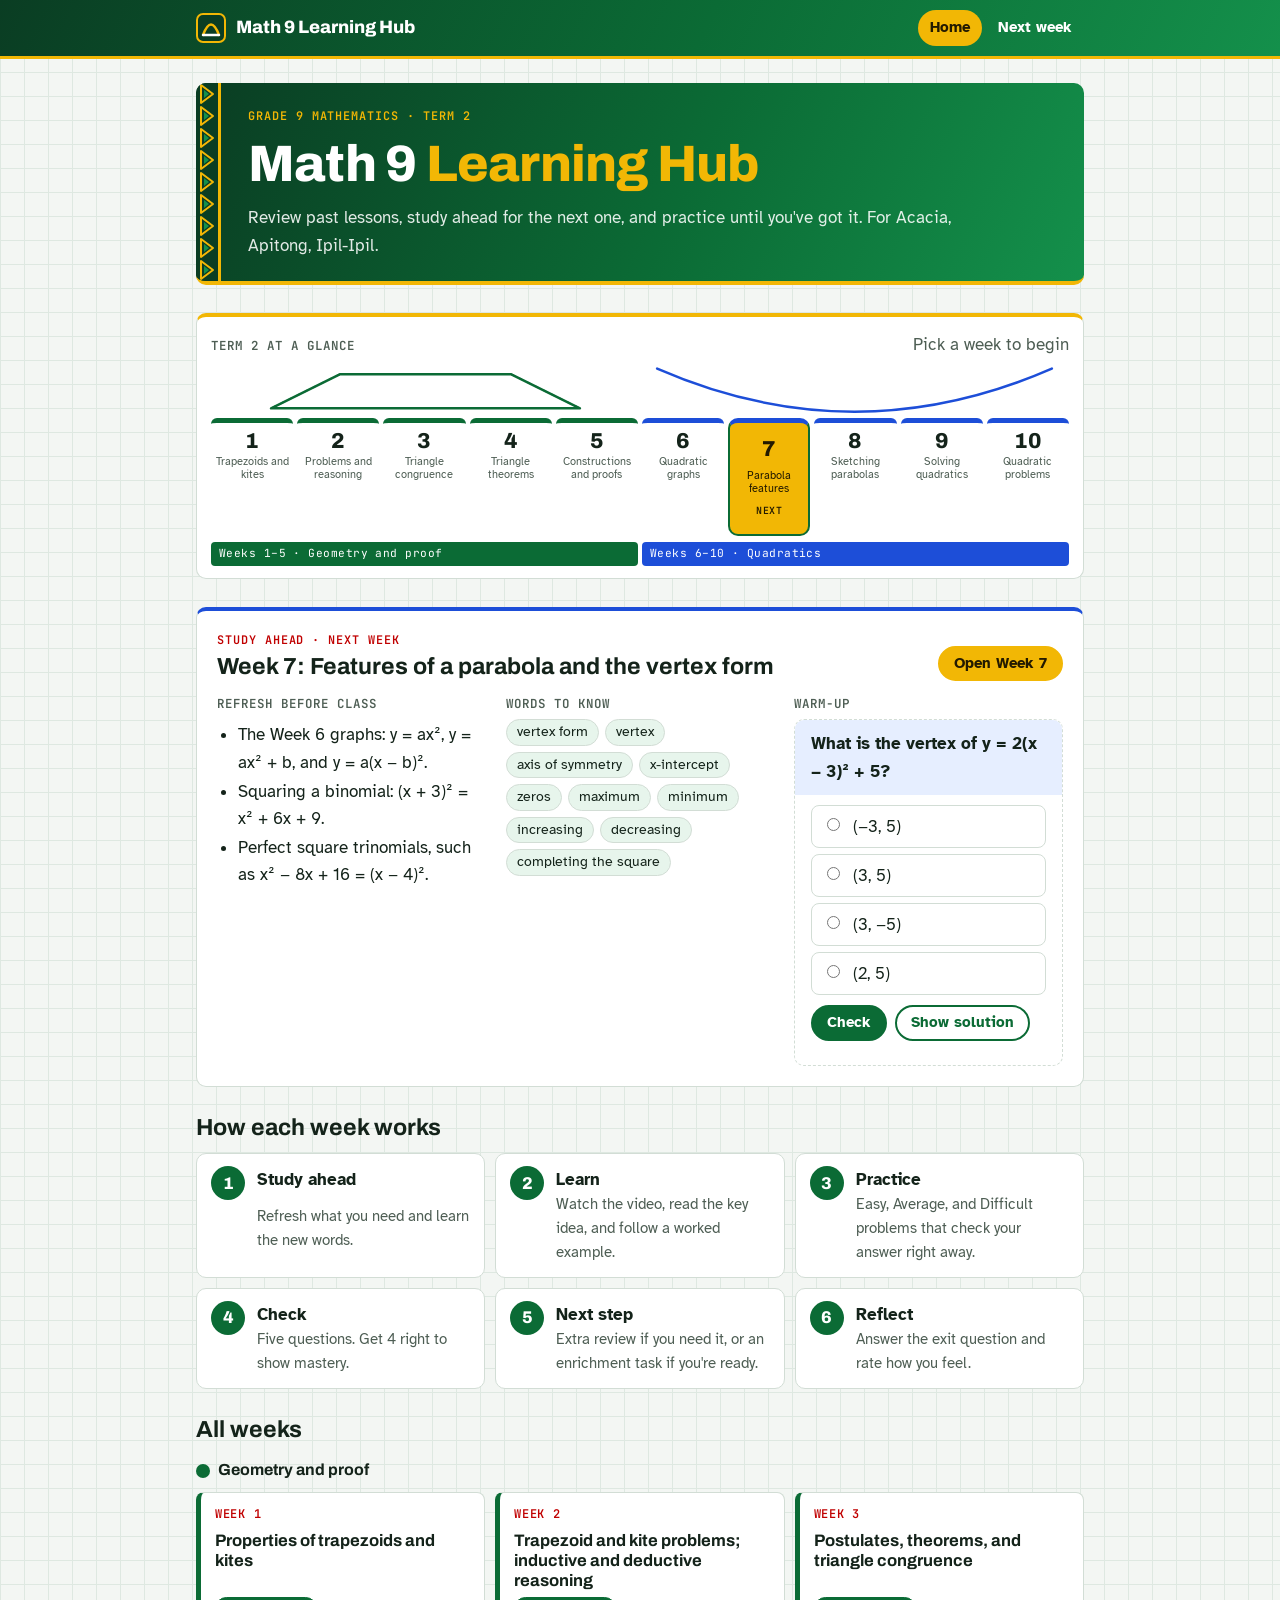
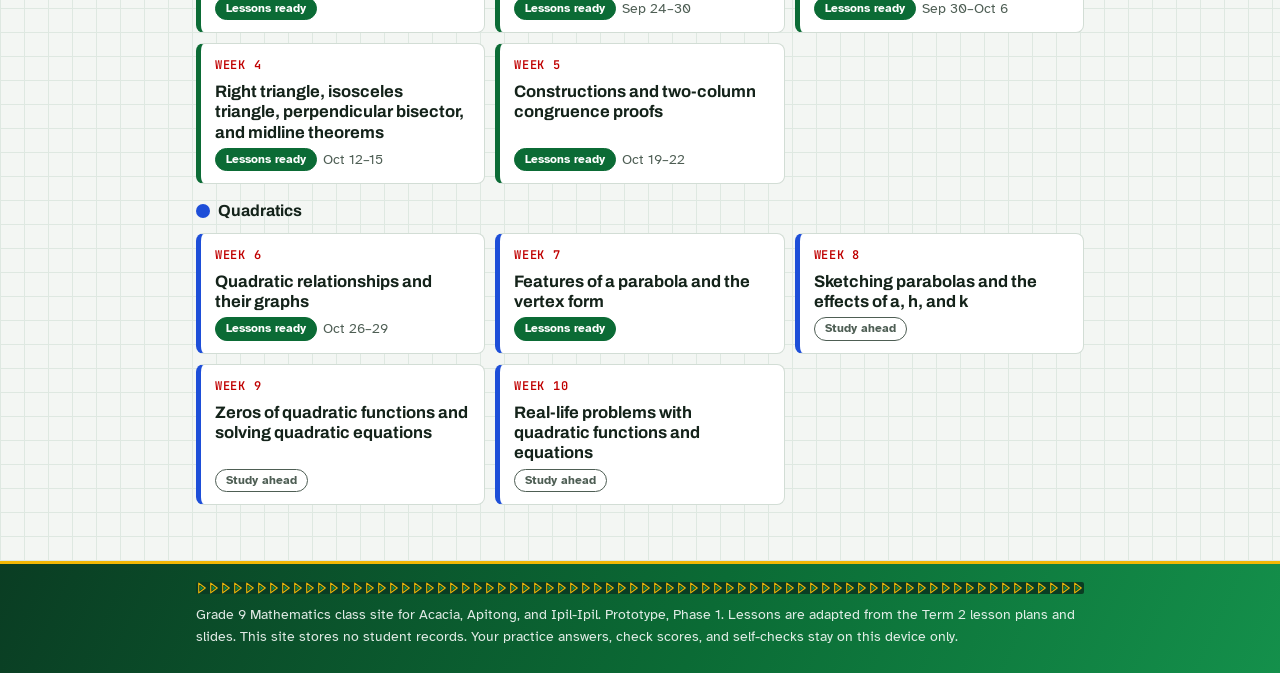
==== index.html @ 4fe16dcd "Add files via upload" ====
<!DOCTYPE html>
<html lang="en">
<head>
<meta charset="utf-8">
<meta name="viewport" content="width=device-width, initial-scale=1, viewport-fit=cover">
<title>Math 9 Learning Hub</title>
<link rel="preconnect" href="https://fonts.googleapis.com">
<link rel="stylesheet" href="https://fonts.googleapis.com/css2?family=Archivo:wght@600;700;800&family=Atkinson+Hyperlegible:ital,wght@0,400;0,700;1,400&family=JetBrains+Mono:wght@400;600&display=swap">
<style>
/* Layout: the Division slide look carried onto the web. Green gradient banners with a gold rule and a woven band, white cards on a light graph-paper ground, blue-tinted questions and green-tinted answers. Green marks geometry weeks, blue marks quadratics weeks. */
:root{
  --paper:#F3F6F3; --sheet:#FFFFFF; --grid:#DEE8E1; --ink:#14231A; --muted:#4E5E54; --line:#D2DDD5;
  --brand:#0B6B35; --brand-dk:#0A3D23; --brand-hi:#14904B; --gold:#F2B705; --gold-ink:#7A5A00; --on-brand:#FFFFFF;
  --geo:#0B6B35; --alg:#1D4ED8; --accent:var(--brand); --on-accent:#FFFFFF;
  --q-tint:#E6EEFF; --a-tint:#E7F5EC; --red:#C00000;
  --good:#15803D; --bad:#C00000; --warn:#B7791F; --hl:#F2B705; --hl-ink:#231A00;
  --f-display:"Archivo",Arial,ui-sans-serif,system-ui,sans-serif;
  --f-body:"Atkinson Hyperlegible",Arial,ui-sans-serif,system-ui,sans-serif;
  --f-mono:"JetBrains Mono",ui-monospace,Menlo,Consolas,monospace;
  --weave:url("data:image/svg+xml,%3Csvg xmlns='http://www.w3.org/2000/svg' width='22' height='22'%3E%3Crect width='22' height='22' fill='%230A3D23'/%3E%3Cpath d='M5 2 L17 11 L5 20 Z' fill='none' stroke='%23F2B705' stroke-width='2' stroke-linejoin='round'/%3E%3Cpath d='M8 7 L13 11 L8 15 Z' fill='%2314904B'/%3E%3C/svg%3E");
  color-scheme:light;
}
@media (prefers-color-scheme:dark){:root:not([data-theme="light"]){
  --paper:#0C1611; --sheet:#132219; --grid:#17291E; --ink:#E6EFE8; --muted:#9FB3A6; --line:#27392D;
  --brand:#3FBF73; --gold-ink:#F2C230; --geo:#4CC27F; --alg:#8AA9FF; --on-accent:#07120B;
  --q-tint:#17223F; --a-tint:#12301F; --red:#FF7A70;
  --good:#4CC27F; --bad:#FF7A70; --warn:#E3A84A; --hl:#D9A900; --hl-ink:#1A1400; color-scheme:dark}}
:root[data-theme="dark"]{
  --paper:#0C1611; --sheet:#132219; --grid:#17291E; --ink:#E6EFE8; --muted:#9FB3A6; --line:#27392D;
  --brand:#3FBF73; --gold-ink:#F2C230; --geo:#4CC27F; --alg:#8AA9FF; --on-accent:#07120B;
  --q-tint:#17223F; --a-tint:#12301F; --red:#FF7A70;
  --good:#4CC27F; --bad:#FF7A70; --warn:#E3A84A; --hl:#D9A900; --hl-ink:#1A1400; color-scheme:dark}

*{box-sizing:border-box}
html{padding-top:env(safe-area-inset-top,0px);padding-bottom:env(safe-area-inset-bottom,0px)}
body{margin:0;background:var(--paper);color:var(--ink);font-family:var(--f-body);font-size:17px;line-height:1.6;
  background-image:linear-gradient(var(--grid) 1px,transparent 1px),linear-gradient(90deg,var(--grid) 1px,transparent 1px);background-size:24px 24px}
body::before{content:"";position:fixed;inset:0 0 auto;height:env(safe-area-inset-top,0px);z-index:10;background:var(--brand-dk)}
img{max-width:100%}
[hidden]{display:none!important}
.wrap{max-width:920px;margin:0 auto;padding-left:max(16px,env(safe-area-inset-left,0px));padding-right:max(16px,env(safe-area-inset-right,0px))}
a{color:var(--accent)}
a:focus-visible,button:focus-visible,input:focus-visible,label.choice:focus-within{outline:3px solid var(--gold);outline-offset:2px}

/* the green gradient used on the Division slides */
.greenband{background:linear-gradient(115deg,var(--brand-dk) 0%,#0B6B35 55%,var(--brand-hi) 100%);color:var(--on-brand)}

header.bar{position:sticky;top:env(safe-area-inset-top,0px);z-index:5;border-bottom:3px solid var(--gold)}
header.bar .wrap{display:flex;flex-wrap:wrap;align-items:center;gap:8px 16px;padding-block:10px}
.brand{font-family:var(--f-display);font-weight:800;font-size:1.12rem;display:flex;align-items:center;gap:10px;color:var(--on-brand);text-decoration:none}
header.bar nav{display:flex;gap:4px;margin-left:auto}
header.bar nav a{font-weight:700;font-size:.92rem;color:var(--on-brand);text-decoration:none;padding:6px 12px;border-radius:999px}
header.bar nav a:hover{background:rgba(255,255,255,.14)}
header.bar nav a[aria-current="page"]{background:var(--gold);color:#231A00}

main{padding-block:24px 56px}
h1,h2,h3,h4{font-family:var(--f-display);line-height:1.15;text-wrap:balance;margin:0}
h1{font-size:clamp(2rem,5.6vw,3.2rem);font-weight:800;letter-spacing:-.015em}
h2{font-size:1.45rem;font-weight:700}
h3{font-size:1.18rem;font-weight:700}
h4{font-size:.78rem;font-family:var(--f-mono);font-weight:600;letter-spacing:.08em;text-transform:uppercase;color:var(--muted)}
p{margin:0;max-width:68ch}
ul,ol{margin:0;padding-left:1.25em}
li{margin-block:2px}
.eyebrow{font-family:var(--f-mono);font-size:.74rem;letter-spacing:.08em;text-transform:uppercase;color:var(--muted)}
.muted{color:var(--muted)}
.o{text-decoration:overline;text-decoration-thickness:1.5px}
.f{font-family:var(--f-mono);background:var(--a-tint);border-radius:4px;padding:1px 6px;white-space:nowrap}
.view{display:flex;flex-direction:column;gap:28px}
.row{display:flex;flex-wrap:wrap;gap:8px;align-items:center}

.btn{font:inherit;font-weight:700;font-size:.92rem;border:2px solid var(--accent);background:var(--sheet);color:var(--accent);padding:6px 14px;border-radius:999px;cursor:pointer;text-decoration:none;display:inline-flex;align-items:center;gap:6px;line-height:1.3}
.btn:hover{background:var(--a-tint)}
.btn.primary{background:var(--accent);color:var(--on-accent)}
.btn.primary:hover{filter:brightness(1.1)}
.btn.gold{background:var(--gold);border-color:var(--gold);color:#231A00}
.btn.sm{font-size:.85rem;padding:3px 12px}

/* banners: green gradient + woven band on the left + gold rule */
.banner{position:relative;border-radius:10px;overflow:hidden;padding:24px 24px 22px 52px;display:flex;flex-direction:column;gap:10px;border-bottom:4px solid var(--gold)}
.banner::before{content:"";position:absolute;inset:0 auto 0 0;width:22px;background:var(--weave);background-size:22px 22px;border-right:3px solid var(--gold)}
.banner .eyebrow{color:var(--gold);font-weight:600}
.banner p{color:rgba(255,255,255,.88)}
.banner .gold-text{color:var(--gold)}
.weave-strip{height:12px;background:var(--weave);background-size:12px 12px;border-radius:2px}

/* term map */
.map{background:var(--sheet);border:1px solid var(--line);border-top:4px solid var(--gold);border-radius:10px;padding:14px 14px 12px}
.map-head{display:flex;justify-content:space-between;align-items:baseline;gap:8px;flex-wrap:wrap;margin-bottom:4px}
.map-art{display:block;width:100%;height:52px}
.map-art *{fill:none;stroke-width:2.5;vector-effect:non-scaling-stroke}
.art-geo,.art-geo-d{stroke:var(--geo);stroke-linejoin:round}
.art-geo-d{stroke-dasharray:4 5;stroke-width:1.5}
.art-alg{stroke:var(--alg);stroke-linecap:round}
.ticks{list-style:none;padding:0;margin:4px 0 0;display:grid;grid-template-columns:repeat(10,minmax(0,1fr));gap:4px}
.ticks li{margin:0;min-width:0}
.tick{position:relative;height:100%;display:flex;flex-direction:column;align-items:stretch;text-align:center;gap:2px;text-decoration:none;color:var(--ink);padding:8px 2px 6px;border-radius:6px;border-top:5px solid var(--geo)}
.tick.alg{border-top-color:var(--alg)}
.tick:hover{background:var(--a-tint)}
.tn{font-family:var(--f-display);font-weight:800;font-size:1.35rem;line-height:1}
.ts{display:block;width:100%;font-size:.68rem;line-height:1.2;color:var(--muted);overflow-wrap:break-word;hyphens:auto}
.tick.next{background:var(--gold);color:#231A00}
.tick.next .ts{color:#231A00}
.flag{font-family:var(--f-mono);font-size:.62rem;font-weight:600;letter-spacing:.06em;text-transform:uppercase}
.bands{display:grid;grid-template-columns:1fr 1fr;gap:4px;margin-top:6px}
.band{font-family:var(--f-mono);font-size:.7rem;letter-spacing:.04em;padding:3px 8px;border-radius:4px;color:#FFFFFF}
.band.geo{background:#0B6B35} .band.alg{background:#1D4ED8}
@media (max-width:560px){.ts{display:none}.tn{font-size:1.1rem}.banner{padding-left:44px}}

/* panels */
.panel{background:var(--sheet);border:1px solid var(--line);border-radius:10px;padding:20px;display:flex;flex-direction:column;gap:16px}
.panel-head{display:flex;flex-wrap:wrap;gap:12px;justify-content:space-between;align-items:flex-end}
.panel-head>div{display:flex;flex-direction:column;gap:4px;min-width:0}
.panel-head .eyebrow{color:var(--red);font-weight:600}
.nextup{border-top:4px solid var(--alg)}
.nextup.geo{border-top-color:var(--geo)}
.study{display:grid;grid-template-columns:repeat(auto-fit,minmax(230px,1fr));gap:20px}
.study-col{display:flex;flex-direction:column;gap:8px;min-width:0}
.chips{display:flex;flex-wrap:wrap;gap:6px}
.chip{border:1px solid var(--line);background:var(--a-tint);border-radius:999px;padding:1px 10px;font-size:.88rem}

.how{display:flex;flex-direction:column;gap:12px}
.steps{list-style:none;padding:0;display:grid;grid-template-columns:repeat(auto-fit,minmax(240px,1fr));gap:10px;counter-reset:s}
.steps li{counter-increment:s;display:grid;grid-template-columns:auto 1fr;column-gap:12px;background:var(--sheet);border:1px solid var(--line);border-radius:10px;padding:12px 14px;margin:0}
.steps li::before{content:counter(s);grid-row:span 2;display:grid;place-items:center;width:34px;height:34px;border-radius:50%;background:var(--brand);color:var(--on-accent);font-family:var(--f-display);font-weight:800}
.steps li span{color:var(--muted);font-size:.93rem}

.weeks{display:flex;flex-direction:column;gap:12px}
.strand-h{font-size:1rem;display:flex;align-items:center;gap:8px;margin-top:6px}
.strand-h::before{content:"";width:14px;height:14px;border-radius:50%;background:var(--geo)}
.strand-h.alg::before{background:var(--alg)}
.wgrid{display:grid;grid-template-columns:repeat(auto-fill,minmax(250px,1fr));gap:10px}
.wcard{display:flex;flex-direction:column;gap:6px;background:var(--sheet);border:1px solid var(--line);border-left:5px solid var(--geo);border-radius:8px;padding:12px 14px;text-decoration:none;color:var(--ink);min-width:0}
.wcard.alg{border-left-color:var(--alg)}
.wcard:hover{border-color:var(--ink);border-left-color:var(--gold)}
.wnum{font-family:var(--f-mono);font-size:.75rem;letter-spacing:.06em;text-transform:uppercase;color:var(--red);font-weight:600}
.wtitle{font-family:var(--f-display);font-weight:700;font-size:1.04rem;line-height:1.22}
.wmeta{display:flex;flex-wrap:wrap;gap:6px;align-items:center;font-size:.85rem;margin-top:auto}
.pill{font-size:.75rem;font-weight:700;padding:1px 10px;border-radius:999px;border:1.5px solid currentColor}
.pill.st-ready{background:var(--brand);border-color:var(--brand);color:var(--on-accent)}
.pill.st-study{color:var(--muted)} .pill.score{color:var(--alg)}

/* week page */
.week.alg{--accent:var(--alg)}
.back{font-weight:700;text-decoration:none;align-self:flex-start}
.comp{display:flex;flex-direction:column;gap:10px;background:var(--sheet);border:1px solid var(--line);border-radius:10px;padding:16px}
.comp ol{list-style:none;padding:0;display:flex;flex-direction:column;gap:10px}
.comp li{display:grid;grid-template-columns:auto 1fr;gap:12px;align-items:start;margin:0}
.comp .cn{display:grid;place-items:center;width:32px;height:32px;border-radius:50%;background:var(--geo);color:#fff;font-family:var(--f-display);font-weight:800}
.comp li:nth-child(2) .cn{background:#1D4ED8}
.comp .cl{display:block;font-size:.8rem;font-weight:700;color:var(--red)}
.parts{display:flex;flex-wrap:wrap;gap:6px}
.part{font:inherit;font-size:.88rem;font-weight:700;display:inline-flex;gap:8px;align-items:center;background:var(--sheet);border:1.5px solid var(--line);border-radius:999px;padding:4px 12px 4px 4px;color:var(--ink);cursor:pointer}
.part span{display:grid;place-items:center;width:22px;height:22px;border-radius:50%;background:var(--accent);color:var(--on-accent);font-size:.75rem}
.part:hover{border-color:var(--accent)}
.block{display:flex;flex-direction:column;gap:16px;scroll-margin-top:84px}
.block>h2{display:flex;align-items:center;gap:10px;padding-bottom:8px;border-bottom:3px solid var(--gold)}
.sn{display:grid;place-items:center;width:36px;height:36px;border-radius:50%;background:var(--brand);color:var(--on-accent);font-size:1.05rem}
.block>.study{background:var(--sheet);border:1px solid var(--line);border-radius:10px;padding:18px}
.soon{background:var(--sheet);border:1.5px dashed var(--line);border-radius:10px;padding:18px}

.lesson{background:var(--sheet);border:1px solid var(--line);border-radius:10px;padding:20px;display:flex;flex-direction:column;gap:14px;scroll-margin-top:84px}
.lesson-head{display:flex;gap:12px;align-items:center}
.lesson-num{font-family:var(--f-mono);font-weight:600;font-size:.85rem;padding:2px 10px;border-radius:999px;background:var(--accent);color:var(--on-accent)}
.video{display:flex;gap:12px;align-items:center;padding:10px 14px;border-radius:10px;border:1.5px dashed var(--line);background:var(--paper);color:var(--ink);text-decoration:none}
.video b{display:block;font-size:.95rem}.video small{color:var(--muted);font-size:.85rem}
.video.ready{border-style:solid;border-color:var(--accent)}
.play{flex:none;width:38px;height:38px;border-radius:50%;background:var(--grid);position:relative}
.play::after{content:"";position:absolute;left:15px;top:11px;border-left:12px solid var(--muted);border-top:8px solid transparent;border-bottom:8px solid transparent}
.video.ready .play{background:var(--accent)}.video.ready .play::after{border-left-color:var(--on-accent)}
.key{background:var(--a-tint);border-left:5px solid var(--brand);border-radius:0 8px 8px 0;padding:10px 14px;font-size:1.03rem}
.key b{color:var(--red)}
.lesson-body{display:flex;flex-direction:column;gap:16px}
.points{display:flex;flex-direction:column;gap:10px}
.figwrap:empty{display:none}
.fig{display:block;width:100%;max-width:560px;height:auto;margin-inline:auto}
.fig .shape *{fill:color-mix(in srgb,var(--accent) 12%,transparent);stroke:var(--ink);stroke-width:2;stroke-linejoin:round}
.fig .diag line{stroke:var(--muted);stroke-width:1.5;stroke-dasharray:5 5}
.fig .mark path,.fig .accent path{fill:none;stroke:var(--ink);stroke-width:2;stroke-linecap:round}
.fig .accent path{stroke:var(--red);stroke-width:2.5}
.fig .right{fill:none;stroke:var(--ink);stroke-width:1.5}
.fig .mid{stroke:var(--red);stroke-width:3;stroke-dasharray:8 5}
.fig .box{fill:none;stroke:var(--muted);stroke-width:1.2;stroke-dasharray:3 4}
.fig .lbl{font-family:var(--f-display);font-weight:700;font-size:20px;fill:var(--ink)}
.fig .lbl.sm{font-size:16px}
.fig .cap{font-family:var(--f-mono);font-size:14px;fill:var(--muted)}
.fig .cap.strong{fill:var(--red);font-weight:600}
.example{border:1px solid var(--line);border-radius:10px;overflow:hidden;display:flex;flex-direction:column}
.example .eyebrow{padding:8px 16px 0;color:var(--red);font-weight:600}
.example .q{background:var(--q-tint);margin:8px 0 0;padding:10px 16px;max-width:none}
.example ol{font-family:var(--f-mono);font-size:.92rem;background:var(--a-tint);padding:10px 16px 12px 2.4em}
.q{font-weight:700}

.explore{border:2px solid var(--accent);border-radius:10px;padding:14px;display:flex;flex-direction:column;gap:12px;background:var(--sheet)}
.explore-head{display:flex;flex-direction:column;gap:2px}
.explore-head .eyebrow{color:var(--red);font-weight:600}
.explore .fig{max-width:340px}
.sliders{display:grid;grid-template-columns:1fr;gap:4px 16px}
@media (min-width:620px){.sliders{grid-template-columns:1fr 1fr;grid-auto-flow:column;grid-template-rows:auto auto}}
.sliders label{font-size:.92rem;font-weight:700}
.sliders output{font-family:var(--f-mono)}
input[type=range]{width:100%;accent-color:var(--accent)}
.result{font-family:var(--f-mono);font-size:.95rem;background:var(--a-tint);border-radius:8px;padding:8px 12px;overflow-wrap:anywhere}
.sort-item{border-top:1px solid var(--line);padding-top:10px;display:flex;flex-direction:column;gap:8px}
/* Weeks 3-7: geometry marks, coordinate planes, tiles, proofs */
.fig.wide{max-width:680px}
.explore .fig.wide{max-width:560px}
.fig .tri,.fig .plane{fill:color-mix(in srgb,var(--accent) 12%,transparent);stroke:var(--ink);stroke-width:2;stroke-linejoin:round}
.fig .ln{stroke:var(--ink);stroke-width:2;fill:none;stroke-linecap:round}
.fig .ln.dash{stroke:var(--muted);stroke-dasharray:6 5}
.fig .acc{stroke:var(--red);stroke-width:4;fill:none;stroke-linecap:round}
.fig .tk{stroke:var(--ink);stroke-width:2}
.fig .am{fill:none;stroke:var(--ink);stroke-width:1.8}
.fig .am.hot{stroke:var(--red);stroke-width:2.6}
.fig .ink,.fig .pt{fill:var(--ink)}
.fig .pt.hot{fill:var(--red)}
.fig .lbl.xs{font-size:14px}
.fig .tile{fill:color-mix(in srgb,var(--accent) 16%,transparent);stroke:var(--ink);stroke-width:2}
.fig .tile.miss{fill:color-mix(in srgb,var(--gold) 34%,transparent);stroke-dasharray:6 4}
.fig .gl{stroke:var(--grid);stroke-width:1}
.fig .ax{stroke:var(--muted);stroke-width:1.6}
.fig .num{font-family:var(--f-mono);font-size:11px;fill:var(--muted)}
.fig .curve{fill:none;stroke:var(--accent);stroke-width:3.2;stroke-linecap:round;stroke-linejoin:round}
.fig .parent{fill:none;stroke:var(--muted);stroke-width:1.6;stroke-dasharray:5 5}
.fig .axis-sym{stroke:var(--red);stroke-width:1.6;stroke-dasharray:6 5}
@media (min-width:620px){.sliders.s3{grid-template-columns:1fr 1fr 1fr}}
.proof{border-collapse:collapse;width:100%;max-width:640px;font-size:.95rem}
.proof caption{caption-side:top;text-align:left;font-weight:700;padding-bottom:6px}
.proof th{font-family:var(--f-mono);font-size:.75rem;letter-spacing:.06em;text-transform:uppercase;text-align:left;color:var(--on-accent);background:var(--accent);padding:6px 10px}
.proof td{border-bottom:1px solid var(--line);padding:6px 10px;vertical-align:top}
.proof tr:nth-child(even) td{background:var(--a-tint)}
.proof td:first-child{width:55%}
.note{background:var(--sheet);border:1.5px dashed var(--brand);border-radius:10px;padding:12px 16px;max-width:none}

.level{display:flex;flex-direction:column;gap:10px}
.lv{display:inline-block;padding:2px 12px;border-radius:999px;color:#fff;background:var(--good);letter-spacing:.06em}
.lv-average{background:#B7791F} .lv-difficult{background:#C00000}
.prob{display:flex;flex-direction:column;gap:10px;background:var(--sheet);border:1px solid var(--line);border-radius:10px;padding:0 0 14px;overflow:hidden}
.prob>*:not(.q){margin-inline:16px}
.prob>.q{background:var(--q-tint);padding:10px 16px;max-width:none}
.study .prob{border-style:dashed}
.answer-row{display:flex;align-items:center;gap:8px}
.ans{font:inherit;font-family:var(--f-mono);font-size:1rem;width:9em;max-width:100%;padding:6px 10px;border:2px solid var(--line);border-radius:8px;background:var(--sheet);color:var(--ink)}
.ans:focus{border-color:var(--accent)}
.unit{font-family:var(--f-mono);color:var(--muted)}
.fb{font-weight:700;min-height:1.2em}
.fb:empty{min-height:0}
.fb.ok{color:var(--good)} .fb.no{color:var(--bad)}
.sol{font-family:var(--f-mono);font-size:.92rem;color:var(--ink);background:var(--a-tint);border-radius:8px;padding:8px 12px;white-space:pre-wrap}

.choices{display:flex;flex-direction:column;gap:6px}
.choice{display:flex;gap:10px;align-items:flex-start;padding:7px 10px;border:1.5px solid var(--line);border-radius:8px;cursor:pointer;background:var(--sheet)}
.choice:hover{border-color:var(--accent)}
.choice input{margin-top:5px;accent-color:var(--accent)}
.check{display:flex;flex-direction:column;gap:12px}
.check-item{border:1px solid var(--line);border-radius:10px;background:var(--sheet);padding:14px 16px;margin:0;display:flex;flex-direction:column;gap:10px;min-width:0}
.check-item legend{float:left;width:100%;font-weight:700;display:flex;gap:10px;padding:0}
.check-item legend + *{clear:both}
.qn{flex:none;display:grid;place-items:center;width:26px;height:26px;border-radius:50%;background:var(--accent);color:var(--on-accent);font-family:var(--f-mono);font-size:.85rem}
.check-item.right{border-color:var(--good);box-shadow:inset 5px 0 0 var(--good)}
.check-item.wrong{border-color:var(--bad);box-shadow:inset 5px 0 0 var(--bad)}
.check-item.wrong .choice.is-answer,.check-item.right .choice.is-answer{border-color:var(--good);background:var(--a-tint)}
.next{background:var(--sheet);border:2px solid var(--brand);border-top:5px solid var(--gold);border-radius:10px;padding:16px;display:flex;flex-direction:column;gap:8px}
.next .eyebrow{color:var(--red);font-weight:600}

.lights{display:flex;flex-direction:column;gap:8px;max-width:480px}
.light{font:inherit;display:flex;gap:12px;align-items:center;text-align:left;padding:8px 12px;border:1.5px solid var(--line);border-radius:10px;background:var(--sheet);color:var(--ink);cursor:pointer}
.light:hover{border-color:var(--accent)}
.light.on{border:2px solid var(--brand);font-weight:700;background:var(--a-tint)}
.dot{flex:none;width:18px;height:18px;border-radius:50%}
.dot-green{background:#15803D} .dot-yellow{background:#F2B705} .dot-red{background:#C00000}
.pager{display:flex;justify-content:space-between;gap:8px;border-top:1px solid var(--line);padding-top:16px}
footer.site{border-top:3px solid var(--gold)}
footer.site .wrap{display:flex;flex-direction:column;gap:10px;padding-block:18px 26px;font-size:.85rem}
footer.site p{max-width:none;color:rgba(255,255,255,.88)}
@media (prefers-reduced-motion:no-preference){.view{animation:in .25s ease-out}@keyframes in{from{transform:translateY(6px)}to{transform:none}}}
</style>
</head>
<body>
<header class="bar greenband">
  <div class="wrap">
    <a class="brand" href="#home">
      <svg width="30" height="30" viewBox="0 0 30 30" aria-hidden="true"><rect x="1" y="1" width="28" height="28" rx="6" fill="#0A3D23" stroke="#F2B705" stroke-width="2"/><path d="M7 22 Q15 1 23 22" stroke="#F2B705" stroke-width="2.4" fill="none" stroke-linecap="round"/><path d="M7 22 h16" stroke="#FFFFFF" stroke-width="2.4" stroke-linecap="round"/></svg>
      Math 9 Learning Hub
    </a>
    <nav aria-label="Main">
      <a href="#home">Home</a>
      <a href="#week-7">Next week</a>
    </nav>
  </div>
</header>
<main class="wrap" id="app"></main>
<footer class="site greenband">
  <div class="wrap">
    <div class="weave-strip" aria-hidden="true"></div>
    <p>Grade 9 Mathematics class site for Acacia, Apitong, and Ipil-Ipil. Prototype, Phase 1. Lessons are adapted from the Term 2 lesson plans and slides. This site stores no student records. Your practice answers, check scores, and self-checks stay on this device only.</p>
  </div>
</footer>
<script>
// Math 9 Learning Hub content: Term 2.
// Lessons for Weeks 1 to 7 come from the Term 2 lesson plans (LPTs) and slides.
// Weeks 8 to 10 have study-ahead material until their lessons are added.
// To add a video to a lesson, put its link in that lesson's `video` field.

const o = t => `<span class="o">${t}</span>`; // segment name with a bar over it
// two-column proof table: rows are [statement, reason]
const proof = (rows, cap) => `<table class="proof">${cap ? `<caption>${cap}</caption>` : ""}<thead><tr><th scope="col">Statements</th><th scope="col">Reasons</th></tr></thead><tbody>${rows.map(([st, r], i) => `<tr><td>${i + 1}. ${st}</td><td>${r}</td></tr>`).join("")}</tbody></table>`;

window.HUB = {
  term: "Term 2",
  sections: ["Acacia", "Apitong", "Ipil-Ipil"],
  nextWeek: 7,
  weeks: [
    {
      n: 1, strand: "geo", dates: "", status: "ready",
      title: "Properties of trapezoids and kites",
      short: "Trapezoids and kites",
      competencies: [
        "Derive the properties of trapezoids and kites by exploring the relationship between their parts and secondary parts."
      ],
      study: {
        refresh: [
          "A quadrilateral is a polygon with four sides.",
          "Parallel sides never meet. Congruent sides have the same length.",
          "From Term 1: a parallelogram has two pairs of parallel sides. Rectangles, squares, and rhombuses are special parallelograms."
        ],
        words: ["trapezoid", "bases", "legs", "base angles", "isosceles trapezoid", "midsegment", "kite", "diagonal", "adjacent sides", "perpendicular", "bisect"],
        warm: { type: "mc", q: "Which shape has exactly one pair of parallel sides?", choices: ["Square", "Rectangle", "Trapezoid", "Rhombus"], ans: 2,
          sol: "A trapezoid has exactly one pair of parallel sides. The other three are parallelograms, with two pairs." }
      },
      lessons: [
        {
          id: "1.1", title: "Meet the trapezoid and the kite", video: null, figure: "trap-kite",
          key: "A trapezoid has exactly one pair of parallel sides. A kite has two pairs of adjacent congruent sides, and its opposite sides are not congruent.",
          points: [
            `<b>Parts of a trapezoid.</b> The parallel sides are the <b>bases</b>. The other two sides are the <b>legs</b>. The two angles that share a base are a pair of <b>base angles</b>.`,
            `In trapezoid PALM, ${o("PA")} ∥ ${o("ML")}. The bases are ${o("PA")} and ${o("ML")}, and the legs are ${o("PM")} and ${o("AL")}. The base angles are ∠P and ∠A, and ∠M and ∠L.`,
            `In kite KITE, ${o("KE")} ≅ ${o("KI")} and ${o("TE")} ≅ ${o("TI")}. Each pair of equal sides meets at a vertex, so the equal sides are next to each other.`,
            `<b>Tip:</b> check the sides first. Parallel sides point to a trapezoid. Equal sides next to each other point to a kite.`
          ],
          example: {
            q: "A quadrilateral has sides of 8 cm, 8 cm, 5 cm, and 5 cm, with the equal sides next to each other. What is it?",
            steps: ["It has two pairs of equal sides.", "Each pair is adjacent, and opposite sides are not equal.", "So it is a kite."]
          }
        },
        {
          id: "1.2", title: "Properties of trapezoids", video: null, figure: "midsegment-explorer",
          key: "In any trapezoid, the two angles along the same leg add up to 180°. An isosceles trapezoid also has congruent legs, congruent base angles, and congruent diagonals.",
          points: [
            `<b>Angles along a leg.</b> In trapezoid ABCD with bases ${o("AB")} and ${o("DC")}, m∠A + m∠D = 180° and m∠B + m∠C = 180°.`,
            `<b>Isosceles trapezoid.</b> If the legs are congruent, then the base angles are congruent (∠A ≅ ∠B and ∠D ≅ ∠C) and the diagonals are congruent (${o("AC")} ≅ ${o("BD")}).`,
            `<b>Midsegment theorem.</b> The midsegment joins the midpoints of the legs. It is parallel to the bases, and its length is half their sum: <span class="f">M = (b<sub>1</sub> + b<sub>2</sub>) ÷ 2</span>.`
          ],
          example: {
            q: "The diagonals of an isosceles trapezoid are AC = (7x − 9) cm and BD = (5x + 7) cm. How long is each diagonal?",
            steps: ["The diagonals are congruent, so 7x − 9 = 5x + 7.", "2x = 16, so x = 8.", "AC = 7(8) − 9 = 47 cm. Check: BD = 5(8) + 7 = 47 cm."]
          }
        },
        {
          id: "1.3", title: "Properties of kites", video: null, figure: "kite-abcd",
          key: "In kite ABCD with AB = AD and BC = CD, the diagonals are perpendicular, diagonal AC bisects diagonal BD, and ∠B ≅ ∠D.",
          points: [
            `<b>Diagonals.</b> The diagonals meet at a right angle. The diagonal joining the vertices where the equal sides meet (${o("AC")}) cuts the other diagonal (${o("BD")}) into two equal parts, so BE = ED.`,
            `<b>Angles.</b> One pair of opposite angles is congruent: the angles where the unequal sides meet, ∠B and ∠D.`,
            `<b>Folding test.</b> Fold a paper kite along ${o("AC")} and the two halves match exactly.`
          ],
          example: {
            q: "In kite ABCD, m∠B = (4x + 10)° and m∠D = (6x − 30)°. Find m∠B.",
            steps: ["∠B ≅ ∠D, so 4x + 10 = 6x − 30.", "40 = 2x, so x = 20.", "m∠B = 4(20) + 10 = 90°."]
          }
        }
      ],
      practice: [
        { level: "Easy", lesson: "1.2", q: "The bases of a trapezoid are 12 cm and 20 cm. How long is its midsegment?", ans: 16, unit: "cm", sol: "M = (12 + 20) ÷ 2 = 32 ÷ 2 = 16 cm" },
        { level: "Easy", lesson: "1.2", q: "One base angle of an isosceles trapezoid measures 68°. What is the other angle on the same base?", ans: 68, unit: "°", sol: "Base angles of an isosceles trapezoid are congruent, so the answer is 68°." },
        { level: "Easy", lesson: "1.3", q: "In kite ABCD, AB = AD = 9 cm and BC = CD = 14 cm. What is its perimeter?", ans: 46, unit: "cm", sol: "9 + 9 + 14 + 14 = 46 cm" },
        { level: "Average", lesson: "1.2", q: "One angle of a trapezoid measures 115°. What is the angle next to it along the same leg?", ans: 65, unit: "°", sol: "Angles along the same leg add up to 180°: 180° − 115° = 65°." },
        { level: "Average", lesson: "1.2", q: "The midsegment of a trapezoid is 15 cm and one base is 10 cm. How long is the other base?", ans: 20, unit: "cm", sol: "15 = (10 + b) ÷ 2, so 30 = 10 + b and b = 20 cm." },
        { level: "Average", lesson: "1.3", q: "In kite ABCD, diagonal AC bisects diagonal BD at E. If BE = 6 cm, how long is BD?", ans: 12, unit: "cm", sol: "AC bisects BD, so ED = BE = 6 cm and BD = 6 + 6 = 12 cm." },
        { level: "Difficult", lesson: "1.2", q: "The diagonals of an isosceles trapezoid are AC = (7x − 9) cm and BD = (5x + 7) cm. How long is each diagonal?", ans: 47, unit: "cm", sol: "7x − 9 = 5x + 7, so x = 8. AC = 7(8) − 9 = 47 cm." },
        { level: "Difficult", lesson: "1.3", q: "In kite ABCD with AB = AD and BC = CD, m∠B = (4x + 10)° and m∠D = (6x − 30)°. Find m∠B.", ans: 90, unit: "°", sol: "∠B ≅ ∠D, so 4x + 10 = 6x − 30 and x = 20. m∠B = 4(20) + 10 = 90°." },
        { level: "Difficult", lesson: "1.2", q: "In isosceles trapezoid ABCD with bases AB and DC, m∠A = (3x + 10)° and m∠B = (5x − 20)°. Find m∠D.", ans: 125, unit: "°", sol: "∠A ≅ ∠B, so 3x + 10 = 5x − 20 and x = 15. m∠A = 55°. ∠A and ∠D are along the same leg, so m∠D = 180° − 55° = 125°." }
      ],
      check: [
        { lesson: "1.1", q: "A quadrilateral has exactly one pair of opposite sides that are parallel. What type of quadrilateral is it?", choices: ["Kite", "Trapezoid", "Rectangle", "Square"], ans: 1 },
        { lesson: "1.1", q: "A quadrilateral has sides of 8 cm, 8 cm, 5 cm, and 5 cm, with the equal sides next to each other. Which name fits best?", choices: ["Kite", "Rectangle", "Square", "Trapezoid"], ans: 0 },
        { lesson: "1.2", q: "One base angle of an isosceles trapezoid measures 72°. What is the angle next to it along the same leg?", choices: ["72°", "90°", "108°", "118°"], ans: 2 },
        { lesson: "1.2", q: "Both diagonals of an isosceles trapezoid measure 15 cm. Which property does this show?", choices: ["The diagonals are congruent.", "The diagonals are perpendicular.", "The bases are congruent.", "The legs are parallel."], ans: 0 },
        { lesson: "1.3", q: "In a kite, the two opposite angles where the unequal sides meet are congruent. If one measures 75°, what is the other?", choices: ["15°", "75°", "105°", "150°"], ans: 1 }
      ],
      enrich: "Find two objects shaped like trapezoids and one shaped like a kite at home or around Siay. Sketch each one, mark the parallel or equal sides, and measure them if you can. Then think about this: can a kite also be a trapezoid? Explain why or why not.",
      exitQ: "What property would you look for first to identify a trapezoid? How about a kite?"
    },
    {
      n: 2, strand: "geo", dates: "Sep 24–30", status: "ready",
      title: "Trapezoid and kite problems; inductive and deductive reasoning",
      short: "Problems and reasoning",
      competencies: [
        "Solve problems on trapezoids and kites by applying their properties.",
        "Distinguish inductive and deductive reasoning for establishing proofs."
      ],
      study: {
        refresh: [
          "Midsegment of a trapezoid: M = (b₁ + b₂) ÷ 2.",
          "Angles along the same leg of a trapezoid add up to 180°.",
          "Kite diagonals are perpendicular, and one bisects the other.",
          "Solving equations such as 360 = ½ × 18 × d."
        ],
        words: ["area", "perimeter", "conjecture", "counterexample", "premise", "inductive reasoning", "deductive reasoning"],
        warm: { type: "num", q: "A trapezoid has bases of 18 m and 30 m. How long is its midsegment?", ans: 24, unit: "m", sol: "(18 + 30) ÷ 2 = 24 m" }
      },
      lessons: [
        {
          id: "2.1", title: "Solving trapezoid problems", video: null, figure: "bridge",
          key: "Read the situation, name the figure, list what is given, choose the property that connects them, then solve and check the units.",
          points: [
            `A pedestrian bridge has a support shaped like an isosceles trapezoid. Its bases are 16 m and 28 m, and its legs are congruent.`,
            `<b>Angles.</b> If each base angle on the longer base is 70°, the angle next to it along the leg is 180° − 70° = 110°.`,
            `<b>Horizontal support.</b> A support joining the midpoints of the legs is the midsegment: (16 + 28) ÷ 2 = 22 m.`
          ],
          example: {
            q: "A trapezoidal roof frame has bases of 12 m and 26 m. Each base angle along the longer base is 65°. Find the midsegment and the angle next to each 65° angle.",
            steps: ["Midsegment: (12 + 26) ÷ 2 = 19 m.", "Angles along the same leg are supplementary: 180° − 65° = 115°."]
          }
        },
        {
          id: "2.2", title: "Area and perimeter of kites", video: null, figure: "kite-explorer",
          key: "Area of a kite = ½ × d₁ × d₂, where d₁ and d₂ are its diagonals. Perimeter = 2a + 2b, where a and b are its two different side lengths.",
          points: [
            `<b>Why half?</b> Draw a rectangle around the kite with sides d₁ and d₂. Because the diagonals are perpendicular, the kite fills exactly half of that rectangle.`,
            `<b>Example.</b> A kite-shaped festival banner has diagonals of 18 cm and 30 cm. Its area is ½ × 18 × 30 = 270 cm².`,
            `<b>Perimeter.</b> A kite with sides of 12 cm and 18 cm has a perimeter of 2(12) + 2(18) = 60 cm.`
          ],
          example: {
            q: "A school banner is shaped like a kite. Its area is 360 cm², and one diagonal is 18 cm. How long is the other diagonal?",
            steps: ["360 = ½ × 18 × d", "360 = 9d", "d = 40 cm"]
          }
        },
        {
          id: "2.3", title: "Inductive and deductive reasoning", video: null, figure: "sorter",
          key: "Inductive reasoning goes from examples to a general conclusion, called a conjecture. Deductive reasoning goes from a known rule to a specific case, and its conclusion is guaranteed when the rule is true.",
          points: [
            `<b>Inductive:</b> \"I measured several isosceles trapezoids, and their diagonals were always equal, so the diagonals of an isosceles trapezoid are congruent.\" This is a conjecture. One counterexample would disprove it.`,
            `<b>Deductive:</b> \"ABCD is an isosceles trapezoid. The diagonals of an isosceles trapezoid are congruent. Therefore ${o("AC")} ≅ ${o("BD")}.\"`,
            `Seeing a pattern many times does not prove it is always true. Proofs in geometry use deductive reasoning.`
          ],
          example: {
            q: "A learner says, \"The diagonals of every kite are equal, because the kites I measured had equal diagonals.\" How do you test this?",
            steps: ["This is inductive reasoning, so it may be wrong.", "Look for a counterexample: a kite with diagonals of 16 cm and 21 cm.", "One counterexample is enough to show the conjecture is false."]
          }
        }
      ],
      sorter: [
        { s: "A learner measures the angles of several trapezoids and notices that the angles along each leg add up to 180°. She concludes this is true for all trapezoids.", a: "Inductive" },
        { s: "ABCD is an isosceles trapezoid. The diagonals of an isosceles trapezoid are congruent. So AC = BD.", a: "Deductive" },
        { s: "The first four results of a pattern are even numbers, so a learner says every result will be even.", a: "Inductive" },
        { s: "A learner measures the diagonals of several kites and notices that one always bisects the other. He concludes this is a property of kites.", a: "Inductive" },
        { s: "ABCD is a kite, and one pair of its opposite angles is congruent. Since m∠B = 75°, the learner concludes m∠D = 75°.", a: "Deductive" }
      ],
      practice: [
        { level: "Easy", lesson: "2.1", q: "A pedestrian ramp has a trapezoidal side frame with bases of 18 m and 30 m. How long is the support joining the midpoints of the legs?", ans: 24, unit: "m", sol: "(18 + 30) ÷ 2 = 24 m" },
        { level: "Easy", lesson: "2.2", q: "A kite-shaped banner has diagonals of 20 cm and 36 cm. What is its area?", ans: 360, unit: "cm²", sol: "½ × 20 × 36 = 360 cm²" },
        { level: "Easy", lesson: "2.2", q: "A kite has two sides of 12 cm and two sides of 18 cm. What is its perimeter?", ans: 60, unit: "cm", sol: "2(12) + 2(18) = 24 + 36 = 60 cm" },
        { level: "Average", lesson: "2.1", q: "A trapezoidal garden beside a school walkway has one angle of 72°. What is the angle next to it along the same leg?", ans: 108, unit: "°", sol: "180° − 72° = 108°" },
        { level: "Average", lesson: "2.2", q: "A kite-shaped banner has an area of 360 cm², and one diagonal is 18 cm. How long is the other diagonal?", ans: 40, unit: "cm", sol: "360 = ½ × 18 × d = 9d, so d = 40 cm." },
        { level: "Average", lesson: "2.2", q: "Printing costs ₱2 per cm². How much does it cost to print a kite banner with diagonals of 20 cm and 36 cm?", ans: 720, unit: "pesos", sol: "Area = ½ × 20 × 36 = 360 cm². Cost = 360 × ₱2 = ₱720." },
        { level: "Difficult", lesson: "2.1", q: "A roof frame has bases of 14 m and 34 m. If the longer base is increased to 40 m, how long is the new horizontal support joining the midpoints of the legs?", ans: 27, unit: "m", sol: "(14 + 40) ÷ 2 = 27 m" },
        { level: "Difficult", lesson: "2.2", q: "A kite-shaped flower garden has two sides of 8 m and two sides of 13 m. How many meters of border go around it?", ans: 42, unit: "m", sol: "2(8) + 2(13) = 16 + 26 = 42 m" },
        { level: "Difficult", lesson: "2.1", q: "The midsegment of a trapezoid is 24 m, and the longer base is twice the shorter base. How long is the shorter base?", ans: 16, unit: "m", sol: "(b + 2b) ÷ 2 = 24, so 3b = 48 and b = 16 m." }
      ],
      check: [
        { lesson: "2.1", q: "A covered walkway frame is a trapezoid with bases of 18 m and 30 m. How long is the support joining the midpoints of its legs?", choices: ["20 m", "22 m", "24 m", "26 m"], ans: 2 },
        { lesson: "2.1", q: "One base angle of the walkway frame, an isosceles trapezoid, measures 70°. What is the angle next to it along the same leg?", choices: ["70°", "90°", "100°", "110°"], ans: 3 },
        { lesson: "2.2", q: "A kite-shaped display has diagonals of 24 cm and 18 cm. What is its area?", choices: ["108 cm²", "180 cm²", "216 cm²", "432 cm²"], ans: 2 },
        { lesson: "2.3", q: "A learner measures five isosceles trapezoids, finds congruent base angles every time, and concludes this is always true. What reasoning is this?", choices: ["Deductive reasoning", "Inductive reasoning", "Measurement reasoning", "Spatial reasoning"], ans: 1 },
        { lesson: "2.3", q: "Using the rule that angles along the same leg are supplementary, a learner finds that the angle next to 72° is 108°. What reasoning is this?", choices: ["Inductive reasoning", "Deductive reasoning", "Estimation", "Pattern recognition"], ans: 1 }
      ],
      enrich: "Write your own real-life trapezoid problem, for example about a covered walkway or a waiting shed in Siay, and swap it with a classmate. Or make a small kite from recycled materials, measure its diagonals, and work out its area.",
      exitQ: "Give one example of inductive reasoning and one of deductive reasoning from this week."
    },
    {
      n: 3, strand: "geo", dates: "Sep 30–Oct 6", status: "ready",
      title: "Postulates, theorems, and triangle congruence",
      short: "Triangle congruence",
      competencies: [
        "State postulates and theorems about defined and undefined terms in geometry, and formulate proofs involving them.",
        "Use the triangle congruence postulates and theorems to illustrate congruence of triangles, including CPCTC."
      ],
      note: "Performance task: School Bulletin Board Frame Verification. You will decide whether two triangles are congruent, name the postulate, complete a two-column proof, use CPCTC, and write 3 to 5 sentences on how congruent triangles help builders make safe structures.",
      study: {
        refresh: ["The undefined terms: point, line, and plane.", "How to name a triangle by its vertices, such as △ABC.", "Corresponding parts: matching sides and angles in the same order."],
        words: ["postulate", "theorem", "included angle", "included side", "SSS", "SAS", "ASA", "AAS", "CPCTC", "two-column proof"],
        warm: { type: "mc", q: "△ABC ≅ △DEF. Which side corresponds to side BC?", choices: ["DE", "EF", "DF", "FE"], ans: 1, sol: "Match the letters in order: B goes with E and C goes with F, so BC corresponds to EF." }
      },
      lessons: [
        {
          id: "3.1", title: "Undefined terms, defined terms, and postulates", video: null, figure: "terms",
          key: "Point, line, and plane are undefined terms: we describe them but do not define them. Segments, rays, and angles are defined terms built from them. A postulate is a statement we accept as true without proof.",
          points: [
            `<b>Undefined terms.</b> A <b>point</b> marks a location and has no size, like the tip of a pencil. A <b>line</b> is straight and goes on without end in both directions. A <b>plane</b> is a flat surface that goes on without end, like a whiteboard that never stops.`,
            `<b>Defined terms.</b> A <b>segment</b> such as ${o("DE")} has two endpoints, like the edge of a ruler. A <b>ray</b> has one endpoint and goes on in one direction. An <b>angle</b> is two rays with the same endpoint, like the corner of a book.`,
            `<b>Basic postulates.</b> Through any two points, there is exactly one line. If two lines intersect, they meet at exactly one point. Through any three noncollinear points, there is exactly one plane. If two points lie in a plane, the line through them lies in that plane.`
          ],
          example: {
            q: "The edge of a ruler has two endpoints. A flashlight beam starts at the bulb and goes on in one direction. Which figure does each one model?",
            steps: ["The ruler's edge has two endpoints, so it models a segment.", "The beam has one endpoint and goes on in one direction, so it models a ray.", "Both are defined terms, built from points and lines."]
          }
        },
        {
          id: "3.2", title: "Postulates, theorems, and vertical angles", video: null, figure: ["vertical", "sorter"],
          key: "A postulate is accepted as true without proof. A theorem is proven using definitions, postulates, and theorems already proven. Vertical Angles Theorem: vertical angles are congruent.",
          points: [
            `<b>Postulate:</b> "Through any two distinct points, there is exactly one line." We accept it without proof.`,
            `<b>Theorem:</b> "Vertical angles are congruent." It can be proven from postulates and definitions.`,
            `<b>Two postulates used in proofs.</b> Segment Addition: if B is between A and C, then AB + BC = AC. Angle Addition: if ray BD is inside ∠ABC, then m∠ABD + m∠DBC = m∠ABC.`,
            `<b>Vertical angles</b> are the opposite angles formed by two intersecting lines. If m∠1 = 65°, the angle opposite it, ∠2, also measures 65°.`
          ],
          example: {
            q: "Two lines intersect, forming vertical angles ∠1 and ∠2. If m∠1 = (3x + 10)° and m∠2 = (5x − 14)°, find x and m∠1.",
            steps: ["Vertical angles are congruent, so 3x + 10 = 5x − 14.", "24 = 2x, so x = 12.", "m∠1 = 3(12) + 10 = 46°. Check: m∠2 = 5(12) − 14 = 46°."]
          }
        },
        {
          id: "3.3", title: "Triangle congruence: SSS, SAS, ASA, and AAS", video: null, figure: "congruence",
          key: "Two triangles are congruent when all their corresponding sides and angles are congruent. You only need three matching parts in the right pattern: SSS, SAS, ASA, or AAS.",
          points: [
            `<b>SSS:</b> three sides of one triangle are congruent to three sides of the other.`,
            `<b>SAS:</b> two sides and the <b>included angle</b>, the angle between those two sides.`,
            `<b>ASA:</b> two angles and the <b>included side</b>, the side between those two angles.`,
            `<b>AAS:</b> two angles and a <b>non-included side</b>. AAS is a theorem; it can be proven from ASA.`,
            `<b>Order matters.</b> In △ABC ≅ △DEF, A matches D, B matches E, and C matches F. So ${o("AB")} matches ${o("DE")}, and ∠C matches ∠F.`,
            `<b>Watch out.</b> SSA (two sides and an angle that is not between them) does not prove congruence. Neither does AAA: the triangles have the same shape but may have different sizes.`
          ],
          example: {
            q: "In △ABC and △DEF, AB = DE, ∠A = ∠D, and AC = DF. Which postulate proves the triangles congruent?",
            steps: ["The given parts are two sides, AB and AC, and one angle, ∠A.", "∠A is between AB and AC, so it is the included angle.", "Two sides and the included angle: △ABC ≅ △DEF by SAS."]
          }
        },
        {
          id: "3.4", title: "CPCTC and two-column proofs", video: null, figure: "cpctc",
          key: "CPCTC means Corresponding Parts of Congruent Triangles are Congruent. Once two triangles are proven congruent, every pair of matching sides and angles is congruent.",
          points: [
            `If △ABC ≅ △DEF, then ${o("AB")} ≅ ${o("DE")}, ${o("BC")} ≅ ${o("EF")}, ${o("AC")} ≅ ${o("DF")}, ∠A ≅ ∠D, ∠B ≅ ∠E, and ∠C ≅ ∠F.`,
            `<b>Finding measures.</b> If △ABC ≅ △DEF and AB = 8 cm, then DE = 8 cm. If m∠C = 50°, then m∠F = 50°.`,
            `<b>Two-column proof.</b> Write what is Given and what to Prove. List the statements on the left and a reason for each on the right: given, a definition, a postulate, or a theorem.`,
            proof([[`B is the midpoint of ${o("AC")}`, "Given"], [`${o("AB")} ≅ ${o("BC")}`, "Definition of midpoint"], ["AB = BC", "Definition of congruent segments"]], `Given: B is the midpoint of ${o("AC")}. Prove: AB = BC.`)
          ],
          example: {
            q: "△ABC ≅ △DEF. If AB = (5x − 7) cm and DE = (3x + 21) cm, find x and AB.",
            steps: ["AB and DE are corresponding sides, so by CPCTC, 5x − 7 = 3x + 21.", "2x = 28, so x = 14.", "AB = 5(14) − 7 = 63 cm. Check: DE = 3(14) + 21 = 63 cm."]
          }
        }
      ],
      sorterCfg: { title: "Postulate or theorem?", labels: ["Postulate", "Theorem"], hint: "Not quite. Ask yourself: is it accepted without proof, or has it been proven?" },
      sorter: [
        { s: "Through any two points, there is exactly one line.", a: "Postulate", why: "It is accepted as true without proof." },
        { s: "Vertical angles are congruent.", a: "Theorem", why: "It is proven from postulates and definitions: the Vertical Angles Theorem." },
        { s: "Through any three noncollinear points, there is exactly one plane.", a: "Postulate", why: "It is one of the basic postulates about points and planes." },
        { s: "If B is between A and C, then AB + BC = AC.", a: "Postulate", why: "This is the Segment Addition Postulate." },
        { s: "The base angles of an isosceles triangle are congruent.", a: "Theorem", why: "It is the Isosceles Triangle Theorem, which you will prove using congruent triangles." }
      ],
      practice: [
        { level: "Easy", lesson: "3.2", q: "Two lines intersect at point O. If m∠1 = 70°, what is the measure of its vertical angle, ∠2?", ans: 70, unit: "°", sol: "Vertical angles are congruent, so m∠2 = 70°." },
        { level: "Easy", lesson: "3.4", q: "△ABC ≅ △DEF. If BC = 12 cm, how long is EF?", ans: 12, unit: "cm", sol: "BC and EF are corresponding sides. By CPCTC, EF = 12 cm." },
        { level: "Easy", lesson: "3.3", q: "AB = DE, BC = EF, and AC = DF. Which postulate proves △ABC ≅ △DEF?", choices: ["SSS", "SAS", "ASA", "AAS"], ans: 0, sol: "All three pairs of corresponding sides are congruent, so the triangles are congruent by SSS." },
        { level: "Average", lesson: "3.2", q: "B is between A and C. If AB = 9 cm and BC = 14 cm, how long is AC?", ans: 23, unit: "cm", sol: "Segment Addition Postulate: AC = AB + BC = 9 + 14 = 23 cm." },
        { level: "Average", lesson: "3.3", q: "∠A ≅ ∠D, AB ≅ DE, and ∠B ≅ ∠E. Which postulate proves △ABC ≅ △DEF?", choices: ["SSS", "SAS", "ASA", "AAS"], ans: 2, sol: "AB is the side between ∠A and ∠B, so it is the included side. Two angles and the included side: ASA." },
        { level: "Average", lesson: "3.4", q: "△ABC ≅ △DEF, m∠A = 55°, and m∠B = 65°. What is m∠F?", ans: 60, unit: "°", sol: "m∠C = 180° − 55° − 65° = 60°. ∠C corresponds to ∠F, so by CPCTC, m∠F = 60°." },
        { level: "Difficult", lesson: "3.2", q: "Two vertical angles measure (4x − 6)° and (2x + 30)°. What is the measure of each angle?", ans: 66, unit: "°", sol: "Vertical angles are congruent: 4x − 6 = 2x + 30, so 2x = 36 and x = 18. Each angle is 4(18) − 6 = 66°." },
        { level: "Difficult", lesson: "3.4", q: "△ABC ≅ △DEF. AB = (2x + 2) cm and DE = (x + 8) cm. How long is AB?", ans: 14, unit: "cm", sol: "By CPCTC, 2x + 2 = x + 8, so x = 6. AB = 2(6) + 2 = 14 cm." },
        { level: "Difficult", lesson: "3.3", q: "∠A ≅ ∠D, ∠B ≅ ∠E, and BC ≅ EF. Which proves △ABC ≅ △DEF?", choices: ["SSS", "SAS", "ASA", "AAS"], ans: 3, sol: "BC is not between ∠A and ∠B, so it is a non-included side. Two angles and a non-included side: AAS." }
      ],
      check: [
        { lesson: "3.1", q: "Which of these is an undefined term in geometry?", choices: ["Angle", "Segment", "Ray", "Point"], ans: 3 },
        { lesson: "3.2", q: "\"Vertical angles are congruent\" is an example of a:", choices: ["Postulate", "Definition", "Theorem", "Undefined term"], ans: 2 },
        { lesson: "3.3", q: "Two triangular supports of a footbridge have two pairs of congruent sides, and the angles between those sides are congruent. Which postulate proves the supports congruent?", choices: ["SSS", "SAS", "ASA", "AAS"], ans: 1 },
        { lesson: "3.3", q: "Which set of corresponding parts does NOT prove two triangles congruent?", choices: ["Three pairs of sides", "Two sides and the included angle", "Two sides and an angle that is not between them", "Two angles and the included side"], ans: 2 },
        { lesson: "3.4", q: "△ABC ≅ △DEF and m∠C = 50°. What is m∠F?", choices: ["40°", "45°", "50°", "130°"], ans: 2 }
      ],
      enrich: "Look at roof trusses, window grills, gates, or bulletin board frames at school. Find a pair of triangles that look congruent, sketch them, mark the parts you think are congruent, and name the postulate (SSS, SAS, ASA, or AAS) that would prove it. Then write 3 to 5 sentences on how congruent triangles help builders make safe structures.",
      exitQ: "What is the difference between a postulate and a theorem? Which congruence postulate is easiest for you to spot, and why?"
    },
    {
      n: 4, strand: "geo", dates: "Oct 12–15", status: "ready",
      title: "Right triangle, isosceles triangle, perpendicular bisector, and midline theorems",
      short: "Triangle theorems",
      competencies: ["Solve problems involving right triangle congruence theorems, the isosceles triangle theorem, the perpendicular bisector theorem, and the midline theorem."],
      note: "Written test on the HL, Isosceles Triangle, Perpendicular Bisector, and Midline Theorems. Use the Check below to review.",
      study: {
        refresh: ["SSS, SAS, ASA, and AAS from Week 3.", "The parts of a right triangle: the hypotenuse and two legs.", "A midpoint cuts a segment into two equal parts."],
        words: ["hypotenuse", "HL theorem", "isosceles triangle", "base angles", "perpendicular bisector", "equidistant", "midline"],
        warm: { type: "num", q: "In an isosceles triangle, each base angle measures 50°. What is the vertex angle?", ans: 80, unit: "°", sol: "180° − 50° − 50° = 80°" }
      },
      lessons: [
        {
          id: "4.1", title: "The HL (Hypotenuse-Leg) Theorem", video: null, figure: "hl",
          key: "HL Theorem: if the hypotenuse and a leg of one right triangle are congruent to the hypotenuse and a leg of another right triangle, then the two right triangles are congruent.",
          points: [
            `<b>Three conditions.</b> Both triangles are right triangles. Their hypotenuses are congruent. One pair of corresponding legs is congruent.`,
            `The <b>hypotenuse</b> is the side opposite the right angle. It is always the longest side. The other two sides are the <b>legs</b>.`,
            `<b>HL, then CPCTC.</b> Right triangles PQR and XYZ have right angles at Q and Y, PR = XZ = 13 cm, and PQ = XY = 5 cm. They are congruent by HL. So if QR = 12 cm, then YZ = 12 cm.`,
            `HL works only for right triangles. For other triangles, use SSS, SAS, ASA, or AAS.`
          ],
          example: {
            q: "Two ladders lean on a straight wall. Each is 6.5 m long, and the foot of each is 2.5 m from the wall. Are the right triangles they form congruent? How high does each ladder reach?",
            steps: ["The wall meets the ground at a right angle, so both are right triangles.", "The ladders are the hypotenuses: 6.5 m = 6.5 m.", "The distances from the wall are corresponding legs: 2.5 m = 2.5 m.", "So the triangles are congruent by HL.", "Height: √(6.5² − 2.5²) = √(42.25 − 6.25) = √36 = 6 m for both ladders."]
          }
        },
        {
          id: "4.2", title: "The Isosceles Triangle Theorem", video: null, figure: "iso-explorer",
          key: "If two sides of a triangle are congruent, then the angles opposite those sides are congruent. So the base angles of an isosceles triangle are congruent.",
          points: [
            `<b>Parts.</b> The two congruent sides are the <b>legs</b>. The third side is the <b>base</b>. The angles opposite the legs are the <b>base angles</b>. The angle between the legs is the <b>vertex angle</b>.`,
            `In △ABC, if ${o("AB")} ≅ ${o("AC")}, then ∠B ≅ ∠C.`,
            `<b>The converse is also true.</b> If two angles of a triangle are congruent, the sides opposite them are congruent. In △STU with ∠T ≅ ∠U and SU = 14 cm, ST = 14 cm.`,
            `<b>Finding the vertex angle.</b> The angles add up to 180°, so the vertex angle = 180° − 2 × (base angle).`
          ],
          example: {
            q: "In △ABC, AB = AC, m∠B = (3x + 10)°, and m∠C = (5x − 6)°. Find x, the base angles, and the vertex angle.",
            steps: ["The base angles are congruent, so 3x + 10 = 5x − 6.", "16 = 2x, so x = 8.", "Each base angle: 3(8) + 10 = 34°.", "Vertex angle: 180° − 2(34°) = 112°."]
          }
        },
        {
          id: "4.3", title: "The Perpendicular Bisector and Midline Theorems", video: null, figure: "perp-mid",
          key: "A point on the perpendicular bisector of a segment is the same distance from both endpoints, and the converse is true. A midline of a triangle is parallel to the third side and half as long.",
          points: [
            `A <b>perpendicular bisector</b> of a segment passes through its midpoint and is perpendicular to it.`,
            `<b>Perpendicular Bisector Theorem.</b> If P is on the perpendicular bisector of ${o("AB")}, then PA = PB. <b>Converse:</b> if PA = PB, then P is on the perpendicular bisector of ${o("AB")}.`,
            `<b>Where should we place it?</b> To put a handwashing station the same distance from two classrooms, place it on the perpendicular bisector of the segment joining them.`,
            `<b>Midline Theorem.</b> The segment joining the midpoints of two sides of a triangle is parallel to the third side and half its length: <span class="f">midline = ½ × third side</span>.`
          ],
          example: {
            q: "A triangular school garden has a 20 m base. A walkway will join the midpoints of the other two sides. How long is the walkway, and how does it sit?",
            steps: ["The walkway joins the midpoints of two sides, so it is a midline.", "Midline = ½ × 20 = 10 m.", "By the Midline Theorem, the walkway is parallel to the 20 m base."]
          }
        }
      ],
      practice: [
        { level: "Easy", lesson: "4.2", q: "The base angles of an isosceles triangle measure 55° each. What is the vertex angle?", ans: 70, unit: "°", sol: "180° − 55° − 55° = 70°" },
        { level: "Easy", lesson: "4.3", q: "Segment CD = 24 cm, and N is its midpoint. How long is CN?", ans: 12, unit: "cm", sol: "The midpoint cuts CD into two equal parts: 24 ÷ 2 = 12 cm." },
        { level: "Easy", lesson: "4.3", q: "One side of a triangle measures 16 cm. How long is the midline parallel to that side?", ans: 8, unit: "cm", sol: "Midline = ½ × 16 = 8 cm" },
        { level: "Average", lesson: "4.1", q: "Two wheelchair ramps form right triangles. Each has a hypotenuse of 12 m and a leg of 5 m. Are the triangles congruent?", choices: ["Yes, by HL", "Yes, by SSS", "No, a third side is needed", "No, they are not right triangles"], ans: 0, sol: "Both are right triangles with congruent hypotenuses and a congruent pair of legs, so they are congruent by HL." },
        { level: "Average", lesson: "4.2", q: "The gable of a school building is an isosceles triangle with a base angle of 28°. What is the vertex angle?", ans: 124, unit: "°", sol: "Both base angles are 28°. Vertex angle = 180° − 2(28°) = 124°." },
        { level: "Average", lesson: "4.3", q: "Point P is on the perpendicular bisector of AB. PA = (2x + 3) cm and PB = (x + 9) cm. How long is PA?", ans: 15, unit: "cm", sol: "PA = PB, so 2x + 3 = x + 9 and x = 6. PA = 2(6) + 3 = 15 cm." },
        { level: "Difficult", lesson: "4.2", q: "In △ABC, AB = AC, m∠B = (2x + 15)°, and m∠C = (4x − 5)°. What is the vertex angle, m∠A?", ans: 110, unit: "°", sol: "2x + 15 = 4x − 5, so x = 10. Each base angle is 35°. m∠A = 180° − 70° = 110°." },
        { level: "Difficult", lesson: "4.2", q: "In △XYZ, ∠Y ≅ ∠Z, XY = (3a + 2) cm, and XZ = (5a − 6) cm. How long is XY?", ans: 14, unit: "cm", sol: "Sides opposite congruent angles are congruent, so XY = XZ: 3a + 2 = 5a − 6 and a = 4. XY = 3(4) + 2 = 14 cm." },
        { level: "Difficult", lesson: "4.3", q: "A midline of a triangle measures (x + 3) cm, and the side parallel to it measures (3x − 4) cm. How long is the midline?", ans: 13, unit: "cm", sol: "The side is twice the midline: 2(x + 3) = 3x − 4, so 2x + 6 = 3x − 4 and x = 10. Midline = 10 + 3 = 13 cm (the side is 26 cm)." }
      ],
      check: [
        { lesson: "4.1", q: "Ramp A and Ramp B are right triangles, each with a hypotenuse of 10 m and a leg of 6 m. Which theorem proves the ramps congruent?", choices: ["SSS", "SAS", "Isosceles Triangle Theorem", "HL Theorem"], ans: 3 },
        { lesson: "4.2", q: "A roof frame △ABC has AB = AC and m∠B = 50°. What is the vertex angle, ∠A?", choices: ["60°", "70°", "80°", "90°"], ans: 2 },
        { lesson: "4.2", q: "In △DEF, ∠E ≅ ∠F and DE = 3 m. Which statement is correct?", choices: ["DF = 3 m, because sides opposite congruent angles are congruent.", "EF = 3 m, because the base equals the legs.", "DF = 6 m, because it is twice DE.", "DF cannot be found."], ans: 0 },
        { lesson: "4.3", q: "Point P is 8 cm from A and 8 cm from B. Which statement must be true?", choices: ["P is the midpoint of AB.", "P is on the perpendicular bisector of AB.", "P is on segment AB.", "P is on line AB."], ans: 1 },
        { lesson: "4.3", q: "A triangular garden has an 18 m side. A walkway joins the midpoints of the other two sides. How long is the walkway?", choices: ["6 m", "8 m", "9 m", "36 m"], ans: 2 }
      ],
      enrich: "Sketch one structure at school or at home that forms a right triangle (a ramp, a staircase, a roof brace) and one that forms an isosceles triangle. Label the hypotenuse and legs, or the legs and base angles. Then draw a simple map of your classroom and use a perpendicular bisector to place something the same distance from two doors.",
      exitQ: "Which theorem helps you place a water station the same distance from two classrooms? Why?"
    },
    {
      n: 5, strand: "geo", dates: "Oct 19–22", status: "ready",
      title: "Constructions and two-column congruence proofs",
      short: "Constructions and proofs",
      competencies: [
        "Construct and justify the construction of segments, angles, and triangles, including the triangle's secondary parts and centers, using the triangle congruence postulates and theorems.",
        "Construct congruence proofs involving triangles or corresponding parts of triangles using a two-column proof."
      ],
      note: "Performance task: Designing and Proving a Safe Triangle Support Structure. See Lesson 5.4.",
      study: {
        refresh: ["Using a compass and a straightedge.", "The congruence postulates and CPCTC.", "Properties of equality, such as the reflexive property: AC = AC."],
        words: ["construction", "compass", "straightedge", "angle bisector", "median", "altitude", "centroid", "incenter", "circumcenter", "orthocenter", "reflexive property"],
        warm: { type: "mc", q: "In a proof, which reason supports the statement AC ≅ AC?", choices: ["Definition of midpoint", "Reflexive property", "Vertical angles are congruent", "CPCTC"], ans: 1, sol: "Any segment is congruent to itself. That is the reflexive property." }
      },
      lessons: [
        {
          id: "5.1", title: "Secondary parts and centers of a triangle", video: null, figure: "secondary",
          key: "A triangle has four kinds of special lines: medians, altitudes, angle bisectors, and perpendicular bisectors. Where two of the same kind cross, you find a center: the centroid, orthocenter, incenter, or circumcenter.",
          points: [
            `<b>Median:</b> joins a vertex to the midpoint of the opposite side. The medians meet at the <b>centroid</b>, the balance point of the triangle. The centroid is two-thirds of the way along each median from the vertex.`,
            `<b>Altitude:</b> goes from a vertex and meets the opposite side (or its extension) at a right angle. The altitudes meet at the <b>orthocenter</b>. In an obtuse triangle, two altitudes fall outside the triangle.`,
            `<b>Angle bisector:</b> splits an angle into two equal angles. The angle bisectors meet at the <b>incenter</b>, which is the same distance from all three <i>sides</i>.`,
            `<b>Perpendicular bisector:</b> passes through the midpoint of a side at a right angle. The perpendicular bisectors meet at the <b>circumcenter</b>, which is the same distance from all three <i>vertices</i>.`,
            `<b>Finding a midpoint with a compass.</b> Open the compass to more than half the segment. Draw arcs above and below from both endpoints, then join the two crossing points. That line is the perpendicular bisector, and it crosses the segment at its midpoint.`,
            `<b>Watch the constructions:</b> <a href="https://www.youtube.com/watch?v=ktFnyORhrIM" target="_blank" rel="noopener">medians and centroid</a>, <a href="https://www.youtube.com/watch?v=UoTJXg2gosw" target="_blank" rel="noopener">altitude</a>, <a href="https://www.youtube.com/watch?v=5ge-JWd90Hg&t=55s" target="_blank" rel="noopener">angle bisector</a>, and <a href="https://www.youtube.com/watch?v=m01KrzeBu7E" target="_blank" rel="noopener">perpendicular bisector</a>. Each opens in a new tab.`
          ],
          example: {
            q: "The class drew the triangular Gulayan sa Paaralan plot △ABC. A post for the garden net must be the same distance from the three corners A, B, and C. Where should it go?",
            steps: ["Being the same distance from the vertices points to the perpendicular bisectors.", "Construct the perpendicular bisectors of two sides.", "Place the post where they cross: the circumcenter."]
          }
        },
        {
          id: "5.2", title: "Justifying constructions with congruent triangles", video: null, figure: "bisect-construct",
          key: "A construction is correct because it hides congruent triangles. Find them, name the congruent parts, choose the postulate, and say what CPCTC proves.",
          points: [
            `<b>The six-question routine.</b> 1) What triangles were formed? 2) Which parts are congruent? 3) Why are they congruent? 4) Which postulate applies? 5) What does the congruence prove? 6) How do we say it in a complete sentence?`,
            `<b>Why SSS shows up so often.</b> If you keep the same compass width, every arc has the same radius. The compass makes congruent segments, not measured angles, so most constructions are justified by <b>SSS</b>.`,
            `<b>Copying an angle.</b> With the same compass widths, AP ≅ DR, AQ ≅ DS, and PQ ≅ RS. So △APQ ≅ △DRS by SSS, and ∠A ≅ ∠D by CPCTC.`,
            `<b>Watch out for SSA.</b> If the marked angle is not between the two marked sides, the parts form SSA, which does not prove congruence.`
          ],
          example: {
            q: "To bisect the peak angle P of a roof frame, Mang Ruben made PA ≅ PB and AM ≅ BM, then drew ray PM. Why does PM split ∠P into two equal angles?",
            steps: ["Triangles formed: △PAM and △PBM.", "PA ≅ PB and AM ≅ BM (same compass widths), and PM ≅ PM (reflexive property).", "So △PAM ≅ △PBM by SSS.", "By CPCTC, ∠APM ≅ ∠BPM, so ray PM bisects ∠P."]
          }
        },
        {
          id: "5.3", title: "Two-column congruence proofs", video: null, figure: "truss",
          key: "A two-column proof goes from the Given to what you must Prove. Each statement on the left has a reason on the right.",
          points: [
            `<b>Reasons you will use.</b> Given · Definition of midpoint · Reflexive property · Vertical angles are congruent · Perpendicular lines form congruent right angles · SSS, SAS, ASA, AAS, HL · CPCTC`,
            `<b>The covered court truss.</b> In △ABC, king post ${o("BD")} meets ${o("AC")} at D.`,
            proof([
              [`D is the midpoint of ${o("AC")}`, "Given"],
              [`${o("AD")} ≅ ${o("CD")}`, "Definition of midpoint"],
              [`${o("BD")} ⊥ ${o("AC")}`, "Given"],
              ["∠ADB ≅ ∠CDB", "Perpendicular lines form congruent right angles"],
              [`${o("BD")} ≅ ${o("BD")}`, "Reflexive property"],
              ["△ABD ≅ △CBD", "SAS"],
              [`${o("AB")} ≅ ${o("CB")}`, "CPCTC"]
            ], `Given: D is the midpoint of ${o("AC")}, and ${o("BD")} ⊥ ${o("AC")}. Prove: △ABD ≅ △CBD.`),
            `<b>Tip.</b> CPCTC can only be used <i>after</i> the triangles are proven congruent.`
          ],
          example: {
            q: "Segments MK and PN cross at L. Given: ML ≅ LK and PL ≅ LN. Prove: △MLN ≅ △KLP and MN ≅ KP.",
            steps: ["ML ≅ LK · Given", "PL ≅ LN · Given", "∠MLN ≅ ∠KLP · Vertical angles are congruent", "△MLN ≅ △KLP · SAS", "MN ≅ KP · CPCTC"]
          }
        },
        {
          id: "5.4", title: "Performance task: a safe triangle support", video: null, figure: "iso-median",
          key: "The median to the base of an isosceles triangle splits it into two congruent triangles, and it is perpendicular to the base.",
          points: [
            `<b>The task.</b> Copy a segment twice to build isosceles △ABC with ${o("AB")} ≅ ${o("CB")}. Construct the midpoint D of the base ${o("AC")} and draw the median ${o("BD")}, like the center post of a symmetric waiting-shed roof. Then prove your design is correct.`,
            proof([
              [`${o("AB")} ≅ ${o("CB")}`, "Given"],
              [`D is the midpoint of ${o("AC")}`, "Given"],
              [`${o("AD")} ≅ ${o("CD")}`, "Definition of midpoint"],
              [`${o("BD")} ≅ ${o("BD")}`, "Reflexive property"],
              ["△ABD ≅ △CBD", "SSS"],
              ["∠ADB ≅ ∠CDB", "CPCTC"],
              [`${o("BD")} ⊥ ${o("AC")}`, "∠ADB and ∠CDB are congruent and form a linear pair, so each is 90°"]
            ], `Given: ${o("AB")} ≅ ${o("CB")}, D is the midpoint of ${o("AC")}. Prove: △ABD ≅ △CBD and ${o("BD")} ⊥ ${o("AC")}.`),
            `<b>Why it matters.</b> The roof rests evenly on its center post, and the proof shows it. We don't have to rely on "it looks right."`
          ],
          example: {
            q: "In the roof frame △ABC, AB ≅ CB, and BD is the median to the base AC. If m∠ABD = 40°, find m∠CBD and m∠A.",
            steps: ["△ABD ≅ △CBD by SSS, so by CPCTC, m∠CBD = m∠ABD = 40°.", "BD ⊥ AC, so m∠ADB = 90°.", "In △ABD: m∠A = 180° − 90° − 40° = 50°."]
          }
        }
      ],
      practice: [
        { level: "Easy", lesson: "5.1", q: "Which segment joins a vertex to the midpoint of the opposite side?", choices: ["Altitude", "Median", "Angle bisector", "Perpendicular bisector"], ans: 1, sol: "A median joins a vertex to the midpoint of the opposite side." },
        { level: "Easy", lesson: "5.1", q: "Where do the three angle bisectors of a triangle meet?", choices: ["Centroid", "Orthocenter", "Incenter", "Circumcenter"], ans: 2, sol: "The angle bisectors meet at the incenter." },
        { level: "Easy", lesson: "5.3", q: "Segments MK and PN cross at L. Which reason supports ∠MLN ≅ ∠KLP?", choices: ["Given", "Reflexive property", "Vertical angles are congruent", "CPCTC"], ans: 2, sol: "∠MLN and ∠KLP are opposite angles formed by two crossing segments, so they are vertical angles." },
        { level: "Average", lesson: "5.1", q: "A median of a triangle is 18 cm long. How far is the centroid from the vertex, along this median?", ans: 12, unit: "cm", sol: "The centroid is two-thirds of the way from the vertex: ⅔ × 18 = 12 cm." },
        { level: "Average", lesson: "5.2", q: "Rafters CA ≅ CB, the center post CD ⊥ AB at D, and CD is shared. Which proves △CAD ≅ △CBD?", choices: ["SSS", "ASA", "HL", "AAS"], ans: 2, sol: "Both are right triangles (CD ⊥ AB). The hypotenuses CA and CB are congruent, and the leg CD is shared, so HL applies." },
        { level: "Average", lesson: "5.3", q: "D is the midpoint of AC. Which reason supports AD ≅ CD?", choices: ["Given", "Definition of midpoint", "Reflexive property", "CPCTC"], ans: 1, sol: "A midpoint divides a segment into two congruent parts: definition of midpoint." },
        { level: "Difficult", lesson: "5.2", q: "A learner wrote: \"△CAD ≅ △CBD because CA ≅ CB, CD ≅ CD, and ∠CAD ≅ ∠CBD.\" Is this valid?", choices: ["Yes, by SAS", "Yes, by SSS", "No: the angle is not between the two sides (SSA)", "No: four pairs of parts are needed"], ans: 2, sol: "∠CAD is not between CA and CD, so the parts form SSA, which does not prove congruence." },
        { level: "Difficult", lesson: "5.4", q: "BD is the median to the base of isosceles △ABC (AB ≅ CB). AD = (3x − 4) cm and DC = (x + 8) cm. How long is the base AC?", ans: 28, unit: "cm", sol: "D is the midpoint, so 3x − 4 = x + 8 and x = 6. AD = 14 cm, so AC = 2 × 14 = 28 cm." },
        { level: "Difficult", lesson: "5.4", q: "In isosceles △ABC with AB ≅ CB, BD is the median to the base. If m∠A = 52°, what is m∠ABD?", ans: 38, unit: "°", sol: "The median to the base is perpendicular to it, so m∠ADB = 90°. m∠ABD = 180° − 90° − 52° = 38°." }
      ],
      check: [
        { lesson: "5.1", q: "Jessa wants a straight path from gate A to the exact middle of the opposite fence BC. Which line should she construct?", choices: ["Altitude", "Median", "Angle bisector", "Perpendicular bisector"], ans: 1 },
        { lesson: "5.1", q: "A sprinkler must be the same distance from the three sides of a triangular plot. Where should it go?", choices: ["Centroid", "Orthocenter", "Incenter", "Circumcenter"], ans: 2 },
        { lesson: "5.2", q: "Why are most compass-and-straightedge constructions justified by SSS?", choices: ["The compass keeps the same width, so it makes congruent segments.", "The compass measures angles exactly.", "Straightedges are marked in centimeters.", "Triangles always have three equal sides."], ans: 0 },
        { lesson: "5.3", q: "In the truss proof, BD ⊥ AC is given. Which reason supports ∠ADB ≅ ∠CDB?", choices: ["Vertical angles are congruent", "Perpendicular lines form congruent right angles", "Definition of midpoint", "CPCTC"], ans: 1 },
        { lesson: "5.3", q: "After proving △ABD ≅ △CBD, which reason supports AB ≅ CB?", choices: ["Given", "SAS", "Definition of median", "CPCTC"], ans: 3 }
      ],
      enrich: "Recreate the four constructions in GeoGebra (geogebra.org/geometry). Drag a vertex to make the triangle acute, right, and then obtuse. Which centers move outside the triangle? Or draw a figure with a pair of hidden congruent triangles and challenge a classmate or family member to find them and name the postulate.",
      exitQ: "Why can we trust a compass construction more than a line that only looks like it is in the middle?"
    },
    {
      n: 6, strand: "alg", dates: "Oct 26–29", status: "ready",
      title: "Quadratic relationships and their graphs",
      short: "Quadratic graphs",
      competencies: [
        "Represent real-life situations that can be modelled using quadratic relationships.",
        "Graph equations in two variables to represent quadratic relationships, such as y = ax², y = ax² + b, and y = a(x − b)²."
      ],
      study: {
        refresh: ["Plotting points on the Cartesian plane.", "Squaring negative numbers: (−3)² = 9, but −3² = −9.", "Making a table of values from an equation.", "Graphs of linear functions from Term 1."],
        words: ["quadratic", "parabola", "vertex", "axis of symmetry", "opens upward", "opens downward"],
        warm: { type: "num", q: "If y = x², what is y when x = −3?", ans: 9, unit: "", sol: "y = (−3)² = (−3)(−3) = 9" }
      },
      lessons: [
        {
          id: "6.1", title: "Representing quadratic relationships", video: null, figure: ["fence-explorer", "sorter"],
          key: "A relationship is quadratic when the highest power of the variable is 2. Its graph is a U-shaped curve called a parabola.",
          points: [
            `<b>Quadratic or not?</b> The area of a square pechay bed with side s is A = s², so it is quadratic. The cost of notebooks at ₱25 each is C = 25n. It grows by the same ₱25 each time, so it is linear, not quadratic.`,
            `<b>Things that rise and fall.</b> A sepak takraw ball kicked up at the covered court rises, reaches a highest point, then falls. Its height can be modeled by h = −5t² + 6t.`,
            `<b>Fence It, Plant It!</b> With 20 m of bamboo fence, length + width = 10, so the width is 10 − x and the area is A = x(10 − x) = −x² + 10x. The 5 m × 5 m plot gives the largest area, 25 m².`
          ],
          example: {
            q: "A square picture frame has a side of x cm. A border 2 cm wide is added all around it. Write the total area, and tell whether the relationship is quadratic.",
            steps: ["Outer side: x + 2 + 2 = x + 4.", "Area: A = (x + 4)².", "Expanded: A = x² + 8x + 16.", "The highest power of x is 2, so the relationship is quadratic."]
          }
        },
        {
          id: "6.2", title: "Graphing y = ax²", video: null, figure: "pb-a",
          key: "The graph of y = ax² is a parabola with vertex (0, 0) and axis of symmetry x = 0. It opens upward if a > 0 and downward if a < 0. The larger |a| is, the narrower the graph.",
          points: [
            `<b>Table, plot, join.</b> For y = 2x²: x = −2, −1, 0, 1, 2 gives y = 8, 2, 0, 2, 8. Join the points with a smooth U-shaped curve, not a V.`,
            `<b>Sign of a.</b> y = x² and y = 2x² open upward. y = −x² and y = −2x² open downward, like a stage arch.`,
            `<b>Size of a.</b> y = 2x² is narrower than y = x². y = ½x² is wider.`,
            `<b>Square first.</b> For y = −x² and x = −2: square first, (−2)² = 4, then apply the sign: y = −4.`
          ],
          example: {
            q: "Graph y = 3x². Give the vertex, the axis of symmetry, and the opening, and compare it with y = x².",
            steps: ["x = −2, −1, 0, 1, 2 gives y = 12, 3, 0, 3, 12.", "Vertex (0, 0); axis of symmetry x = 0.", "a = 3 > 0, so it opens upward.", "|3| > 1, so it is narrower than y = x²."]
          }
        },
        {
          id: "6.3", title: "Graphing y = ax² + b", video: null, figure: "pb-ak",
          key: "Adding b moves the graph of y = ax² up b units (b > 0) or down |b| units (b < 0). The vertex is (0, b), and the shape stays the same.",
          points: [
            `y = x² + 3 is y = x² moved 3 units up, with vertex (0, 3). y = x² − 2 is y = x² moved 2 units down, with vertex (0, −2).`,
            `<b>a still decides the shape.</b> y = 2x² + 4 opens upward and is narrower than y = x². y = −x² + 1 opens downward, with vertex (0, 1).`,
            `<b>Bamboo trellis.</b> The ampalaya trellis y = −½x² + 2 opens downward. It is 2 m high at the center and meets the ground (y = 0) at x = −2 and x = 2.`
          ],
          example: {
            q: "Graph y = −2x² + 3. Give the vertex, the opening, and the shift from y = −2x².",
            steps: ["x = −2, −1, 0, 1, 2 gives y = −5, 1, 3, 1, −5.", "Vertex (0, 3); axis of symmetry x = 0.", "a = −2 < 0, so it opens downward.", "It is the graph of y = −2x² moved 3 units up."]
          }
        },
        {
          id: "6.4", title: "Graphing y = a(x − b)²", video: null, figure: "pb-ah",
          key: "y = a(x − b)² is the graph of y = ax² moved b units right (b > 0) or |b| units left (b < 0). Its vertex is (b, 0), and its axis of symmetry is x = b.",
          points: [
            `y = (x − 3)²: b = 3, vertex (3, 0), moved 3 units right. y = (x + 2)² = (x − (−2))²: b = −2, vertex (−2, 0), moved 2 units left.`,
            `<b>Watch the sign.</b> Inside the parentheses, x − 3 moves the graph right and x + 2 moves it left.`,
            `<b>Table tip.</b> Use x-values around b: b − 2, b − 1, b, b + 1, b + 2.`,
            `<b>Drainage canal.</b> A canal shaped like y = ½(x − 2)² has its lowest point at (2, 0), the bottom of the canal.`
          ],
          example: {
            q: "Graph y = 2(x − 1)². Give a, b, the vertex, the axis of symmetry, and the opening.",
            steps: ["a = 2 and b = 1.", "Vertex (1, 0); axis of symmetry x = 1; it opens upward because a > 0.", "x = −1, 0, 1, 2, 3 gives y = 8, 2, 0, 2, 8.", "It is the graph of y = 2x² moved 1 unit right."]
          }
        }
      ],
      sorterCfg: { title: "Quadratic or not?", labels: ["Quadratic", "Not quadratic"], hint: "Not quite. Is the variable squared, or does the quantity rise and then fall?" },
      sorter: [
        { s: "The height of fireworks during the Siay town fiesta", a: "Quadratic", why: "The fireworks rise, reach a highest point, and fall back, like h = −5t² + 40t." },
        { s: "The distance a tricycle travels at a constant 30 km/h", a: "Not quadratic", why: "d = 30t grows by the same 30 km each hour, so it is linear." },
        { s: "The perimeter of a square with side s", a: "Not quadratic", why: "P = 4s. The side is not squared, so it is linear." },
        { s: "The area of a circle with radius r", a: "Quadratic", why: "A = πr². The radius is squared." },
        { s: "The water arc from a hose in the Gulayan sa Paaralan", a: "Quadratic", why: "The water rises, reaches a highest point, and falls: a parabola." },
        { s: "Your pay for x hours of work at ₱60 per hour", a: "Not quadratic", why: "Pay = 60x grows by the same ₱60 each hour, so it is linear." }
      ],
      practice: [
        { level: "Easy", lesson: "6.2", q: "If y = −x², what is y when x = −2?", ans: -4, unit: "", sol: "Square first: (−2)² = 4. Then y = −4." },
        { level: "Easy", lesson: "6.3", q: "The graph of y = x² + 5 is the graph of y = x² moved how many units up?", ans: 5, unit: "units", sol: "+5 moves every point 5 units up. The vertex is (0, 5)." },
        { level: "Easy", lesson: "6.1", q: "Which equation shows a quadratic relationship?", choices: ["C = 25n", "d = 30t", "A = s²", "P = 4s"], ans: 2, sol: "In A = s², the variable is squared, so the highest power is 2." },
        { level: "Average", lesson: "6.1", q: "With 16 m of fence, a rectangular eggplant plot has length x and area A = x(8 − x). What is the area when x = 3 m?", ans: 15, unit: "m²", sol: "A = 3(8 − 3) = 3 × 5 = 15 m²" },
        { level: "Average", lesson: "6.2", q: "Which graph is the narrowest?", choices: ["y = x²", "y = −2x²", "y = ½x²", "y = 3x²"], ans: 3, sol: "The larger |a| is, the narrower the graph. |3| is the largest." },
        { level: "Average", lesson: "6.4", q: "What is the x-coordinate of the vertex of y = −(x + 3)²?", ans: -3, unit: "", sol: "y = −(x − (−3))², so b = −3 and the vertex is (−3, 0)." },
        { level: "Difficult", lesson: "6.1", q: "With 20 m of bamboo fence, what is the largest possible area of a rectangular plot?", ans: 25, unit: "m²", sol: "A = x(10 − x). The table peaks at x = 5: A = 5 × 5 = 25 m²." },
        { level: "Difficult", lesson: "6.3", q: "A bamboo trellis follows y = −½x² + 2 (in meters). How high is it 1 m from the center (x = 1)?", ans: 1.5, unit: "m", sol: "y = −½(1)² + 2 = −0.5 + 2 = 1.5 m" },
        { level: "Difficult", lesson: "6.4", q: "A canal shaped like y = ½(x − 2)² is redesigned as y = ½(x − 3)². How does the graph change?", choices: ["It moves 1 unit right.", "It moves 1 unit left.", "It moves 3 units up.", "It becomes narrower."], ans: 0, sol: "b changes from 2 to 3, so the graph moves 1 more unit right. a stays ½, so the shape is the same." }
      ],
      check: [
        { lesson: "6.1", q: "A Gulayan plot has 16 m of fence and length x. Which equation gives its area?", choices: ["A = x² − 8x", "A = 8x", "A = −x² + 16x", "A = −x² + 8x"], ans: 3 },
        { lesson: "6.2", q: "Arch A is y = −x² and Arch B is y = −2x². Which arch is narrower?", choices: ["Arch A, since a = −1", "Arch B, since |−2| > |−1|", "They have the same width.", "Arch A, since −1 > −2"], ans: 1 },
        { lesson: "6.2", q: "Which way does the graph of y = −3x² open?", choices: ["Upward", "Downward", "To the left", "To the right"], ans: 1 },
        { lesson: "6.3", q: "Compared with y = −½x², the graph of y = −½x² + 2 is:", choices: ["2 units up", "2 units down", "2 units to the right", "narrower"], ans: 0 },
        { lesson: "6.4", q: "What is the vertex of y = (x + 2)²?", choices: ["(2, 0)", "(−2, 0)", "(0, 2)", "(0, −2)"], ans: 1 }
      ],
      enrich: "Find three parabolas around you: a ball's path at the covered court, the water arc from a hose, or an arched footbridge. Sketch each one, mark its vertex and axis of symmetry, and say whether it opens upward or downward. Challenge: write an equation y = ax² + b that could model one of them.",
      exitQ: "How do a and b change the graph of y = ax² + b? How does b change the graph of y = a(x − b)²?"
    },
    {
      n: 7, strand: "alg", dates: "", status: "ready",
      title: "Features of a parabola and the vertex form",
      short: "Parabola features",
      competencies: [
        "Interpret features of a parabola such as the vertex, axis of symmetry, x-intercepts, opening direction, minimum or maximum value, zeros, and increasing and decreasing intervals.",
        "Transform the quadratic functions y = ax², y = ax² + b, y = a(x − b)², and y = ax² + bx + c into the form y = a(x − h)² + k, and back."
      ],
      note: "Summative test on Weeks 4 to 7. To review, retake the Check in Weeks 4, 5, 6, and 7.",
      study: {
        refresh: ["The Week 6 graphs: y = ax², y = ax² + b, and y = a(x − b)².", "Squaring a binomial: (x + 3)² = x² + 6x + 9.", "Perfect square trinomials, such as x² − 8x + 16 = (x − 4)²."],
        words: ["vertex form", "vertex", "axis of symmetry", "x-intercept", "zeros", "maximum", "minimum", "increasing", "decreasing", "completing the square"],
        warm: { type: "mc", q: "What is the vertex of y = 2(x − 3)² + 5?", choices: ["(−3, 5)", "(3, 5)", "(3, −5)", "(2, 5)"], ans: 1, sol: "In y = a(x − h)² + k, the vertex is (h, k). Here h = 3 and k = 5. Watch the sign: x − 3 means h = 3." }
      },
      lessons: [
        {
          id: "7.1", title: "Reading the vertex form", video: null, figure: "pb-ahk",
          key: "In vertex form y = a(x − h)² + k, the vertex is (h, k) and the axis of symmetry is x = h. If a > 0, the parabola opens upward and the vertex is its lowest point. If a < 0, it opens downward and the vertex is its highest point.",
          points: [
            `<b>y = 2(x − 3)² + 1:</b> a = 2, h = 3, k = 1. Vertex (3, 1), axis of symmetry x = 3. It opens upward, so (3, 1) is the lowest point. Table: x = 1, 2, 3, 4, 5 gives y = 9, 3, 1, 3, 9.`,
            `<b>Watch the sign of h.</b> y = (x + 4)² − 1 = (x − (−4))² − 1, so the vertex is (−4, −1), not (4, −1).`,
            `<b>The Week 6 forms fit in.</b> y = ax² has h = 0 and k = 0. y = ax² + b has h = 0 and k = b. y = a(x − b)² has h = b and k = 0.`
          ],
          example: {
            q: "The water arc from the Gulayan hose follows y = −(x − 2)² + 4, in meters. Find the vertex, the axis of symmetry, and the opening. Is the vertex the highest or lowest point?",
            steps: ["a = −1, h = 2, k = 4.", "Vertex (2, 4); axis of symmetry x = 2.", "a < 0, so the arc opens downward.", "The vertex is the highest point: the water reaches 4 m."]
          }
        },
        {
          id: "7.2", title: "Maximum, minimum, and zeros", video: null, figure: "zeros-plot",
          key: "The y-coordinate of the vertex is the minimum value when the parabola opens upward, and the maximum value when it opens downward. The zeros are the x-values that make y = 0, where the graph meets the x-axis.",
          points: [
            `<b>y = (x − 3)² − 4</b> opens upward, so its minimum value is −4, at x = 3.`,
            `<b>Zeros:</b> let y = 0. (x − 3)² − 4 = 0, so (x − 3)² = 4 and x − 3 = ±2. x = 1 or x = 5. The graph crosses the x-axis at (1, 0) and (5, 0).`,
            `<b>Factoring works too.</b> y = x² − 6x + 8 = (x − 2)(x − 4), so the zeros are 2 and 4.`,
            `<b>No real zeros.</b> y = 2(x − 1)² + 3 opens upward, and its lowest point (1, 3) is above the x-axis, so the graph never touches the x-axis.`,
            `<b>Increasing and decreasing.</b> Read the graph from left to right. y = (x − 3)² − 4 goes down (decreasing) when x < 3 and goes up (increasing) when x > 3. A parabola that opens downward does the opposite.`
          ],
          example: {
            q: "During PE, a volleyball tossed up from the floor has height h(t) = −5t² + 10t meters after t seconds. When does it land, and how high does it go?",
            steps: ["Let h = 0: −5t² + 10t = 0, so −5t(t − 2) = 0.", "t = 0 (the toss) or t = 2. It lands after 2 seconds.", "The vertex is halfway, at t = 1: h = −5(1)² + 10(1) = 5 m.", "a = −5 < 0, so 5 m is the maximum height."]
          }
        },
        {
          id: "7.3", title: "Completing the square", video: null, figure: "complete-square",
          key: "To change y = ax² + bx + c into vertex form, complete the square: add and subtract (half of the coefficient of x)², then write the perfect square trinomial as a square.",
          points: [
            `<b>Perfect square trinomials.</b> x² + 6x + 9 = (x + 3)² and x² − 8x + 16 = (x − 4)². The constant is (half of the coefficient of x)².`,
            `<b>When a = 1.</b> y = x² − 6x + 5 = (x² − 6x + 9) − 9 + 5 = (x − 3)² − 4. Vertex (3, −4).`,
            `<b>When a ≠ 1,</b> factor a out of the x-terms first. y = 2x² − 8x + 3 = 2(x² − 4x + 4) − 2(4) + 3 = 2(x − 2)² − 5. Vertex (2, −5). The number subtracted is 2 × 4 = 8, not 4.`,
            `<b>Check with h = −b ÷ (2a).</b> For y = 2x² − 8x + 3: h = 8 ÷ 4 = 2, and k = 2(2)² − 8(2) + 3 = −5. ✓`,
            `<b>And back again.</b> y = 2(x − 1)² + 3 = 2(x² − 2x + 1) + 3 = 2x² − 4x + 5.`
          ],
          example: {
            q: "The Siay NHS TLE Food Fair profit is P(x) = −2x² + 12x − 7, in hundreds of pesos, for x trays sold. Write it in vertex form and find the greatest profit.",
            steps: ["Factor −2 out of the x-terms: P = −2(x² − 6x) − 7.", "(−6 ÷ 2)² = 9: P = −2(x² − 6x + 9) + 18 − 7.", "P = −2(x − 3)² + 11, so the vertex is (3, 11).", "Selling 3 trays gives the greatest profit: 11 hundred pesos, or ₱1,100."]
          }
        }
      ],
      practice: [
        { level: "Easy", lesson: "7.1", q: "What is the vertex of y = −2(x + 3)² + 5?", choices: ["(3, 5)", "(−3, 5)", "(−3, −5)", "(−2, 5)"], ans: 1, sol: "x + 3 = x − (−3), so h = −3. k = 5. Vertex (−3, 5)." },
        { level: "Easy", lesson: "7.1", q: "The axis of symmetry of y = (x − 4)² + 1 is x = ?", ans: 4, unit: "", sol: "The axis of symmetry is x = h, and h = 4." },
        { level: "Easy", lesson: "7.2", q: "What is the minimum value of y = 2(x + 1)² − 8?", ans: -8, unit: "", sol: "a = 2 > 0, so it opens upward. The minimum is k = −8, at x = −1." },
        { level: "Average", lesson: "7.2", q: "y = x² − 9 has two zeros. What is the positive one?", ans: 3, unit: "", sol: "x² − 9 = 0, so x² = 9 and x = ±3. The positive zero is 3." },
        { level: "Average", lesson: "7.2", q: "Which function has no real zeros?", choices: ["y = x² − 9", "y = (x − 3)² − 4", "y = x² + 4", "y = −(x − 2)² + 16"], ans: 2, sol: "y = x² + 4 opens upward, and its lowest point (0, 4) is above the x-axis, so it never meets the x-axis." },
        { level: "Average", lesson: "7.3", q: "What number completes the perfect square trinomial x² + 10x + ___?", ans: 25, unit: "", sol: "(10 ÷ 2)² = 5² = 25, and x² + 10x + 25 = (x + 5)²." },
        { level: "Difficult", lesson: "7.2", q: "A water-bottle rocket's height is h(t) = −5t² + 15t meters after t seconds. What is its maximum height?", ans: 11.25, unit: "m", sol: "It lands when −5t(t − 3) = 0, at t = 3. The vertex is halfway, at t = 1.5: h = −5(2.25) + 15(1.5) = −11.25 + 22.5 = 11.25 m." },
        { level: "Difficult", lesson: "7.3", q: "Write y = x² − 2x − 8 in the form y = (x − h)² + k. What is k?", ans: -9, unit: "", sol: "y = (x² − 2x + 1) − 1 − 8 = (x − 1)² − 9. So k = −9 and the vertex is (1, −9)." },
        { level: "Difficult", lesson: "7.3", q: "Write y = 3x² − 12x + 7 in vertex form. What is the y-coordinate of the vertex?", ans: -5, unit: "", sol: "y = 3(x² − 4x + 4) − 12 + 7 = 3(x − 2)² − 5. The vertex is (2, −5)." }
      ],
      check: [
        { lesson: "7.1", q: "The school stage arch follows y = −2(x + 3)² + 5. Which describes it?", choices: ["Vertex (−3, 5), opens downward", "Vertex (3, 5), opens downward", "Vertex (−3, 5), opens upward", "Vertex (3, −5), opens upward"], ans: 0 },
        { lesson: "7.1", q: "What is the axis of symmetry of y = ½(x − 1)² − 2?", choices: ["x = −1", "x = 1", "x = −2", "y = −2"], ans: 1 },
        { lesson: "7.2", q: "A canal beside the school follows y = 2(x + 1)² − 8. Does it have a minimum or a maximum, and what is it?", choices: ["Maximum, −8", "Minimum, −8", "Minimum, −1", "Maximum, 8"], ans: 1 },
        { lesson: "7.2", q: "What are the zeros of y = x² − x − 12?", choices: ["x = 12 or x = −1", "x = −4 or x = 3", "x = 6 or x = −2", "x = 4 or x = −3"], ans: 3 },
        { lesson: "7.3", q: "Which is y = x² − 8x + 10 written in vertex form?", choices: ["y = (x − 4)² − 6", "y = (x + 4)² − 6", "y = (x − 4)² + 10", "y = (x − 8)² − 54"], ans: 0 }
      ],
      enrich: "Find a parabola in Siay, such as a basketball shot, a footbridge arch, or a satellite dish, and write a vertex-form equation that could model it. Explain what its vertex, axis of symmetry, and zeros mean for that object. Challenge: change y = −x² + 6x − 5 into vertex form and find where the water arc lands.",
      exitQ: "If you know the vertex form of a parabola, what can you tell about its graph without plotting any points?"
    },
    {
      n: 8, strand: "alg", dates: "", status: "study",
      title: "Sketching parabolas and the effects of a, h, and k",
      short: "Sketching parabolas",
      competencies: [
        "Sketch the graph of quadratic functions expressed in equation form.",
        "Analyze the effect of changing the values of the parameters on the behavior of the graph and on the properties of y = a(x − h)² + k."
      ],
      study: {
        refresh: ["The vertex form y = a(x − h)² + k from Week 7.", "Making a table of values around the vertex."],
        words: ["parameter", "stretch", "shrink", "shift", "reflection"],
        warm: { type: "mc", q: "Which graph is wider?", choices: ["y = x²", "y = 0.5x²", "y = 2x²", "They are the same width"], ans: 1, sol: "When a is between 0 and 1, the parabola is wider than y = x²." }
      }
    },
    {
      n: 9, strand: "alg", dates: "", status: "study",
      title: "Zeros of quadratic functions and solving quadratic equations",
      short: "Solving quadratics",
      competencies: [
        "Find the zeros of quadratic functions in factored and standard form, graphically and algebraically.",
        "Solve quadratic equations by extracting square roots, factoring, and using the quadratic formula."
      ],
      study: {
        refresh: ["Factoring from Grade 8: common factor, difference of two squares, and trinomials.", "Square roots of perfect squares.", "Zero product property: if ab = 0, then a = 0 or b = 0."],
        words: ["zeros", "roots", "extracting square roots", "factoring", "quadratic formula", "discriminant"],
        warm: { type: "mc", q: "What are the solutions of x² = 49?", choices: ["7 only", "−7 only", "7 and −7", "49"], ans: 2, sol: "Both 7² and (−7)² equal 49, so x = 7 or x = −7." }
      }
    },
    {
      n: 10, strand: "alg", dates: "", status: "study",
      title: "Real-life problems with quadratic functions and equations",
      short: "Quadratic problems",
      competencies: ["Solve problems involving quadratic functions and equations."],
      study: {
        refresh: ["The three ways to solve a quadratic equation from Week 9.", "The vertex gives the maximum or minimum value.", "Check that an answer makes sense. A length or time cannot be negative."],
        words: ["maximum height", "area problem", "number problem", "reject a solution"],
        warm: { type: "num", q: "A ball's height is h = −5t² + 20t meters after t seconds. When does it land again (t > 0)?", ans: 4, unit: "s", sol: "−5t² + 20t = 0 → −5t(t − 4) = 0 → t = 0 or t = 4. It lands at t = 4 seconds." }
      }
    }
  ]
};

</script>
<script>
(function () {
  const H = window.HUB;
  const $ = (s, el = document) => el.querySelector(s);
  const $$ = (s, el = document) => Array.from(el.querySelectorAll(s));
  const app = $("#app");
  const STRAND = { geo: "Geometry and proof", alg: "Quadratics" };

  // Saved on this device only: check scores and self-checks.
  const store = {
    get() { try { return JSON.parse(localStorage.getItem("m9hub") || "{}"); } catch (_) { return {}; } },
    set(fn) { try { const s = store.get(); fn(s); localStorage.setItem("m9hub", JSON.stringify(s)); } catch (_) {} }
  };

  const num = v => {
    const m = String(v).replace(/[−–]/g, "-").replace(/,/g, "").match(/-?\d+(\.\d+)?/);
    return m ? parseFloat(m[0]) : NaN;
  };

  // ---------- drawing helpers (SVG strings) ----------
  const P = (x, y) => ({ x, y });
  const f1 = n => Math.round(n * 10) / 10;
  const sub = (a, b) => P(a.x - b.x, a.y - b.y);
  const unit = v => { const l = Math.hypot(v.x, v.y) || 1; return P(v.x / l, v.y / l); };
  const at = (a, b, t) => P(a.x + (b.x - a.x) * t, a.y + (b.y - a.y) * t);
  const pts = arr => arr.map(p => `${f1(p.x)},${f1(p.y)}`).join(" ");
  const seg = (a, b, cls = "ln") => `<line class="${cls}" x1="${f1(a.x)}" y1="${f1(a.y)}" x2="${f1(b.x)}" y2="${f1(b.y)}"/>`;
  const dot = (p, r = 4, cls = "pt") => `<circle class="${cls}" cx="${f1(p.x)}" cy="${f1(p.y)}" r="${r}"/>`;
  const lbl = (p, t, dx = 0, dy = 0, cls = "lbl") => `<text x="${f1(p.x + dx)}" y="${f1(p.y + dy)}" class="${cls}" text-anchor="middle">${t}</text>`;
  const txt = (x, y, t, cls = "cap", anchor = "middle") => `<text x="${f1(x)}" y="${f1(y)}" class="${cls}" text-anchor="${anchor}">${t}</text>`;
  // arc marking the angle at V between rays VA and VB (the smaller angle)
  function arcM(V, A, B, r = 22, cls = "am") {
    const a1 = Math.atan2(A.y - V.y, A.x - V.x);
    let d = Math.atan2(B.y - V.y, B.x - V.x) - a1;
    while (d > Math.PI) d -= 2 * Math.PI;
    while (d <= -Math.PI) d += 2 * Math.PI;
    const s = P(V.x + r * Math.cos(a1), V.y + r * Math.sin(a1)), e = P(V.x + r * Math.cos(a1 + d), V.y + r * Math.sin(a1 + d));
    return `<path class="${cls}" d="M${f1(s.x)} ${f1(s.y)} A${r} ${r} 0 0 ${d > 0 ? 1 : 0} ${f1(e.x)} ${f1(e.y)}"/>`;
  }
  // n tick marks across the middle of segment AB
  function ticks(A, B, n = 1) {
    const m = at(A, B, 0.5), u = unit(sub(B, A)), nv = P(-u.y, u.x);
    let out = "";
    for (let i = 0; i < n; i++) {
      const off = (i - (n - 1) / 2) * 6, c = P(m.x + u.x * off, m.y + u.y * off);
      out += seg(P(c.x - nv.x * 7, c.y - nv.y * 7), P(c.x + nv.x * 7, c.y + nv.y * 7), "tk");
    }
    return out;
  }
  // right-angle box at V, along the rays toward A and B
  function rightM(V, A, B, s = 12) {
    const u = unit(sub(A, V)), w = unit(sub(B, V));
    const p1 = P(V.x + u.x * s, V.y + u.y * s), p3 = P(V.x + w.x * s, V.y + w.y * s), p2 = P(p1.x + w.x * s, p1.y + w.y * s);
    return `<path class="right" d="M${f1(p1.x)} ${f1(p1.y)} L${f1(p2.x)} ${f1(p2.y)} L${f1(p3.x)} ${f1(p3.y)}"/>`;
  }
  // arrowhead at `to`, pointing away from `from`
  function arrow(from, to) {
    const u = unit(sub(to, from)), nv = P(-u.y, u.x), b = P(to.x - u.x * 11, to.y - u.y * 11);
    return `<path class="ink" d="M${f1(to.x)} ${f1(to.y)} L${f1(b.x + nv.x * 5)} ${f1(b.y + nv.y * 5)} L${f1(b.x - nv.x * 5)} ${f1(b.y - nv.y * 5)} Z"/>`;
  }
  // circle arc around c from angle a0 to a1 (radians, clockwise on screen)
  function arcAt(c, r, a0, a1, cls = "ln") {
    const s = P(c.x + r * Math.cos(a0), c.y + r * Math.sin(a0)), e = P(c.x + r * Math.cos(a1), c.y + r * Math.sin(a1));
    return `<path class="${cls}" d="M${f1(s.x)} ${f1(s.y)} A${f1(r)} ${f1(r)} 0 0 1 ${f1(e.x)} ${f1(e.y)}"/>`;
  }

  // coordinate plane with curves; returns the SVG body
  function plot(c) {
    const m = 8, sx = (c.W - 2 * m) / (c.x1 - c.x0), sy = (c.H - 2 * m) / (c.y1 - c.y0);
    const X = x => m + (x - c.x0) * sx, Y = y => m + (c.y1 - y) * sy;
    let s = `<defs><clipPath id="${c.id}"><rect x="${m}" y="${m}" width="${c.W - 2 * m}" height="${c.H - 2 * m}"/></clipPath></defs><g>`;
    for (let x = Math.ceil(c.x0); x <= c.x1; x++) s += `<line class="gl" x1="${f1(X(x))}" y1="${m}" x2="${f1(X(x))}" y2="${c.H - m}"/>`;
    for (let y = Math.ceil(c.y0); y <= c.y1; y++) s += `<line class="gl" x1="${m}" y1="${f1(Y(y))}" x2="${c.W - m}" y2="${f1(Y(y))}"/>`;
    s += `</g><line class="ax" x1="${m}" y1="${f1(Y(0))}" x2="${c.W - m}" y2="${f1(Y(0))}"/><line class="ax" x1="${f1(X(0))}" y1="${m}" x2="${f1(X(0))}" y2="${c.H - m}"/>`;
    for (let x = Math.ceil(c.x0); x <= c.x1; x++) if (x && x % (c.nx || 2) === 0) s += txt(X(x), Y(0) + 14, String(x).replace("-", "−"), "num");
    for (let y = Math.ceil(c.y0); y <= c.y1; y++) if (y && y % (c.ny || 2) === 0) s += txt(X(0) - 5, Y(y) + 4, String(y).replace("-", "−"), "num", "end");
    s += `<g clip-path="url(#${c.id})">`;
    (c.vlines || []).forEach(v => { s += `<line class="axis-sym" x1="${f1(X(v))}" y1="${m}" x2="${f1(X(v))}" y2="${c.H - m}"/>`; });
    (c.curves || []).forEach(cv => {
      let d = "";
      for (let i = 0; i <= 240; i++) { const x = c.x0 + (c.x1 - c.x0) * i / 240; d += `${i ? "L" : "M"}${f1(X(x))} ${f1(Math.max(-2000, Math.min(2000, Y(cv.f(x)))))}`; }
      s += `<path class="${cv.cls}" d="${d}"/>`;
    });
    (c.dots || []).forEach(p => { s += dot(P(X(p.x), Y(p.y)), p.r || 5, p.cls || "pt hot"); if (p.t) s += txt(X(p.x) + (p.dx || 0), Y(p.y) + (p.dy || -10), p.t, p.tcls || "cap strong", p.anchor || "middle"); });
    return s + `</g>`;
  }

  // number and equation formatting for the parabola explorers
  const fmt = n => (n < 0 ? "−" : "") + Math.abs(n);
  const coef = a => a === 1 ? "" : a === -1 ? "−" : fmt(a);
  const inner = h => h === 0 ? "x" : `(x ${h > 0 ? "−" : "+"} ${Math.abs(h)})`;
  const eqStr = (a, h, k) => `y = ${coef(a)}${inner(h)}²${k ? ` ${k > 0 ? "+" : "−"} ${Math.abs(k)}` : ""}`;
  const units = n => `${Math.abs(n)} unit${Math.abs(n) === 1 ? "" : "s"}`;

  const PB = {
    a:   { title: "Change a and watch the graph of y = ax²", a: 2, h: 0, k: 0 },
    ak:  { title: "Change a and b in y = ax² + b", a: 1, h: 0, k: 3 },
    ah:  { title: "Change a and b in y = a(x − b)²", a: 1, h: 2, k: 0 },
    ahk: { title: "Change a, h, and k in y = a(x − h)² + k", a: 2, h: 3, k: 1 }
  };
  function pbHTML(id, mode) {
    const c = PB[mode], hasH = mode.includes("h"), hasK = mode.includes("k");
    const hn = mode === "ah" ? "b" : "h", kn = mode === "ak" ? "b" : "k";
    const sl = (key, name, min, max, step, val, help) => `<label for="${id}-${key}">${name}${help ? ` <span class="muted">(${help})</span>` : ""}: <output data-o${key}></output></label><input type="range" id="${id}-${key}" min="${min}" max="${max}" step="${step}" value="${val}" data-${key}>`;
    return `<div class="explore" data-explore="pb" data-mode="${mode}" id="${id}">
      <div class="explore-head"><span class="eyebrow">Try it</span><b>${c.title}</b></div>
      <svg viewBox="0 0 320 320" class="fig" role="img" aria-label="Graph of a parabola that updates as the sliders change"><g data-g></g></svg>
      <div class="sliders ${hasH && hasK ? "s3" : ""}">
        ${sl("a", "a", -3, 3, 0.5, c.a, "shape and opening")}
        ${hasH ? sl("h", hn, -4, 4, 1, c.h, "left or right") : ""}
        ${hasK ? sl("k", kn, -4, 4, 1, c.k, "up or down") : ""}
      </div>
      <p class="result" data-res aria-live="polite"></p>
    </div>`;
  }

  // ---------- figures ----------
  const FIG = {
    "terms": () => {
      const y1 = 78, y2 = 222;
      return `<svg viewBox="0 0 600 290" class="fig wide" role="img" aria-label="Undefined terms: point A, line BC, plane M. Defined terms: segment DE, ray FG, angle HIJ">
        ${txt(8, 20, "UNDEFINED TERMS", "cap strong", "start")}${txt(8, 166, "DEFINED TERMS", "cap strong", "start")}
        ${dot(P(100, y1), 5)}${lbl(P(100, y1), "A", 0, -14)}${txt(100, 140, "Point A")}
        ${seg(P(224, y1), P(376, y1))}${arrow(P(300, y1), P(380, y1))}${arrow(P(300, y1), P(220, y1))}${dot(P(262, y1))}${dot(P(338, y1))}${lbl(P(262, y1), "B", 0, -14)}${lbl(P(338, y1), "C", 0, -14)}${txt(300, 140, "Line BC")}
        <polygon class="plane" points="425,110 575,110 548,48 398,48"/>${lbl(P(540, 100), "M")}${txt(487, 140, "Plane M")}
        ${seg(P(35, y2), P(165, y2))}${dot(P(35, y2))}${dot(P(165, y2))}${lbl(P(35, y2), "D", 0, -14)}${lbl(P(165, y2), "E", 0, -14)}${txt(100, 278, "Segment DE")}
        ${seg(P(235, y2), P(376, y2))}${arrow(P(300, y2), P(380, y2))}${dot(P(235, y2))}${dot(P(310, y2))}${lbl(P(235, y2), "F", 0, -14)}${lbl(P(310, y2), "G", 0, -14)}${txt(305, 278, "Ray FG")}
        ${seg(P(430, 248), P(575, 248))}${seg(P(430, 248), P(525, 178))}${arcM(P(430, 248), P(575, 248), P(525, 178), 26)}${dot(P(430, 248))}${dot(P(560, 248))}${dot(P(510, 189))}${lbl(P(430, 248), "I", -12, 6)}${lbl(P(560, 248), "J", 0, -10)}${lbl(P(510, 189), "H", -8, -10)}${txt(500, 278, "∠HIJ")}
      </svg>`;
    },
    "vertical": () => {
      const O = P(170, 105), a = P(40, 40), b = P(300, 170), c = P(40, 170), d = P(300, 40);
      return `<svg viewBox="0 0 340 215" class="fig" style="max-width:440px" role="img" aria-label="Two lines intersect at O, forming vertical angles 1 and 2">
        ${seg(a, b)}${seg(c, d)}${arrow(O, a)}${arrow(O, b)}${arrow(O, c)}${arrow(O, d)}
        ${arcM(O, a, c, 30, "am hot")}${arcM(O, d, b, 30, "am hot")}${dot(O)}${lbl(O, "O", 0, -14, "lbl sm")}
        ${lbl(O, "1", -50, 7)}${lbl(O, "2", 50, 7)}
        ${txt(170, 208, "Vertical angles: m∠1 = m∠2")}
      </svg>`;
    },
    "congruence": () => {
      const cell = (ox, name, cap, hot) => {
        const A = P(ox + 18, 150), B = P(ox + 142, 150), C = P(ox + 58, 46);
        let s = `<polygon class="tri" points="${pts([A, B, C])}"/>`;
        if (hot.includes("AB")) s += seg(A, B, "acc");
        if (hot.includes("BC")) s += seg(B, C, "acc");
        if (hot.includes("CA")) s += seg(C, A, "acc");
        if (hot.includes("A")) s += arcM(A, B, C, 24, "am hot");
        if (hot.includes("B")) s += arcM(B, A, C, 24, "am hot");
        return s + lbl(P(ox + 80, 180), name) + txt(ox + 80, 200, cap);
      };
      return `<svg viewBox="0 0 640 210" class="fig wide" role="img" aria-label="The parts needed for SSS, SAS, ASA, and AAS, shown in red">
        ${cell(0, "SSS", "three sides", ["AB", "BC", "CA"])}${cell(160, "SAS", "included angle", ["AB", "CA", "A"])}${cell(320, "ASA", "included side", ["A", "B", "AB"])}${cell(480, "AAS", "non-included side", ["A", "B", "BC"])}
      </svg>`;
    },
    "cpctc": () => {
      const tri = (ox, n) => {
        const A = P(ox + 30, 170), B = P(ox + 250, 170), C = P(ox + 100, 45);
        return `<polygon class="tri" points="${pts([A, B, C])}"/>${ticks(A, B, 1)}${ticks(B, C, 2)}${ticks(C, A, 3)}
          ${arcM(A, B, C, 26)}${arcM(B, A, C, 24)}${arcM(B, A, C, 30)}${arcM(C, A, B, 20)}${arcM(C, A, B, 26)}${arcM(C, A, B, 32)}
          ${lbl(A, n[0], -14, 16)}${lbl(B, n[1], 14, 16)}${lbl(C, n[2], 0, -12)}`;
      };
      return `<svg viewBox="0 0 600 222" class="fig wide" role="img" aria-label="Congruent triangles ABC and DEF with matching marks on corresponding sides and angles">
        ${tri(10, "ABC")}${tri(310, "DEF")}${txt(300, 214, "Same marks = corresponding parts: AB ↔ DE, ∠C ↔ ∠F")}
      </svg>`;
    },
    "hl": () => {
      const t = (ox, n, q) => {
        const Pp = P(ox + 40, 100), Q = P(ox + 40, 175), R = P(ox + 208, 175);
        return `<polygon class="tri" points="${pts([Pp, Q, R])}"/>${seg(Pp, R, "acc")}${rightM(Q, Pp, R)}${ticks(Pp, R, 1)}${ticks(Pp, Q, 2)}
          ${lbl(Pp, n[0], -14, 2)}${lbl(Q, n[1], -14, 16)}${lbl(R, n[2], 12, 16)}
          ${txt(ox + 178, 140, "13 cm", "cap strong")}${txt(ox + 30, 142, "5 cm", "cap", "end")}${txt(ox + 124, 196, q)}`;
      };
      return `<svg viewBox="0 70 560 162" class="fig" role="img" aria-label="Right triangles PQR and XYZ with congruent hypotenuses of 13 cm and congruent legs of 5 cm">
        ${t(10, "PQR", "12 cm")}${t(300, "XYZ", "?")}${txt(280, 224, "HL: △PQR ≅ △XYZ, so YZ = QR = 12 cm", "cap strong")}
      </svg>`;
    },
    "iso-explorer": id => `
      <div class="explore" data-explore="iso" id="${id}">
        <div class="explore-head"><span class="eyebrow">Try it</span><b>Change a base angle and watch the vertex angle</b></div>
        <svg viewBox="0 0 340 245" class="fig" role="img" aria-label="Isosceles triangle ABC with AB = AC whose angles update as the base angle changes"><g data-g></g></svg>
        <div class="sliders"><label for="${id}-b">Base angle, m∠B: <output data-o></output>°</label>
          <input type="range" id="${id}-b" min="20" max="80" value="50" data-b></div>
        <p class="result" data-res aria-live="polite"></p>
      </div>`,
    "perp-mid": () => {
      const A = P(30, 170), B = P(250, 170), M = P(140, 170), Pp = P(140, 52);
      const T1 = P(330, 185), T2 = P(610, 185), T3 = P(420, 45), D = at(T3, T1, 0.5), E = at(T3, T2, 0.5);
      return `<svg viewBox="0 0 640 240" class="fig wide" role="img" aria-label="Point P on the perpendicular bisector of AB is the same distance from A and B. Midline DE of a triangle is half of the 20 m side.">
        ${seg(P(140, 28), P(140, 200), "ln dash")}${seg(A, B)}${seg(Pp, A, "acc")}${seg(Pp, B, "acc")}${ticks(Pp, A, 1)}${ticks(Pp, B, 1)}${ticks(A, M, 2)}${ticks(M, B, 2)}${rightM(M, B, Pp)}
        ${dot(A)}${dot(B)}${dot(M)}${dot(Pp)}${lbl(A, "A", -14, 6)}${lbl(B, "B", 14, 6)}${lbl(M, "M", 14, 24)}${lbl(Pp, "P", 16, -4)}
        ${txt(140, 228, "PA = PB")}
        <polygon class="tri" points="${pts([T1, T2, T3])}"/>${seg(D, E, "mid")}${ticks(T3, D, 1)}${ticks(D, T1, 1)}${ticks(T3, E, 2)}${ticks(E, T2, 2)}
        ${dot(D)}${dot(E)}${lbl(D, "D", -16, 2)}${lbl(E, "E", 16, 2)}
        ${txt(470, 206, "20 m")}${txt((D.x + E.x) / 2, D.y - 9, "10 m", "cap strong")}${txt(470, 228, "midline DE = ½ × 20 m")}
      </svg>`;
    },
    "secondary": () => {
      const cell = (ox, kind, name, center) => {
        const A = P(ox + 20, 160), B = P(ox + 160, 160), C = P(ox + 66, 40);
        let s = `<polygon class="tri" points="${pts([A, B, C])}"/>`;
        if (kind === "median") { const Mm = at(A, B, 0.5); s += seg(C, Mm, "acc") + ticks(A, Mm, 1) + ticks(Mm, B, 1) + dot(Mm, 3.5); }
        if (kind === "alt") { const F = P(C.x, 160); s += seg(C, F, "acc") + rightM(F, B, C, 10); }
        if (kind === "bis") {
          const u = unit(sub(A, C)), w = unit(sub(B, C)), dv = P(u.x + w.x, u.y + w.y), t = (160 - C.y) / dv.y, F = P(C.x + dv.x * t, 160);
          s += seg(C, F, "acc") + arcM(C, A, F, 24) + arcM(C, F, B, 24);
        }
        if (kind === "pb") { const Mm = at(A, B, 0.5); s += seg(P(Mm.x, 174), P(Mm.x, 36), "acc") + rightM(Mm, B, P(Mm.x, 36), 10) + ticks(A, Mm, 1) + ticks(Mm, B, 1); }
        return s + txt(ox + 90, 188, name, "lbl xs") + txt(ox + 90, 206, `→ ${center}`);
      };
      return `<svg viewBox="0 0 720 215" class="fig wide" role="img" aria-label="Median, altitude, angle bisector, and perpendicular bisector of a triangle, and the centers where each kind meets">
        ${cell(0, "median", "Median", "centroid")}${cell(180, "alt", "Altitude", "orthocenter")}${cell(360, "bis", "Angle bisector", "incenter")}${cell(540, "pb", "Perpendicular bisector", "circumcenter")}
      </svg>`;
    },
    "bisect-construct": () => {
      const Pv = P(40, 120), r = 140, A = P(40 + r * Math.cos(-Math.PI / 6), 120 + r * Math.sin(-Math.PI / 6)), B = P(A.x, 240 - A.y), M = P(282, 120);
      const rAM = Math.hypot(M.x - A.x, M.y - A.y), angA = Math.atan2(M.y - A.y, M.x - A.x), angB = Math.atan2(M.y - B.y, M.x - B.x);
      return `<svg viewBox="0 0 360 245" class="fig" style="max-width:460px" role="img" aria-label="Bisecting angle P with a compass: PA = PB and AM = BM, so triangles PAM and PBM are congruent by SSS">
        ${seg(Pv, P(40 + 200 * Math.cos(-Math.PI / 6), 120 - 100))}${seg(Pv, P(40 + 200 * Math.cos(Math.PI / 6), 120 + 100))}
        ${arcAt(Pv, r, -0.7, 0.7, "ln dash")}${arcAt(A, rAM, angA - 0.18, angA + 0.18, "ln dash")}${arcAt(B, rAM, angB - 0.18, angB + 0.18, "ln dash")}
        ${seg(Pv, P(330, 120), "acc")}${arrow(Pv, P(336, 120))}
        ${seg(A, M, "ln")}${seg(B, M, "ln")}${ticks(Pv, A, 1)}${ticks(Pv, B, 1)}${ticks(A, M, 2)}${ticks(B, M, 2)}
        ${arcM(Pv, A, M, 34, "am hot")}${arcM(Pv, M, B, 34, "am hot")}
        ${dot(Pv)}${dot(A)}${dot(B)}${dot(M)}${lbl(Pv, "P", -14, 6)}${lbl(A, "A", -18, -6)}${lbl(B, "B", -18, 20)}${lbl(M, "M", 6, -12)}
        ${txt(180, 238, "△PAM ≅ △PBM by SSS, so ∠APM ≅ ∠BPM")}
      </svg>`;
    },
    "truss": () => trussFig(false),
    "iso-median": () => trussFig(true),
    "fence-explorer": id => `
      <div class="explore" data-explore="fence" id="${id}">
        <div class="explore-head"><span class="eyebrow">Try it</span><b>Fence It, Plant It! Use all 20 m of bamboo fence</b></div>
        <svg viewBox="0 0 560 250" class="fig wide" role="img" aria-label="Rectangle with a 20 m perimeter beside a graph of its area against its length"><g data-g></g></svg>
        <div class="sliders"><label for="${id}-x">Length, x: <output data-o></output> m</label>
          <input type="range" id="${id}-x" min="1" max="9" value="3" data-x></div>
        <p class="result" data-res aria-live="polite"></p>
      </div>`,
    "pb-a": id => pbHTML(id, "a"),
    "pb-ak": id => pbHTML(id, "ak"),
    "pb-ah": id => pbHTML(id, "ah"),
    "pb-ahk": id => pbHTML(id, "ahk"),
    "zeros-plot": () => `
      <svg viewBox="0 0 330 300" class="fig" style="max-width:460px" role="img" aria-label="Graph of y = (x − 3)² − 4 with minimum point (3, −4) and zeros at x = 1 and x = 5">
        ${plot({ id: "zp-clip", W: 330, H: 300, x0: -2, x1: 8, y0: -5, y1: 6, nx: 2, ny: 2, vlines: [3],
          curves: [{ f: x => (x - 3) ** 2 - 4, cls: "curve" }],
          dots: [{ x: 3, y: -4, t: "minimum (3, −4)", dy: 22 }, { x: 1, y: 0, t: "(1, 0)", dx: -30, dy: 30 }, { x: 5, y: 0, t: "(5, 0)", dx: 30, dy: 30 }] })}
        ${txt(318, 222, "y = (x − 3)² − 4", "cap strong", "end")}${txt(318, 240, "axis: x = 3", "cap", "end")}
      </svg>`,
    "complete-square": () => `
      <svg viewBox="0 0 330 272" class="fig" style="max-width:440px" role="img" aria-label="Algebra tiles: x squared and two 3x strips need a 3 by 3 corner of 9 to make a square with side x + 3">
        <rect class="tile" x="40" y="30" width="140" height="140"/><rect class="tile" x="180" y="30" width="60" height="140"/>
        <rect class="tile" x="40" y="170" width="140" height="60"/><rect class="tile miss" x="180" y="170" width="60" height="60"/>
        ${txt(110, 108, "x²", "lbl")}${txt(210, 108, "3x", "lbl")}${txt(110, 207, "3x", "lbl")}${txt(210, 207, "+9", "lbl")}
        ${txt(110, 22, "x")}${txt(210, 22, "3")}${txt(30, 104, "x", "cap", "end")}${txt(30, 205, "3", "cap", "end")}
        ${txt(165, 260, "x² + 6x + 9 = (x + 3)²", "cap strong")}
      </svg>`,
    "trap-kite": () => `
      <svg viewBox="0 0 640 230" class="fig" role="img" aria-label="Trapezoid PALM with parallel bases PA and ML, and kite KITE with two pairs of equal adjacent sides">
        <g class="shape"><polygon points="90,50 240,50 290,180 30,180"/></g>
        <g class="mark"><path d="M160 44 l8 6 -8 6"/><path d="M155 174 l8 6 -8 6"/></g>
        <text x="80" y="38" class="lbl">P</text><text x="244" y="38" class="lbl">A</text>
        <text x="296" y="198" class="lbl">L</text><text x="14" y="198" class="lbl">M</text>
        <text x="160" y="222" class="cap" text-anchor="middle">Trapezoid PALM: PA ∥ ML</text>
        <g class="shape"><polygon points="480,30 555,95 480,190 405,95"/></g>
        <g class="mark"><path d="M437 57 l10 8"/><path d="M512 65 l10 -8"/>
          <path d="M437 140 l10 -6"/><path d="M441 147 l10 -6"/><path d="M513 134 l10 6"/><path d="M509 141 l10 6"/></g>
        <text x="472" y="22" class="lbl">K</text><text x="562" y="100" class="lbl">I</text>
        <text x="472" y="210" class="lbl">T</text><text x="386" y="100" class="lbl">E</text>
        <text x="480" y="226" class="cap" text-anchor="middle">Kite KITE: KE = KI, TE = TI</text>
      </svg>`,
    "kite-abcd": () => `
      <svg viewBox="0 0 340 280" class="fig" role="img" aria-label="Kite ABCD with perpendicular diagonals meeting at E; AC bisects BD">
        <g class="shape"><polygon points="170,30 260,100 170,250 80,100"/></g>
        <g class="diag"><line x1="170" y1="30" x2="170" y2="250"/><line x1="80" y1="100" x2="260" y2="100"/></g>
        <path class="right" d="M170 100 h12 v12 h-12"/>
        <g class="mark"><path d="M120 60 l10 10"/><path d="M210 70 l10 -10"/>
          <path d="M117 172 l10 -6"/><path d="M121 179 l10 -6"/><path d="M213 166 l10 6"/><path d="M209 173 l10 6"/></g>
        <g class="accent"><path d="M120 94 v12"/><path d="M215 94 v12"/></g>
        <text x="162" y="22" class="lbl">A</text><text x="268" y="106" class="lbl">B</text>
        <text x="162" y="272" class="lbl">C</text><text x="58" y="106" class="lbl">D</text>
        <text x="178" y="124" class="lbl sm">E</text>
        <text x="170" y="92" class="cap" text-anchor="middle" dx="-45">BE = ED</text>
      </svg>`,
    "bridge": () => `
      <svg viewBox="0 0 360 230" class="fig" role="img" aria-label="Bridge support: isosceles trapezoid with bases 16 m and 28 m and a 22 m midsegment">
        <g class="shape"><polygon points="116,48 244,48 292,180 68,180"/></g>
        <line class="mid" x1="92" y1="114" x2="268" y2="114"/>
        <text x="180" y="38" class="cap" text-anchor="middle">16 m</text>
        <text x="180" y="204" class="cap" text-anchor="middle">28 m</text>
        <text x="180" y="108" class="cap strong" text-anchor="middle">midsegment = 22 m</text>
        <text x="86" y="172" class="cap">70°</text><text x="250" y="172" class="cap">70°</text>
        <text x="118" y="66" class="cap">110°</text><text x="208" y="66" class="cap">110°</text>
      </svg>`,
    "midsegment-explorer": (id) => `
      <div class="explore" data-explore="mid" id="${id}">
        <div class="explore-head"><span class="eyebrow">Try it</span><b>Change the bases and watch the midsegment</b></div>
        <svg viewBox="0 0 360 200" class="fig" role="img" aria-label="Trapezoid whose midsegment updates as the bases change">
          <g class="shape"><polygon data-poly points=""/></g>
          <line class="mid" data-mid x1="0" y1="105" x2="0" y2="105"/>
          <text x="180" y="30" class="cap" text-anchor="middle" data-t1></text>
          <text x="180" y="192" class="cap" text-anchor="middle" data-t2></text>
        </svg>
        <div class="sliders">
          <label for="${id}-b1">Top base, b<sub>1</sub>: <output data-o1></output> cm</label>
          <input type="range" id="${id}-b1" min="4" max="30" value="12" data-b1>
          <label for="${id}-b2">Bottom base, b<sub>2</sub>: <output data-o2></output> cm</label>
          <input type="range" id="${id}-b2" min="10" max="40" value="20" data-b2>
        </div>
        <p class="result" data-res></p>
      </div>`,
    "kite-explorer": (id) => `
      <div class="explore" data-explore="kite" id="${id}">
        <div class="explore-head"><span class="eyebrow">Try it</span><b>Change the diagonals and watch the area</b></div>
        <svg viewBox="0 0 300 220" class="fig" role="img" aria-label="Kite inside a rectangle; the kite fills half the rectangle">
          <rect class="box" data-box x="0" y="0" width="0" height="0"/>
          <g class="shape"><polygon data-poly points=""/></g>
          <g class="diag"><line data-d1 x1="0" y1="0" x2="0" y2="0"/><line data-d2 x1="0" y1="0" x2="0" y2="0"/></g>
        </svg>
        <div class="sliders">
          <label for="${id}-d1">Diagonal d<sub>1</sub>: <output data-o1></output> cm</label>
          <input type="range" id="${id}-d1" min="6" max="30" value="18" data-d1in>
          <label for="${id}-d2">Diagonal d<sub>2</sub>: <output data-o2></output> cm</label>
          <input type="range" id="${id}-d2" min="6" max="40" value="30" data-d2in>
        </div>
        <p class="result" data-res></p>
      </div>`
  };

  function drawExplore(el) {
    if (el.dataset.explore === "mid") {
      const b1 = +$("[data-b1]", el).value, b2 = +$("[data-b2]", el).value, s = 8, c = 180, M = (b1 + b2) / 2;
      $("[data-poly]", el).setAttribute("points", `${c - b1 * s / 2},40 ${c + b1 * s / 2},40 ${c + b2 * s / 2},170 ${c - b2 * s / 2},170`);
      const m = $("[data-mid]", el);
      m.setAttribute("x1", c - M * s / 2); m.setAttribute("x2", c + M * s / 2);
      $("[data-t1]", el).textContent = `b₁ = ${b1} cm`; $("[data-t2]", el).textContent = `b₂ = ${b2} cm`;
      $("[data-o1]", el).textContent = b1; $("[data-o2]", el).textContent = b2;
      $("[data-res]", el).innerHTML = `M = (${b1} + ${b2}) ÷ 2 = <b>${M} cm</b>`;
    } else if (el.dataset.explore === "kite") {
      const d1 = +$("[data-d1in]", el).value, d2 = +$("[data-d2in]", el).value, s = 6, c = 150, y0 = 15;
      const yE = y0 + d1 * s * 0.3, yC = y0 + d1 * s, xl = c - d2 * s / 2, xr = c + d2 * s / 2;
      $("[data-poly]", el).setAttribute("points", `${c},${y0} ${xr},${yE} ${c},${yC} ${xl},${yE}`);
      const box = $("[data-box]", el);
      box.setAttribute("x", xl); box.setAttribute("y", y0); box.setAttribute("width", xr - xl); box.setAttribute("height", yC - y0);
      const l1 = $("[data-d1]", el), l2 = $("[data-d2]", el);
      [["x1", c], ["y1", y0], ["x2", c], ["y2", yC]].forEach(([k, v]) => l1.setAttribute(k, v));
      [["x1", xl], ["y1", yE], ["x2", xr], ["y2", yE]].forEach(([k, v]) => l2.setAttribute(k, v));
      $("[data-o1]", el).textContent = d1; $("[data-o2]", el).textContent = d2;
      $("[data-res]", el).innerHTML = `Rectangle: ${d1} × ${d2} = ${d1 * d2} cm². Kite: ½ × ${d1} × ${d2} = <b>${d1 * d2 / 2} cm²</b>`;
    } else if (el.dataset.explore === "iso") {
      const b = +$("[data-b]", el).value, L = 170, yb = 212, rad = b * Math.PI / 180, v = 180 - 2 * b;
      const A = P(170, yb - L * Math.sin(rad)), B = P(170 - L * Math.cos(rad), yb), C = P(170 + L * Math.cos(rad), yb);
      $("[data-g]", el).innerHTML = `<polygon class="tri" points="${pts([A, B, C])}"/>${ticks(A, B, 1)}${ticks(A, C, 1)}
        ${arcM(B, C, A, 28, "am hot")}${arcM(C, B, A, 28, "am hot")}${arcM(A, B, C, 20)}
        ${lbl(A, "A", 0, -10)}${lbl(B, "B", 0, 26)}${lbl(C, "C", 0, 26)}`;
      $("[data-o]", el).textContent = b;
      $("[data-res]", el).innerHTML = `AB = AC, so m∠C = m∠B = ${b}°.<br>Vertex angle: m∠A = 180° − 2(${b}°) = <b>${v}°</b>`;
    } else if (el.dataset.explore === "fence") {
      const x = +$("[data-x]", el).value, w = 10 - x, s = 20, A = x * w;
      const gx = L => 300 + L * 24, gy = a => 210 - a * 7.2;
      let g = `<rect class="tile" x="20" y="${f1(30 + (9 - w) * s / 2)}" width="${x * s}" height="${w * s}"/>
        ${txt(20 + x * s / 2, 30 + (9 - w) * s / 2 + w * s + 18, `${x} m`)}${txt(20 + x * s + 8, 30 + (9 - w) * s / 2 + w * s / 2 + 5, `${w} m`, "cap", "start")}
        ${txt(20 + x * s / 2, 30 + (9 - w) * s / 2 + w * s / 2 + 6, `${A} m²`, "lbl sm")}`;
      g += `<line class="ax" x1="${gx(0)}" y1="${gy(0)}" x2="${gx(10)}" y2="${gy(0)}"/><line class="ax" x1="${gx(0)}" y1="${gy(0)}" x2="${gx(0)}" y2="${gy(26)}"/>`;
      for (let a = 5; a <= 25; a += 5) g += `<line class="gl" x1="${gx(0)}" y1="${gy(a)}" x2="${gx(10)}" y2="${gy(a)}"/>${txt(gx(0) - 5, gy(a) + 4, a, "num", "end")}`;
      for (let L = 1; L <= 9; L++) g += txt(gx(L), gy(0) + 14, L, "num");
      let d = ""; for (let i = 0; i <= 100; i++) { const L = i / 10; d += `${i ? "L" : "M"}${f1(gx(L))} ${f1(gy(L * (10 - L)))}`; }
      g += `<path class="parent" d="${d}"/>`;
      for (let L = 1; L <= 9; L++) g += dot(P(gx(L), gy(L * (10 - L))), L === x ? 6 : 3.5, L === x ? "pt hot" : "pt");
      g += txt(gx(5), 246, "length x (m)", "num") + txt(gx(0) + 4, gy(26) + 2, "area (m²)", "num", "start");
      $("[data-g]", el).innerHTML = g;
      $("[data-o]", el).textContent = x;
      $("[data-res]", el).innerHTML = `Width = 10 − ${x} = ${w} m. Area: A = x(10 − x) = ${x} × ${w} = <b>${A} m²</b>${x === 5 ? ". This is the largest plot." : ""}`;
    } else if (el.dataset.explore === "pb") {
      const mode = el.dataset.mode, a = +$("[data-a]", el).value;
      const h = mode.includes("h") ? +$("[data-h]", el).value : 0, k = mode.includes("k") ? +$("[data-k]", el).value : 0;
      $("[data-oa]", el).textContent = fmt(a);
      if ($("[data-oh]", el)) $("[data-oh]", el).textContent = fmt(h);
      if ($("[data-ok]", el)) $("[data-ok]", el).textContent = fmt(k);
      const parentA = mode === "a" ? 1 : a;
      const curves = [{ f: x => parentA * x * x, cls: "parent" }, { f: x => a * (x - h) ** 2 + k, cls: "curve" }];
      $("[data-g]", el).innerHTML = plot({ id: `${el.id}-clip`, W: 320, H: 320, x0: -6, x1: 6, y0: -8, y1: 8, vlines: a ? [h] : [], curves, dots: a ? [{ x: h, y: k }] : [] });
      const res = $("[data-res]", el);
      if (a === 0) { res.innerHTML = `a cannot be 0. Then y = ${fmt(k)} is a straight line, not a parabola.`; return; }
      const dir = a > 0 ? "upward" : "downward";
      const base = eqStr(a, 0, 0);
      let out = `<b>${eqStr(a, h, k)}</b><br>Vertex (${fmt(h)}, ${fmt(k)}) · axis of symmetry x = ${fmt(h)} · opens ${dir}`;
      if (mode === "a") out += `<br>${Math.abs(a) > 1 ? "Narrower than" : Math.abs(a) < 1 ? "Wider than" : a === 1 ? "This is" : "Same width as"} y = x²${a === -1 ? ", flipped" : ""}. The dashed curve is y = x².`;
      if (mode === "ak") out += `<br>${k ? `Moved ${units(k)} ${k > 0 ? "up" : "down"} from` : "No shift from"} ${base} (dashed). In y = ax² + b, the vertex is (0, b).`;
      if (mode === "ah") out += `<br>${h ? `Moved ${units(h)} to the ${h > 0 ? "right" : "left"} of` : "No shift from"} ${base} (dashed). In y = a(x − b)², the vertex is (b, 0).`;
      if (mode === "ahk") out += `<br>The vertex is the ${a > 0 ? "lowest" : "highest"} point, so the ${a > 0 ? "minimum" : "maximum"} value is ${fmt(k)}.`;
      res.innerHTML = out;
    }
  }

  function trussFig(iso) {
    const A = P(30, 185), C = P(330, 185), B = P(180, 40), D = P(180, 185);
    return `<svg viewBox="0 0 360 232" class="fig" style="max-width:440px" role="img" aria-label="${iso ? "Isosceles triangle ABC with AB congruent to CB and median BD to the base" : "Roof truss ABC with king post BD; D is the midpoint of AC and BD is perpendicular to AC"}">
      <polygon class="tri" points="${pts([A, B, C])}"/>${seg(B, D, "acc")}${ticks(A, D, 2)}${ticks(D, C, 2)}${iso ? ticks(A, B, 1) + ticks(B, C, 1) : rightM(D, C, B)}
      ${dot(D)}${lbl(A, "A", -12, 16)}${lbl(C, "C", 12, 16)}${lbl(B, "B", 0, -12)}${lbl(D, "D", 0, 22)}
      ${txt(180, 226, iso ? "AB ≅ CB and AD ≅ CD. Prove: BD ⊥ AC" : "D is the midpoint of AC and BD ⊥ AC")}
    </svg>`;
  }

  // ---------- pieces ----------
  const mc = (key, choices) => `<div class="choices" role="radiogroup">${choices.map((c, i) => `
      <label class="choice" for="${key}-${i}"><input type="radio" name="${key}" id="${key}-${i}" value="${i}"><span>${c}</span></label>`).join("")}</div>`;

  function warmHTML(w, key) {
    const input = w.type === "mc"
      ? mc(key, w.choices)
      : `<div class="answer-row"><input class="ans" id="${key}-in" inputmode="decimal" autocomplete="off" aria-label="Your answer"><span class="unit">${w.unit || ""}</span></div>`;
    return `<form class="prob" data-warm="${key}"><p class="q">${w.q}</p>${input}
      <div class="row"><button class="btn primary" type="submit">Check</button><button class="btn" type="button" data-show="${key}">Show solution</button></div>
      <p class="fb" id="fb-${key}" aria-live="polite"></p><p class="sol" id="sol-${key}" hidden>${w.sol}</p></form>`;
  }

  function studyHTML(wk, prefix) {
    const s = wk.study;
    return `<div class="study">
      <div class="study-col"><h4>Refresh before class</h4><ul>${s.refresh.map(r => `<li>${r}</li>`).join("")}</ul></div>
      <div class="study-col"><h4>Words to know</h4><div class="chips">${s.words.map(w => `<span class="chip">${w}</span>`).join("")}</div></div>
      <div class="study-col warm"><h4>Warm-up</h4>${warmHTML(s.warm, `${prefix}w${wk.n}`)}</div>
    </div>`;
  }

  const videoHTML = l => l.video
    ? `<a class="video ready" href="${l.video}" target="_blank" rel="noopener"><span class="play" aria-hidden="true"></span><span><b>Watch the video lesson</b><small>Opens in a new tab</small></span></a>`
    : `<div class="video"><span class="play" aria-hidden="true"></span><span><b>Video lesson</b><small>Your teacher will add a short video that explains this lesson.</small></span></div>`;

  function lessonHTML(l, wk) {
    const fid = `fx-${l.id.replace(".", "-")}`;
    const figs = [].concat(l.figure || []);
    const fig = figs.map((f, j) => f === "sorter" ? sorterHTML(wk) : (FIG[f] ? FIG[f](j ? `${fid}-${j}` : fid) : "")).join("");
    // points that are already blocks (tables, lists) are not wrapped in <p>
    const point = p => /^\s*<(table|div|ul|ol)/.test(p) ? p : `<p>${p}</p>`;
    return `<article class="lesson" id="l-${l.id.replace(".", "-")}">
      <div class="lesson-head"><span class="lesson-num">${l.id}</span><h3>${l.title}</h3></div>
      ${videoHTML(l)}
      <p class="key"><b>Key idea.</b> ${l.key}</p>
      <div class="lesson-body"><div class="points">${l.points.map(point).join("")}</div>
        <div class="figwrap">${fig}</div></div>
      <div class="example"><span class="eyebrow">Worked example</span><p class="q">${l.example.q}</p>
        <ol>${l.example.steps.map(s => `<li>${s}</li>`).join("")}</ol></div>
    </article>`;
  }

  // sorting activity; Week 2 uses the defaults, other weeks set sorterCfg
  const sorterCfg = wk => Object.assign({ title: "Inductive or deductive?", labels: ["Inductive", "Deductive"], noun: "reasoning",
    hint: "Not quite. Ask yourself: is it based on examples, or on a known rule?" }, wk.sorterCfg || {});
  function sorterHTML(wk) {
    const cfg = sorterCfg(wk);
    return `<div class="explore sorter" data-sw="${wk.n}"><div class="explore-head"><span class="eyebrow">Try it</span><b>${cfg.title}</b></div>
      ${wk.sorter.map((it, i) => `<div class="sort-item" data-sort="${i}"><p>${it.s}</p>
        <div class="row">${cfg.labels.map(lb => `<button class="btn sm" type="button" data-pick="${lb}">${lb}</button>`).join("")}</div>
        <p class="fb" aria-live="polite"></p></div>`).join("")}</div>`;
  }

  function practiceHTML(wk) {
    const levels = ["Easy", "Average", "Difficult"];
    return levels.map(lv => `<div class="level"><h4><span class="lv lv-${lv.toLowerCase()}">${lv}</span></h4>
      ${wk.practice.map((p, i) => p.level !== lv ? "" : `
        <form class="prob" data-prac="${wk.n}-${i}"><p class="q">${p.q}</p>
          ${p.choices ? mc(`p${wk.n}-${i}`, p.choices) : `<div class="answer-row"><input class="ans" id="p${wk.n}-${i}" inputmode="decimal" autocomplete="off" aria-label="Your answer"><span class="unit">${p.unit || ""}</span></div>`}
          <div class="row"><button class="btn primary" type="submit">Check</button><button class="btn" type="button" data-show="p${wk.n}-${i}">Show solution</button></div>
          <p class="fb" id="fb-p${wk.n}-${i}" aria-live="polite"></p><p class="sol" id="sol-p${wk.n}-${i}" hidden>${p.sol}</p>
        </form>`).join("")}</div>`).join("");
  }

  function checkHTML(wk) {
    return `<form class="check" data-check="${wk.n}">
      ${wk.check.map((c, i) => `<fieldset class="check-item" data-ci="${i}"><legend><span class="qn">${i + 1}</span>${c.q}</legend>${mc(`c${wk.n}-${i}`, c.choices)}</fieldset>`).join("")}
      <p class="fb" data-check-msg aria-live="polite"></p>
      <div class="row"><button class="btn primary" type="submit">Submit my answers</button><button class="btn" type="button" data-retake="${wk.n}" hidden>Try again</button></div>
      <div class="next" data-next hidden></div>
    </form>`;
  }

  function reflectHTML(wk) {
    const saved = (store.get().reflect || {})[wk.n];
    const opts = [["green", "I understand it and can explain it."], ["yellow", "I understand some of it."], ["red", "I'm having difficulty."]];
    return `<p class="q">${wk.exitQ}</p><p class="muted">Think of your answer, then pick how you feel about this week's lessons.</p>
      <div class="lights" role="radiogroup" aria-label="How do you feel about this week?">${opts.map(([c, t]) => `
        <button type="button" class="light ${saved === c ? "on" : ""}" data-light="${c}" data-week="${wk.n}" aria-pressed="${saved === c}"><span class="dot dot-${c}"></span>${t}</button>`).join("")}</div>
      <p class="fb" data-light-msg aria-live="polite">${saved ? lightMsg(saved) : ""}</p>`;
  }
  function lightMsg(c) {
    return c === "green" ? "Great. Try the Difficult practice problems or the enrichment task."
      : c === "yellow" ? "Good start. Reread the key ideas, then redo the Easy and Average problems."
      : "That's okay. Tell your teacher which part is hard, and go over the worked examples again.";
  }

  // ---------- views ----------
  function termMap() {
    const nx = H.nextWeek;
    return `<div class="map" aria-label="Term 2 weeks">
      <div class="map-head"><h4>${H.term} at a glance</h4><span class="muted">Pick a week to begin</span></div>
      <svg class="map-art" viewBox="0 0 1000 110" preserveAspectRatio="none" aria-hidden="true">
        <polygon points="70,98 430,98 350,26 150,26" class="art-geo"/>
        <line x1="150" y1="26" x2="70" y2="98" class="art-geo-d"/><line x1="350" y1="26" x2="430" y2="98" class="art-geo-d"/>
        <path d="M520 14 Q750 196 980 14" class="art-alg"/>
      </svg>
      <ol class="ticks">${H.weeks.map(w => `<li><a href="#week-${w.n}" class="tick ${w.strand} st-${w.status} ${w.n === nx ? "next" : ""}" aria-label="Week ${w.n}: ${w.short}${w.n === nx ? ", next" : ""}">
        <span class="tn">${w.n}</span><span class="ts">${w.short}</span>${w.n === nx ? `<span class="flag">Next</span>` : ""}</a></li>`).join("")}</ol>
      <div class="bands"><span class="band geo">Weeks 1–5 · ${STRAND.geo}</span><span class="band alg">Weeks 6–10 · ${STRAND.alg}</span></div>
    </div>`;
  }

  function weekCard(w) {
    const st = store.get(), sc = (st.checks || {})[w.n];
    return `<a class="wcard ${w.strand}" href="#week-${w.n}">
      <span class="wnum">Week ${w.n}</span>
      <span class="wtitle">${w.title}</span>
      <span class="wmeta"><span class="pill st-${w.status}">${w.status === "ready" ? "Lessons ready" : "Study ahead"}</span>${w.dates ? `<span class="muted">${w.dates}</span>` : ""}${sc != null ? `<span class="pill score">Check ${sc}/5</span>` : ""}</span>
    </a>`;
  }

  function home() {
    const nx = H.weeks.find(w => w.n === H.nextWeek);
    const steps = [["Study ahead", "Refresh what you need and learn the new words."], ["Learn", "Watch the video, read the key idea, and follow a worked example."],
      ["Practice", "Easy, Average, and Difficult problems that check your answer right away."], ["Check", "Five questions. Get 4 right to show mastery."],
      ["Next step", "Extra review if you need it, or an enrichment task if you're ready."], ["Reflect", "Answer the exit question and rate how you feel."]];
    return `<section class="view">
      <div class="banner greenband">
        <span class="eyebrow">Grade 9 Mathematics · ${H.term}</span>
        <h1>Math 9 <span class="gold-text">Learning Hub</span></h1>
        <p>Review past lessons, study ahead for the next one, and practice until you've got it. For ${H.sections.join(", ")}.</p>
      </div>
      ${termMap()}
      <div class="panel nextup ${nx.strand}">
        <div class="panel-head"><div><span class="eyebrow">Study ahead · Next week</span><h2>Week ${nx.n}: ${nx.title}</h2></div>
          <a class="btn gold" href="#week-${nx.n}">Open Week ${nx.n}</a></div>
        ${studyHTML(nx, "h")}
      </div>
      <div class="how"><h2>How each week works</h2>
        <ol class="steps">${steps.map(([t, d]) => `<li><b>${t}</b><span>${d}</span></li>`).join("")}</ol></div>
      <div class="weeks">
        <h2>All weeks</h2>
        <h3 class="strand-h geo">${STRAND.geo}</h3><div class="wgrid">${H.weeks.filter(w => w.strand === "geo").map(weekCard).join("")}</div>
        <h3 class="strand-h alg">${STRAND.alg}</h3><div class="wgrid">${H.weeks.filter(w => w.strand === "alg").map(weekCard).join("")}</div>
      </div>
    </section>`;
  }

  function week(n) {
    const w = H.weeks.find(x => x.n === n);
    const prev = H.weeks.find(x => x.n === n - 1), next = H.weeks.find(x => x.n === n + 1);
    const ready = w.status === "ready";
    const parts = ready ? [["study", "Study ahead"], ["learn", "Learn"], ["practice", "Practice"], ["check", "Check"], ["reflect", "Reflect"]] : [["study", "Study ahead"]];
    return `<section class="view week ${w.strand}">
      <a class="back" href="#home">← All weeks</a>
      <header class="banner greenband">
        <span class="eyebrow">Week ${w.n} · ${STRAND[w.strand]}${w.dates ? ` · ${w.dates}` : ""}</span>
        <h1>${w.title}</h1>
      </header>
      <div class="comp"><h4>This week's learning competencies</h4><ol>${w.competencies.map((c, i) => `<li><span class="cn">${i + 1}</span><span><span class="cl">Learning Competency ${i + 1}</span>${c}</span></li>`).join("")}</ol></div>
      ${w.note ? `<p class="note"><b>Session 4.</b> ${w.note}</p>` : ""}
      <nav class="parts" aria-label="Parts of this week">${parts.map(([id, t], i) => `<button type="button" class="part" data-jump="${id}"><span>${i + 1}</span>${t}</button>`).join("")}</nav>
      <section class="block" id="sec-study"><h2><span class="sn">1</span>Study ahead</h2>${studyHTML(w, "s")}</section>
      ${ready ? `
      <section class="block" id="sec-learn"><h2><span class="sn">2</span>Learn</h2>${w.lessons.map(l => lessonHTML(l, w)).join("")}</section>
      <section class="block" id="sec-practice"><h2><span class="sn">3</span>Practice</h2><p class="muted">Type a number or pick an answer. Units are already shown.</p>${practiceHTML(w)}</section>
      <section class="block" id="sec-check"><h2><span class="sn">4</span>Check</h2><p class="muted">Five questions from this week. Get at least 4 right (80%) to show mastery.</p>${checkHTML(w)}</section>
      <section class="block" id="sec-reflect"><h2><span class="sn">5</span>Reflect</h2>${reflectHTML(w)}</section>`
      : `<section class="block soon"><h2>Lessons coming soon</h2><p>The full lessons, practice, and check for this week are being added. For now, use the study-ahead material above to get ready.</p></section>`}
      <nav class="pager">${prev ? `<a class="btn" href="#week-${prev.n}">← Week ${prev.n}</a>` : "<span></span>"}${next ? `<a class="btn" href="#week-${next.n}">Week ${next.n} →</a>` : ""}</nav>
    </section>`;
  }

  // ---------- router ----------
  function route() {
    const h = location.hash.slice(1);
    const m = h.match(/^week-(\d+)$/);
    const n = m ? +m[1] : 0;
    app.innerHTML = n && H.weeks.some(w => w.n === n) ? week(n) : home();
    $$("[data-explore]").forEach(drawExplore);
    $$("header.bar nav a").forEach(a => a.toggleAttribute("aria-current", false));
    $(`header.bar nav a[href="${n ? "#week-" + n : "#home"}"]`)?.setAttribute("aria-current", "page");
    window.scrollTo(0, 0);
  }
  window.addEventListener("hashchange", route);

  // ---------- interactions ----------
  function findPractice(key) { const [wn, i] = key.split("-").map(Number); return H.weeks.find(w => w.n === wn).practice[i]; }
  function findWarm(key) { const n = +key.replace(/^[hs]w/, ""); return H.weeks.find(w => w.n === n).study.warm; }

  document.addEventListener("submit", e => {
    const f = e.target;
    if (f.dataset.prac || f.dataset.warm) {
      e.preventDefault();
      const key = f.dataset.prac ? `p${f.dataset.prac}` : f.dataset.warm;
      const item = f.dataset.prac ? findPractice(f.dataset.prac) : findWarm(f.dataset.warm);
      const fb = $(`#fb-${key}`, f);
      let ok;
      if (item.choices) {
        const pick = $(`input[name="${key}"]:checked`, f);
        if (!pick) { fb.className = "fb no"; fb.textContent = "Pick an answer first."; return; }
        ok = +pick.value === item.ans;
      } else {
        const v = num($("input.ans", f).value);
        if (isNaN(v)) { fb.className = "fb no"; fb.textContent = "Type a number first."; return; }
        ok = Math.abs(v - item.ans) < 0.01;
      }
      fb.className = "fb " + (ok ? "ok" : "no");
      fb.textContent = ok ? "Correct. Nice work!" : "Not yet. Check your work and try again, or show the solution.";
    }
    if (f.dataset.check) {
      e.preventDefault();
      const n = +f.dataset.check, w = H.weeks.find(x => x.n === n);
      const picks = w.check.map((c, i) => $(`input[name="c${n}-${i}"]:checked`, f));
      const msg = $("[data-check-msg]", f);
      if (picks.some(p => !p)) { msg.className = "fb no"; msg.textContent = "Answer all five questions first."; return; }
      let score = 0; const missed = [];
      w.check.forEach((c, i) => {
        const fs = $(`[data-ci="${i}"]`, f), ok = +picks[i].value === c.ans;
        if (ok) score++; else missed.push(c.lesson);
        fs.classList.toggle("right", ok); fs.classList.toggle("wrong", !ok);
        $$("label.choice", fs).forEach((lb, j) => lb.classList.toggle("is-answer", j === c.ans));
        $$("input", fs).forEach(inp => inp.disabled = true);
      });
      store.set(s => { s.checks = s.checks || {}; s.checks[n] = score; });
      msg.className = "fb " + (score >= 4 ? "ok" : "no");
      msg.textContent = `You got ${score} out of 5.`;
      const nx = $("[data-next]", f); nx.hidden = false;
      const lessons = [...new Set(missed)].sort();
      nx.innerHTML = score >= 4
        ? `<span class="eyebrow">Next step · Mastered</span><h3>You reached the 80% target.</h3>${score === 5 ? "" : `<p>Look over the question you missed, then try this:</p>`}<p><b>Enrichment:</b> ${w.enrich}</p>`
        : `<span class="eyebrow">Next step · Review</span><h3>Almost there. Review these lessons:</h3>
           <div class="row">${lessons.map(id => `<button type="button" class="btn" data-goto="l-${id.replace(".", "-")}">Lesson ${id}</button>`).join("")}</div>
           <p>Reread the key idea and the worked example, redo the Easy and Average practice, then try the check again.</p>`;
      $("button[type=submit]", f).hidden = true; $("[data-retake]", f).hidden = false;
    }
  });

  document.addEventListener("click", e => {
    const t = e.target.closest("button, a"); if (!t) return;
    if (t.dataset.show) {
      const s = $(`#sol-${t.dataset.show}`); s.hidden = !s.hidden;
      t.textContent = s.hidden ? "Show solution" : "Hide solution";
    }
    if (t.dataset.jump) $(`#sec-${t.dataset.jump}`)?.scrollIntoView({ behavior: matchMedia("(prefers-reduced-motion: reduce)").matches ? "auto" : "smooth", block: "start" });
    if (t.dataset.goto) $(`#${t.dataset.goto}`)?.scrollIntoView({ block: "start" });
    if (t.dataset.pick) {
      const box = t.closest("[data-sort]"), wk = H.weeks.find(w => w.n === +t.closest("[data-sw]").dataset.sw), it = wk.sorter[+box.dataset.sort];
      const cfg = sorterCfg(wk), ok = t.dataset.pick === it.a, fb = $(".fb", box);
      fb.className = "fb " + (ok ? "ok" : "no");
      fb.textContent = ok ? (it.why ? `Correct. ${it.why}` : `Correct: ${it.a.toLowerCase()} ${cfg.noun}.`) : cfg.hint;
    }
    if (t.dataset.retake) {
      const n = +t.dataset.retake, f = t.closest("form");
      f.outerHTML = checkHTML(H.weeks.find(w => w.n === n));
    }
    if (t.dataset.light) {
      const n = +t.dataset.week, c = t.dataset.light;
      store.set(s => { s.reflect = s.reflect || {}; s.reflect[n] = c; });
      $$("[data-light]").forEach(b => { const on = b === t; b.classList.toggle("on", on); b.setAttribute("aria-pressed", on); });
      $("[data-light-msg]").textContent = lightMsg(c);
    }
  });

  document.addEventListener("input", e => {
    const ex = e.target.closest("[data-explore]"); if (ex) drawExplore(ex);
  });

  route();
})();

</script>
</body>
</html>
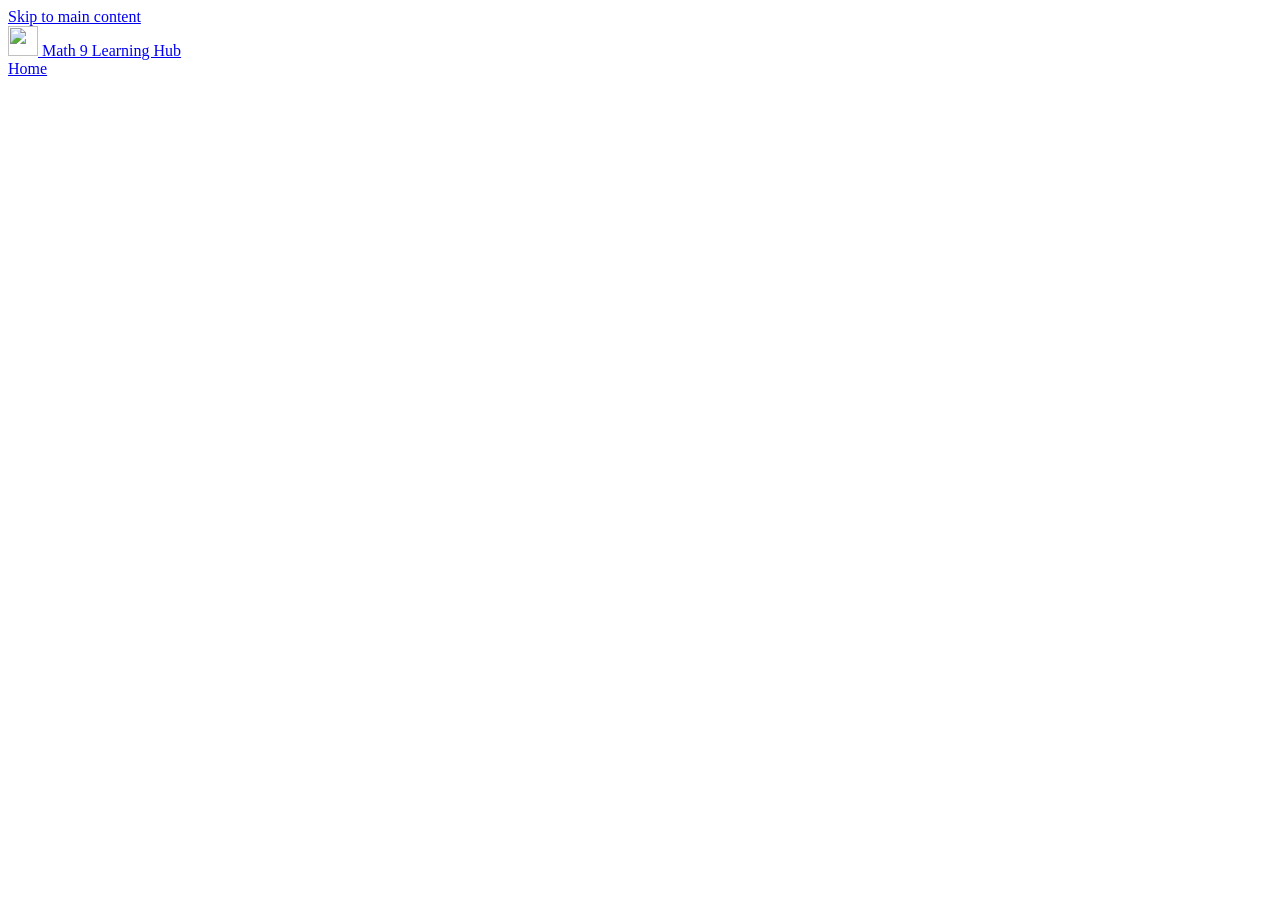
==== commit 5763d615: "Add files via upload" ====
--- a/index.html
+++ b/index.html
@@ -3,1656 +3,49 @@
 <head>
 <meta charset="utf-8">
 <meta name="viewport" content="width=device-width, initial-scale=1, viewport-fit=cover">
-<title>Math 9 Learning Hub</title>
+<title>Math 9 Learning Hub · Siay NHS</title>
+<meta name="description" content="Math 9 Learning Hub for all Grade 9 learners of Siay National High School: Term 2 lessons, practice, weekly checks, and reflections.">
+<link rel="icon" type="image/png" href="assets/images/hub-icon-192.png">
+<link rel="apple-touch-icon" href="assets/images/hub-icon-192.png">
 <link rel="preconnect" href="https://fonts.googleapis.com">
 <link rel="stylesheet" href="https://fonts.googleapis.com/css2?family=Archivo:wght@600;700;800&family=Atkinson+Hyperlegible:ital,wght@0,400;0,700;1,400&family=JetBrains+Mono:wght@400;600&display=swap">
-<style>
-/* Layout: the Division slide look carried onto the web. Green gradient banners with a gold rule and a woven band, white cards on a light graph-paper ground, blue-tinted questions and green-tinted answers. Green marks geometry weeks, blue marks quadratics weeks. */
-:root{
-  --paper:#F3F6F3; --sheet:#FFFFFF; --grid:#DEE8E1; --ink:#14231A; --muted:#4E5E54; --line:#D2DDD5;
-  --brand:#0B6B35; --brand-dk:#0A3D23; --brand-hi:#14904B; --gold:#F2B705; --gold-ink:#7A5A00; --on-brand:#FFFFFF;
-  --geo:#0B6B35; --alg:#1D4ED8; --accent:var(--brand); --on-accent:#FFFFFF;
-  --q-tint:#E6EEFF; --a-tint:#E7F5EC; --red:#C00000;
-  --good:#15803D; --bad:#C00000; --warn:#B7791F; --hl:#F2B705; --hl-ink:#231A00;
-  --f-display:"Archivo",Arial,ui-sans-serif,system-ui,sans-serif;
-  --f-body:"Atkinson Hyperlegible",Arial,ui-sans-serif,system-ui,sans-serif;
-  --f-mono:"JetBrains Mono",ui-monospace,Menlo,Consolas,monospace;
-  --weave:url("data:image/svg+xml,%3Csvg xmlns='http://www.w3.org/2000/svg' width='22' height='22'%3E%3Crect width='22' height='22' fill='%230A3D23'/%3E%3Cpath d='M5 2 L17 11 L5 20 Z' fill='none' stroke='%23F2B705' stroke-width='2' stroke-linejoin='round'/%3E%3Cpath d='M8 7 L13 11 L8 15 Z' fill='%2314904B'/%3E%3C/svg%3E");
-  color-scheme:light;
-}
-@media (prefers-color-scheme:dark){:root:not([data-theme="light"]){
-  --paper:#0C1611; --sheet:#132219; --grid:#17291E; --ink:#E6EFE8; --muted:#9FB3A6; --line:#27392D;
-  --brand:#3FBF73; --gold-ink:#F2C230; --geo:#4CC27F; --alg:#8AA9FF; --on-accent:#07120B;
-  --q-tint:#17223F; --a-tint:#12301F; --red:#FF7A70;
-  --good:#4CC27F; --bad:#FF7A70; --warn:#E3A84A; --hl:#D9A900; --hl-ink:#1A1400; color-scheme:dark}}
-:root[data-theme="dark"]{
-  --paper:#0C1611; --sheet:#132219; --grid:#17291E; --ink:#E6EFE8; --muted:#9FB3A6; --line:#27392D;
-  --brand:#3FBF73; --gold-ink:#F2C230; --geo:#4CC27F; --alg:#8AA9FF; --on-accent:#07120B;
-  --q-tint:#17223F; --a-tint:#12301F; --red:#FF7A70;
-  --good:#4CC27F; --bad:#FF7A70; --warn:#E3A84A; --hl:#D9A900; --hl-ink:#1A1400; color-scheme:dark}
-
-*{box-sizing:border-box}
-html{padding-top:env(safe-area-inset-top,0px);padding-bottom:env(safe-area-inset-bottom,0px)}
-body{margin:0;background:var(--paper);color:var(--ink);font-family:var(--f-body);font-size:17px;line-height:1.6;
-  background-image:linear-gradient(var(--grid) 1px,transparent 1px),linear-gradient(90deg,var(--grid) 1px,transparent 1px);background-size:24px 24px}
-body::before{content:"";position:fixed;inset:0 0 auto;height:env(safe-area-inset-top,0px);z-index:10;background:var(--brand-dk)}
-img{max-width:100%}
-[hidden]{display:none!important}
-.wrap{max-width:920px;margin:0 auto;padding-left:max(16px,env(safe-area-inset-left,0px));padding-right:max(16px,env(safe-area-inset-right,0px))}
-a{color:var(--accent)}
-a:focus-visible,button:focus-visible,input:focus-visible,label.choice:focus-within{outline:3px solid var(--gold);outline-offset:2px}
-
-/* the green gradient used on the Division slides */
-.greenband{background:linear-gradient(115deg,var(--brand-dk) 0%,#0B6B35 55%,var(--brand-hi) 100%);color:var(--on-brand)}
-
-header.bar{position:sticky;top:env(safe-area-inset-top,0px);z-index:5;border-bottom:3px solid var(--gold)}
-header.bar .wrap{display:flex;flex-wrap:wrap;align-items:center;gap:8px 16px;padding-block:10px}
-.brand{font-family:var(--f-display);font-weight:800;font-size:1.12rem;display:flex;align-items:center;gap:10px;color:var(--on-brand);text-decoration:none}
-header.bar nav{display:flex;gap:4px;margin-left:auto}
-header.bar nav a{font-weight:700;font-size:.92rem;color:var(--on-brand);text-decoration:none;padding:6px 12px;border-radius:999px}
-header.bar nav a:hover{background:rgba(255,255,255,.14)}
-header.bar nav a[aria-current="page"]{background:var(--gold);color:#231A00}
-
-main{padding-block:24px 56px}
-h1,h2,h3,h4{font-family:var(--f-display);line-height:1.15;text-wrap:balance;margin:0}
-h1{font-size:clamp(2rem,5.6vw,3.2rem);font-weight:800;letter-spacing:-.015em}
-h2{font-size:1.45rem;font-weight:700}
-h3{font-size:1.18rem;font-weight:700}
-h4{font-size:.78rem;font-family:var(--f-mono);font-weight:600;letter-spacing:.08em;text-transform:uppercase;color:var(--muted)}
-p{margin:0;max-width:68ch}
-ul,ol{margin:0;padding-left:1.25em}
-li{margin-block:2px}
-.eyebrow{font-family:var(--f-mono);font-size:.74rem;letter-spacing:.08em;text-transform:uppercase;color:var(--muted)}
-.muted{color:var(--muted)}
-.o{text-decoration:overline;text-decoration-thickness:1.5px}
-.f{font-family:var(--f-mono);background:var(--a-tint);border-radius:4px;padding:1px 6px;white-space:nowrap}
-.view{display:flex;flex-direction:column;gap:28px}
-.row{display:flex;flex-wrap:wrap;gap:8px;align-items:center}
-
-.btn{font:inherit;font-weight:700;font-size:.92rem;border:2px solid var(--accent);background:var(--sheet);color:var(--accent);padding:6px 14px;border-radius:999px;cursor:pointer;text-decoration:none;display:inline-flex;align-items:center;gap:6px;line-height:1.3}
-.btn:hover{background:var(--a-tint)}
-.btn.primary{background:var(--accent);color:var(--on-accent)}
-.btn.primary:hover{filter:brightness(1.1)}
-.btn.gold{background:var(--gold);border-color:var(--gold);color:#231A00}
-.btn.sm{font-size:.85rem;padding:3px 12px}
-
-/* banners: green gradient + woven band on the left + gold rule */
-.banner{position:relative;border-radius:10px;overflow:hidden;padding:24px 24px 22px 52px;display:flex;flex-direction:column;gap:10px;border-bottom:4px solid var(--gold)}
-.banner::before{content:"";position:absolute;inset:0 auto 0 0;width:22px;background:var(--weave);background-size:22px 22px;border-right:3px solid var(--gold)}
-.banner .eyebrow{color:var(--gold);font-weight:600}
-.banner p{color:rgba(255,255,255,.88)}
-.banner .gold-text{color:var(--gold)}
-.weave-strip{height:12px;background:var(--weave);background-size:12px 12px;border-radius:2px}
-
-/* term map */
-.map{background:var(--sheet);border:1px solid var(--line);border-top:4px solid var(--gold);border-radius:10px;padding:14px 14px 12px}
-.map-head{display:flex;justify-content:space-between;align-items:baseline;gap:8px;flex-wrap:wrap;margin-bottom:4px}
-.map-art{display:block;width:100%;height:52px}
-.map-art *{fill:none;stroke-width:2.5;vector-effect:non-scaling-stroke}
-.art-geo,.art-geo-d{stroke:var(--geo);stroke-linejoin:round}
-.art-geo-d{stroke-dasharray:4 5;stroke-width:1.5}
-.art-alg{stroke:var(--alg);stroke-linecap:round}
-.ticks{list-style:none;padding:0;margin:4px 0 0;display:grid;grid-template-columns:repeat(10,minmax(0,1fr));gap:4px}
-.ticks li{margin:0;min-width:0}
-.tick{position:relative;height:100%;display:flex;flex-direction:column;align-items:stretch;text-align:center;gap:2px;text-decoration:none;color:var(--ink);padding:8px 2px 6px;border-radius:6px;border-top:5px solid var(--geo)}
-.tick.alg{border-top-color:var(--alg)}
-.tick:hover{background:var(--a-tint)}
-.tn{font-family:var(--f-display);font-weight:800;font-size:1.35rem;line-height:1}
-.ts{display:block;width:100%;font-size:.68rem;line-height:1.2;color:var(--muted);overflow-wrap:break-word;hyphens:auto}
-.tick.next{background:var(--gold);color:#231A00}
-.tick.next .ts{color:#231A00}
-.flag{font-family:var(--f-mono);font-size:.62rem;font-weight:600;letter-spacing:.06em;text-transform:uppercase}
-.bands{display:grid;grid-template-columns:1fr 1fr;gap:4px;margin-top:6px}
-.band{font-family:var(--f-mono);font-size:.7rem;letter-spacing:.04em;padding:3px 8px;border-radius:4px;color:#FFFFFF}
-.band.geo{background:#0B6B35} .band.alg{background:#1D4ED8}
-@media (max-width:560px){.ts{display:none}.tn{font-size:1.1rem}.banner{padding-left:44px}}
-
-/* panels */
-.panel{background:var(--sheet);border:1px solid var(--line);border-radius:10px;padding:20px;display:flex;flex-direction:column;gap:16px}
-.panel-head{display:flex;flex-wrap:wrap;gap:12px;justify-content:space-between;align-items:flex-end}
-.panel-head>div{display:flex;flex-direction:column;gap:4px;min-width:0}
-.panel-head .eyebrow{color:var(--red);font-weight:600}
-.nextup{border-top:4px solid var(--alg)}
-.nextup.geo{border-top-color:var(--geo)}
-.study{display:grid;grid-template-columns:repeat(auto-fit,minmax(230px,1fr));gap:20px}
-.study-col{display:flex;flex-direction:column;gap:8px;min-width:0}
-.chips{display:flex;flex-wrap:wrap;gap:6px}
-.chip{border:1px solid var(--line);background:var(--a-tint);border-radius:999px;padding:1px 10px;font-size:.88rem}
-
-.how{display:flex;flex-direction:column;gap:12px}
-.steps{list-style:none;padding:0;display:grid;grid-template-columns:repeat(auto-fit,minmax(240px,1fr));gap:10px;counter-reset:s}
-.steps li{counter-increment:s;display:grid;grid-template-columns:auto 1fr;column-gap:12px;background:var(--sheet);border:1px solid var(--line);border-radius:10px;padding:12px 14px;margin:0}
-.steps li::before{content:counter(s);grid-row:span 2;display:grid;place-items:center;width:34px;height:34px;border-radius:50%;background:var(--brand);color:var(--on-accent);font-family:var(--f-display);font-weight:800}
-.steps li span{color:var(--muted);font-size:.93rem}
-
-.weeks{display:flex;flex-direction:column;gap:12px}
-.strand-h{font-size:1rem;display:flex;align-items:center;gap:8px;margin-top:6px}
-.strand-h::before{content:"";width:14px;height:14px;border-radius:50%;background:var(--geo)}
-.strand-h.alg::before{background:var(--alg)}
-.wgrid{display:grid;grid-template-columns:repeat(auto-fill,minmax(250px,1fr));gap:10px}
-.wcard{display:flex;flex-direction:column;gap:6px;background:var(--sheet);border:1px solid var(--line);border-left:5px solid var(--geo);border-radius:8px;padding:12px 14px;text-decoration:none;color:var(--ink);min-width:0}
-.wcard.alg{border-left-color:var(--alg)}
-.wcard:hover{border-color:var(--ink);border-left-color:var(--gold)}
-.wnum{font-family:var(--f-mono);font-size:.75rem;letter-spacing:.06em;text-transform:uppercase;color:var(--red);font-weight:600}
-.wtitle{font-family:var(--f-display);font-weight:700;font-size:1.04rem;line-height:1.22}
-.wmeta{display:flex;flex-wrap:wrap;gap:6px;align-items:center;font-size:.85rem;margin-top:auto}
-.pill{font-size:.75rem;font-weight:700;padding:1px 10px;border-radius:999px;border:1.5px solid currentColor}
-.pill.st-ready{background:var(--brand);border-color:var(--brand);color:var(--on-accent)}
-.pill.st-study{color:var(--muted)} .pill.score{color:var(--alg)}
-
-/* week page */
-.week.alg{--accent:var(--alg)}
-.back{font-weight:700;text-decoration:none;align-self:flex-start}
-.comp{display:flex;flex-direction:column;gap:10px;background:var(--sheet);border:1px solid var(--line);border-radius:10px;padding:16px}
-.comp ol{list-style:none;padding:0;display:flex;flex-direction:column;gap:10px}
-.comp li{display:grid;grid-template-columns:auto 1fr;gap:12px;align-items:start;margin:0}
-.comp .cn{display:grid;place-items:center;width:32px;height:32px;border-radius:50%;background:var(--geo);color:#fff;font-family:var(--f-display);font-weight:800}
-.comp li:nth-child(2) .cn{background:#1D4ED8}
-.comp .cl{display:block;font-size:.8rem;font-weight:700;color:var(--red)}
-.parts{display:flex;flex-wrap:wrap;gap:6px}
-.part{font:inherit;font-size:.88rem;font-weight:700;display:inline-flex;gap:8px;align-items:center;background:var(--sheet);border:1.5px solid var(--line);border-radius:999px;padding:4px 12px 4px 4px;color:var(--ink);cursor:pointer}
-.part span{display:grid;place-items:center;width:22px;height:22px;border-radius:50%;background:var(--accent);color:var(--on-accent);font-size:.75rem}
-.part:hover{border-color:var(--accent)}
-.block{display:flex;flex-direction:column;gap:16px;scroll-margin-top:84px}
-.block>h2{display:flex;align-items:center;gap:10px;padding-bottom:8px;border-bottom:3px solid var(--gold)}
-.sn{display:grid;place-items:center;width:36px;height:36px;border-radius:50%;background:var(--brand);color:var(--on-accent);font-size:1.05rem}
-.block>.study{background:var(--sheet);border:1px solid var(--line);border-radius:10px;padding:18px}
-.soon{background:var(--sheet);border:1.5px dashed var(--line);border-radius:10px;padding:18px}
-
-.lesson{background:var(--sheet);border:1px solid var(--line);border-radius:10px;padding:20px;display:flex;flex-direction:column;gap:14px;scroll-margin-top:84px}
-.lesson-head{display:flex;gap:12px;align-items:center}
-.lesson-num{font-family:var(--f-mono);font-weight:600;font-size:.85rem;padding:2px 10px;border-radius:999px;background:var(--accent);color:var(--on-accent)}
-.video{display:flex;gap:12px;align-items:center;padding:10px 14px;border-radius:10px;border:1.5px dashed var(--line);background:var(--paper);color:var(--ink);text-decoration:none}
-.video b{display:block;font-size:.95rem}.video small{color:var(--muted);font-size:.85rem}
-.video.ready{border-style:solid;border-color:var(--accent)}
-.play{flex:none;width:38px;height:38px;border-radius:50%;background:var(--grid);position:relative}
-.play::after{content:"";position:absolute;left:15px;top:11px;border-left:12px solid var(--muted);border-top:8px solid transparent;border-bottom:8px solid transparent}
-.video.ready .play{background:var(--accent)}.video.ready .play::after{border-left-color:var(--on-accent)}
-.key{background:var(--a-tint);border-left:5px solid var(--brand);border-radius:0 8px 8px 0;padding:10px 14px;font-size:1.03rem}
-.key b{color:var(--red)}
-.lesson-body{display:flex;flex-direction:column;gap:16px}
-.points{display:flex;flex-direction:column;gap:10px}
-.figwrap:empty{display:none}
-.fig{display:block;width:100%;max-width:560px;height:auto;margin-inline:auto}
-.fig .shape *{fill:color-mix(in srgb,var(--accent) 12%,transparent);stroke:var(--ink);stroke-width:2;stroke-linejoin:round}
-.fig .diag line{stroke:var(--muted);stroke-width:1.5;stroke-dasharray:5 5}
-.fig .mark path,.fig .accent path{fill:none;stroke:var(--ink);stroke-width:2;stroke-linecap:round}
-.fig .accent path{stroke:var(--red);stroke-width:2.5}
-.fig .right{fill:none;stroke:var(--ink);stroke-width:1.5}
-.fig .mid{stroke:var(--red);stroke-width:3;stroke-dasharray:8 5}
-.fig .box{fill:none;stroke:var(--muted);stroke-width:1.2;stroke-dasharray:3 4}
-.fig .lbl{font-family:var(--f-display);font-weight:700;font-size:20px;fill:var(--ink)}
-.fig .lbl.sm{font-size:16px}
-.fig .cap{font-family:var(--f-mono);font-size:14px;fill:var(--muted)}
-.fig .cap.strong{fill:var(--red);font-weight:600}
-.example{border:1px solid var(--line);border-radius:10px;overflow:hidden;display:flex;flex-direction:column}
-.example .eyebrow{padding:8px 16px 0;color:var(--red);font-weight:600}
-.example .q{background:var(--q-tint);margin:8px 0 0;padding:10px 16px;max-width:none}
-.example ol{font-family:var(--f-mono);font-size:.92rem;background:var(--a-tint);padding:10px 16px 12px 2.4em}
-.q{font-weight:700}
-
-.explore{border:2px solid var(--accent);border-radius:10px;padding:14px;display:flex;flex-direction:column;gap:12px;background:var(--sheet)}
-.explore-head{display:flex;flex-direction:column;gap:2px}
-.explore-head .eyebrow{color:var(--red);font-weight:600}
-.explore .fig{max-width:340px}
-.sliders{display:grid;grid-template-columns:1fr;gap:4px 16px}
-@media (min-width:620px){.sliders{grid-template-columns:1fr 1fr;grid-auto-flow:column;grid-template-rows:auto auto}}
-.sliders label{font-size:.92rem;font-weight:700}
-.sliders output{font-family:var(--f-mono)}
-input[type=range]{width:100%;accent-color:var(--accent)}
-.result{font-family:var(--f-mono);font-size:.95rem;background:var(--a-tint);border-radius:8px;padding:8px 12px;overflow-wrap:anywhere}
-.sort-item{border-top:1px solid var(--line);padding-top:10px;display:flex;flex-direction:column;gap:8px}
-/* Weeks 3-7: geometry marks, coordinate planes, tiles, proofs */
-.fig.wide{max-width:680px}
-.explore .fig.wide{max-width:560px}
-.fig .tri,.fig .plane{fill:color-mix(in srgb,var(--accent) 12%,transparent);stroke:var(--ink);stroke-width:2;stroke-linejoin:round}
-.fig .ln{stroke:var(--ink);stroke-width:2;fill:none;stroke-linecap:round}
-.fig .ln.dash{stroke:var(--muted);stroke-dasharray:6 5}
-.fig .acc{stroke:var(--red);stroke-width:4;fill:none;stroke-linecap:round}
-.fig .tk{stroke:var(--ink);stroke-width:2}
-.fig .am{fill:none;stroke:var(--ink);stroke-width:1.8}
-.fig .am.hot{stroke:var(--red);stroke-width:2.6}
-.fig .ink,.fig .pt{fill:var(--ink)}
-.fig .pt.hot{fill:var(--red)}
-.fig .lbl.xs{font-size:14px}
-.fig .tile{fill:color-mix(in srgb,var(--accent) 16%,transparent);stroke:var(--ink);stroke-width:2}
-.fig .tile.miss{fill:color-mix(in srgb,var(--gold) 34%,transparent);stroke-dasharray:6 4}
-.fig .gl{stroke:var(--grid);stroke-width:1}
-.fig .ax{stroke:var(--muted);stroke-width:1.6}
-.fig .num{font-family:var(--f-mono);font-size:11px;fill:var(--muted)}
-.fig .curve{fill:none;stroke:var(--accent);stroke-width:3.2;stroke-linecap:round;stroke-linejoin:round}
-.fig .parent{fill:none;stroke:var(--muted);stroke-width:1.6;stroke-dasharray:5 5}
-.fig .axis-sym{stroke:var(--red);stroke-width:1.6;stroke-dasharray:6 5}
-@media (min-width:620px){.sliders.s3{grid-template-columns:1fr 1fr 1fr}}
-.proof{border-collapse:collapse;width:100%;max-width:640px;font-size:.95rem}
-.proof caption{caption-side:top;text-align:left;font-weight:700;padding-bottom:6px}
-.proof th{font-family:var(--f-mono);font-size:.75rem;letter-spacing:.06em;text-transform:uppercase;text-align:left;color:var(--on-accent);background:var(--accent);padding:6px 10px}
-.proof td{border-bottom:1px solid var(--line);padding:6px 10px;vertical-align:top}
-.proof tr:nth-child(even) td{background:var(--a-tint)}
-.proof td:first-child{width:55%}
-.note{background:var(--sheet);border:1.5px dashed var(--brand);border-radius:10px;padding:12px 16px;max-width:none}
-
-.level{display:flex;flex-direction:column;gap:10px}
-.lv{display:inline-block;padding:2px 12px;border-radius:999px;color:#fff;background:var(--good);letter-spacing:.06em}
-.lv-average{background:#B7791F} .lv-difficult{background:#C00000}
-.prob{display:flex;flex-direction:column;gap:10px;background:var(--sheet);border:1px solid var(--line);border-radius:10px;padding:0 0 14px;overflow:hidden}
-.prob>*:not(.q){margin-inline:16px}
-.prob>.q{background:var(--q-tint);padding:10px 16px;max-width:none}
-.study .prob{border-style:dashed}
-.answer-row{display:flex;align-items:center;gap:8px}
-.ans{font:inherit;font-family:var(--f-mono);font-size:1rem;width:9em;max-width:100%;padding:6px 10px;border:2px solid var(--line);border-radius:8px;background:var(--sheet);color:var(--ink)}
-.ans:focus{border-color:var(--accent)}
-.unit{font-family:var(--f-mono);color:var(--muted)}
-.fb{font-weight:700;min-height:1.2em}
-.fb:empty{min-height:0}
-.fb.ok{color:var(--good)} .fb.no{color:var(--bad)}
-.sol{font-family:var(--f-mono);font-size:.92rem;color:var(--ink);background:var(--a-tint);border-radius:8px;padding:8px 12px;white-space:pre-wrap}
-
-.choices{display:flex;flex-direction:column;gap:6px}
-.choice{display:flex;gap:10px;align-items:flex-start;padding:7px 10px;border:1.5px solid var(--line);border-radius:8px;cursor:pointer;background:var(--sheet)}
-.choice:hover{border-color:var(--accent)}
-.choice input{margin-top:5px;accent-color:var(--accent)}
-.check{display:flex;flex-direction:column;gap:12px}
-.check-item{border:1px solid var(--line);border-radius:10px;background:var(--sheet);padding:14px 16px;margin:0;display:flex;flex-direction:column;gap:10px;min-width:0}
-.check-item legend{float:left;width:100%;font-weight:700;display:flex;gap:10px;padding:0}
-.check-item legend + *{clear:both}
-.qn{flex:none;display:grid;place-items:center;width:26px;height:26px;border-radius:50%;background:var(--accent);color:var(--on-accent);font-family:var(--f-mono);font-size:.85rem}
-.check-item.right{border-color:var(--good);box-shadow:inset 5px 0 0 var(--good)}
-.check-item.wrong{border-color:var(--bad);box-shadow:inset 5px 0 0 var(--bad)}
-.check-item.wrong .choice.is-answer,.check-item.right .choice.is-answer{border-color:var(--good);background:var(--a-tint)}
-.next{background:var(--sheet);border:2px solid var(--brand);border-top:5px solid var(--gold);border-radius:10px;padding:16px;display:flex;flex-direction:column;gap:8px}
-.next .eyebrow{color:var(--red);font-weight:600}
-
-.lights{display:flex;flex-direction:column;gap:8px;max-width:480px}
-.light{font:inherit;display:flex;gap:12px;align-items:center;text-align:left;padding:8px 12px;border:1.5px solid var(--line);border-radius:10px;background:var(--sheet);color:var(--ink);cursor:pointer}
-.light:hover{border-color:var(--accent)}
-.light.on{border:2px solid var(--brand);font-weight:700;background:var(--a-tint)}
-.dot{flex:none;width:18px;height:18px;border-radius:50%}
-.dot-green{background:#15803D} .dot-yellow{background:#F2B705} .dot-red{background:#C00000}
-.pager{display:flex;justify-content:space-between;gap:8px;border-top:1px solid var(--line);padding-top:16px}
-footer.site{border-top:3px solid var(--gold)}
-footer.site .wrap{display:flex;flex-direction:column;gap:10px;padding-block:18px 26px;font-size:.85rem}
-footer.site p{max-width:none;color:rgba(255,255,255,.88)}
-@media (prefers-reduced-motion:no-preference){.view{animation:in .25s ease-out}@keyframes in{from{transform:translateY(6px)}to{transform:none}}}
-</style>
+<link rel="stylesheet" href="css/styles.css">
 </head>
 <body>
+<a class="skip-link" href="#app">Skip to main content</a>
 <header class="bar greenband">
   <div class="wrap">
     <a class="brand" href="#home">
-      <svg width="30" height="30" viewBox="0 0 30 30" aria-hidden="true"><rect x="1" y="1" width="28" height="28" rx="6" fill="#0A3D23" stroke="#F2B705" stroke-width="2"/><path d="M7 22 Q15 1 23 22" stroke="#F2B705" stroke-width="2.4" fill="none" stroke-linecap="round"/><path d="M7 22 h16" stroke="#FFFFFF" stroke-width="2.4" stroke-linecap="round"/></svg>
+      <img src="assets/images/hub-icon-192.png" alt="" width="30" height="30">
       Math 9 Learning Hub
     </a>
-    <nav aria-label="Main">
-      <a href="#home">Home</a>
-      <a href="#week-7">Next week</a>
-    </nav>
+    <nav id="main-nav" aria-label="Main"><a href="#home">Home</a></nav>
   </div>
 </header>
-<main class="wrap" id="app"></main>
-<footer class="site greenband">
-  <div class="wrap">
-    <div class="weave-strip" aria-hidden="true"></div>
-    <p>Grade 9 Mathematics class site for Acacia, Apitong, and Ipil-Ipil. Prototype, Phase 1. Lessons are adapted from the Term 2 lesson plans and slides. This site stores no student records. Your practice answers, check scores, and self-checks stay on this device only.</p>
-  </div>
-</footer>
-<script>
-// Math 9 Learning Hub content: Term 2.
-// Lessons for Weeks 1 to 7 come from the Term 2 lesson plans (LPTs) and slides.
-// Weeks 8 to 10 have study-ahead material until their lessons are added.
-// To add a video to a lesson, put its link in that lesson's `video` field.
+<main class="wrap" id="app" tabindex="-1">
+  <noscript><p>Please turn on JavaScript to use the Math 9 Learning Hub.</p></noscript>
+</main>
+<footer class="site greenband"><div class="wrap" id="site-footer"></div></footer>
 
-const o = t => `<span class="o">${t}</span>`; // segment name with a bar over it
-// two-column proof table: rows are [statement, reason]
-const proof = (rows, cap) => `<table class="proof">${cap ? `<caption>${cap}</caption>` : ""}<thead><tr><th scope="col">Statements</th><th scope="col">Reasons</th></tr></thead><tbody>${rows.map(([st, r], i) => `<tr><td>${i + 1}. ${st}</td><td>${r}</td></tr>`).join("")}</tbody></table>`;
-
-window.HUB = {
-  term: "Term 2",
-  sections: ["Acacia", "Apitong", "Ipil-Ipil"],
-  nextWeek: 7,
-  weeks: [
-    {
-      n: 1, strand: "geo", dates: "", status: "ready",
-      title: "Properties of trapezoids and kites",
-      short: "Trapezoids and kites",
-      competencies: [
-        "Derive the properties of trapezoids and kites by exploring the relationship between their parts and secondary parts."
-      ],
-      study: {
-        refresh: [
-          "A quadrilateral is a polygon with four sides.",
-          "Parallel sides never meet. Congruent sides have the same length.",
-          "From Term 1: a parallelogram has two pairs of parallel sides. Rectangles, squares, and rhombuses are special parallelograms."
-        ],
-        words: ["trapezoid", "bases", "legs", "base angles", "isosceles trapezoid", "midsegment", "kite", "diagonal", "adjacent sides", "perpendicular", "bisect"],
-        warm: { type: "mc", q: "Which shape has exactly one pair of parallel sides?", choices: ["Square", "Rectangle", "Trapezoid", "Rhombus"], ans: 2,
-          sol: "A trapezoid has exactly one pair of parallel sides. The other three are parallelograms, with two pairs." }
-      },
-      lessons: [
-        {
-          id: "1.1", title: "Meet the trapezoid and the kite", video: null, figure: "trap-kite",
-          key: "A trapezoid has exactly one pair of parallel sides. A kite has two pairs of adjacent congruent sides, and its opposite sides are not congruent.",
-          points: [
-            `<b>Parts of a trapezoid.</b> The parallel sides are the <b>bases</b>. The other two sides are the <b>legs</b>. The two angles that share a base are a pair of <b>base angles</b>.`,
-            `In trapezoid PALM, ${o("PA")} ∥ ${o("ML")}. The bases are ${o("PA")} and ${o("ML")}, and the legs are ${o("PM")} and ${o("AL")}. The base angles are ∠P and ∠A, and ∠M and ∠L.`,
-            `In kite KITE, ${o("KE")} ≅ ${o("KI")} and ${o("TE")} ≅ ${o("TI")}. Each pair of equal sides meets at a vertex, so the equal sides are next to each other.`,
-            `<b>Tip:</b> check the sides first. Parallel sides point to a trapezoid. Equal sides next to each other point to a kite.`
-          ],
-          example: {
-            q: "A quadrilateral has sides of 8 cm, 8 cm, 5 cm, and 5 cm, with the equal sides next to each other. What is it?",
-            steps: ["It has two pairs of equal sides.", "Each pair is adjacent, and opposite sides are not equal.", "So it is a kite."]
-          }
-        },
-        {
-          id: "1.2", title: "Properties of trapezoids", video: null, figure: "midsegment-explorer",
-          key: "In any trapezoid, the two angles along the same leg add up to 180°. An isosceles trapezoid also has congruent legs, congruent base angles, and congruent diagonals.",
-          points: [
-            `<b>Angles along a leg.</b> In trapezoid ABCD with bases ${o("AB")} and ${o("DC")}, m∠A + m∠D = 180° and m∠B + m∠C = 180°.`,
-            `<b>Isosceles trapezoid.</b> If the legs are congruent, then the base angles are congruent (∠A ≅ ∠B and ∠D ≅ ∠C) and the diagonals are congruent (${o("AC")} ≅ ${o("BD")}).`,
-            `<b>Midsegment theorem.</b> The midsegment joins the midpoints of the legs. It is parallel to the bases, and its length is half their sum: <span class="f">M = (b<sub>1</sub> + b<sub>2</sub>) ÷ 2</span>.`
-          ],
-          example: {
-            q: "The diagonals of an isosceles trapezoid are AC = (7x − 9) cm and BD = (5x + 7) cm. How long is each diagonal?",
-            steps: ["The diagonals are congruent, so 7x − 9 = 5x + 7.", "2x = 16, so x = 8.", "AC = 7(8) − 9 = 47 cm. Check: BD = 5(8) + 7 = 47 cm."]
-          }
-        },
-        {
-          id: "1.3", title: "Properties of kites", video: null, figure: "kite-abcd",
-          key: "In kite ABCD with AB = AD and BC = CD, the diagonals are perpendicular, diagonal AC bisects diagonal BD, and ∠B ≅ ∠D.",
-          points: [
-            `<b>Diagonals.</b> The diagonals meet at a right angle. The diagonal joining the vertices where the equal sides meet (${o("AC")}) cuts the other diagonal (${o("BD")}) into two equal parts, so BE = ED.`,
-            `<b>Angles.</b> One pair of opposite angles is congruent: the angles where the unequal sides meet, ∠B and ∠D.`,
-            `<b>Folding test.</b> Fold a paper kite along ${o("AC")} and the two halves match exactly.`
-          ],
-          example: {
-            q: "In kite ABCD, m∠B = (4x + 10)° and m∠D = (6x − 30)°. Find m∠B.",
-            steps: ["∠B ≅ ∠D, so 4x + 10 = 6x − 30.", "40 = 2x, so x = 20.", "m∠B = 4(20) + 10 = 90°."]
-          }
-        }
-      ],
-      practice: [
-        { level: "Easy", lesson: "1.2", q: "The bases of a trapezoid are 12 cm and 20 cm. How long is its midsegment?", ans: 16, unit: "cm", sol: "M = (12 + 20) ÷ 2 = 32 ÷ 2 = 16 cm" },
-        { level: "Easy", lesson: "1.2", q: "One base angle of an isosceles trapezoid measures 68°. What is the other angle on the same base?", ans: 68, unit: "°", sol: "Base angles of an isosceles trapezoid are congruent, so the answer is 68°." },
-        { level: "Easy", lesson: "1.3", q: "In kite ABCD, AB = AD = 9 cm and BC = CD = 14 cm. What is its perimeter?", ans: 46, unit: "cm", sol: "9 + 9 + 14 + 14 = 46 cm" },
-        { level: "Average", lesson: "1.2", q: "One angle of a trapezoid measures 115°. What is the angle next to it along the same leg?", ans: 65, unit: "°", sol: "Angles along the same leg add up to 180°: 180° − 115° = 65°." },
-        { level: "Average", lesson: "1.2", q: "The midsegment of a trapezoid is 15 cm and one base is 10 cm. How long is the other base?", ans: 20, unit: "cm", sol: "15 = (10 + b) ÷ 2, so 30 = 10 + b and b = 20 cm." },
-        { level: "Average", lesson: "1.3", q: "In kite ABCD, diagonal AC bisects diagonal BD at E. If BE = 6 cm, how long is BD?", ans: 12, unit: "cm", sol: "AC bisects BD, so ED = BE = 6 cm and BD = 6 + 6 = 12 cm." },
-        { level: "Difficult", lesson: "1.2", q: "The diagonals of an isosceles trapezoid are AC = (7x − 9) cm and BD = (5x + 7) cm. How long is each diagonal?", ans: 47, unit: "cm", sol: "7x − 9 = 5x + 7, so x = 8. AC = 7(8) − 9 = 47 cm." },
-        { level: "Difficult", lesson: "1.3", q: "In kite ABCD with AB = AD and BC = CD, m∠B = (4x + 10)° and m∠D = (6x − 30)°. Find m∠B.", ans: 90, unit: "°", sol: "∠B ≅ ∠D, so 4x + 10 = 6x − 30 and x = 20. m∠B = 4(20) + 10 = 90°." },
-        { level: "Difficult", lesson: "1.2", q: "In isosceles trapezoid ABCD with bases AB and DC, m∠A = (3x + 10)° and m∠B = (5x − 20)°. Find m∠D.", ans: 125, unit: "°", sol: "∠A ≅ ∠B, so 3x + 10 = 5x − 20 and x = 15. m∠A = 55°. ∠A and ∠D are along the same leg, so m∠D = 180° − 55° = 125°." }
-      ],
-      check: [
-        { lesson: "1.1", q: "A quadrilateral has exactly one pair of opposite sides that are parallel. What type of quadrilateral is it?", choices: ["Kite", "Trapezoid", "Rectangle", "Square"], ans: 1 },
-        { lesson: "1.1", q: "A quadrilateral has sides of 8 cm, 8 cm, 5 cm, and 5 cm, with the equal sides next to each other. Which name fits best?", choices: ["Kite", "Rectangle", "Square", "Trapezoid"], ans: 0 },
-        { lesson: "1.2", q: "One base angle of an isosceles trapezoid measures 72°. What is the angle next to it along the same leg?", choices: ["72°", "90°", "108°", "118°"], ans: 2 },
-        { lesson: "1.2", q: "Both diagonals of an isosceles trapezoid measure 15 cm. Which property does this show?", choices: ["The diagonals are congruent.", "The diagonals are perpendicular.", "The bases are congruent.", "The legs are parallel."], ans: 0 },
-        { lesson: "1.3", q: "In a kite, the two opposite angles where the unequal sides meet are congruent. If one measures 75°, what is the other?", choices: ["15°", "75°", "105°", "150°"], ans: 1 }
-      ],
-      enrich: "Find two objects shaped like trapezoids and one shaped like a kite at home or around Siay. Sketch each one, mark the parallel or equal sides, and measure them if you can. Then think about this: can a kite also be a trapezoid? Explain why or why not.",
-      exitQ: "What property would you look for first to identify a trapezoid? How about a kite?"
-    },
-    {
-      n: 2, strand: "geo", dates: "Sep 24–30", status: "ready",
-      title: "Trapezoid and kite problems; inductive and deductive reasoning",
-      short: "Problems and reasoning",
-      competencies: [
-        "Solve problems on trapezoids and kites by applying their properties.",
-        "Distinguish inductive and deductive reasoning for establishing proofs."
-      ],
-      study: {
-        refresh: [
-          "Midsegment of a trapezoid: M = (b₁ + b₂) ÷ 2.",
-          "Angles along the same leg of a trapezoid add up to 180°.",
-          "Kite diagonals are perpendicular, and one bisects the other.",
-          "Solving equations such as 360 = ½ × 18 × d."
-        ],
-        words: ["area", "perimeter", "conjecture", "counterexample", "premise", "inductive reasoning", "deductive reasoning"],
-        warm: { type: "num", q: "A trapezoid has bases of 18 m and 30 m. How long is its midsegment?", ans: 24, unit: "m", sol: "(18 + 30) ÷ 2 = 24 m" }
-      },
-      lessons: [
-        {
-          id: "2.1", title: "Solving trapezoid problems", video: null, figure: "bridge",
-          key: "Read the situation, name the figure, list what is given, choose the property that connects them, then solve and check the units.",
-          points: [
-            `A pedestrian bridge has a support shaped like an isosceles trapezoid. Its bases are 16 m and 28 m, and its legs are congruent.`,
-            `<b>Angles.</b> If each base angle on the longer base is 70°, the angle next to it along the leg is 180° − 70° = 110°.`,
-            `<b>Horizontal support.</b> A support joining the midpoints of the legs is the midsegment: (16 + 28) ÷ 2 = 22 m.`
-          ],
-          example: {
-            q: "A trapezoidal roof frame has bases of 12 m and 26 m. Each base angle along the longer base is 65°. Find the midsegment and the angle next to each 65° angle.",
-            steps: ["Midsegment: (12 + 26) ÷ 2 = 19 m.", "Angles along the same leg are supplementary: 180° − 65° = 115°."]
-          }
-        },
-        {
-          id: "2.2", title: "Area and perimeter of kites", video: null, figure: "kite-explorer",
-          key: "Area of a kite = ½ × d₁ × d₂, where d₁ and d₂ are its diagonals. Perimeter = 2a + 2b, where a and b are its two different side lengths.",
-          points: [
-            `<b>Why half?</b> Draw a rectangle around the kite with sides d₁ and d₂. Because the diagonals are perpendicular, the kite fills exactly half of that rectangle.`,
-            `<b>Example.</b> A kite-shaped festival banner has diagonals of 18 cm and 30 cm. Its area is ½ × 18 × 30 = 270 cm².`,
-            `<b>Perimeter.</b> A kite with sides of 12 cm and 18 cm has a perimeter of 2(12) + 2(18) = 60 cm.`
-          ],
-          example: {
-            q: "A school banner is shaped like a kite. Its area is 360 cm², and one diagonal is 18 cm. How long is the other diagonal?",
-            steps: ["360 = ½ × 18 × d", "360 = 9d", "d = 40 cm"]
-          }
-        },
-        {
-          id: "2.3", title: "Inductive and deductive reasoning", video: null, figure: "sorter",
-          key: "Inductive reasoning goes from examples to a general conclusion, called a conjecture. Deductive reasoning goes from a known rule to a specific case, and its conclusion is guaranteed when the rule is true.",
-          points: [
-            `<b>Inductive:</b> \"I measured several isosceles trapezoids, and their diagonals were always equal, so the diagonals of an isosceles trapezoid are congruent.\" This is a conjecture. One counterexample would disprove it.`,
-            `<b>Deductive:</b> \"ABCD is an isosceles trapezoid. The diagonals of an isosceles trapezoid are congruent. Therefore ${o("AC")} ≅ ${o("BD")}.\"`,
-            `Seeing a pattern many times does not prove it is always true. Proofs in geometry use deductive reasoning.`
-          ],
-          example: {
-            q: "A learner says, \"The diagonals of every kite are equal, because the kites I measured had equal diagonals.\" How do you test this?",
-            steps: ["This is inductive reasoning, so it may be wrong.", "Look for a counterexample: a kite with diagonals of 16 cm and 21 cm.", "One counterexample is enough to show the conjecture is false."]
-          }
-        }
-      ],
-      sorter: [
-        { s: "A learner measures the angles of several trapezoids and notices that the angles along each leg add up to 180°. She concludes this is true for all trapezoids.", a: "Inductive" },
-        { s: "ABCD is an isosceles trapezoid. The diagonals of an isosceles trapezoid are congruent. So AC = BD.", a: "Deductive" },
-        { s: "The first four results of a pattern are even numbers, so a learner says every result will be even.", a: "Inductive" },
-        { s: "A learner measures the diagonals of several kites and notices that one always bisects the other. He concludes this is a property of kites.", a: "Inductive" },
-        { s: "ABCD is a kite, and one pair of its opposite angles is congruent. Since m∠B = 75°, the learner concludes m∠D = 75°.", a: "Deductive" }
-      ],
-      practice: [
-        { level: "Easy", lesson: "2.1", q: "A pedestrian ramp has a trapezoidal side frame with bases of 18 m and 30 m. How long is the support joining the midpoints of the legs?", ans: 24, unit: "m", sol: "(18 + 30) ÷ 2 = 24 m" },
-        { level: "Easy", lesson: "2.2", q: "A kite-shaped banner has diagonals of 20 cm and 36 cm. What is its area?", ans: 360, unit: "cm²", sol: "½ × 20 × 36 = 360 cm²" },
-        { level: "Easy", lesson: "2.2", q: "A kite has two sides of 12 cm and two sides of 18 cm. What is its perimeter?", ans: 60, unit: "cm", sol: "2(12) + 2(18) = 24 + 36 = 60 cm" },
-        { level: "Average", lesson: "2.1", q: "A trapezoidal garden beside a school walkway has one angle of 72°. What is the angle next to it along the same leg?", ans: 108, unit: "°", sol: "180° − 72° = 108°" },
-        { level: "Average", lesson: "2.2", q: "A kite-shaped banner has an area of 360 cm², and one diagonal is 18 cm. How long is the other diagonal?", ans: 40, unit: "cm", sol: "360 = ½ × 18 × d = 9d, so d = 40 cm." },
-        { level: "Average", lesson: "2.2", q: "Printing costs ₱2 per cm². How much does it cost to print a kite banner with diagonals of 20 cm and 36 cm?", ans: 720, unit: "pesos", sol: "Area = ½ × 20 × 36 = 360 cm². Cost = 360 × ₱2 = ₱720." },
-        { level: "Difficult", lesson: "2.1", q: "A roof frame has bases of 14 m and 34 m. If the longer base is increased to 40 m, how long is the new horizontal support joining the midpoints of the legs?", ans: 27, unit: "m", sol: "(14 + 40) ÷ 2 = 27 m" },
-        { level: "Difficult", lesson: "2.2", q: "A kite-shaped flower garden has two sides of 8 m and two sides of 13 m. How many meters of border go around it?", ans: 42, unit: "m", sol: "2(8) + 2(13) = 16 + 26 = 42 m" },
-        { level: "Difficult", lesson: "2.1", q: "The midsegment of a trapezoid is 24 m, and the longer base is twice the shorter base. How long is the shorter base?", ans: 16, unit: "m", sol: "(b + 2b) ÷ 2 = 24, so 3b = 48 and b = 16 m." }
-      ],
-      check: [
-        { lesson: "2.1", q: "A covered walkway frame is a trapezoid with bases of 18 m and 30 m. How long is the support joining the midpoints of its legs?", choices: ["20 m", "22 m", "24 m", "26 m"], ans: 2 },
-        { lesson: "2.1", q: "One base angle of the walkway frame, an isosceles trapezoid, measures 70°. What is the angle next to it along the same leg?", choices: ["70°", "90°", "100°", "110°"], ans: 3 },
-        { lesson: "2.2", q: "A kite-shaped display has diagonals of 24 cm and 18 cm. What is its area?", choices: ["108 cm²", "180 cm²", "216 cm²", "432 cm²"], ans: 2 },
-        { lesson: "2.3", q: "A learner measures five isosceles trapezoids, finds congruent base angles every time, and concludes this is always true. What reasoning is this?", choices: ["Deductive reasoning", "Inductive reasoning", "Measurement reasoning", "Spatial reasoning"], ans: 1 },
-        { lesson: "2.3", q: "Using the rule that angles along the same leg are supplementary, a learner finds that the angle next to 72° is 108°. What reasoning is this?", choices: ["Inductive reasoning", "Deductive reasoning", "Estimation", "Pattern recognition"], ans: 1 }
-      ],
-      enrich: "Write your own real-life trapezoid problem, for example about a covered walkway or a waiting shed in Siay, and swap it with a classmate. Or make a small kite from recycled materials, measure its diagonals, and work out its area.",
-      exitQ: "Give one example of inductive reasoning and one of deductive reasoning from this week."
-    },
-    {
-      n: 3, strand: "geo", dates: "Sep 30–Oct 6", status: "ready",
-      title: "Postulates, theorems, and triangle congruence",
-      short: "Triangle congruence",
-      competencies: [
-        "State postulates and theorems about defined and undefined terms in geometry, and formulate proofs involving them.",
-        "Use the triangle congruence postulates and theorems to illustrate congruence of triangles, including CPCTC."
-      ],
-      note: "Performance task: School Bulletin Board Frame Verification. You will decide whether two triangles are congruent, name the postulate, complete a two-column proof, use CPCTC, and write 3 to 5 sentences on how congruent triangles help builders make safe structures.",
-      study: {
-        refresh: ["The undefined terms: point, line, and plane.", "How to name a triangle by its vertices, such as △ABC.", "Corresponding parts: matching sides and angles in the same order."],
-        words: ["postulate", "theorem", "included angle", "included side", "SSS", "SAS", "ASA", "AAS", "CPCTC", "two-column proof"],
-        warm: { type: "mc", q: "△ABC ≅ △DEF. Which side corresponds to side BC?", choices: ["DE", "EF", "DF", "FE"], ans: 1, sol: "Match the letters in order: B goes with E and C goes with F, so BC corresponds to EF." }
-      },
-      lessons: [
-        {
-          id: "3.1", title: "Undefined terms, defined terms, and postulates", video: null, figure: "terms",
-          key: "Point, line, and plane are undefined terms: we describe them but do not define them. Segments, rays, and angles are defined terms built from them. A postulate is a statement we accept as true without proof.",
-          points: [
-            `<b>Undefined terms.</b> A <b>point</b> marks a location and has no size, like the tip of a pencil. A <b>line</b> is straight and goes on without end in both directions. A <b>plane</b> is a flat surface that goes on without end, like a whiteboard that never stops.`,
-            `<b>Defined terms.</b> A <b>segment</b> such as ${o("DE")} has two endpoints, like the edge of a ruler. A <b>ray</b> has one endpoint and goes on in one direction. An <b>angle</b> is two rays with the same endpoint, like the corner of a book.`,
-            `<b>Basic postulates.</b> Through any two points, there is exactly one line. If two lines intersect, they meet at exactly one point. Through any three noncollinear points, there is exactly one plane. If two points lie in a plane, the line through them lies in that plane.`
-          ],
-          example: {
-            q: "The edge of a ruler has two endpoints. A flashlight beam starts at the bulb and goes on in one direction. Which figure does each one model?",
-            steps: ["The ruler's edge has two endpoints, so it models a segment.", "The beam has one endpoint and goes on in one direction, so it models a ray.", "Both are defined terms, built from points and lines."]
-          }
-        },
-        {
-          id: "3.2", title: "Postulates, theorems, and vertical angles", video: null, figure: ["vertical", "sorter"],
-          key: "A postulate is accepted as true without proof. A theorem is proven using definitions, postulates, and theorems already proven. Vertical Angles Theorem: vertical angles are congruent.",
-          points: [
-            `<b>Postulate:</b> "Through any two distinct points, there is exactly one line." We accept it without proof.`,
-            `<b>Theorem:</b> "Vertical angles are congruent." It can be proven from postulates and definitions.`,
-            `<b>Two postulates used in proofs.</b> Segment Addition: if B is between A and C, then AB + BC = AC. Angle Addition: if ray BD is inside ∠ABC, then m∠ABD + m∠DBC = m∠ABC.`,
-            `<b>Vertical angles</b> are the opposite angles formed by two intersecting lines. If m∠1 = 65°, the angle opposite it, ∠2, also measures 65°.`
-          ],
-          example: {
-            q: "Two lines intersect, forming vertical angles ∠1 and ∠2. If m∠1 = (3x + 10)° and m∠2 = (5x − 14)°, find x and m∠1.",
-            steps: ["Vertical angles are congruent, so 3x + 10 = 5x − 14.", "24 = 2x, so x = 12.", "m∠1 = 3(12) + 10 = 46°. Check: m∠2 = 5(12) − 14 = 46°."]
-          }
-        },
-        {
-          id: "3.3", title: "Triangle congruence: SSS, SAS, ASA, and AAS", video: null, figure: "congruence",
-          key: "Two triangles are congruent when all their corresponding sides and angles are congruent. You only need three matching parts in the right pattern: SSS, SAS, ASA, or AAS.",
-          points: [
-            `<b>SSS:</b> three sides of one triangle are congruent to three sides of the other.`,
-            `<b>SAS:</b> two sides and the <b>included angle</b>, the angle between those two sides.`,
-            `<b>ASA:</b> two angles and the <b>included side</b>, the side between those two angles.`,
-            `<b>AAS:</b> two angles and a <b>non-included side</b>. AAS is a theorem; it can be proven from ASA.`,
-            `<b>Order matters.</b> In △ABC ≅ △DEF, A matches D, B matches E, and C matches F. So ${o("AB")} matches ${o("DE")}, and ∠C matches ∠F.`,
-            `<b>Watch out.</b> SSA (two sides and an angle that is not between them) does not prove congruence. Neither does AAA: the triangles have the same shape but may have different sizes.`
-          ],
-          example: {
-            q: "In △ABC and △DEF, AB = DE, ∠A = ∠D, and AC = DF. Which postulate proves the triangles congruent?",
-            steps: ["The given parts are two sides, AB and AC, and one angle, ∠A.", "∠A is between AB and AC, so it is the included angle.", "Two sides and the included angle: △ABC ≅ △DEF by SAS."]
-          }
-        },
-        {
-          id: "3.4", title: "CPCTC and two-column proofs", video: null, figure: "cpctc",
-          key: "CPCTC means Corresponding Parts of Congruent Triangles are Congruent. Once two triangles are proven congruent, every pair of matching sides and angles is congruent.",
-          points: [
-            `If △ABC ≅ △DEF, then ${o("AB")} ≅ ${o("DE")}, ${o("BC")} ≅ ${o("EF")}, ${o("AC")} ≅ ${o("DF")}, ∠A ≅ ∠D, ∠B ≅ ∠E, and ∠C ≅ ∠F.`,
-            `<b>Finding measures.</b> If △ABC ≅ △DEF and AB = 8 cm, then DE = 8 cm. If m∠C = 50°, then m∠F = 50°.`,
-            `<b>Two-column proof.</b> Write what is Given and what to Prove. List the statements on the left and a reason for each on the right: given, a definition, a postulate, or a theorem.`,
-            proof([[`B is the midpoint of ${o("AC")}`, "Given"], [`${o("AB")} ≅ ${o("BC")}`, "Definition of midpoint"], ["AB = BC", "Definition of congruent segments"]], `Given: B is the midpoint of ${o("AC")}. Prove: AB = BC.`)
-          ],
-          example: {
-            q: "△ABC ≅ △DEF. If AB = (5x − 7) cm and DE = (3x + 21) cm, find x and AB.",
-            steps: ["AB and DE are corresponding sides, so by CPCTC, 5x − 7 = 3x + 21.", "2x = 28, so x = 14.", "AB = 5(14) − 7 = 63 cm. Check: DE = 3(14) + 21 = 63 cm."]
-          }
-        }
-      ],
-      sorterCfg: { title: "Postulate or theorem?", labels: ["Postulate", "Theorem"], hint: "Not quite. Ask yourself: is it accepted without proof, or has it been proven?" },
-      sorter: [
-        { s: "Through any two points, there is exactly one line.", a: "Postulate", why: "It is accepted as true without proof." },
-        { s: "Vertical angles are congruent.", a: "Theorem", why: "It is proven from postulates and definitions: the Vertical Angles Theorem." },
-        { s: "Through any three noncollinear points, there is exactly one plane.", a: "Postulate", why: "It is one of the basic postulates about points and planes." },
-        { s: "If B is between A and C, then AB + BC = AC.", a: "Postulate", why: "This is the Segment Addition Postulate." },
-        { s: "The base angles of an isosceles triangle are congruent.", a: "Theorem", why: "It is the Isosceles Triangle Theorem, which you will prove using congruent triangles." }
-      ],
-      practice: [
-        { level: "Easy", lesson: "3.2", q: "Two lines intersect at point O. If m∠1 = 70°, what is the measure of its vertical angle, ∠2?", ans: 70, unit: "°", sol: "Vertical angles are congruent, so m∠2 = 70°." },
-        { level: "Easy", lesson: "3.4", q: "△ABC ≅ △DEF. If BC = 12 cm, how long is EF?", ans: 12, unit: "cm", sol: "BC and EF are corresponding sides. By CPCTC, EF = 12 cm." },
-        { level: "Easy", lesson: "3.3", q: "AB = DE, BC = EF, and AC = DF. Which postulate proves △ABC ≅ △DEF?", choices: ["SSS", "SAS", "ASA", "AAS"], ans: 0, sol: "All three pairs of corresponding sides are congruent, so the triangles are congruent by SSS." },
-        { level: "Average", lesson: "3.2", q: "B is between A and C. If AB = 9 cm and BC = 14 cm, how long is AC?", ans: 23, unit: "cm", sol: "Segment Addition Postulate: AC = AB + BC = 9 + 14 = 23 cm." },
-        { level: "Average", lesson: "3.3", q: "∠A ≅ ∠D, AB ≅ DE, and ∠B ≅ ∠E. Which postulate proves △ABC ≅ △DEF?", choices: ["SSS", "SAS", "ASA", "AAS"], ans: 2, sol: "AB is the side between ∠A and ∠B, so it is the included side. Two angles and the included side: ASA." },
-        { level: "Average", lesson: "3.4", q: "△ABC ≅ △DEF, m∠A = 55°, and m∠B = 65°. What is m∠F?", ans: 60, unit: "°", sol: "m∠C = 180° − 55° − 65° = 60°. ∠C corresponds to ∠F, so by CPCTC, m∠F = 60°." },
-        { level: "Difficult", lesson: "3.2", q: "Two vertical angles measure (4x − 6)° and (2x + 30)°. What is the measure of each angle?", ans: 66, unit: "°", sol: "Vertical angles are congruent: 4x − 6 = 2x + 30, so 2x = 36 and x = 18. Each angle is 4(18) − 6 = 66°." },
-        { level: "Difficult", lesson: "3.4", q: "△ABC ≅ △DEF. AB = (2x + 2) cm and DE = (x + 8) cm. How long is AB?", ans: 14, unit: "cm", sol: "By CPCTC, 2x + 2 = x + 8, so x = 6. AB = 2(6) + 2 = 14 cm." },
-        { level: "Difficult", lesson: "3.3", q: "∠A ≅ ∠D, ∠B ≅ ∠E, and BC ≅ EF. Which proves △ABC ≅ △DEF?", choices: ["SSS", "SAS", "ASA", "AAS"], ans: 3, sol: "BC is not between ∠A and ∠B, so it is a non-included side. Two angles and a non-included side: AAS." }
-      ],
-      check: [
-        { lesson: "3.1", q: "Which of these is an undefined term in geometry?", choices: ["Angle", "Segment", "Ray", "Point"], ans: 3 },
-        { lesson: "3.2", q: "\"Vertical angles are congruent\" is an example of a:", choices: ["Postulate", "Definition", "Theorem", "Undefined term"], ans: 2 },
-        { lesson: "3.3", q: "Two triangular supports of a footbridge have two pairs of congruent sides, and the angles between those sides are congruent. Which postulate proves the supports congruent?", choices: ["SSS", "SAS", "ASA", "AAS"], ans: 1 },
-        { lesson: "3.3", q: "Which set of corresponding parts does NOT prove two triangles congruent?", choices: ["Three pairs of sides", "Two sides and the included angle", "Two sides and an angle that is not between them", "Two angles and the included side"], ans: 2 },
-        { lesson: "3.4", q: "△ABC ≅ △DEF and m∠C = 50°. What is m∠F?", choices: ["40°", "45°", "50°", "130°"], ans: 2 }
-      ],
-      enrich: "Look at roof trusses, window grills, gates, or bulletin board frames at school. Find a pair of triangles that look congruent, sketch them, mark the parts you think are congruent, and name the postulate (SSS, SAS, ASA, or AAS) that would prove it. Then write 3 to 5 sentences on how congruent triangles help builders make safe structures.",
-      exitQ: "What is the difference between a postulate and a theorem? Which congruence postulate is easiest for you to spot, and why?"
-    },
-    {
-      n: 4, strand: "geo", dates: "Oct 12–15", status: "ready",
-      title: "Right triangle, isosceles triangle, perpendicular bisector, and midline theorems",
-      short: "Triangle theorems",
-      competencies: ["Solve problems involving right triangle congruence theorems, the isosceles triangle theorem, the perpendicular bisector theorem, and the midline theorem."],
-      note: "Written test on the HL, Isosceles Triangle, Perpendicular Bisector, and Midline Theorems. Use the Check below to review.",
-      study: {
-        refresh: ["SSS, SAS, ASA, and AAS from Week 3.", "The parts of a right triangle: the hypotenuse and two legs.", "A midpoint cuts a segment into two equal parts."],
-        words: ["hypotenuse", "HL theorem", "isosceles triangle", "base angles", "perpendicular bisector", "equidistant", "midline"],
-        warm: { type: "num", q: "In an isosceles triangle, each base angle measures 50°. What is the vertex angle?", ans: 80, unit: "°", sol: "180° − 50° − 50° = 80°" }
-      },
-      lessons: [
-        {
-          id: "4.1", title: "The HL (Hypotenuse-Leg) Theorem", video: null, figure: "hl",
-          key: "HL Theorem: if the hypotenuse and a leg of one right triangle are congruent to the hypotenuse and a leg of another right triangle, then the two right triangles are congruent.",
-          points: [
-            `<b>Three conditions.</b> Both triangles are right triangles. Their hypotenuses are congruent. One pair of corresponding legs is congruent.`,
-            `The <b>hypotenuse</b> is the side opposite the right angle. It is always the longest side. The other two sides are the <b>legs</b>.`,
-            `<b>HL, then CPCTC.</b> Right triangles PQR and XYZ have right angles at Q and Y, PR = XZ = 13 cm, and PQ = XY = 5 cm. They are congruent by HL. So if QR = 12 cm, then YZ = 12 cm.`,
-            `HL works only for right triangles. For other triangles, use SSS, SAS, ASA, or AAS.`
-          ],
-          example: {
-            q: "Two ladders lean on a straight wall. Each is 6.5 m long, and the foot of each is 2.5 m from the wall. Are the right triangles they form congruent? How high does each ladder reach?",
-            steps: ["The wall meets the ground at a right angle, so both are right triangles.", "The ladders are the hypotenuses: 6.5 m = 6.5 m.", "The distances from the wall are corresponding legs: 2.5 m = 2.5 m.", "So the triangles are congruent by HL.", "Height: √(6.5² − 2.5²) = √(42.25 − 6.25) = √36 = 6 m for both ladders."]
-          }
-        },
-        {
-          id: "4.2", title: "The Isosceles Triangle Theorem", video: null, figure: "iso-explorer",
-          key: "If two sides of a triangle are congruent, then the angles opposite those sides are congruent. So the base angles of an isosceles triangle are congruent.",
-          points: [
-            `<b>Parts.</b> The two congruent sides are the <b>legs</b>. The third side is the <b>base</b>. The angles opposite the legs are the <b>base angles</b>. The angle between the legs is the <b>vertex angle</b>.`,
-            `In △ABC, if ${o("AB")} ≅ ${o("AC")}, then ∠B ≅ ∠C.`,
-            `<b>The converse is also true.</b> If two angles of a triangle are congruent, the sides opposite them are congruent. In △STU with ∠T ≅ ∠U and SU = 14 cm, ST = 14 cm.`,
-            `<b>Finding the vertex angle.</b> The angles add up to 180°, so the vertex angle = 180° − 2 × (base angle).`
-          ],
-          example: {
-            q: "In △ABC, AB = AC, m∠B = (3x + 10)°, and m∠C = (5x − 6)°. Find x, the base angles, and the vertex angle.",
-            steps: ["The base angles are congruent, so 3x + 10 = 5x − 6.", "16 = 2x, so x = 8.", "Each base angle: 3(8) + 10 = 34°.", "Vertex angle: 180° − 2(34°) = 112°."]
-          }
-        },
-        {
-          id: "4.3", title: "The Perpendicular Bisector and Midline Theorems", video: null, figure: "perp-mid",
-          key: "A point on the perpendicular bisector of a segment is the same distance from both endpoints, and the converse is true. A midline of a triangle is parallel to the third side and half as long.",
-          points: [
-            `A <b>perpendicular bisector</b> of a segment passes through its midpoint and is perpendicular to it.`,
-            `<b>Perpendicular Bisector Theorem.</b> If P is on the perpendicular bisector of ${o("AB")}, then PA = PB. <b>Converse:</b> if PA = PB, then P is on the perpendicular bisector of ${o("AB")}.`,
-            `<b>Where should we place it?</b> To put a handwashing station the same distance from two classrooms, place it on the perpendicular bisector of the segment joining them.`,
-            `<b>Midline Theorem.</b> The segment joining the midpoints of two sides of a triangle is parallel to the third side and half its length: <span class="f">midline = ½ × third side</span>.`
-          ],
-          example: {
-            q: "A triangular school garden has a 20 m base. A walkway will join the midpoints of the other two sides. How long is the walkway, and how does it sit?",
-            steps: ["The walkway joins the midpoints of two sides, so it is a midline.", "Midline = ½ × 20 = 10 m.", "By the Midline Theorem, the walkway is parallel to the 20 m base."]
-          }
-        }
-      ],
-      practice: [
-        { level: "Easy", lesson: "4.2", q: "The base angles of an isosceles triangle measure 55° each. What is the vertex angle?", ans: 70, unit: "°", sol: "180° − 55° − 55° = 70°" },
-        { level: "Easy", lesson: "4.3", q: "Segment CD = 24 cm, and N is its midpoint. How long is CN?", ans: 12, unit: "cm", sol: "The midpoint cuts CD into two equal parts: 24 ÷ 2 = 12 cm." },
-        { level: "Easy", lesson: "4.3", q: "One side of a triangle measures 16 cm. How long is the midline parallel to that side?", ans: 8, unit: "cm", sol: "Midline = ½ × 16 = 8 cm" },
-        { level: "Average", lesson: "4.1", q: "Two wheelchair ramps form right triangles. Each has a hypotenuse of 12 m and a leg of 5 m. Are the triangles congruent?", choices: ["Yes, by HL", "Yes, by SSS", "No, a third side is needed", "No, they are not right triangles"], ans: 0, sol: "Both are right triangles with congruent hypotenuses and a congruent pair of legs, so they are congruent by HL." },
-        { level: "Average", lesson: "4.2", q: "The gable of a school building is an isosceles triangle with a base angle of 28°. What is the vertex angle?", ans: 124, unit: "°", sol: "Both base angles are 28°. Vertex angle = 180° − 2(28°) = 124°." },
-        { level: "Average", lesson: "4.3", q: "Point P is on the perpendicular bisector of AB. PA = (2x + 3) cm and PB = (x + 9) cm. How long is PA?", ans: 15, unit: "cm", sol: "PA = PB, so 2x + 3 = x + 9 and x = 6. PA = 2(6) + 3 = 15 cm." },
-        { level: "Difficult", lesson: "4.2", q: "In △ABC, AB = AC, m∠B = (2x + 15)°, and m∠C = (4x − 5)°. What is the vertex angle, m∠A?", ans: 110, unit: "°", sol: "2x + 15 = 4x − 5, so x = 10. Each base angle is 35°. m∠A = 180° − 70° = 110°." },
-        { level: "Difficult", lesson: "4.2", q: "In △XYZ, ∠Y ≅ ∠Z, XY = (3a + 2) cm, and XZ = (5a − 6) cm. How long is XY?", ans: 14, unit: "cm", sol: "Sides opposite congruent angles are congruent, so XY = XZ: 3a + 2 = 5a − 6 and a = 4. XY = 3(4) + 2 = 14 cm." },
-        { level: "Difficult", lesson: "4.3", q: "A midline of a triangle measures (x + 3) cm, and the side parallel to it measures (3x − 4) cm. How long is the midline?", ans: 13, unit: "cm", sol: "The side is twice the midline: 2(x + 3) = 3x − 4, so 2x + 6 = 3x − 4 and x = 10. Midline = 10 + 3 = 13 cm (the side is 26 cm)." }
-      ],
-      check: [
-        { lesson: "4.1", q: "Ramp A and Ramp B are right triangles, each with a hypotenuse of 10 m and a leg of 6 m. Which theorem proves the ramps congruent?", choices: ["SSS", "SAS", "Isosceles Triangle Theorem", "HL Theorem"], ans: 3 },
-        { lesson: "4.2", q: "A roof frame △ABC has AB = AC and m∠B = 50°. What is the vertex angle, ∠A?", choices: ["60°", "70°", "80°", "90°"], ans: 2 },
-        { lesson: "4.2", q: "In △DEF, ∠E ≅ ∠F and DE = 3 m. Which statement is correct?", choices: ["DF = 3 m, because sides opposite congruent angles are congruent.", "EF = 3 m, because the base equals the legs.", "DF = 6 m, because it is twice DE.", "DF cannot be found."], ans: 0 },
-        { lesson: "4.3", q: "Point P is 8 cm from A and 8 cm from B. Which statement must be true?", choices: ["P is the midpoint of AB.", "P is on the perpendicular bisector of AB.", "P is on segment AB.", "P is on line AB."], ans: 1 },
-        { lesson: "4.3", q: "A triangular garden has an 18 m side. A walkway joins the midpoints of the other two sides. How long is the walkway?", choices: ["6 m", "8 m", "9 m", "36 m"], ans: 2 }
-      ],
-      enrich: "Sketch one structure at school or at home that forms a right triangle (a ramp, a staircase, a roof brace) and one that forms an isosceles triangle. Label the hypotenuse and legs, or the legs and base angles. Then draw a simple map of your classroom and use a perpendicular bisector to place something the same distance from two doors.",
-      exitQ: "Which theorem helps you place a water station the same distance from two classrooms? Why?"
-    },
-    {
-      n: 5, strand: "geo", dates: "Oct 19–22", status: "ready",
-      title: "Constructions and two-column congruence proofs",
-      short: "Constructions and proofs",
-      competencies: [
-        "Construct and justify the construction of segments, angles, and triangles, including the triangle's secondary parts and centers, using the triangle congruence postulates and theorems.",
-        "Construct congruence proofs involving triangles or corresponding parts of triangles using a two-column proof."
-      ],
-      note: "Performance task: Designing and Proving a Safe Triangle Support Structure. See Lesson 5.4.",
-      study: {
-        refresh: ["Using a compass and a straightedge.", "The congruence postulates and CPCTC.", "Properties of equality, such as the reflexive property: AC = AC."],
-        words: ["construction", "compass", "straightedge", "angle bisector", "median", "altitude", "centroid", "incenter", "circumcenter", "orthocenter", "reflexive property"],
-        warm: { type: "mc", q: "In a proof, which reason supports the statement AC ≅ AC?", choices: ["Definition of midpoint", "Reflexive property", "Vertical angles are congruent", "CPCTC"], ans: 1, sol: "Any segment is congruent to itself. That is the reflexive property." }
-      },
-      lessons: [
-        {
-          id: "5.1", title: "Secondary parts and centers of a triangle", video: null, figure: "secondary",
-          key: "A triangle has four kinds of special lines: medians, altitudes, angle bisectors, and perpendicular bisectors. Where two of the same kind cross, you find a center: the centroid, orthocenter, incenter, or circumcenter.",
-          points: [
-            `<b>Median:</b> joins a vertex to the midpoint of the opposite side. The medians meet at the <b>centroid</b>, the balance point of the triangle. The centroid is two-thirds of the way along each median from the vertex.`,
-            `<b>Altitude:</b> goes from a vertex and meets the opposite side (or its extension) at a right angle. The altitudes meet at the <b>orthocenter</b>. In an obtuse triangle, two altitudes fall outside the triangle.`,
-            `<b>Angle bisector:</b> splits an angle into two equal angles. The angle bisectors meet at the <b>incenter</b>, which is the same distance from all three <i>sides</i>.`,
-            `<b>Perpendicular bisector:</b> passes through the midpoint of a side at a right angle. The perpendicular bisectors meet at the <b>circumcenter</b>, which is the same distance from all three <i>vertices</i>.`,
-            `<b>Finding a midpoint with a compass.</b> Open the compass to more than half the segment. Draw arcs above and below from both endpoints, then join the two crossing points. That line is the perpendicular bisector, and it crosses the segment at its midpoint.`,
-            `<b>Watch the constructions:</b> <a href="https://www.youtube.com/watch?v=ktFnyORhrIM" target="_blank" rel="noopener">medians and centroid</a>, <a href="https://www.youtube.com/watch?v=UoTJXg2gosw" target="_blank" rel="noopener">altitude</a>, <a href="https://www.youtube.com/watch?v=5ge-JWd90Hg&t=55s" target="_blank" rel="noopener">angle bisector</a>, and <a href="https://www.youtube.com/watch?v=m01KrzeBu7E" target="_blank" rel="noopener">perpendicular bisector</a>. Each opens in a new tab.`
-          ],
-          example: {
-            q: "The class drew the triangular Gulayan sa Paaralan plot △ABC. A post for the garden net must be the same distance from the three corners A, B, and C. Where should it go?",
-            steps: ["Being the same distance from the vertices points to the perpendicular bisectors.", "Construct the perpendicular bisectors of two sides.", "Place the post where they cross: the circumcenter."]
-          }
-        },
-        {
-          id: "5.2", title: "Justifying constructions with congruent triangles", video: null, figure: "bisect-construct",
-          key: "A construction is correct because it hides congruent triangles. Find them, name the congruent parts, choose the postulate, and say what CPCTC proves.",
-          points: [
-            `<b>The six-question routine.</b> 1) What triangles were formed? 2) Which parts are congruent? 3) Why are they congruent? 4) Which postulate applies? 5) What does the congruence prove? 6) How do we say it in a complete sentence?`,
-            `<b>Why SSS shows up so often.</b> If you keep the same compass width, every arc has the same radius. The compass makes congruent segments, not measured angles, so most constructions are justified by <b>SSS</b>.`,
-            `<b>Copying an angle.</b> With the same compass widths, AP ≅ DR, AQ ≅ DS, and PQ ≅ RS. So △APQ ≅ △DRS by SSS, and ∠A ≅ ∠D by CPCTC.`,
-            `<b>Watch out for SSA.</b> If the marked angle is not between the two marked sides, the parts form SSA, which does not prove congruence.`
-          ],
-          example: {
-            q: "To bisect the peak angle P of a roof frame, Mang Ruben made PA ≅ PB and AM ≅ BM, then drew ray PM. Why does PM split ∠P into two equal angles?",
-            steps: ["Triangles formed: △PAM and △PBM.", "PA ≅ PB and AM ≅ BM (same compass widths), and PM ≅ PM (reflexive property).", "So △PAM ≅ △PBM by SSS.", "By CPCTC, ∠APM ≅ ∠BPM, so ray PM bisects ∠P."]
-          }
-        },
-        {
-          id: "5.3", title: "Two-column congruence proofs", video: null, figure: "truss",
-          key: "A two-column proof goes from the Given to what you must Prove. Each statement on the left has a reason on the right.",
-          points: [
-            `<b>Reasons you will use.</b> Given · Definition of midpoint · Reflexive property · Vertical angles are congruent · Perpendicular lines form congruent right angles · SSS, SAS, ASA, AAS, HL · CPCTC`,
-            `<b>The covered court truss.</b> In △ABC, king post ${o("BD")} meets ${o("AC")} at D.`,
-            proof([
-              [`D is the midpoint of ${o("AC")}`, "Given"],
-              [`${o("AD")} ≅ ${o("CD")}`, "Definition of midpoint"],
-              [`${o("BD")} ⊥ ${o("AC")}`, "Given"],
-              ["∠ADB ≅ ∠CDB", "Perpendicular lines form congruent right angles"],
-              [`${o("BD")} ≅ ${o("BD")}`, "Reflexive property"],
-              ["△ABD ≅ △CBD", "SAS"],
-              [`${o("AB")} ≅ ${o("CB")}`, "CPCTC"]
-            ], `Given: D is the midpoint of ${o("AC")}, and ${o("BD")} ⊥ ${o("AC")}. Prove: △ABD ≅ △CBD.`),
-            `<b>Tip.</b> CPCTC can only be used <i>after</i> the triangles are proven congruent.`
-          ],
-          example: {
-            q: "Segments MK and PN cross at L. Given: ML ≅ LK and PL ≅ LN. Prove: △MLN ≅ △KLP and MN ≅ KP.",
-            steps: ["ML ≅ LK · Given", "PL ≅ LN · Given", "∠MLN ≅ ∠KLP · Vertical angles are congruent", "△MLN ≅ △KLP · SAS", "MN ≅ KP · CPCTC"]
-          }
-        },
-        {
-          id: "5.4", title: "Performance task: a safe triangle support", video: null, figure: "iso-median",
-          key: "The median to the base of an isosceles triangle splits it into two congruent triangles, and it is perpendicular to the base.",
-          points: [
-            `<b>The task.</b> Copy a segment twice to build isosceles △ABC with ${o("AB")} ≅ ${o("CB")}. Construct the midpoint D of the base ${o("AC")} and draw the median ${o("BD")}, like the center post of a symmetric waiting-shed roof. Then prove your design is correct.`,
-            proof([
-              [`${o("AB")} ≅ ${o("CB")}`, "Given"],
-              [`D is the midpoint of ${o("AC")}`, "Given"],
-              [`${o("AD")} ≅ ${o("CD")}`, "Definition of midpoint"],
-              [`${o("BD")} ≅ ${o("BD")}`, "Reflexive property"],
-              ["△ABD ≅ △CBD", "SSS"],
-              ["∠ADB ≅ ∠CDB", "CPCTC"],
-              [`${o("BD")} ⊥ ${o("AC")}`, "∠ADB and ∠CDB are congruent and form a linear pair, so each is 90°"]
-            ], `Given: ${o("AB")} ≅ ${o("CB")}, D is the midpoint of ${o("AC")}. Prove: △ABD ≅ △CBD and ${o("BD")} ⊥ ${o("AC")}.`),
-            `<b>Why it matters.</b> The roof rests evenly on its center post, and the proof shows it. We don't have to rely on "it looks right."`
-          ],
-          example: {
-            q: "In the roof frame △ABC, AB ≅ CB, and BD is the median to the base AC. If m∠ABD = 40°, find m∠CBD and m∠A.",
-            steps: ["△ABD ≅ △CBD by SSS, so by CPCTC, m∠CBD = m∠ABD = 40°.", "BD ⊥ AC, so m∠ADB = 90°.", "In △ABD: m∠A = 180° − 90° − 40° = 50°."]
-          }
-        }
-      ],
-      practice: [
-        { level: "Easy", lesson: "5.1", q: "Which segment joins a vertex to the midpoint of the opposite side?", choices: ["Altitude", "Median", "Angle bisector", "Perpendicular bisector"], ans: 1, sol: "A median joins a vertex to the midpoint of the opposite side." },
-        { level: "Easy", lesson: "5.1", q: "Where do the three angle bisectors of a triangle meet?", choices: ["Centroid", "Orthocenter", "Incenter", "Circumcenter"], ans: 2, sol: "The angle bisectors meet at the incenter." },
-        { level: "Easy", lesson: "5.3", q: "Segments MK and PN cross at L. Which reason supports ∠MLN ≅ ∠KLP?", choices: ["Given", "Reflexive property", "Vertical angles are congruent", "CPCTC"], ans: 2, sol: "∠MLN and ∠KLP are opposite angles formed by two crossing segments, so they are vertical angles." },
-        { level: "Average", lesson: "5.1", q: "A median of a triangle is 18 cm long. How far is the centroid from the vertex, along this median?", ans: 12, unit: "cm", sol: "The centroid is two-thirds of the way from the vertex: ⅔ × 18 = 12 cm." },
-        { level: "Average", lesson: "5.2", q: "Rafters CA ≅ CB, the center post CD ⊥ AB at D, and CD is shared. Which proves △CAD ≅ △CBD?", choices: ["SSS", "ASA", "HL", "AAS"], ans: 2, sol: "Both are right triangles (CD ⊥ AB). The hypotenuses CA and CB are congruent, and the leg CD is shared, so HL applies." },
-        { level: "Average", lesson: "5.3", q: "D is the midpoint of AC. Which reason supports AD ≅ CD?", choices: ["Given", "Definition of midpoint", "Reflexive property", "CPCTC"], ans: 1, sol: "A midpoint divides a segment into two congruent parts: definition of midpoint." },
-        { level: "Difficult", lesson: "5.2", q: "A learner wrote: \"△CAD ≅ △CBD because CA ≅ CB, CD ≅ CD, and ∠CAD ≅ ∠CBD.\" Is this valid?", choices: ["Yes, by SAS", "Yes, by SSS", "No: the angle is not between the two sides (SSA)", "No: four pairs of parts are needed"], ans: 2, sol: "∠CAD is not between CA and CD, so the parts form SSA, which does not prove congruence." },
-        { level: "Difficult", lesson: "5.4", q: "BD is the median to the base of isosceles △ABC (AB ≅ CB). AD = (3x − 4) cm and DC = (x + 8) cm. How long is the base AC?", ans: 28, unit: "cm", sol: "D is the midpoint, so 3x − 4 = x + 8 and x = 6. AD = 14 cm, so AC = 2 × 14 = 28 cm." },
-        { level: "Difficult", lesson: "5.4", q: "In isosceles △ABC with AB ≅ CB, BD is the median to the base. If m∠A = 52°, what is m∠ABD?", ans: 38, unit: "°", sol: "The median to the base is perpendicular to it, so m∠ADB = 90°. m∠ABD = 180° − 90° − 52° = 38°." }
-      ],
-      check: [
-        { lesson: "5.1", q: "Jessa wants a straight path from gate A to the exact middle of the opposite fence BC. Which line should she construct?", choices: ["Altitude", "Median", "Angle bisector", "Perpendicular bisector"], ans: 1 },
-        { lesson: "5.1", q: "A sprinkler must be the same distance from the three sides of a triangular plot. Where should it go?", choices: ["Centroid", "Orthocenter", "Incenter", "Circumcenter"], ans: 2 },
-        { lesson: "5.2", q: "Why are most compass-and-straightedge constructions justified by SSS?", choices: ["The compass keeps the same width, so it makes congruent segments.", "The compass measures angles exactly.", "Straightedges are marked in centimeters.", "Triangles always have three equal sides."], ans: 0 },
-        { lesson: "5.3", q: "In the truss proof, BD ⊥ AC is given. Which reason supports ∠ADB ≅ ∠CDB?", choices: ["Vertical angles are congruent", "Perpendicular lines form congruent right angles", "Definition of midpoint", "CPCTC"], ans: 1 },
-        { lesson: "5.3", q: "After proving △ABD ≅ △CBD, which reason supports AB ≅ CB?", choices: ["Given", "SAS", "Definition of median", "CPCTC"], ans: 3 }
-      ],
-      enrich: "Recreate the four constructions in GeoGebra (geogebra.org/geometry). Drag a vertex to make the triangle acute, right, and then obtuse. Which centers move outside the triangle? Or draw a figure with a pair of hidden congruent triangles and challenge a classmate or family member to find them and name the postulate.",
-      exitQ: "Why can we trust a compass construction more than a line that only looks like it is in the middle?"
-    },
-    {
-      n: 6, strand: "alg", dates: "Oct 26–29", status: "ready",
-      title: "Quadratic relationships and their graphs",
-      short: "Quadratic graphs",
-      competencies: [
-        "Represent real-life situations that can be modelled using quadratic relationships.",
-        "Graph equations in two variables to represent quadratic relationships, such as y = ax², y = ax² + b, and y = a(x − b)²."
-      ],
-      study: {
-        refresh: ["Plotting points on the Cartesian plane.", "Squaring negative numbers: (−3)² = 9, but −3² = −9.", "Making a table of values from an equation.", "Graphs of linear functions from Term 1."],
-        words: ["quadratic", "parabola", "vertex", "axis of symmetry", "opens upward", "opens downward"],
-        warm: { type: "num", q: "If y = x², what is y when x = −3?", ans: 9, unit: "", sol: "y = (−3)² = (−3)(−3) = 9" }
-      },
-      lessons: [
-        {
-          id: "6.1", title: "Representing quadratic relationships", video: null, figure: ["fence-explorer", "sorter"],
-          key: "A relationship is quadratic when the highest power of the variable is 2. Its graph is a U-shaped curve called a parabola.",
-          points: [
-            `<b>Quadratic or not?</b> The area of a square pechay bed with side s is A = s², so it is quadratic. The cost of notebooks at ₱25 each is C = 25n. It grows by the same ₱25 each time, so it is linear, not quadratic.`,
-            `<b>Things that rise and fall.</b> A sepak takraw ball kicked up at the covered court rises, reaches a highest point, then falls. Its height can be modeled by h = −5t² + 6t.`,
-            `<b>Fence It, Plant It!</b> With 20 m of bamboo fence, length + width = 10, so the width is 10 − x and the area is A = x(10 − x) = −x² + 10x. The 5 m × 5 m plot gives the largest area, 25 m².`
-          ],
-          example: {
-            q: "A square picture frame has a side of x cm. A border 2 cm wide is added all around it. Write the total area, and tell whether the relationship is quadratic.",
-            steps: ["Outer side: x + 2 + 2 = x + 4.", "Area: A = (x + 4)².", "Expanded: A = x² + 8x + 16.", "The highest power of x is 2, so the relationship is quadratic."]
-          }
-        },
-        {
-          id: "6.2", title: "Graphing y = ax²", video: null, figure: "pb-a",
-          key: "The graph of y = ax² is a parabola with vertex (0, 0) and axis of symmetry x = 0. It opens upward if a > 0 and downward if a < 0. The larger |a| is, the narrower the graph.",
-          points: [
-            `<b>Table, plot, join.</b> For y = 2x²: x = −2, −1, 0, 1, 2 gives y = 8, 2, 0, 2, 8. Join the points with a smooth U-shaped curve, not a V.`,
-            `<b>Sign of a.</b> y = x² and y = 2x² open upward. y = −x² and y = −2x² open downward, like a stage arch.`,
-            `<b>Size of a.</b> y = 2x² is narrower than y = x². y = ½x² is wider.`,
-            `<b>Square first.</b> For y = −x² and x = −2: square first, (−2)² = 4, then apply the sign: y = −4.`
-          ],
-          example: {
-            q: "Graph y = 3x². Give the vertex, the axis of symmetry, and the opening, and compare it with y = x².",
-            steps: ["x = −2, −1, 0, 1, 2 gives y = 12, 3, 0, 3, 12.", "Vertex (0, 0); axis of symmetry x = 0.", "a = 3 > 0, so it opens upward.", "|3| > 1, so it is narrower than y = x²."]
-          }
-        },
-        {
-          id: "6.3", title: "Graphing y = ax² + b", video: null, figure: "pb-ak",
-          key: "Adding b moves the graph of y = ax² up b units (b > 0) or down |b| units (b < 0). The vertex is (0, b), and the shape stays the same.",
-          points: [
-            `y = x² + 3 is y = x² moved 3 units up, with vertex (0, 3). y = x² − 2 is y = x² moved 2 units down, with vertex (0, −2).`,
-            `<b>a still decides the shape.</b> y = 2x² + 4 opens upward and is narrower than y = x². y = −x² + 1 opens downward, with vertex (0, 1).`,
-            `<b>Bamboo trellis.</b> The ampalaya trellis y = −½x² + 2 opens downward. It is 2 m high at the center and meets the ground (y = 0) at x = −2 and x = 2.`
-          ],
-          example: {
-            q: "Graph y = −2x² + 3. Give the vertex, the opening, and the shift from y = −2x².",
-            steps: ["x = −2, −1, 0, 1, 2 gives y = −5, 1, 3, 1, −5.", "Vertex (0, 3); axis of symmetry x = 0.", "a = −2 < 0, so it opens downward.", "It is the graph of y = −2x² moved 3 units up."]
-          }
-        },
-        {
-          id: "6.4", title: "Graphing y = a(x − b)²", video: null, figure: "pb-ah",
-          key: "y = a(x − b)² is the graph of y = ax² moved b units right (b > 0) or |b| units left (b < 0). Its vertex is (b, 0), and its axis of symmetry is x = b.",
-          points: [
-            `y = (x − 3)²: b = 3, vertex (3, 0), moved 3 units right. y = (x + 2)² = (x − (−2))²: b = −2, vertex (−2, 0), moved 2 units left.`,
-            `<b>Watch the sign.</b> Inside the parentheses, x − 3 moves the graph right and x + 2 moves it left.`,
-            `<b>Table tip.</b> Use x-values around b: b − 2, b − 1, b, b + 1, b + 2.`,
-            `<b>Drainage canal.</b> A canal shaped like y = ½(x − 2)² has its lowest point at (2, 0), the bottom of the canal.`
-          ],
-          example: {
-            q: "Graph y = 2(x − 1)². Give a, b, the vertex, the axis of symmetry, and the opening.",
-            steps: ["a = 2 and b = 1.", "Vertex (1, 0); axis of symmetry x = 1; it opens upward because a > 0.", "x = −1, 0, 1, 2, 3 gives y = 8, 2, 0, 2, 8.", "It is the graph of y = 2x² moved 1 unit right."]
-          }
-        }
-      ],
-      sorterCfg: { title: "Quadratic or not?", labels: ["Quadratic", "Not quadratic"], hint: "Not quite. Is the variable squared, or does the quantity rise and then fall?" },
-      sorter: [
-        { s: "The height of fireworks during the Siay town fiesta", a: "Quadratic", why: "The fireworks rise, reach a highest point, and fall back, like h = −5t² + 40t." },
-        { s: "The distance a tricycle travels at a constant 30 km/h", a: "Not quadratic", why: "d = 30t grows by the same 30 km each hour, so it is linear." },
-        { s: "The perimeter of a square with side s", a: "Not quadratic", why: "P = 4s. The side is not squared, so it is linear." },
-        { s: "The area of a circle with radius r", a: "Quadratic", why: "A = πr². The radius is squared." },
-        { s: "The water arc from a hose in the Gulayan sa Paaralan", a: "Quadratic", why: "The water rises, reaches a highest point, and falls: a parabola." },
-        { s: "Your pay for x hours of work at ₱60 per hour", a: "Not quadratic", why: "Pay = 60x grows by the same ₱60 each hour, so it is linear." }
-      ],
-      practice: [
-        { level: "Easy", lesson: "6.2", q: "If y = −x², what is y when x = −2?", ans: -4, unit: "", sol: "Square first: (−2)² = 4. Then y = −4." },
-        { level: "Easy", lesson: "6.3", q: "The graph of y = x² + 5 is the graph of y = x² moved how many units up?", ans: 5, unit: "units", sol: "+5 moves every point 5 units up. The vertex is (0, 5)." },
-        { level: "Easy", lesson: "6.1", q: "Which equation shows a quadratic relationship?", choices: ["C = 25n", "d = 30t", "A = s²", "P = 4s"], ans: 2, sol: "In A = s², the variable is squared, so the highest power is 2." },
-        { level: "Average", lesson: "6.1", q: "With 16 m of fence, a rectangular eggplant plot has length x and area A = x(8 − x). What is the area when x = 3 m?", ans: 15, unit: "m²", sol: "A = 3(8 − 3) = 3 × 5 = 15 m²" },
-        { level: "Average", lesson: "6.2", q: "Which graph is the narrowest?", choices: ["y = x²", "y = −2x²", "y = ½x²", "y = 3x²"], ans: 3, sol: "The larger |a| is, the narrower the graph. |3| is the largest." },
-        { level: "Average", lesson: "6.4", q: "What is the x-coordinate of the vertex of y = −(x + 3)²?", ans: -3, unit: "", sol: "y = −(x − (−3))², so b = −3 and the vertex is (−3, 0)." },
-        { level: "Difficult", lesson: "6.1", q: "With 20 m of bamboo fence, what is the largest possible area of a rectangular plot?", ans: 25, unit: "m²", sol: "A = x(10 − x). The table peaks at x = 5: A = 5 × 5 = 25 m²." },
-        { level: "Difficult", lesson: "6.3", q: "A bamboo trellis follows y = −½x² + 2 (in meters). How high is it 1 m from the center (x = 1)?", ans: 1.5, unit: "m", sol: "y = −½(1)² + 2 = −0.5 + 2 = 1.5 m" },
-        { level: "Difficult", lesson: "6.4", q: "A canal shaped like y = ½(x − 2)² is redesigned as y = ½(x − 3)². How does the graph change?", choices: ["It moves 1 unit right.", "It moves 1 unit left.", "It moves 3 units up.", "It becomes narrower."], ans: 0, sol: "b changes from 2 to 3, so the graph moves 1 more unit right. a stays ½, so the shape is the same." }
-      ],
-      check: [
-        { lesson: "6.1", q: "A Gulayan plot has 16 m of fence and length x. Which equation gives its area?", choices: ["A = x² − 8x", "A = 8x", "A = −x² + 16x", "A = −x² + 8x"], ans: 3 },
-        { lesson: "6.2", q: "Arch A is y = −x² and Arch B is y = −2x². Which arch is narrower?", choices: ["Arch A, since a = −1", "Arch B, since |−2| > |−1|", "They have the same width.", "Arch A, since −1 > −2"], ans: 1 },
-        { lesson: "6.2", q: "Which way does the graph of y = −3x² open?", choices: ["Upward", "Downward", "To the left", "To the right"], ans: 1 },
-        { lesson: "6.3", q: "Compared with y = −½x², the graph of y = −½x² + 2 is:", choices: ["2 units up", "2 units down", "2 units to the right", "narrower"], ans: 0 },
-        { lesson: "6.4", q: "What is the vertex of y = (x + 2)²?", choices: ["(2, 0)", "(−2, 0)", "(0, 2)", "(0, −2)"], ans: 1 }
-      ],
-      enrich: "Find three parabolas around you: a ball's path at the covered court, the water arc from a hose, or an arched footbridge. Sketch each one, mark its vertex and axis of symmetry, and say whether it opens upward or downward. Challenge: write an equation y = ax² + b that could model one of them.",
-      exitQ: "How do a and b change the graph of y = ax² + b? How does b change the graph of y = a(x − b)²?"
-    },
-    {
-      n: 7, strand: "alg", dates: "", status: "ready",
-      title: "Features of a parabola and the vertex form",
-      short: "Parabola features",
-      competencies: [
-        "Interpret features of a parabola such as the vertex, axis of symmetry, x-intercepts, opening direction, minimum or maximum value, zeros, and increasing and decreasing intervals.",
-        "Transform the quadratic functions y = ax², y = ax² + b, y = a(x − b)², and y = ax² + bx + c into the form y = a(x − h)² + k, and back."
-      ],
-      note: "Summative test on Weeks 4 to 7. To review, retake the Check in Weeks 4, 5, 6, and 7.",
-      study: {
-        refresh: ["The Week 6 graphs: y = ax², y = ax² + b, and y = a(x − b)².", "Squaring a binomial: (x + 3)² = x² + 6x + 9.", "Perfect square trinomials, such as x² − 8x + 16 = (x − 4)²."],
-        words: ["vertex form", "vertex", "axis of symmetry", "x-intercept", "zeros", "maximum", "minimum", "increasing", "decreasing", "completing the square"],
-        warm: { type: "mc", q: "What is the vertex of y = 2(x − 3)² + 5?", choices: ["(−3, 5)", "(3, 5)", "(3, −5)", "(2, 5)"], ans: 1, sol: "In y = a(x − h)² + k, the vertex is (h, k). Here h = 3 and k = 5. Watch the sign: x − 3 means h = 3." }
-      },
-      lessons: [
-        {
-          id: "7.1", title: "Reading the vertex form", video: null, figure: "pb-ahk",
-          key: "In vertex form y = a(x − h)² + k, the vertex is (h, k) and the axis of symmetry is x = h. If a > 0, the parabola opens upward and the vertex is its lowest point. If a < 0, it opens downward and the vertex is its highest point.",
-          points: [
-            `<b>y = 2(x − 3)² + 1:</b> a = 2, h = 3, k = 1. Vertex (3, 1), axis of symmetry x = 3. It opens upward, so (3, 1) is the lowest point. Table: x = 1, 2, 3, 4, 5 gives y = 9, 3, 1, 3, 9.`,
-            `<b>Watch the sign of h.</b> y = (x + 4)² − 1 = (x − (−4))² − 1, so the vertex is (−4, −1), not (4, −1).`,
-            `<b>The Week 6 forms fit in.</b> y = ax² has h = 0 and k = 0. y = ax² + b has h = 0 and k = b. y = a(x − b)² has h = b and k = 0.`
-          ],
-          example: {
-            q: "The water arc from the Gulayan hose follows y = −(x − 2)² + 4, in meters. Find the vertex, the axis of symmetry, and the opening. Is the vertex the highest or lowest point?",
-            steps: ["a = −1, h = 2, k = 4.", "Vertex (2, 4); axis of symmetry x = 2.", "a < 0, so the arc opens downward.", "The vertex is the highest point: the water reaches 4 m."]
-          }
-        },
-        {
-          id: "7.2", title: "Maximum, minimum, and zeros", video: null, figure: "zeros-plot",
-          key: "The y-coordinate of the vertex is the minimum value when the parabola opens upward, and the maximum value when it opens downward. The zeros are the x-values that make y = 0, where the graph meets the x-axis.",
-          points: [
-            `<b>y = (x − 3)² − 4</b> opens upward, so its minimum value is −4, at x = 3.`,
-            `<b>Zeros:</b> let y = 0. (x − 3)² − 4 = 0, so (x − 3)² = 4 and x − 3 = ±2. x = 1 or x = 5. The graph crosses the x-axis at (1, 0) and (5, 0).`,
-            `<b>Factoring works too.</b> y = x² − 6x + 8 = (x − 2)(x − 4), so the zeros are 2 and 4.`,
-            `<b>No real zeros.</b> y = 2(x − 1)² + 3 opens upward, and its lowest point (1, 3) is above the x-axis, so the graph never touches the x-axis.`,
-            `<b>Increasing and decreasing.</b> Read the graph from left to right. y = (x − 3)² − 4 goes down (decreasing) when x < 3 and goes up (increasing) when x > 3. A parabola that opens downward does the opposite.`
-          ],
-          example: {
-            q: "During PE, a volleyball tossed up from the floor has height h(t) = −5t² + 10t meters after t seconds. When does it land, and how high does it go?",
-            steps: ["Let h = 0: −5t² + 10t = 0, so −5t(t − 2) = 0.", "t = 0 (the toss) or t = 2. It lands after 2 seconds.", "The vertex is halfway, at t = 1: h = −5(1)² + 10(1) = 5 m.", "a = −5 < 0, so 5 m is the maximum height."]
-          }
-        },
-        {
-          id: "7.3", title: "Completing the square", video: null, figure: "complete-square",
-          key: "To change y = ax² + bx + c into vertex form, complete the square: add and subtract (half of the coefficient of x)², then write the perfect square trinomial as a square.",
-          points: [
-            `<b>Perfect square trinomials.</b> x² + 6x + 9 = (x + 3)² and x² − 8x + 16 = (x − 4)². The constant is (half of the coefficient of x)².`,
-            `<b>When a = 1.</b> y = x² − 6x + 5 = (x² − 6x + 9) − 9 + 5 = (x − 3)² − 4. Vertex (3, −4).`,
-            `<b>When a ≠ 1,</b> factor a out of the x-terms first. y = 2x² − 8x + 3 = 2(x² − 4x + 4) − 2(4) + 3 = 2(x − 2)² − 5. Vertex (2, −5). The number subtracted is 2 × 4 = 8, not 4.`,
-            `<b>Check with h = −b ÷ (2a).</b> For y = 2x² − 8x + 3: h = 8 ÷ 4 = 2, and k = 2(2)² − 8(2) + 3 = −5. ✓`,
-            `<b>And back again.</b> y = 2(x − 1)² + 3 = 2(x² − 2x + 1) + 3 = 2x² − 4x + 5.`
-          ],
-          example: {
-            q: "The Siay NHS TLE Food Fair profit is P(x) = −2x² + 12x − 7, in hundreds of pesos, for x trays sold. Write it in vertex form and find the greatest profit.",
-            steps: ["Factor −2 out of the x-terms: P = −2(x² − 6x) − 7.", "(−6 ÷ 2)² = 9: P = −2(x² − 6x + 9) + 18 − 7.", "P = −2(x − 3)² + 11, so the vertex is (3, 11).", "Selling 3 trays gives the greatest profit: 11 hundred pesos, or ₱1,100."]
-          }
-        }
-      ],
-      practice: [
-        { level: "Easy", lesson: "7.1", q: "What is the vertex of y = −2(x + 3)² + 5?", choices: ["(3, 5)", "(−3, 5)", "(−3, −5)", "(−2, 5)"], ans: 1, sol: "x + 3 = x − (−3), so h = −3. k = 5. Vertex (−3, 5)." },
-        { level: "Easy", lesson: "7.1", q: "The axis of symmetry of y = (x − 4)² + 1 is x = ?", ans: 4, unit: "", sol: "The axis of symmetry is x = h, and h = 4." },
-        { level: "Easy", lesson: "7.2", q: "What is the minimum value of y = 2(x + 1)² − 8?", ans: -8, unit: "", sol: "a = 2 > 0, so it opens upward. The minimum is k = −8, at x = −1." },
-        { level: "Average", lesson: "7.2", q: "y = x² − 9 has two zeros. What is the positive one?", ans: 3, unit: "", sol: "x² − 9 = 0, so x² = 9 and x = ±3. The positive zero is 3." },
-        { level: "Average", lesson: "7.2", q: "Which function has no real zeros?", choices: ["y = x² − 9", "y = (x − 3)² − 4", "y = x² + 4", "y = −(x − 2)² + 16"], ans: 2, sol: "y = x² + 4 opens upward, and its lowest point (0, 4) is above the x-axis, so it never meets the x-axis." },
-        { level: "Average", lesson: "7.3", q: "What number completes the perfect square trinomial x² + 10x + ___?", ans: 25, unit: "", sol: "(10 ÷ 2)² = 5² = 25, and x² + 10x + 25 = (x + 5)²." },
-        { level: "Difficult", lesson: "7.2", q: "A water-bottle rocket's height is h(t) = −5t² + 15t meters after t seconds. What is its maximum height?", ans: 11.25, unit: "m", sol: "It lands when −5t(t − 3) = 0, at t = 3. The vertex is halfway, at t = 1.5: h = −5(2.25) + 15(1.5) = −11.25 + 22.5 = 11.25 m." },
-        { level: "Difficult", lesson: "7.3", q: "Write y = x² − 2x − 8 in the form y = (x − h)² + k. What is k?", ans: -9, unit: "", sol: "y = (x² − 2x + 1) − 1 − 8 = (x − 1)² − 9. So k = −9 and the vertex is (1, −9)." },
-        { level: "Difficult", lesson: "7.3", q: "Write y = 3x² − 12x + 7 in vertex form. What is the y-coordinate of the vertex?", ans: -5, unit: "", sol: "y = 3(x² − 4x + 4) − 12 + 7 = 3(x − 2)² − 5. The vertex is (2, −5)." }
-      ],
-      check: [
-        { lesson: "7.1", q: "The school stage arch follows y = −2(x + 3)² + 5. Which describes it?", choices: ["Vertex (−3, 5), opens downward", "Vertex (3, 5), opens downward", "Vertex (−3, 5), opens upward", "Vertex (3, −5), opens upward"], ans: 0 },
-        { lesson: "7.1", q: "What is the axis of symmetry of y = ½(x − 1)² − 2?", choices: ["x = −1", "x = 1", "x = −2", "y = −2"], ans: 1 },
-        { lesson: "7.2", q: "A canal beside the school follows y = 2(x + 1)² − 8. Does it have a minimum or a maximum, and what is it?", choices: ["Maximum, −8", "Minimum, −8", "Minimum, −1", "Maximum, 8"], ans: 1 },
-        { lesson: "7.2", q: "What are the zeros of y = x² − x − 12?", choices: ["x = 12 or x = −1", "x = −4 or x = 3", "x = 6 or x = −2", "x = 4 or x = −3"], ans: 3 },
-        { lesson: "7.3", q: "Which is y = x² − 8x + 10 written in vertex form?", choices: ["y = (x − 4)² − 6", "y = (x + 4)² − 6", "y = (x − 4)² + 10", "y = (x − 8)² − 54"], ans: 0 }
-      ],
-      enrich: "Find a parabola in Siay, such as a basketball shot, a footbridge arch, or a satellite dish, and write a vertex-form equation that could model it. Explain what its vertex, axis of symmetry, and zeros mean for that object. Challenge: change y = −x² + 6x − 5 into vertex form and find where the water arc lands.",
-      exitQ: "If you know the vertex form of a parabola, what can you tell about its graph without plotting any points?"
-    },
-    {
-      n: 8, strand: "alg", dates: "", status: "study",
-      title: "Sketching parabolas and the effects of a, h, and k",
-      short: "Sketching parabolas",
-      competencies: [
-        "Sketch the graph of quadratic functions expressed in equation form.",
-        "Analyze the effect of changing the values of the parameters on the behavior of the graph and on the properties of y = a(x − h)² + k."
-      ],
-      study: {
-        refresh: ["The vertex form y = a(x − h)² + k from Week 7.", "Making a table of values around the vertex."],
-        words: ["parameter", "stretch", "shrink", "shift", "reflection"],
-        warm: { type: "mc", q: "Which graph is wider?", choices: ["y = x²", "y = 0.5x²", "y = 2x²", "They are the same width"], ans: 1, sol: "When a is between 0 and 1, the parabola is wider than y = x²." }
-      }
-    },
-    {
-      n: 9, strand: "alg", dates: "", status: "study",
-      title: "Zeros of quadratic functions and solving quadratic equations",
-      short: "Solving quadratics",
-      competencies: [
-        "Find the zeros of quadratic functions in factored and standard form, graphically and algebraically.",
-        "Solve quadratic equations by extracting square roots, factoring, and using the quadratic formula."
-      ],
-      study: {
-        refresh: ["Factoring from Grade 8: common factor, difference of two squares, and trinomials.", "Square roots of perfect squares.", "Zero product property: if ab = 0, then a = 0 or b = 0."],
-        words: ["zeros", "roots", "extracting square roots", "factoring", "quadratic formula", "discriminant"],
-        warm: { type: "mc", q: "What are the solutions of x² = 49?", choices: ["7 only", "−7 only", "7 and −7", "49"], ans: 2, sol: "Both 7² and (−7)² equal 49, so x = 7 or x = −7." }
-      }
-    },
-    {
-      n: 10, strand: "alg", dates: "", status: "study",
-      title: "Real-life problems with quadratic functions and equations",
-      short: "Quadratic problems",
-      competencies: ["Solve problems involving quadratic functions and equations."],
-      study: {
-        refresh: ["The three ways to solve a quadratic equation from Week 9.", "The vertex gives the maximum or minimum value.", "Check that an answer makes sense. A length or time cannot be negative."],
-        words: ["maximum height", "area problem", "number problem", "reject a solution"],
-        warm: { type: "num", q: "A ball's height is h = −5t² + 20t meters after t seconds. When does it land again (t > 0)?", ans: 4, unit: "s", sol: "−5t² + 20t = 0 → −5t(t − 4) = 0 → t = 0 or t = 4. It lands at t = 4 seconds." }
-      }
-    }
-  ]
-};
-
-</script>
-<script>
-(function () {
-  const H = window.HUB;
-  const $ = (s, el = document) => el.querySelector(s);
-  const $$ = (s, el = document) => Array.from(el.querySelectorAll(s));
-  const app = $("#app");
-  const STRAND = { geo: "Geometry and proof", alg: "Quadratics" };
-
-  // Saved on this device only: check scores and self-checks.
-  const store = {
-    get() { try { return JSON.parse(localStorage.getItem("m9hub") || "{}"); } catch (_) { return {}; } },
-    set(fn) { try { const s = store.get(); fn(s); localStorage.setItem("m9hub", JSON.stringify(s)); } catch (_) {} }
-  };
-
-  const num = v => {
-    const m = String(v).replace(/[−–]/g, "-").replace(/,/g, "").match(/-?\d+(\.\d+)?/);
-    return m ? parseFloat(m[0]) : NaN;
-  };
-
-  // ---------- drawing helpers (SVG strings) ----------
-  const P = (x, y) => ({ x, y });
-  const f1 = n => Math.round(n * 10) / 10;
-  const sub = (a, b) => P(a.x - b.x, a.y - b.y);
-  const unit = v => { const l = Math.hypot(v.x, v.y) || 1; return P(v.x / l, v.y / l); };
-  const at = (a, b, t) => P(a.x + (b.x - a.x) * t, a.y + (b.y - a.y) * t);
-  const pts = arr => arr.map(p => `${f1(p.x)},${f1(p.y)}`).join(" ");
-  const seg = (a, b, cls = "ln") => `<line class="${cls}" x1="${f1(a.x)}" y1="${f1(a.y)}" x2="${f1(b.x)}" y2="${f1(b.y)}"/>`;
-  const dot = (p, r = 4, cls = "pt") => `<circle class="${cls}" cx="${f1(p.x)}" cy="${f1(p.y)}" r="${r}"/>`;
-  const lbl = (p, t, dx = 0, dy = 0, cls = "lbl") => `<text x="${f1(p.x + dx)}" y="${f1(p.y + dy)}" class="${cls}" text-anchor="middle">${t}</text>`;
-  const txt = (x, y, t, cls = "cap", anchor = "middle") => `<text x="${f1(x)}" y="${f1(y)}" class="${cls}" text-anchor="${anchor}">${t}</text>`;
-  // arc marking the angle at V between rays VA and VB (the smaller angle)
-  function arcM(V, A, B, r = 22, cls = "am") {
-    const a1 = Math.atan2(A.y - V.y, A.x - V.x);
-    let d = Math.atan2(B.y - V.y, B.x - V.x) - a1;
-    while (d > Math.PI) d -= 2 * Math.PI;
-    while (d <= -Math.PI) d += 2 * Math.PI;
-    const s = P(V.x + r * Math.cos(a1), V.y + r * Math.sin(a1)), e = P(V.x + r * Math.cos(a1 + d), V.y + r * Math.sin(a1 + d));
-    return `<path class="${cls}" d="M${f1(s.x)} ${f1(s.y)} A${r} ${r} 0 0 ${d > 0 ? 1 : 0} ${f1(e.x)} ${f1(e.y)}"/>`;
-  }
-  // n tick marks across the middle of segment AB
-  function ticks(A, B, n = 1) {
-    const m = at(A, B, 0.5), u = unit(sub(B, A)), nv = P(-u.y, u.x);
-    let out = "";
-    for (let i = 0; i < n; i++) {
-      const off = (i - (n - 1) / 2) * 6, c = P(m.x + u.x * off, m.y + u.y * off);
-      out += seg(P(c.x - nv.x * 7, c.y - nv.y * 7), P(c.x + nv.x * 7, c.y + nv.y * 7), "tk");
-    }
-    return out;
-  }
-  // right-angle box at V, along the rays toward A and B
-  function rightM(V, A, B, s = 12) {
-    const u = unit(sub(A, V)), w = unit(sub(B, V));
-    const p1 = P(V.x + u.x * s, V.y + u.y * s), p3 = P(V.x + w.x * s, V.y + w.y * s), p2 = P(p1.x + w.x * s, p1.y + w.y * s);
-    return `<path class="right" d="M${f1(p1.x)} ${f1(p1.y)} L${f1(p2.x)} ${f1(p2.y)} L${f1(p3.x)} ${f1(p3.y)}"/>`;
-  }
-  // arrowhead at `to`, pointing away from `from`
-  function arrow(from, to) {
-    const u = unit(sub(to, from)), nv = P(-u.y, u.x), b = P(to.x - u.x * 11, to.y - u.y * 11);
-    return `<path class="ink" d="M${f1(to.x)} ${f1(to.y)} L${f1(b.x + nv.x * 5)} ${f1(b.y + nv.y * 5)} L${f1(b.x - nv.x * 5)} ${f1(b.y - nv.y * 5)} Z"/>`;
-  }
-  // circle arc around c from angle a0 to a1 (radians, clockwise on screen)
-  function arcAt(c, r, a0, a1, cls = "ln") {
-    const s = P(c.x + r * Math.cos(a0), c.y + r * Math.sin(a0)), e = P(c.x + r * Math.cos(a1), c.y + r * Math.sin(a1));
-    return `<path class="${cls}" d="M${f1(s.x)} ${f1(s.y)} A${f1(r)} ${f1(r)} 0 0 1 ${f1(e.x)} ${f1(e.y)}"/>`;
-  }
-
-  // coordinate plane with curves; returns the SVG body
-  function plot(c) {
-    const m = 8, sx = (c.W - 2 * m) / (c.x1 - c.x0), sy = (c.H - 2 * m) / (c.y1 - c.y0);
-    const X = x => m + (x - c.x0) * sx, Y = y => m + (c.y1 - y) * sy;
-    let s = `<defs><clipPath id="${c.id}"><rect x="${m}" y="${m}" width="${c.W - 2 * m}" height="${c.H - 2 * m}"/></clipPath></defs><g>`;
-    for (let x = Math.ceil(c.x0); x <= c.x1; x++) s += `<line class="gl" x1="${f1(X(x))}" y1="${m}" x2="${f1(X(x))}" y2="${c.H - m}"/>`;
-    for (let y = Math.ceil(c.y0); y <= c.y1; y++) s += `<line class="gl" x1="${m}" y1="${f1(Y(y))}" x2="${c.W - m}" y2="${f1(Y(y))}"/>`;
-    s += `</g><line class="ax" x1="${m}" y1="${f1(Y(0))}" x2="${c.W - m}" y2="${f1(Y(0))}"/><line class="ax" x1="${f1(X(0))}" y1="${m}" x2="${f1(X(0))}" y2="${c.H - m}"/>`;
-    for (let x = Math.ceil(c.x0); x <= c.x1; x++) if (x && x % (c.nx || 2) === 0) s += txt(X(x), Y(0) + 14, String(x).replace("-", "−"), "num");
-    for (let y = Math.ceil(c.y0); y <= c.y1; y++) if (y && y % (c.ny || 2) === 0) s += txt(X(0) - 5, Y(y) + 4, String(y).replace("-", "−"), "num", "end");
-    s += `<g clip-path="url(#${c.id})">`;
-    (c.vlines || []).forEach(v => { s += `<line class="axis-sym" x1="${f1(X(v))}" y1="${m}" x2="${f1(X(v))}" y2="${c.H - m}"/>`; });
-    (c.curves || []).forEach(cv => {
-      let d = "";
-      for (let i = 0; i <= 240; i++) { const x = c.x0 + (c.x1 - c.x0) * i / 240; d += `${i ? "L" : "M"}${f1(X(x))} ${f1(Math.max(-2000, Math.min(2000, Y(cv.f(x)))))}`; }
-      s += `<path class="${cv.cls}" d="${d}"/>`;
-    });
-    (c.dots || []).forEach(p => { s += dot(P(X(p.x), Y(p.y)), p.r || 5, p.cls || "pt hot"); if (p.t) s += txt(X(p.x) + (p.dx || 0), Y(p.y) + (p.dy || -10), p.t, p.tcls || "cap strong", p.anchor || "middle"); });
-    return s + `</g>`;
-  }
-
-  // number and equation formatting for the parabola explorers
-  const fmt = n => (n < 0 ? "−" : "") + Math.abs(n);
-  const coef = a => a === 1 ? "" : a === -1 ? "−" : fmt(a);
-  const inner = h => h === 0 ? "x" : `(x ${h > 0 ? "−" : "+"} ${Math.abs(h)})`;
-  const eqStr = (a, h, k) => `y = ${coef(a)}${inner(h)}²${k ? ` ${k > 0 ? "+" : "−"} ${Math.abs(k)}` : ""}`;
-  const units = n => `${Math.abs(n)} unit${Math.abs(n) === 1 ? "" : "s"}`;
-
-  const PB = {
-    a:   { title: "Change a and watch the graph of y = ax²", a: 2, h: 0, k: 0 },
-    ak:  { title: "Change a and b in y = ax² + b", a: 1, h: 0, k: 3 },
-    ah:  { title: "Change a and b in y = a(x − b)²", a: 1, h: 2, k: 0 },
-    ahk: { title: "Change a, h, and k in y = a(x − h)² + k", a: 2, h: 3, k: 1 }
-  };
-  function pbHTML(id, mode) {
-    const c = PB[mode], hasH = mode.includes("h"), hasK = mode.includes("k");
-    const hn = mode === "ah" ? "b" : "h", kn = mode === "ak" ? "b" : "k";
-    const sl = (key, name, min, max, step, val, help) => `<label for="${id}-${key}">${name}${help ? ` <span class="muted">(${help})</span>` : ""}: <output data-o${key}></output></label><input type="range" id="${id}-${key}" min="${min}" max="${max}" step="${step}" value="${val}" data-${key}>`;
-    return `<div class="explore" data-explore="pb" data-mode="${mode}" id="${id}">
-      <div class="explore-head"><span class="eyebrow">Try it</span><b>${c.title}</b></div>
-      <svg viewBox="0 0 320 320" class="fig" role="img" aria-label="Graph of a parabola that updates as the sliders change"><g data-g></g></svg>
-      <div class="sliders ${hasH && hasK ? "s3" : ""}">
-        ${sl("a", "a", -3, 3, 0.5, c.a, "shape and opening")}
-        ${hasH ? sl("h", hn, -4, 4, 1, c.h, "left or right") : ""}
-        ${hasK ? sl("k", kn, -4, 4, 1, c.k, "up or down") : ""}
-      </div>
-      <p class="result" data-res aria-live="polite"></p>
-    </div>`;
-  }
-
-  // ---------- figures ----------
-  const FIG = {
-    "terms": () => {
-      const y1 = 78, y2 = 222;
-      return `<svg viewBox="0 0 600 290" class="fig wide" role="img" aria-label="Undefined terms: point A, line BC, plane M. Defined terms: segment DE, ray FG, angle HIJ">
-        ${txt(8, 20, "UNDEFINED TERMS", "cap strong", "start")}${txt(8, 166, "DEFINED TERMS", "cap strong", "start")}
-        ${dot(P(100, y1), 5)}${lbl(P(100, y1), "A", 0, -14)}${txt(100, 140, "Point A")}
-        ${seg(P(224, y1), P(376, y1))}${arrow(P(300, y1), P(380, y1))}${arrow(P(300, y1), P(220, y1))}${dot(P(262, y1))}${dot(P(338, y1))}${lbl(P(262, y1), "B", 0, -14)}${lbl(P(338, y1), "C", 0, -14)}${txt(300, 140, "Line BC")}
-        <polygon class="plane" points="425,110 575,110 548,48 398,48"/>${lbl(P(540, 100), "M")}${txt(487, 140, "Plane M")}
-        ${seg(P(35, y2), P(165, y2))}${dot(P(35, y2))}${dot(P(165, y2))}${lbl(P(35, y2), "D", 0, -14)}${lbl(P(165, y2), "E", 0, -14)}${txt(100, 278, "Segment DE")}
-        ${seg(P(235, y2), P(376, y2))}${arrow(P(300, y2), P(380, y2))}${dot(P(235, y2))}${dot(P(310, y2))}${lbl(P(235, y2), "F", 0, -14)}${lbl(P(310, y2), "G", 0, -14)}${txt(305, 278, "Ray FG")}
-        ${seg(P(430, 248), P(575, 248))}${seg(P(430, 248), P(525, 178))}${arcM(P(430, 248), P(575, 248), P(525, 178), 26)}${dot(P(430, 248))}${dot(P(560, 248))}${dot(P(510, 189))}${lbl(P(430, 248), "I", -12, 6)}${lbl(P(560, 248), "J", 0, -10)}${lbl(P(510, 189), "H", -8, -10)}${txt(500, 278, "∠HIJ")}
-      </svg>`;
-    },
-    "vertical": () => {
-      const O = P(170, 105), a = P(40, 40), b = P(300, 170), c = P(40, 170), d = P(300, 40);
-      return `<svg viewBox="0 0 340 215" class="fig" style="max-width:440px" role="img" aria-label="Two lines intersect at O, forming vertical angles 1 and 2">
-        ${seg(a, b)}${seg(c, d)}${arrow(O, a)}${arrow(O, b)}${arrow(O, c)}${arrow(O, d)}
-        ${arcM(O, a, c, 30, "am hot")}${arcM(O, d, b, 30, "am hot")}${dot(O)}${lbl(O, "O", 0, -14, "lbl sm")}
-        ${lbl(O, "1", -50, 7)}${lbl(O, "2", 50, 7)}
-        ${txt(170, 208, "Vertical angles: m∠1 = m∠2")}
-      </svg>`;
-    },
-    "congruence": () => {
-      const cell = (ox, name, cap, hot) => {
-        const A = P(ox + 18, 150), B = P(ox + 142, 150), C = P(ox + 58, 46);
-        let s = `<polygon class="tri" points="${pts([A, B, C])}"/>`;
-        if (hot.includes("AB")) s += seg(A, B, "acc");
-        if (hot.includes("BC")) s += seg(B, C, "acc");
-        if (hot.includes("CA")) s += seg(C, A, "acc");
-        if (hot.includes("A")) s += arcM(A, B, C, 24, "am hot");
-        if (hot.includes("B")) s += arcM(B, A, C, 24, "am hot");
-        return s + lbl(P(ox + 80, 180), name) + txt(ox + 80, 200, cap);
-      };
-      return `<svg viewBox="0 0 640 210" class="fig wide" role="img" aria-label="The parts needed for SSS, SAS, ASA, and AAS, shown in red">
-        ${cell(0, "SSS", "three sides", ["AB", "BC", "CA"])}${cell(160, "SAS", "included angle", ["AB", "CA", "A"])}${cell(320, "ASA", "included side", ["A", "B", "AB"])}${cell(480, "AAS", "non-included side", ["A", "B", "BC"])}
-      </svg>`;
-    },
-    "cpctc": () => {
-      const tri = (ox, n) => {
-        const A = P(ox + 30, 170), B = P(ox + 250, 170), C = P(ox + 100, 45);
-        return `<polygon class="tri" points="${pts([A, B, C])}"/>${ticks(A, B, 1)}${ticks(B, C, 2)}${ticks(C, A, 3)}
-          ${arcM(A, B, C, 26)}${arcM(B, A, C, 24)}${arcM(B, A, C, 30)}${arcM(C, A, B, 20)}${arcM(C, A, B, 26)}${arcM(C, A, B, 32)}
-          ${lbl(A, n[0], -14, 16)}${lbl(B, n[1], 14, 16)}${lbl(C, n[2], 0, -12)}`;
-      };
-      return `<svg viewBox="0 0 600 222" class="fig wide" role="img" aria-label="Congruent triangles ABC and DEF with matching marks on corresponding sides and angles">
-        ${tri(10, "ABC")}${tri(310, "DEF")}${txt(300, 214, "Same marks = corresponding parts: AB ↔ DE, ∠C ↔ ∠F")}
-      </svg>`;
-    },
-    "hl": () => {
-      const t = (ox, n, q) => {
-        const Pp = P(ox + 40, 100), Q = P(ox + 40, 175), R = P(ox + 208, 175);
-        return `<polygon class="tri" points="${pts([Pp, Q, R])}"/>${seg(Pp, R, "acc")}${rightM(Q, Pp, R)}${ticks(Pp, R, 1)}${ticks(Pp, Q, 2)}
-          ${lbl(Pp, n[0], -14, 2)}${lbl(Q, n[1], -14, 16)}${lbl(R, n[2], 12, 16)}
-          ${txt(ox + 178, 140, "13 cm", "cap strong")}${txt(ox + 30, 142, "5 cm", "cap", "end")}${txt(ox + 124, 196, q)}`;
-      };
-      return `<svg viewBox="0 70 560 162" class="fig" role="img" aria-label="Right triangles PQR and XYZ with congruent hypotenuses of 13 cm and congruent legs of 5 cm">
-        ${t(10, "PQR", "12 cm")}${t(300, "XYZ", "?")}${txt(280, 224, "HL: △PQR ≅ △XYZ, so YZ = QR = 12 cm", "cap strong")}
-      </svg>`;
-    },
-    "iso-explorer": id => `
-      <div class="explore" data-explore="iso" id="${id}">
-        <div class="explore-head"><span class="eyebrow">Try it</span><b>Change a base angle and watch the vertex angle</b></div>
-        <svg viewBox="0 0 340 245" class="fig" role="img" aria-label="Isosceles triangle ABC with AB = AC whose angles update as the base angle changes"><g data-g></g></svg>
-        <div class="sliders"><label for="${id}-b">Base angle, m∠B: <output data-o></output>°</label>
-          <input type="range" id="${id}-b" min="20" max="80" value="50" data-b></div>
-        <p class="result" data-res aria-live="polite"></p>
-      </div>`,
-    "perp-mid": () => {
-      const A = P(30, 170), B = P(250, 170), M = P(140, 170), Pp = P(140, 52);
-      const T1 = P(330, 185), T2 = P(610, 185), T3 = P(420, 45), D = at(T3, T1, 0.5), E = at(T3, T2, 0.5);
-      return `<svg viewBox="0 0 640 240" class="fig wide" role="img" aria-label="Point P on the perpendicular bisector of AB is the same distance from A and B. Midline DE of a triangle is half of the 20 m side.">
-        ${seg(P(140, 28), P(140, 200), "ln dash")}${seg(A, B)}${seg(Pp, A, "acc")}${seg(Pp, B, "acc")}${ticks(Pp, A, 1)}${ticks(Pp, B, 1)}${ticks(A, M, 2)}${ticks(M, B, 2)}${rightM(M, B, Pp)}
-        ${dot(A)}${dot(B)}${dot(M)}${dot(Pp)}${lbl(A, "A", -14, 6)}${lbl(B, "B", 14, 6)}${lbl(M, "M", 14, 24)}${lbl(Pp, "P", 16, -4)}
-        ${txt(140, 228, "PA = PB")}
-        <polygon class="tri" points="${pts([T1, T2, T3])}"/>${seg(D, E, "mid")}${ticks(T3, D, 1)}${ticks(D, T1, 1)}${ticks(T3, E, 2)}${ticks(E, T2, 2)}
-        ${dot(D)}${dot(E)}${lbl(D, "D", -16, 2)}${lbl(E, "E", 16, 2)}
-        ${txt(470, 206, "20 m")}${txt((D.x + E.x) / 2, D.y - 9, "10 m", "cap strong")}${txt(470, 228, "midline DE = ½ × 20 m")}
-      </svg>`;
-    },
-    "secondary": () => {
-      const cell = (ox, kind, name, center) => {
-        const A = P(ox + 20, 160), B = P(ox + 160, 160), C = P(ox + 66, 40);
-        let s = `<polygon class="tri" points="${pts([A, B, C])}"/>`;
-        if (kind === "median") { const Mm = at(A, B, 0.5); s += seg(C, Mm, "acc") + ticks(A, Mm, 1) + ticks(Mm, B, 1) + dot(Mm, 3.5); }
-        if (kind === "alt") { const F = P(C.x, 160); s += seg(C, F, "acc") + rightM(F, B, C, 10); }
-        if (kind === "bis") {
-          const u = unit(sub(A, C)), w = unit(sub(B, C)), dv = P(u.x + w.x, u.y + w.y), t = (160 - C.y) / dv.y, F = P(C.x + dv.x * t, 160);
-          s += seg(C, F, "acc") + arcM(C, A, F, 24) + arcM(C, F, B, 24);
-        }
-        if (kind === "pb") { const Mm = at(A, B, 0.5); s += seg(P(Mm.x, 174), P(Mm.x, 36), "acc") + rightM(Mm, B, P(Mm.x, 36), 10) + ticks(A, Mm, 1) + ticks(Mm, B, 1); }
-        return s + txt(ox + 90, 188, name, "lbl xs") + txt(ox + 90, 206, `→ ${center}`);
-      };
-      return `<svg viewBox="0 0 720 215" class="fig wide" role="img" aria-label="Median, altitude, angle bisector, and perpendicular bisector of a triangle, and the centers where each kind meets">
-        ${cell(0, "median", "Median", "centroid")}${cell(180, "alt", "Altitude", "orthocenter")}${cell(360, "bis", "Angle bisector", "incenter")}${cell(540, "pb", "Perpendicular bisector", "circumcenter")}
-      </svg>`;
-    },
-    "bisect-construct": () => {
-      const Pv = P(40, 120), r = 140, A = P(40 + r * Math.cos(-Math.PI / 6), 120 + r * Math.sin(-Math.PI / 6)), B = P(A.x, 240 - A.y), M = P(282, 120);
-      const rAM = Math.hypot(M.x - A.x, M.y - A.y), angA = Math.atan2(M.y - A.y, M.x - A.x), angB = Math.atan2(M.y - B.y, M.x - B.x);
-      return `<svg viewBox="0 0 360 245" class="fig" style="max-width:460px" role="img" aria-label="Bisecting angle P with a compass: PA = PB and AM = BM, so triangles PAM and PBM are congruent by SSS">
-        ${seg(Pv, P(40 + 200 * Math.cos(-Math.PI / 6), 120 - 100))}${seg(Pv, P(40 + 200 * Math.cos(Math.PI / 6), 120 + 100))}
-        ${arcAt(Pv, r, -0.7, 0.7, "ln dash")}${arcAt(A, rAM, angA - 0.18, angA + 0.18, "ln dash")}${arcAt(B, rAM, angB - 0.18, angB + 0.18, "ln dash")}
-        ${seg(Pv, P(330, 120), "acc")}${arrow(Pv, P(336, 120))}
-        ${seg(A, M, "ln")}${seg(B, M, "ln")}${ticks(Pv, A, 1)}${ticks(Pv, B, 1)}${ticks(A, M, 2)}${ticks(B, M, 2)}
-        ${arcM(Pv, A, M, 34, "am hot")}${arcM(Pv, M, B, 34, "am hot")}
-        ${dot(Pv)}${dot(A)}${dot(B)}${dot(M)}${lbl(Pv, "P", -14, 6)}${lbl(A, "A", -18, -6)}${lbl(B, "B", -18, 20)}${lbl(M, "M", 6, -12)}
-        ${txt(180, 238, "△PAM ≅ △PBM by SSS, so ∠APM ≅ ∠BPM")}
-      </svg>`;
-    },
-    "truss": () => trussFig(false),
-    "iso-median": () => trussFig(true),
-    "fence-explorer": id => `
-      <div class="explore" data-explore="fence" id="${id}">
-        <div class="explore-head"><span class="eyebrow">Try it</span><b>Fence It, Plant It! Use all 20 m of bamboo fence</b></div>
-        <svg viewBox="0 0 560 250" class="fig wide" role="img" aria-label="Rectangle with a 20 m perimeter beside a graph of its area against its length"><g data-g></g></svg>
-        <div class="sliders"><label for="${id}-x">Length, x: <output data-o></output> m</label>
-          <input type="range" id="${id}-x" min="1" max="9" value="3" data-x></div>
-        <p class="result" data-res aria-live="polite"></p>
-      </div>`,
-    "pb-a": id => pbHTML(id, "a"),
-    "pb-ak": id => pbHTML(id, "ak"),
-    "pb-ah": id => pbHTML(id, "ah"),
-    "pb-ahk": id => pbHTML(id, "ahk"),
-    "zeros-plot": () => `
-      <svg viewBox="0 0 330 300" class="fig" style="max-width:460px" role="img" aria-label="Graph of y = (x − 3)² − 4 with minimum point (3, −4) and zeros at x = 1 and x = 5">
-        ${plot({ id: "zp-clip", W: 330, H: 300, x0: -2, x1: 8, y0: -5, y1: 6, nx: 2, ny: 2, vlines: [3],
-          curves: [{ f: x => (x - 3) ** 2 - 4, cls: "curve" }],
-          dots: [{ x: 3, y: -4, t: "minimum (3, −4)", dy: 22 }, { x: 1, y: 0, t: "(1, 0)", dx: -30, dy: 30 }, { x: 5, y: 0, t: "(5, 0)", dx: 30, dy: 30 }] })}
-        ${txt(318, 222, "y = (x − 3)² − 4", "cap strong", "end")}${txt(318, 240, "axis: x = 3", "cap", "end")}
-      </svg>`,
-    "complete-square": () => `
-      <svg viewBox="0 0 330 272" class="fig" style="max-width:440px" role="img" aria-label="Algebra tiles: x squared and two 3x strips need a 3 by 3 corner of 9 to make a square with side x + 3">
-        <rect class="tile" x="40" y="30" width="140" height="140"/><rect class="tile" x="180" y="30" width="60" height="140"/>
-        <rect class="tile" x="40" y="170" width="140" height="60"/><rect class="tile miss" x="180" y="170" width="60" height="60"/>
-        ${txt(110, 108, "x²", "lbl")}${txt(210, 108, "3x", "lbl")}${txt(110, 207, "3x", "lbl")}${txt(210, 207, "+9", "lbl")}
-        ${txt(110, 22, "x")}${txt(210, 22, "3")}${txt(30, 104, "x", "cap", "end")}${txt(30, 205, "3", "cap", "end")}
-        ${txt(165, 260, "x² + 6x + 9 = (x + 3)²", "cap strong")}
-      </svg>`,
-    "trap-kite": () => `
-      <svg viewBox="0 0 640 230" class="fig" role="img" aria-label="Trapezoid PALM with parallel bases PA and ML, and kite KITE with two pairs of equal adjacent sides">
-        <g class="shape"><polygon points="90,50 240,50 290,180 30,180"/></g>
-        <g class="mark"><path d="M160 44 l8 6 -8 6"/><path d="M155 174 l8 6 -8 6"/></g>
-        <text x="80" y="38" class="lbl">P</text><text x="244" y="38" class="lbl">A</text>
-        <text x="296" y="198" class="lbl">L</text><text x="14" y="198" class="lbl">M</text>
-        <text x="160" y="222" class="cap" text-anchor="middle">Trapezoid PALM: PA ∥ ML</text>
-        <g class="shape"><polygon points="480,30 555,95 480,190 405,95"/></g>
-        <g class="mark"><path d="M437 57 l10 8"/><path d="M512 65 l10 -8"/>
-          <path d="M437 140 l10 -6"/><path d="M441 147 l10 -6"/><path d="M513 134 l10 6"/><path d="M509 141 l10 6"/></g>
-        <text x="472" y="22" class="lbl">K</text><text x="562" y="100" class="lbl">I</text>
-        <text x="472" y="210" class="lbl">T</text><text x="386" y="100" class="lbl">E</text>
-        <text x="480" y="226" class="cap" text-anchor="middle">Kite KITE: KE = KI, TE = TI</text>
-      </svg>`,
-    "kite-abcd": () => `
-      <svg viewBox="0 0 340 280" class="fig" role="img" aria-label="Kite ABCD with perpendicular diagonals meeting at E; AC bisects BD">
-        <g class="shape"><polygon points="170,30 260,100 170,250 80,100"/></g>
-        <g class="diag"><line x1="170" y1="30" x2="170" y2="250"/><line x1="80" y1="100" x2="260" y2="100"/></g>
-        <path class="right" d="M170 100 h12 v12 h-12"/>
-        <g class="mark"><path d="M120 60 l10 10"/><path d="M210 70 l10 -10"/>
-          <path d="M117 172 l10 -6"/><path d="M121 179 l10 -6"/><path d="M213 166 l10 6"/><path d="M209 173 l10 6"/></g>
-        <g class="accent"><path d="M120 94 v12"/><path d="M215 94 v12"/></g>
-        <text x="162" y="22" class="lbl">A</text><text x="268" y="106" class="lbl">B</text>
-        <text x="162" y="272" class="lbl">C</text><text x="58" y="106" class="lbl">D</text>
-        <text x="178" y="124" class="lbl sm">E</text>
-        <text x="170" y="92" class="cap" text-anchor="middle" dx="-45">BE = ED</text>
-      </svg>`,
-    "bridge": () => `
-      <svg viewBox="0 0 360 230" class="fig" role="img" aria-label="Bridge support: isosceles trapezoid with bases 16 m and 28 m and a 22 m midsegment">
-        <g class="shape"><polygon points="116,48 244,48 292,180 68,180"/></g>
-        <line class="mid" x1="92" y1="114" x2="268" y2="114"/>
-        <text x="180" y="38" class="cap" text-anchor="middle">16 m</text>
-        <text x="180" y="204" class="cap" text-anchor="middle">28 m</text>
-        <text x="180" y="108" class="cap strong" text-anchor="middle">midsegment = 22 m</text>
-        <text x="86" y="172" class="cap">70°</text><text x="250" y="172" class="cap">70°</text>
-        <text x="118" y="66" class="cap">110°</text><text x="208" y="66" class="cap">110°</text>
-      </svg>`,
-    "midsegment-explorer": (id) => `
-      <div class="explore" data-explore="mid" id="${id}">
-        <div class="explore-head"><span class="eyebrow">Try it</span><b>Change the bases and watch the midsegment</b></div>
-        <svg viewBox="0 0 360 200" class="fig" role="img" aria-label="Trapezoid whose midsegment updates as the bases change">
-          <g class="shape"><polygon data-poly points=""/></g>
-          <line class="mid" data-mid x1="0" y1="105" x2="0" y2="105"/>
-          <text x="180" y="30" class="cap" text-anchor="middle" data-t1></text>
-          <text x="180" y="192" class="cap" text-anchor="middle" data-t2></text>
-        </svg>
-        <div class="sliders">
-          <label for="${id}-b1">Top base, b<sub>1</sub>: <output data-o1></output> cm</label>
-          <input type="range" id="${id}-b1" min="4" max="30" value="12" data-b1>
-          <label for="${id}-b2">Bottom base, b<sub>2</sub>: <output data-o2></output> cm</label>
-          <input type="range" id="${id}-b2" min="10" max="40" value="20" data-b2>
-        </div>
-        <p class="result" data-res></p>
-      </div>`,
-    "kite-explorer": (id) => `
-      <div class="explore" data-explore="kite" id="${id}">
-        <div class="explore-head"><span class="eyebrow">Try it</span><b>Change the diagonals and watch the area</b></div>
-        <svg viewBox="0 0 300 220" class="fig" role="img" aria-label="Kite inside a rectangle; the kite fills half the rectangle">
-          <rect class="box" data-box x="0" y="0" width="0" height="0"/>
-          <g class="shape"><polygon data-poly points=""/></g>
-          <g class="diag"><line data-d1 x1="0" y1="0" x2="0" y2="0"/><line data-d2 x1="0" y1="0" x2="0" y2="0"/></g>
-        </svg>
-        <div class="sliders">
-          <label for="${id}-d1">Diagonal d<sub>1</sub>: <output data-o1></output> cm</label>
-          <input type="range" id="${id}-d1" min="6" max="30" value="18" data-d1in>
-          <label for="${id}-d2">Diagonal d<sub>2</sub>: <output data-o2></output> cm</label>
-          <input type="range" id="${id}-d2" min="6" max="40" value="30" data-d2in>
-        </div>
-        <p class="result" data-res></p>
-      </div>`
-  };
-
-  function drawExplore(el) {
-    if (el.dataset.explore === "mid") {
-      const b1 = +$("[data-b1]", el).value, b2 = +$("[data-b2]", el).value, s = 8, c = 180, M = (b1 + b2) / 2;
-      $("[data-poly]", el).setAttribute("points", `${c - b1 * s / 2},40 ${c + b1 * s / 2},40 ${c + b2 * s / 2},170 ${c - b2 * s / 2},170`);
-      const m = $("[data-mid]", el);
-      m.setAttribute("x1", c - M * s / 2); m.setAttribute("x2", c + M * s / 2);
-      $("[data-t1]", el).textContent = `b₁ = ${b1} cm`; $("[data-t2]", el).textContent = `b₂ = ${b2} cm`;
-      $("[data-o1]", el).textContent = b1; $("[data-o2]", el).textContent = b2;
-      $("[data-res]", el).innerHTML = `M = (${b1} + ${b2}) ÷ 2 = <b>${M} cm</b>`;
-    } else if (el.dataset.explore === "kite") {
-      const d1 = +$("[data-d1in]", el).value, d2 = +$("[data-d2in]", el).value, s = 6, c = 150, y0 = 15;
-      const yE = y0 + d1 * s * 0.3, yC = y0 + d1 * s, xl = c - d2 * s / 2, xr = c + d2 * s / 2;
-      $("[data-poly]", el).setAttribute("points", `${c},${y0} ${xr},${yE} ${c},${yC} ${xl},${yE}`);
-      const box = $("[data-box]", el);
-      box.setAttribute("x", xl); box.setAttribute("y", y0); box.setAttribute("width", xr - xl); box.setAttribute("height", yC - y0);
-      const l1 = $("[data-d1]", el), l2 = $("[data-d2]", el);
-      [["x1", c], ["y1", y0], ["x2", c], ["y2", yC]].forEach(([k, v]) => l1.setAttribute(k, v));
-      [["x1", xl], ["y1", yE], ["x2", xr], ["y2", yE]].forEach(([k, v]) => l2.setAttribute(k, v));
-      $("[data-o1]", el).textContent = d1; $("[data-o2]", el).textContent = d2;
-      $("[data-res]", el).innerHTML = `Rectangle: ${d1} × ${d2} = ${d1 * d2} cm². Kite: ½ × ${d1} × ${d2} = <b>${d1 * d2 / 2} cm²</b>`;
-    } else if (el.dataset.explore === "iso") {
-      const b = +$("[data-b]", el).value, L = 170, yb = 212, rad = b * Math.PI / 180, v = 180 - 2 * b;
-      const A = P(170, yb - L * Math.sin(rad)), B = P(170 - L * Math.cos(rad), yb), C = P(170 + L * Math.cos(rad), yb);
-      $("[data-g]", el).innerHTML = `<polygon class="tri" points="${pts([A, B, C])}"/>${ticks(A, B, 1)}${ticks(A, C, 1)}
-        ${arcM(B, C, A, 28, "am hot")}${arcM(C, B, A, 28, "am hot")}${arcM(A, B, C, 20)}
-        ${lbl(A, "A", 0, -10)}${lbl(B, "B", 0, 26)}${lbl(C, "C", 0, 26)}`;
-      $("[data-o]", el).textContent = b;
-      $("[data-res]", el).innerHTML = `AB = AC, so m∠C = m∠B = ${b}°.<br>Vertex angle: m∠A = 180° − 2(${b}°) = <b>${v}°</b>`;
-    } else if (el.dataset.explore === "fence") {
-      const x = +$("[data-x]", el).value, w = 10 - x, s = 20, A = x * w;
-      const gx = L => 300 + L * 24, gy = a => 210 - a * 7.2;
-      let g = `<rect class="tile" x="20" y="${f1(30 + (9 - w) * s / 2)}" width="${x * s}" height="${w * s}"/>
-        ${txt(20 + x * s / 2, 30 + (9 - w) * s / 2 + w * s + 18, `${x} m`)}${txt(20 + x * s + 8, 30 + (9 - w) * s / 2 + w * s / 2 + 5, `${w} m`, "cap", "start")}
-        ${txt(20 + x * s / 2, 30 + (9 - w) * s / 2 + w * s / 2 + 6, `${A} m²`, "lbl sm")}`;
-      g += `<line class="ax" x1="${gx(0)}" y1="${gy(0)}" x2="${gx(10)}" y2="${gy(0)}"/><line class="ax" x1="${gx(0)}" y1="${gy(0)}" x2="${gx(0)}" y2="${gy(26)}"/>`;
-      for (let a = 5; a <= 25; a += 5) g += `<line class="gl" x1="${gx(0)}" y1="${gy(a)}" x2="${gx(10)}" y2="${gy(a)}"/>${txt(gx(0) - 5, gy(a) + 4, a, "num", "end")}`;
-      for (let L = 1; L <= 9; L++) g += txt(gx(L), gy(0) + 14, L, "num");
-      let d = ""; for (let i = 0; i <= 100; i++) { const L = i / 10; d += `${i ? "L" : "M"}${f1(gx(L))} ${f1(gy(L * (10 - L)))}`; }
-      g += `<path class="parent" d="${d}"/>`;
-      for (let L = 1; L <= 9; L++) g += dot(P(gx(L), gy(L * (10 - L))), L === x ? 6 : 3.5, L === x ? "pt hot" : "pt");
-      g += txt(gx(5), 246, "length x (m)", "num") + txt(gx(0) + 4, gy(26) + 2, "area (m²)", "num", "start");
-      $("[data-g]", el).innerHTML = g;
-      $("[data-o]", el).textContent = x;
-      $("[data-res]", el).innerHTML = `Width = 10 − ${x} = ${w} m. Area: A = x(10 − x) = ${x} × ${w} = <b>${A} m²</b>${x === 5 ? ". This is the largest plot." : ""}`;
-    } else if (el.dataset.explore === "pb") {
-      const mode = el.dataset.mode, a = +$("[data-a]", el).value;
-      const h = mode.includes("h") ? +$("[data-h]", el).value : 0, k = mode.includes("k") ? +$("[data-k]", el).value : 0;
-      $("[data-oa]", el).textContent = fmt(a);
-      if ($("[data-oh]", el)) $("[data-oh]", el).textContent = fmt(h);
-      if ($("[data-ok]", el)) $("[data-ok]", el).textContent = fmt(k);
-      const parentA = mode === "a" ? 1 : a;
-      const curves = [{ f: x => parentA * x * x, cls: "parent" }, { f: x => a * (x - h) ** 2 + k, cls: "curve" }];
-      $("[data-g]", el).innerHTML = plot({ id: `${el.id}-clip`, W: 320, H: 320, x0: -6, x1: 6, y0: -8, y1: 8, vlines: a ? [h] : [], curves, dots: a ? [{ x: h, y: k }] : [] });
-      const res = $("[data-res]", el);
-      if (a === 0) { res.innerHTML = `a cannot be 0. Then y = ${fmt(k)} is a straight line, not a parabola.`; return; }
-      const dir = a > 0 ? "upward" : "downward";
-      const base = eqStr(a, 0, 0);
-      let out = `<b>${eqStr(a, h, k)}</b><br>Vertex (${fmt(h)}, ${fmt(k)}) · axis of symmetry x = ${fmt(h)} · opens ${dir}`;
-      if (mode === "a") out += `<br>${Math.abs(a) > 1 ? "Narrower than" : Math.abs(a) < 1 ? "Wider than" : a === 1 ? "This is" : "Same width as"} y = x²${a === -1 ? ", flipped" : ""}. The dashed curve is y = x².`;
-      if (mode === "ak") out += `<br>${k ? `Moved ${units(k)} ${k > 0 ? "up" : "down"} from` : "No shift from"} ${base} (dashed). In y = ax² + b, the vertex is (0, b).`;
-      if (mode === "ah") out += `<br>${h ? `Moved ${units(h)} to the ${h > 0 ? "right" : "left"} of` : "No shift from"} ${base} (dashed). In y = a(x − b)², the vertex is (b, 0).`;
-      if (mode === "ahk") out += `<br>The vertex is the ${a > 0 ? "lowest" : "highest"} point, so the ${a > 0 ? "minimum" : "maximum"} value is ${fmt(k)}.`;
-      res.innerHTML = out;
-    }
-  }
-
-  function trussFig(iso) {
-    const A = P(30, 185), C = P(330, 185), B = P(180, 40), D = P(180, 185);
-    return `<svg viewBox="0 0 360 232" class="fig" style="max-width:440px" role="img" aria-label="${iso ? "Isosceles triangle ABC with AB congruent to CB and median BD to the base" : "Roof truss ABC with king post BD; D is the midpoint of AC and BD is perpendicular to AC"}">
-      <polygon class="tri" points="${pts([A, B, C])}"/>${seg(B, D, "acc")}${ticks(A, D, 2)}${ticks(D, C, 2)}${iso ? ticks(A, B, 1) + ticks(B, C, 1) : rightM(D, C, B)}
-      ${dot(D)}${lbl(A, "A", -12, 16)}${lbl(C, "C", 12, 16)}${lbl(B, "B", 0, -12)}${lbl(D, "D", 0, 22)}
-      ${txt(180, 226, iso ? "AB ≅ CB and AD ≅ CD. Prove: BD ⊥ AC" : "D is the midpoint of AC and BD ⊥ AC")}
-    </svg>`;
-  }
-
-  // ---------- pieces ----------
-  const mc = (key, choices) => `<div class="choices" role="radiogroup">${choices.map((c, i) => `
-      <label class="choice" for="${key}-${i}"><input type="radio" name="${key}" id="${key}-${i}" value="${i}"><span>${c}</span></label>`).join("")}</div>`;
-
-  function warmHTML(w, key) {
-    const input = w.type === "mc"
-      ? mc(key, w.choices)
-      : `<div class="answer-row"><input class="ans" id="${key}-in" inputmode="decimal" autocomplete="off" aria-label="Your answer"><span class="unit">${w.unit || ""}</span></div>`;
-    return `<form class="prob" data-warm="${key}"><p class="q">${w.q}</p>${input}
-      <div class="row"><button class="btn primary" type="submit">Check</button><button class="btn" type="button" data-show="${key}">Show solution</button></div>
-      <p class="fb" id="fb-${key}" aria-live="polite"></p><p class="sol" id="sol-${key}" hidden>${w.sol}</p></form>`;
-  }
-
-  function studyHTML(wk, prefix) {
-    const s = wk.study;
-    return `<div class="study">
-      <div class="study-col"><h4>Refresh before class</h4><ul>${s.refresh.map(r => `<li>${r}</li>`).join("")}</ul></div>
-      <div class="study-col"><h4>Words to know</h4><div class="chips">${s.words.map(w => `<span class="chip">${w}</span>`).join("")}</div></div>
-      <div class="study-col warm"><h4>Warm-up</h4>${warmHTML(s.warm, `${prefix}w${wk.n}`)}</div>
-    </div>`;
-  }
-
-  const videoHTML = l => l.video
-    ? `<a class="video ready" href="${l.video}" target="_blank" rel="noopener"><span class="play" aria-hidden="true"></span><span><b>Watch the video lesson</b><small>Opens in a new tab</small></span></a>`
-    : `<div class="video"><span class="play" aria-hidden="true"></span><span><b>Video lesson</b><small>Your teacher will add a short video that explains this lesson.</small></span></div>`;
-
-  function lessonHTML(l, wk) {
-    const fid = `fx-${l.id.replace(".", "-")}`;
-    const figs = [].concat(l.figure || []);
-    const fig = figs.map((f, j) => f === "sorter" ? sorterHTML(wk) : (FIG[f] ? FIG[f](j ? `${fid}-${j}` : fid) : "")).join("");
-    // points that are already blocks (tables, lists) are not wrapped in <p>
-    const point = p => /^\s*<(table|div|ul|ol)/.test(p) ? p : `<p>${p}</p>`;
-    return `<article class="lesson" id="l-${l.id.replace(".", "-")}">
-      <div class="lesson-head"><span class="lesson-num">${l.id}</span><h3>${l.title}</h3></div>
-      ${videoHTML(l)}
-      <p class="key"><b>Key idea.</b> ${l.key}</p>
-      <div class="lesson-body"><div class="points">${l.points.map(point).join("")}</div>
-        <div class="figwrap">${fig}</div></div>
-      <div class="example"><span class="eyebrow">Worked example</span><p class="q">${l.example.q}</p>
-        <ol>${l.example.steps.map(s => `<li>${s}</li>`).join("")}</ol></div>
-    </article>`;
-  }
-
-  // sorting activity; Week 2 uses the defaults, other weeks set sorterCfg
-  const sorterCfg = wk => Object.assign({ title: "Inductive or deductive?", labels: ["Inductive", "Deductive"], noun: "reasoning",
-    hint: "Not quite. Ask yourself: is it based on examples, or on a known rule?" }, wk.sorterCfg || {});
-  function sorterHTML(wk) {
-    const cfg = sorterCfg(wk);
-    return `<div class="explore sorter" data-sw="${wk.n}"><div class="explore-head"><span class="eyebrow">Try it</span><b>${cfg.title}</b></div>
-      ${wk.sorter.map((it, i) => `<div class="sort-item" data-sort="${i}"><p>${it.s}</p>
-        <div class="row">${cfg.labels.map(lb => `<button class="btn sm" type="button" data-pick="${lb}">${lb}</button>`).join("")}</div>
-        <p class="fb" aria-live="polite"></p></div>`).join("")}</div>`;
-  }
-
-  function practiceHTML(wk) {
-    const levels = ["Easy", "Average", "Difficult"];
-    return levels.map(lv => `<div class="level"><h4><span class="lv lv-${lv.toLowerCase()}">${lv}</span></h4>
-      ${wk.practice.map((p, i) => p.level !== lv ? "" : `
-        <form class="prob" data-prac="${wk.n}-${i}"><p class="q">${p.q}</p>
-          ${p.choices ? mc(`p${wk.n}-${i}`, p.choices) : `<div class="answer-row"><input class="ans" id="p${wk.n}-${i}" inputmode="decimal" autocomplete="off" aria-label="Your answer"><span class="unit">${p.unit || ""}</span></div>`}
-          <div class="row"><button class="btn primary" type="submit">Check</button><button class="btn" type="button" data-show="p${wk.n}-${i}">Show solution</button></div>
-          <p class="fb" id="fb-p${wk.n}-${i}" aria-live="polite"></p><p class="sol" id="sol-p${wk.n}-${i}" hidden>${p.sol}</p>
-        </form>`).join("")}</div>`).join("");
-  }
-
-  function checkHTML(wk) {
-    return `<form class="check" data-check="${wk.n}">
-      ${wk.check.map((c, i) => `<fieldset class="check-item" data-ci="${i}"><legend><span class="qn">${i + 1}</span>${c.q}</legend>${mc(`c${wk.n}-${i}`, c.choices)}</fieldset>`).join("")}
-      <p class="fb" data-check-msg aria-live="polite"></p>
-      <div class="row"><button class="btn primary" type="submit">Submit my answers</button><button class="btn" type="button" data-retake="${wk.n}" hidden>Try again</button></div>
-      <div class="next" data-next hidden></div>
-    </form>`;
-  }
-
-  function reflectHTML(wk) {
-    const saved = (store.get().reflect || {})[wk.n];
-    const opts = [["green", "I understand it and can explain it."], ["yellow", "I understand some of it."], ["red", "I'm having difficulty."]];
-    return `<p class="q">${wk.exitQ}</p><p class="muted">Think of your answer, then pick how you feel about this week's lessons.</p>
-      <div class="lights" role="radiogroup" aria-label="How do you feel about this week?">${opts.map(([c, t]) => `
-        <button type="button" class="light ${saved === c ? "on" : ""}" data-light="${c}" data-week="${wk.n}" aria-pressed="${saved === c}"><span class="dot dot-${c}"></span>${t}</button>`).join("")}</div>
-      <p class="fb" data-light-msg aria-live="polite">${saved ? lightMsg(saved) : ""}</p>`;
-  }
-  function lightMsg(c) {
-    return c === "green" ? "Great. Try the Difficult practice problems or the enrichment task."
-      : c === "yellow" ? "Good start. Reread the key ideas, then redo the Easy and Average problems."
-      : "That's okay. Tell your teacher which part is hard, and go over the worked examples again.";
-  }
-
-  // ---------- views ----------
-  function termMap() {
-    const nx = H.nextWeek;
-    return `<div class="map" aria-label="Term 2 weeks">
-      <div class="map-head"><h4>${H.term} at a glance</h4><span class="muted">Pick a week to begin</span></div>
-      <svg class="map-art" viewBox="0 0 1000 110" preserveAspectRatio="none" aria-hidden="true">
-        <polygon points="70,98 430,98 350,26 150,26" class="art-geo"/>
-        <line x1="150" y1="26" x2="70" y2="98" class="art-geo-d"/><line x1="350" y1="26" x2="430" y2="98" class="art-geo-d"/>
-        <path d="M520 14 Q750 196 980 14" class="art-alg"/>
-      </svg>
-      <ol class="ticks">${H.weeks.map(w => `<li><a href="#week-${w.n}" class="tick ${w.strand} st-${w.status} ${w.n === nx ? "next" : ""}" aria-label="Week ${w.n}: ${w.short}${w.n === nx ? ", next" : ""}">
-        <span class="tn">${w.n}</span><span class="ts">${w.short}</span>${w.n === nx ? `<span class="flag">Next</span>` : ""}</a></li>`).join("")}</ol>
-      <div class="bands"><span class="band geo">Weeks 1–5 · ${STRAND.geo}</span><span class="band alg">Weeks 6–10 · ${STRAND.alg}</span></div>
-    </div>`;
-  }
-
-  function weekCard(w) {
-    const st = store.get(), sc = (st.checks || {})[w.n];
-    return `<a class="wcard ${w.strand}" href="#week-${w.n}">
-      <span class="wnum">Week ${w.n}</span>
-      <span class="wtitle">${w.title}</span>
-      <span class="wmeta"><span class="pill st-${w.status}">${w.status === "ready" ? "Lessons ready" : "Study ahead"}</span>${w.dates ? `<span class="muted">${w.dates}</span>` : ""}${sc != null ? `<span class="pill score">Check ${sc}/5</span>` : ""}</span>
-    </a>`;
-  }
-
-  function home() {
-    const nx = H.weeks.find(w => w.n === H.nextWeek);
-    const steps = [["Study ahead", "Refresh what you need and learn the new words."], ["Learn", "Watch the video, read the key idea, and follow a worked example."],
-      ["Practice", "Easy, Average, and Difficult problems that check your answer right away."], ["Check", "Five questions. Get 4 right to show mastery."],
-      ["Next step", "Extra review if you need it, or an enrichment task if you're ready."], ["Reflect", "Answer the exit question and rate how you feel."]];
-    return `<section class="view">
-      <div class="banner greenband">
-        <span class="eyebrow">Grade 9 Mathematics · ${H.term}</span>
-        <h1>Math 9 <span class="gold-text">Learning Hub</span></h1>
-        <p>Review past lessons, study ahead for the next one, and practice until you've got it. For ${H.sections.join(", ")}.</p>
-      </div>
-      ${termMap()}
-      <div class="panel nextup ${nx.strand}">
-        <div class="panel-head"><div><span class="eyebrow">Study ahead · Next week</span><h2>Week ${nx.n}: ${nx.title}</h2></div>
-          <a class="btn gold" href="#week-${nx.n}">Open Week ${nx.n}</a></div>
-        ${studyHTML(nx, "h")}
-      </div>
-      <div class="how"><h2>How each week works</h2>
-        <ol class="steps">${steps.map(([t, d]) => `<li><b>${t}</b><span>${d}</span></li>`).join("")}</ol></div>
-      <div class="weeks">
-        <h2>All weeks</h2>
-        <h3 class="strand-h geo">${STRAND.geo}</h3><div class="wgrid">${H.weeks.filter(w => w.strand === "geo").map(weekCard).join("")}</div>
-        <h3 class="strand-h alg">${STRAND.alg}</h3><div class="wgrid">${H.weeks.filter(w => w.strand === "alg").map(weekCard).join("")}</div>
-      </div>
-    </section>`;
-  }
-
-  function week(n) {
-    const w = H.weeks.find(x => x.n === n);
-    const prev = H.weeks.find(x => x.n === n - 1), next = H.weeks.find(x => x.n === n + 1);
-    const ready = w.status === "ready";
-    const parts = ready ? [["study", "Study ahead"], ["learn", "Learn"], ["practice", "Practice"], ["check", "Check"], ["reflect", "Reflect"]] : [["study", "Study ahead"]];
-    return `<section class="view week ${w.strand}">
-      <a class="back" href="#home">← All weeks</a>
-      <header class="banner greenband">
-        <span class="eyebrow">Week ${w.n} · ${STRAND[w.strand]}${w.dates ? ` · ${w.dates}` : ""}</span>
-        <h1>${w.title}</h1>
-      </header>
-      <div class="comp"><h4>This week's learning competencies</h4><ol>${w.competencies.map((c, i) => `<li><span class="cn">${i + 1}</span><span><span class="cl">Learning Competency ${i + 1}</span>${c}</span></li>`).join("")}</ol></div>
-      ${w.note ? `<p class="note"><b>Session 4.</b> ${w.note}</p>` : ""}
-      <nav class="parts" aria-label="Parts of this week">${parts.map(([id, t], i) => `<button type="button" class="part" data-jump="${id}"><span>${i + 1}</span>${t}</button>`).join("")}</nav>
-      <section class="block" id="sec-study"><h2><span class="sn">1</span>Study ahead</h2>${studyHTML(w, "s")}</section>
-      ${ready ? `
-      <section class="block" id="sec-learn"><h2><span class="sn">2</span>Learn</h2>${w.lessons.map(l => lessonHTML(l, w)).join("")}</section>
-      <section class="block" id="sec-practice"><h2><span class="sn">3</span>Practice</h2><p class="muted">Type a number or pick an answer. Units are already shown.</p>${practiceHTML(w)}</section>
-      <section class="block" id="sec-check"><h2><span class="sn">4</span>Check</h2><p class="muted">Five questions from this week. Get at least 4 right (80%) to show mastery.</p>${checkHTML(w)}</section>
-      <section class="block" id="sec-reflect"><h2><span class="sn">5</span>Reflect</h2>${reflectHTML(w)}</section>`
-      : `<section class="block soon"><h2>Lessons coming soon</h2><p>The full lessons, practice, and check for this week are being added. For now, use the study-ahead material above to get ready.</p></section>`}
-      <nav class="pager">${prev ? `<a class="btn" href="#week-${prev.n}">← Week ${prev.n}</a>` : "<span></span>"}${next ? `<a class="btn" href="#week-${next.n}">Week ${next.n} →</a>` : ""}</nav>
-    </section>`;
-  }
-
-  // ---------- router ----------
-  function route() {
-    const h = location.hash.slice(1);
-    const m = h.match(/^week-(\d+)$/);
-    const n = m ? +m[1] : 0;
-    app.innerHTML = n && H.weeks.some(w => w.n === n) ? week(n) : home();
-    $$("[data-explore]").forEach(drawExplore);
-    $$("header.bar nav a").forEach(a => a.toggleAttribute("aria-current", false));
-    $(`header.bar nav a[href="${n ? "#week-" + n : "#home"}"]`)?.setAttribute("aria-current", "page");
-    window.scrollTo(0, 0);
-  }
-  window.addEventListener("hashchange", route);
-
-  // ---------- interactions ----------
-  function findPractice(key) { const [wn, i] = key.split("-").map(Number); return H.weeks.find(w => w.n === wn).practice[i]; }
-  function findWarm(key) { const n = +key.replace(/^[hs]w/, ""); return H.weeks.find(w => w.n === n).study.warm; }
-
-  document.addEventListener("submit", e => {
-    const f = e.target;
-    if (f.dataset.prac || f.dataset.warm) {
-      e.preventDefault();
-      const key = f.dataset.prac ? `p${f.dataset.prac}` : f.dataset.warm;
-      const item = f.dataset.prac ? findPractice(f.dataset.prac) : findWarm(f.dataset.warm);
-      const fb = $(`#fb-${key}`, f);
-      let ok;
-      if (item.choices) {
-        const pick = $(`input[name="${key}"]:checked`, f);
-        if (!pick) { fb.className = "fb no"; fb.textContent = "Pick an answer first."; return; }
-        ok = +pick.value === item.ans;
-      } else {
-        const v = num($("input.ans", f).value);
-        if (isNaN(v)) { fb.className = "fb no"; fb.textContent = "Type a number first."; return; }
-        ok = Math.abs(v - item.ans) < 0.01;
-      }
-      fb.className = "fb " + (ok ? "ok" : "no");
-      fb.textContent = ok ? "Correct. Nice work!" : "Not yet. Check your work and try again, or show the solution.";
-    }
-    if (f.dataset.check) {
-      e.preventDefault();
-      const n = +f.dataset.check, w = H.weeks.find(x => x.n === n);
-      const picks = w.check.map((c, i) => $(`input[name="c${n}-${i}"]:checked`, f));
-      const msg = $("[data-check-msg]", f);
-      if (picks.some(p => !p)) { msg.className = "fb no"; msg.textContent = "Answer all five questions first."; return; }
-      let score = 0; const missed = [];
-      w.check.forEach((c, i) => {
-        const fs = $(`[data-ci="${i}"]`, f), ok = +picks[i].value === c.ans;
-        if (ok) score++; else missed.push(c.lesson);
-        fs.classList.toggle("right", ok); fs.classList.toggle("wrong", !ok);
-        $$("label.choice", fs).forEach((lb, j) => lb.classList.toggle("is-answer", j === c.ans));
-        $$("input", fs).forEach(inp => inp.disabled = true);
-      });
-      store.set(s => { s.checks = s.checks || {}; s.checks[n] = score; });
-      msg.className = "fb " + (score >= 4 ? "ok" : "no");
-      msg.textContent = `You got ${score} out of 5.`;
-      const nx = $("[data-next]", f); nx.hidden = false;
-      const lessons = [...new Set(missed)].sort();
-      nx.innerHTML = score >= 4
-        ? `<span class="eyebrow">Next step · Mastered</span><h3>You reached the 80% target.</h3>${score === 5 ? "" : `<p>Look over the question you missed, then try this:</p>`}<p><b>Enrichment:</b> ${w.enrich}</p>`
-        : `<span class="eyebrow">Next step · Review</span><h3>Almost there. Review these lessons:</h3>
-           <div class="row">${lessons.map(id => `<button type="button" class="btn" data-goto="l-${id.replace(".", "-")}">Lesson ${id}</button>`).join("")}</div>
-           <p>Reread the key idea and the worked example, redo the Easy and Average practice, then try the check again.</p>`;
-      $("button[type=submit]", f).hidden = true; $("[data-retake]", f).hidden = false;
-    }
-  });
-
-  document.addEventListener("click", e => {
-    const t = e.target.closest("button, a"); if (!t) return;
-    if (t.dataset.show) {
-      const s = $(`#sol-${t.dataset.show}`); s.hidden = !s.hidden;
-      t.textContent = s.hidden ? "Show solution" : "Hide solution";
-    }
-    if (t.dataset.jump) $(`#sec-${t.dataset.jump}`)?.scrollIntoView({ behavior: matchMedia("(prefers-reduced-motion: reduce)").matches ? "auto" : "smooth", block: "start" });
-    if (t.dataset.goto) $(`#${t.dataset.goto}`)?.scrollIntoView({ block: "start" });
-    if (t.dataset.pick) {
-      const box = t.closest("[data-sort]"), wk = H.weeks.find(w => w.n === +t.closest("[data-sw]").dataset.sw), it = wk.sorter[+box.dataset.sort];
-      const cfg = sorterCfg(wk), ok = t.dataset.pick === it.a, fb = $(".fb", box);
-      fb.className = "fb " + (ok ? "ok" : "no");
-      fb.textContent = ok ? (it.why ? `Correct. ${it.why}` : `Correct: ${it.a.toLowerCase()} ${cfg.noun}.`) : cfg.hint;
-    }
-    if (t.dataset.retake) {
-      const n = +t.dataset.retake, f = t.closest("form");
-      f.outerHTML = checkHTML(H.weeks.find(w => w.n === n));
-    }
-    if (t.dataset.light) {
-      const n = +t.dataset.week, c = t.dataset.light;
-      store.set(s => { s.reflect = s.reflect || {}; s.reflect[n] = c; });
-      $$("[data-light]").forEach(b => { const on = b === t; b.classList.toggle("on", on); b.setAttribute("aria-pressed", on); });
-      $("[data-light-msg]").textContent = lightMsg(c);
-    }
-  });
-
-  document.addEventListener("input", e => {
-    const ex = e.target.closest("[data-explore]"); if (ex) drawExplore(ex);
-  });
-
-  route();
-})();
-
-</script>
+<!-- 1. Settings: change the current week here -->
+<script src="js/config.js"></script>
+<script src="js/helpers.js"></script>
+<!-- 2. Lessons: one file per week -->
+<script src="lessons/week01.js"></script>
+<script src="lessons/week02.js"></script>
+<script src="lessons/week03.js"></script>
+<script src="lessons/week04.js"></script>
+<script src="lessons/week05.js"></script>
+<script src="lessons/week06.js"></script>
+<script src="lessons/week07.js"></script>
+<script src="lessons/week08.js"></script>
+<script src="lessons/week09.js"></script>
+<script src="lessons/week10.js"></script>
+<!-- 3. Site scripts -->
+<script src="js/figures.js"></script>
+<script src="js/progress.js"></script>
+<script src="js/activities.js"></script>
+<script src="js/navigation.js"></script>
+<script src="js/app.js"></script>
 </body>
 </html>
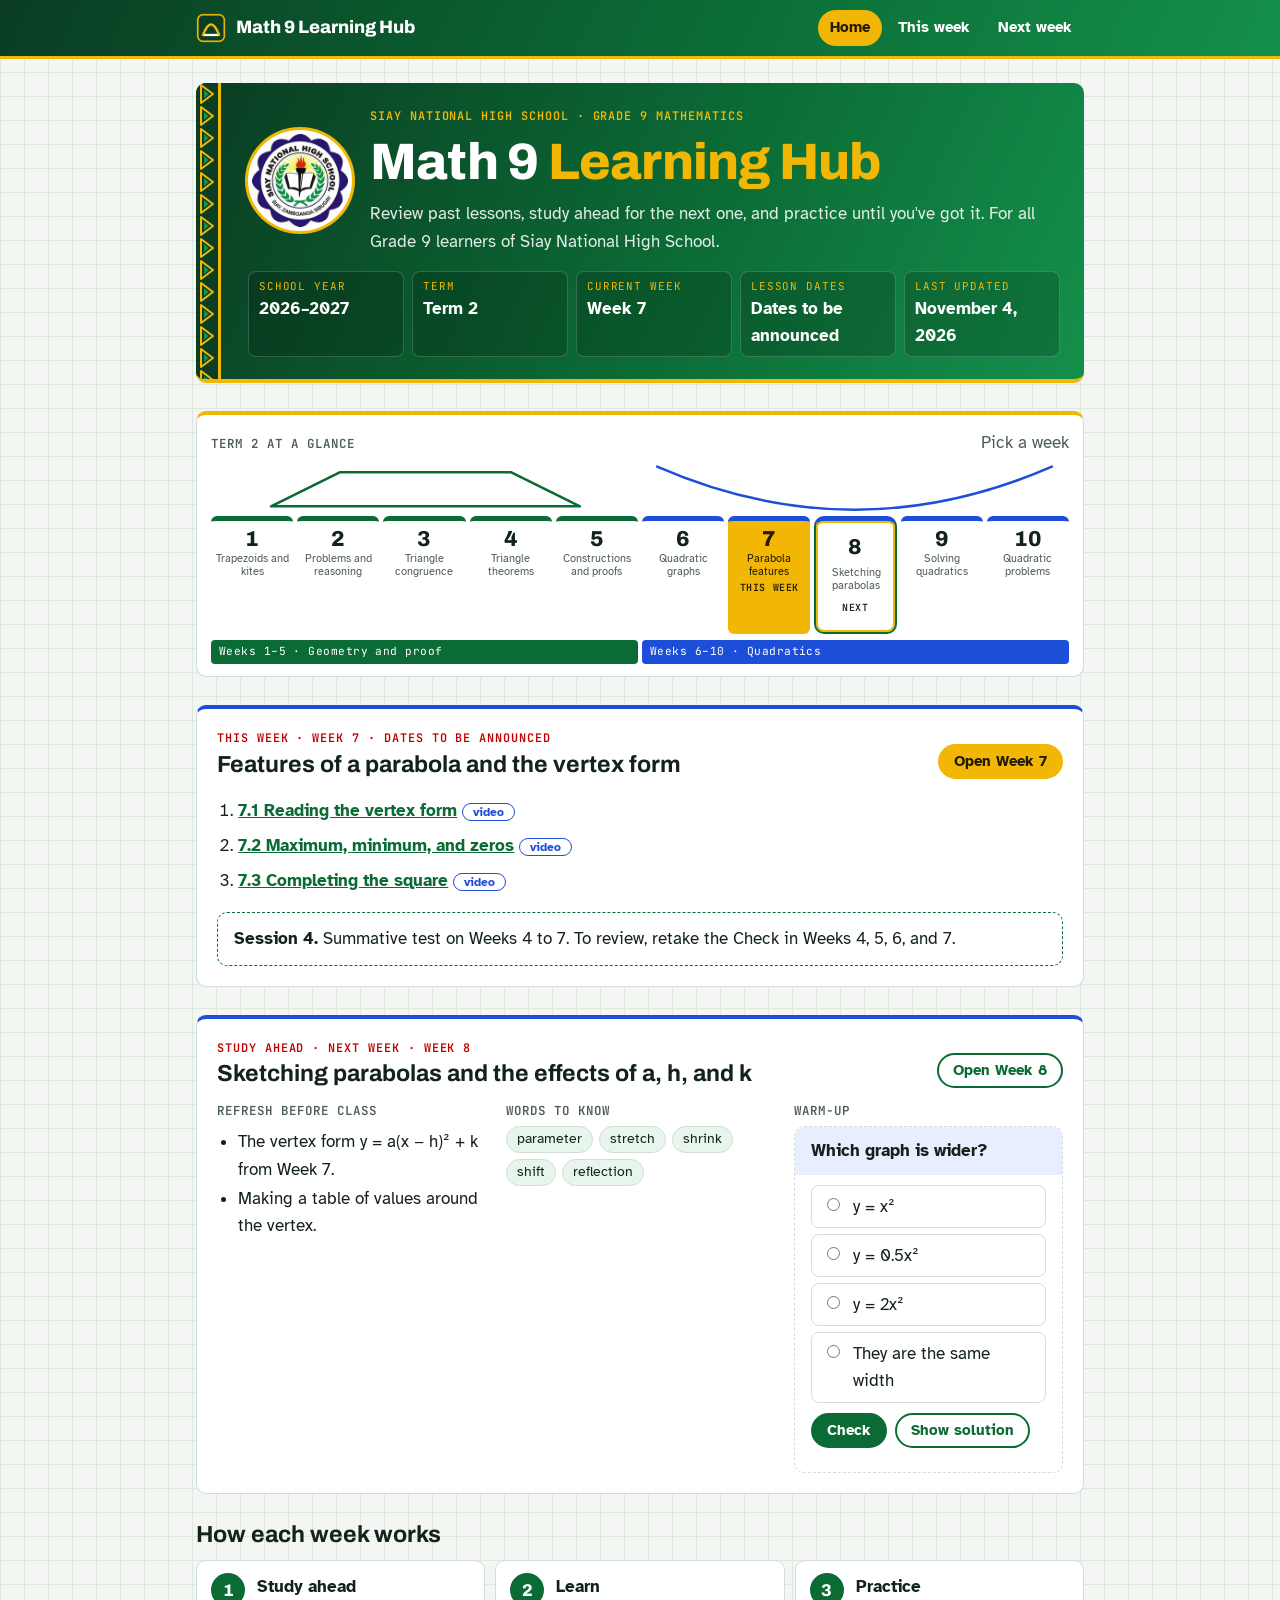
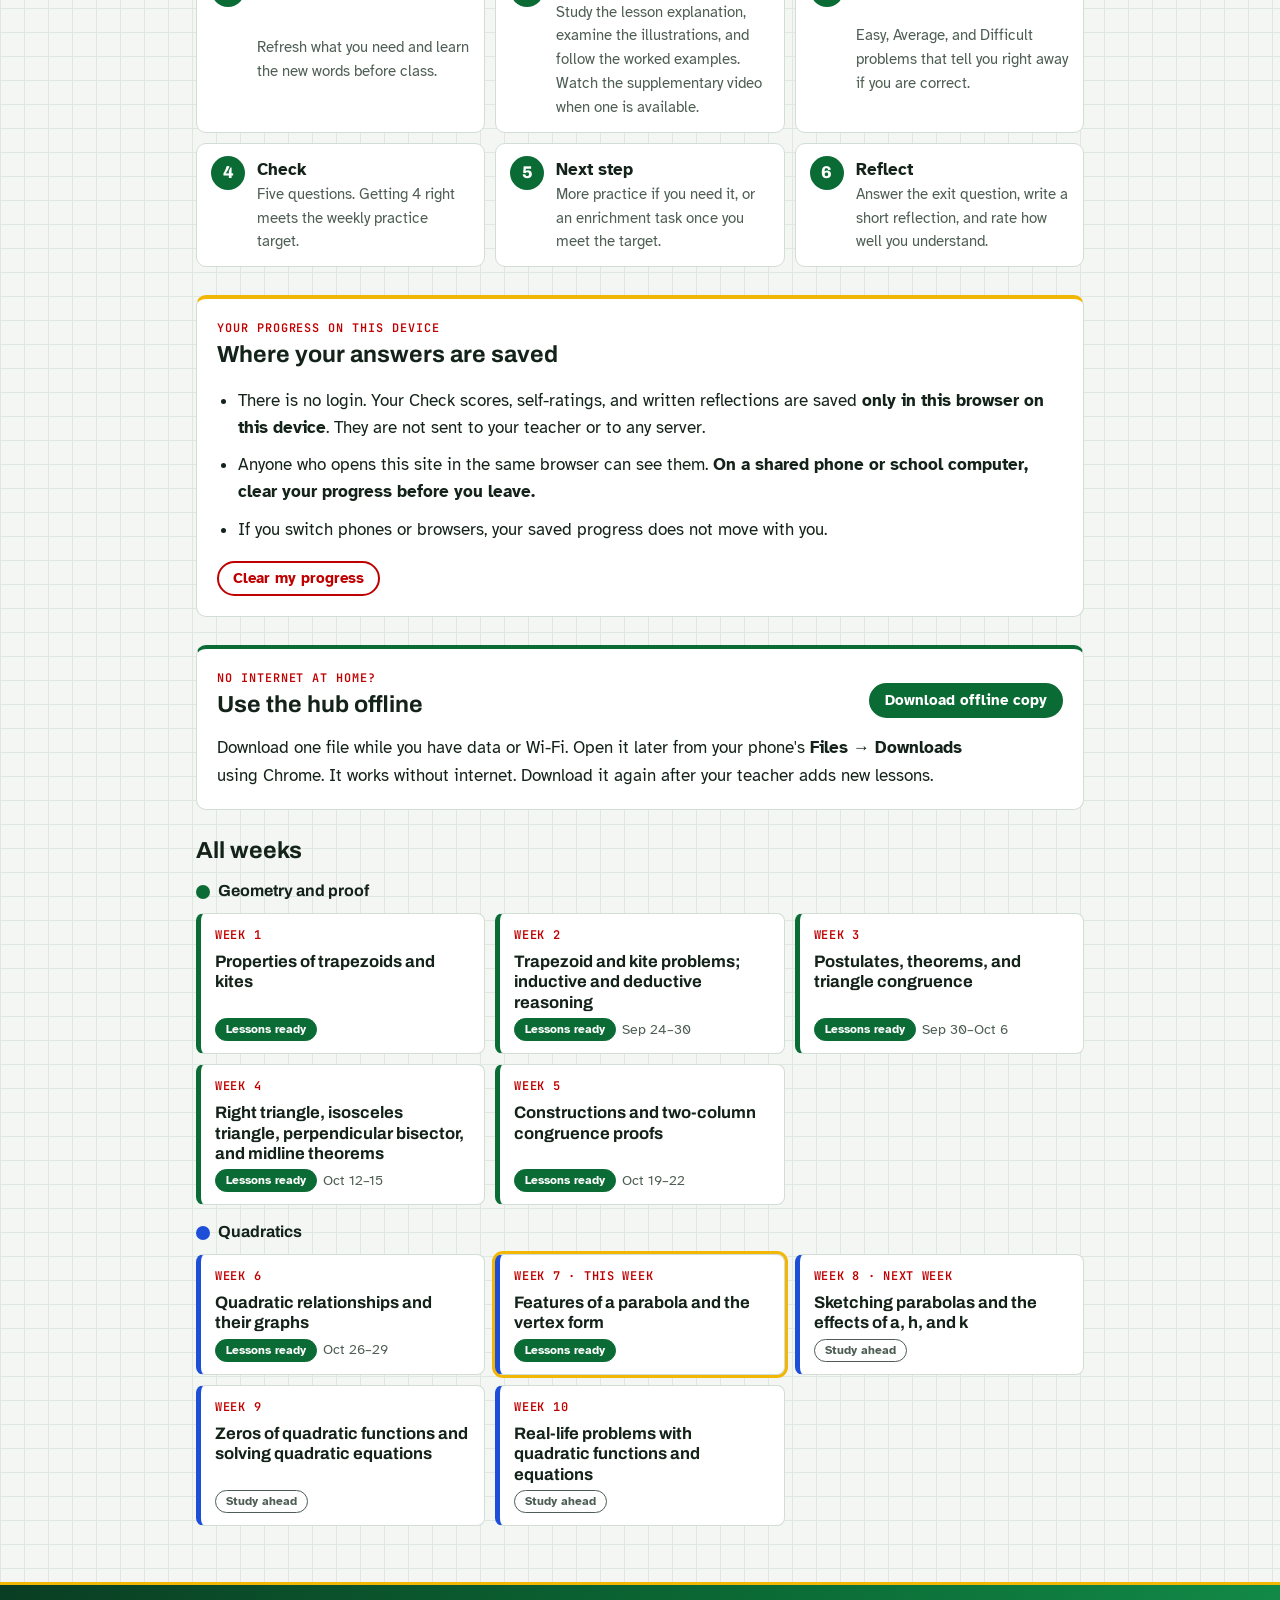
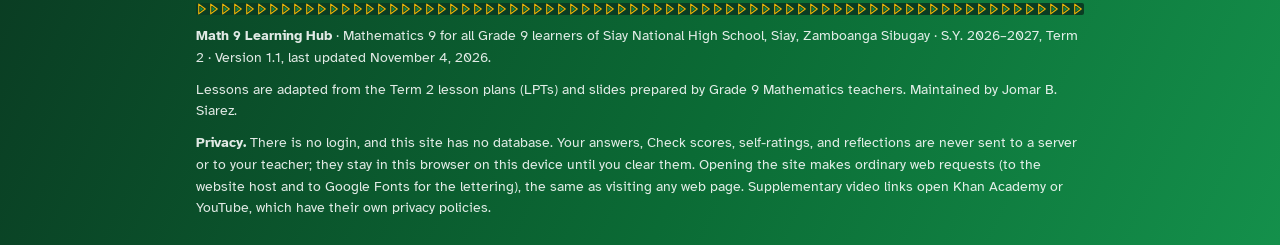
==== commit 87816459: "Add files via upload" ====
--- a/index.html
+++ b/index.html
@@ -5,18 +5,18 @@
 <meta name="viewport" content="width=device-width, initial-scale=1, viewport-fit=cover">
 <title>Math 9 Learning Hub · Siay NHS</title>
 <meta name="description" content="Math 9 Learning Hub for all Grade 9 learners of Siay National High School: Term 2 lessons, practice, weekly checks, and reflections.">
-<link rel="icon" type="image/png" href="assets/images/hub-icon-192.png">
-<link rel="apple-touch-icon" href="assets/images/hub-icon-192.png">
+<link rel="icon" type="image/png" href="hub-icon-192.png">
+<link rel="apple-touch-icon" href="hub-icon-192.png">
 <link rel="preconnect" href="https://fonts.googleapis.com">
 <link rel="stylesheet" href="https://fonts.googleapis.com/css2?family=Archivo:wght@600;700;800&family=Atkinson+Hyperlegible:ital,wght@0,400;0,700;1,400&family=JetBrains+Mono:wght@400;600&display=swap">
-<link rel="stylesheet" href="css/styles.css">
+<link rel="stylesheet" href="styles.css">
 </head>
 <body>
 <a class="skip-link" href="#app">Skip to main content</a>
 <header class="bar greenband">
   <div class="wrap">
     <a class="brand" href="#home">
-      <img src="assets/images/hub-icon-192.png" alt="" width="30" height="30">
+      <img src="hub-icon-192.png" alt="" width="30" height="30">
       Math 9 Learning Hub
     </a>
     <nav id="main-nav" aria-label="Main"><a href="#home">Home</a></nav>
@@ -28,24 +28,24 @@
 <footer class="site greenband"><div class="wrap" id="site-footer"></div></footer>
 
 <!-- 1. Settings: change the current week here -->
-<script src="js/config.js"></script>
-<script src="js/helpers.js"></script>
+<script src="config.js"></script>
+<script src="helpers.js"></script>
 <!-- 2. Lessons: one file per week -->
-<script src="lessons/week01.js"></script>
-<script src="lessons/week02.js"></script>
-<script src="lessons/week03.js"></script>
-<script src="lessons/week04.js"></script>
-<script src="lessons/week05.js"></script>
-<script src="lessons/week06.js"></script>
-<script src="lessons/week07.js"></script>
-<script src="lessons/week08.js"></script>
-<script src="lessons/week09.js"></script>
-<script src="lessons/week10.js"></script>
+<script src="week01.js"></script>
+<script src="week02.js"></script>
+<script src="week03.js"></script>
+<script src="week04.js"></script>
+<script src="week05.js"></script>
+<script src="week06.js"></script>
+<script src="week07.js"></script>
+<script src="week08.js"></script>
+<script src="week09.js"></script>
+<script src="week10.js"></script>
 <!-- 3. Site scripts -->
-<script src="js/figures.js"></script>
-<script src="js/progress.js"></script>
-<script src="js/activities.js"></script>
-<script src="js/navigation.js"></script>
-<script src="js/app.js"></script>
+<script src="figures.js"></script>
+<script src="progress.js"></script>
+<script src="activities.js"></script>
+<script src="navigation.js"></script>
+<script src="app.js"></script>
 </body>
 </html>
--- a/styles.css
+++ b/styles.css
@@ -0,0 +1,326 @@
+/* Layout: the Division slide look carried onto the web. Green gradient banners with a gold rule and a woven band, white cards on a light graph-paper ground, blue-tinted questions and green-tinted answers. Green marks geometry weeks, blue marks quadratics weeks. */
+:root{
+  --paper:#F3F6F3; --sheet:#FFFFFF; --grid:#DEE8E1; --ink:#14231A; --muted:#4E5E54; --line:#D2DDD5;
+  --brand:#0B6B35; --brand-dk:#0A3D23; --brand-hi:#14904B; --gold:#F2B705; --gold-ink:#7A5A00; --on-brand:#FFFFFF;
+  --geo:#0B6B35; --alg:#1D4ED8; --accent:var(--brand); --on-accent:#FFFFFF;
+  --q-tint:#E6EEFF; --a-tint:#E7F5EC; --red:#C00000;
+  --good:#15803D; --bad:#C00000; --warn:#B7791F; --hl:#F2B705; --hl-ink:#231A00;
+  --f-display:"Archivo",Arial,ui-sans-serif,system-ui,sans-serif;
+  --f-body:"Atkinson Hyperlegible",Arial,ui-sans-serif,system-ui,sans-serif;
+  --f-mono:"JetBrains Mono",ui-monospace,Menlo,Consolas,monospace;
+  --weave:url("data:image/svg+xml,%3Csvg xmlns='http://www.w3.org/2000/svg' width='22' height='22'%3E%3Crect width='22' height='22' fill='%230A3D23'/%3E%3Cpath d='M5 2 L17 11 L5 20 Z' fill='none' stroke='%23F2B705' stroke-width='2' stroke-linejoin='round'/%3E%3Cpath d='M8 7 L13 11 L8 15 Z' fill='%2314904B'/%3E%3C/svg%3E");
+  color-scheme:light;
+}
+@media (prefers-color-scheme:dark){:root:not([data-theme="light"]){
+  --paper:#0C1611; --sheet:#132219; --grid:#17291E; --ink:#E6EFE8; --muted:#9FB3A6; --line:#27392D;
+  --brand:#3FBF73; --gold-ink:#F2C230; --geo:#4CC27F; --alg:#8AA9FF; --on-accent:#07120B;
+  --q-tint:#17223F; --a-tint:#12301F; --red:#FF7A70;
+  --good:#4CC27F; --bad:#FF7A70; --warn:#E3A84A; --hl:#D9A900; --hl-ink:#1A1400; color-scheme:dark}}
+:root[data-theme="dark"]{
+  --paper:#0C1611; --sheet:#132219; --grid:#17291E; --ink:#E6EFE8; --muted:#9FB3A6; --line:#27392D;
+  --brand:#3FBF73; --gold-ink:#F2C230; --geo:#4CC27F; --alg:#8AA9FF; --on-accent:#07120B;
+  --q-tint:#17223F; --a-tint:#12301F; --red:#FF7A70;
+  --good:#4CC27F; --bad:#FF7A70; --warn:#E3A84A; --hl:#D9A900; --hl-ink:#1A1400; color-scheme:dark}
+
+*{box-sizing:border-box}
+html{padding-top:env(safe-area-inset-top,0px);padding-bottom:env(safe-area-inset-bottom,0px)}
+body{margin:0;background:var(--paper);color:var(--ink);font-family:var(--f-body);font-size:17px;line-height:1.6;
+  background-image:linear-gradient(var(--grid) 1px,transparent 1px),linear-gradient(90deg,var(--grid) 1px,transparent 1px);background-size:24px 24px}
+body::before{content:"";position:fixed;inset:0 0 auto;height:env(safe-area-inset-top,0px);z-index:10;background:var(--brand-dk)}
+img{max-width:100%}
+[hidden]{display:none!important}
+.wrap{max-width:920px;margin:0 auto;padding-left:max(16px,env(safe-area-inset-left,0px));padding-right:max(16px,env(safe-area-inset-right,0px))}
+a{color:var(--accent)}
+a:focus-visible,button:focus-visible,input:focus-visible,label.choice:focus-within{outline:3px solid var(--gold);outline-offset:2px}
+
+/* the green gradient used on the Division slides */
+.greenband{background:linear-gradient(115deg,var(--brand-dk) 0%,#0B6B35 55%,var(--brand-hi) 100%);color:var(--on-brand)}
+
+header.bar{position:sticky;top:env(safe-area-inset-top,0px);z-index:5;border-bottom:3px solid var(--gold)}
+header.bar .wrap{display:flex;flex-wrap:wrap;align-items:center;gap:8px 16px;padding-block:10px}
+.brand{font-family:var(--f-display);font-weight:800;font-size:1.12rem;display:flex;align-items:center;gap:10px;color:var(--on-brand);text-decoration:none}
+header.bar nav{display:flex;gap:4px;margin-left:auto}
+header.bar nav a{font-weight:700;font-size:.92rem;color:var(--on-brand);text-decoration:none;padding:6px 12px;border-radius:999px}
+header.bar nav a:hover{background:rgba(255,255,255,.14)}
+header.bar nav a[aria-current="page"]{background:var(--gold);color:#231A00}
+
+main{padding-block:24px 56px}
+h1,h2,h3,h4{font-family:var(--f-display);line-height:1.15;text-wrap:balance;margin:0}
+h1{font-size:clamp(2rem,5.6vw,3.2rem);font-weight:800;letter-spacing:-.015em}
+h2{font-size:1.45rem;font-weight:700}
+h3{font-size:1.18rem;font-weight:700}
+h4,.h4{font-size:.78rem;font-family:var(--f-mono);font-weight:600;letter-spacing:.08em;text-transform:uppercase;color:var(--muted)}
+p{margin:0;max-width:68ch}
+ul,ol{margin:0;padding-left:1.25em}
+li{margin-block:2px}
+.eyebrow{font-family:var(--f-mono);font-size:.74rem;letter-spacing:.08em;text-transform:uppercase;color:var(--muted)}
+.muted{color:var(--muted)}
+.o{text-decoration:overline;text-decoration-thickness:1.5px}
+.f{font-family:var(--f-mono);background:var(--a-tint);border-radius:4px;padding:1px 6px;white-space:nowrap}
+.view{display:flex;flex-direction:column;gap:28px}
+.row{display:flex;flex-wrap:wrap;gap:8px;align-items:center}
+
+.btn{font:inherit;font-weight:700;font-size:.92rem;border:2px solid var(--accent);background:var(--sheet);color:var(--accent);padding:6px 14px;border-radius:999px;cursor:pointer;text-decoration:none;display:inline-flex;align-items:center;gap:6px;line-height:1.3}
+.btn:hover{background:var(--a-tint)}
+.btn.primary{background:var(--accent);color:var(--on-accent)}
+.btn.primary:hover{filter:brightness(1.1)}
+.btn.gold{background:var(--gold);border-color:var(--gold);color:#231A00}
+.btn.sm{font-size:.85rem;padding:3px 12px}
+
+/* banners: green gradient + woven band on the left + gold rule */
+.banner{position:relative;border-radius:10px;overflow:hidden;padding:24px 24px 22px 52px;display:flex;flex-direction:column;gap:10px;border-bottom:4px solid var(--gold)}
+.banner::before{content:"";position:absolute;inset:0 auto 0 0;width:22px;background:var(--weave);background-size:22px 22px;border-right:3px solid var(--gold)}
+.banner .eyebrow{color:var(--gold);font-weight:600}
+.banner p{color:rgba(255,255,255,.88)}
+.banner .gold-text{color:var(--gold)}
+.weave-strip{height:12px;background:var(--weave);background-size:12px 12px;border-radius:2px}
+
+/* term map */
+.map{background:var(--sheet);border:1px solid var(--line);border-top:4px solid var(--gold);border-radius:10px;padding:14px 14px 12px}
+.map-head{display:flex;justify-content:space-between;align-items:baseline;gap:8px;flex-wrap:wrap;margin-bottom:4px}
+.map-art{display:block;width:100%;height:52px}
+.map-art *{fill:none;stroke-width:2.5;vector-effect:non-scaling-stroke}
+.art-geo,.art-geo-d{stroke:var(--geo);stroke-linejoin:round}
+.art-geo-d{stroke-dasharray:4 5;stroke-width:1.5}
+.art-alg{stroke:var(--alg);stroke-linecap:round}
+.ticks{list-style:none;padding:0;margin:4px 0 0;display:grid;grid-template-columns:repeat(10,minmax(0,1fr));gap:4px}
+.ticks li{margin:0;min-width:0}
+.tick{position:relative;height:100%;display:flex;flex-direction:column;align-items:stretch;text-align:center;gap:2px;text-decoration:none;color:var(--ink);padding:8px 2px 6px;border-radius:6px;border-top:5px solid var(--geo)}
+.tick.alg{border-top-color:var(--alg)}
+.tick:hover{background:var(--a-tint)}
+.tn{font-family:var(--f-display);font-weight:800;font-size:1.35rem;line-height:1}
+.ts{display:block;width:100%;font-size:.68rem;line-height:1.2;color:var(--muted);overflow-wrap:normal;hyphens:manual}
+.tick.now{background:var(--gold);color:#231A00}
+.tick.now .ts{color:#231A00}
+.tick.next{box-shadow:inset 0 0 0 2px var(--gold)}
+.flag{font-family:var(--f-mono);font-size:.62rem;font-weight:600;letter-spacing:.06em;text-transform:uppercase}
+.bands{display:grid;grid-template-columns:1fr 1fr;gap:4px;margin-top:6px}
+.band{font-family:var(--f-mono);font-size:.7rem;letter-spacing:.04em;padding:3px 8px;border-radius:4px;color:#FFFFFF}
+.band.geo{background:#0B6B35} .band.alg{background:#1D4ED8}
+@media (max-width:560px){.ts{display:none}.tn{font-size:1.1rem}.banner{padding-left:44px}}
+
+/* panels */
+.panel{background:var(--sheet);border:1px solid var(--line);border-radius:10px;padding:20px;display:flex;flex-direction:column;gap:16px}
+.panel-head{display:flex;flex-wrap:wrap;gap:12px;justify-content:space-between;align-items:flex-end}
+.panel-head>div{display:flex;flex-direction:column;gap:4px;min-width:0}
+.panel-head .eyebrow{color:var(--red);font-weight:600}
+.nextup{border-top:4px solid var(--alg)}
+.nextup.geo{border-top-color:var(--geo)}
+.study{display:grid;grid-template-columns:repeat(auto-fit,minmax(230px,1fr));gap:20px}
+.study-col{display:flex;flex-direction:column;gap:8px;min-width:0}
+.chips{display:flex;flex-wrap:wrap;gap:6px;list-style:none;padding:0;margin:0}
+.chip{margin:0;border:1px solid var(--line);background:var(--a-tint);border-radius:999px;padding:1px 10px;font-size:.88rem}
+
+.how{display:flex;flex-direction:column;gap:12px}
+.steps{list-style:none;padding:0;display:grid;grid-template-columns:repeat(auto-fit,minmax(240px,1fr));gap:10px;counter-reset:s}
+.steps li{counter-increment:s;display:grid;grid-template-columns:auto 1fr;column-gap:12px;background:var(--sheet);border:1px solid var(--line);border-radius:10px;padding:12px 14px;margin:0}
+.steps li::before{content:counter(s);grid-row:span 2;display:grid;place-items:center;width:34px;height:34px;border-radius:50%;background:var(--brand);color:var(--on-accent);font-family:var(--f-display);font-weight:800}
+.steps li span{color:var(--muted);font-size:.93rem}
+
+.weeks{display:flex;flex-direction:column;gap:12px}
+.strand-h{font-size:1rem;display:flex;align-items:center;gap:8px;margin-top:6px}
+.strand-h::before{content:"";width:14px;height:14px;border-radius:50%;background:var(--geo)}
+.strand-h.alg::before{background:var(--alg)}
+.wgrid{display:grid;grid-template-columns:repeat(auto-fill,minmax(250px,1fr));gap:10px}
+.wcard{display:flex;flex-direction:column;gap:6px;background:var(--sheet);border:1px solid var(--line);border-left:5px solid var(--geo);border-radius:8px;padding:12px 14px;text-decoration:none;color:var(--ink);min-width:0}
+.wcard.alg{border-left-color:var(--alg)}
+.wcard:hover{border-color:var(--ink);border-left-color:var(--gold)}
+.wnum{font-family:var(--f-mono);font-size:.75rem;letter-spacing:.06em;text-transform:uppercase;color:var(--red);font-weight:600}
+.wtitle{font-family:var(--f-display);font-weight:700;font-size:1.04rem;line-height:1.22}
+.wmeta{display:flex;flex-wrap:wrap;gap:6px;align-items:center;font-size:.85rem;margin-top:auto}
+.pill{font-size:.75rem;font-weight:700;padding:1px 10px;border-radius:999px;border:1.5px solid currentColor}
+.pill.st-ready{background:var(--brand);border-color:var(--brand);color:var(--on-accent)}
+.pill.st-study{color:var(--muted)} .pill.score{color:var(--alg)}
+
+/* week page */
+.week.alg{--accent:var(--alg)}
+.back{font-weight:700;text-decoration:none;align-self:flex-start}
+.comp{display:flex;flex-direction:column;gap:10px;background:var(--sheet);border:1px solid var(--line);border-radius:10px;padding:16px}
+.comp ol{list-style:none;padding:0;display:flex;flex-direction:column;gap:10px}
+.comp li{display:grid;grid-template-columns:auto 1fr;gap:12px;align-items:start;margin:0}
+.comp .cn{display:grid;place-items:center;width:32px;height:32px;border-radius:50%;background:var(--geo);color:#fff;font-family:var(--f-display);font-weight:800}
+.comp li:nth-child(2) .cn{background:#1D4ED8}
+.comp .cl{display:block;font-size:.8rem;font-weight:700;color:var(--red)}
+.parts{display:flex;flex-wrap:wrap;gap:6px}
+.part{font:inherit;font-size:.88rem;font-weight:700;display:inline-flex;gap:8px;align-items:center;background:var(--sheet);border:1.5px solid var(--line);border-radius:999px;padding:4px 12px 4px 4px;color:var(--ink);cursor:pointer}
+.part span{display:grid;place-items:center;width:22px;height:22px;border-radius:50%;background:var(--accent);color:var(--on-accent);font-size:.75rem}
+.part:hover{border-color:var(--accent)}
+.block{display:flex;flex-direction:column;gap:16px;scroll-margin-top:84px}
+.block>h2{display:flex;align-items:center;gap:10px;padding-bottom:8px;border-bottom:3px solid var(--gold)}
+.sn{display:grid;place-items:center;width:36px;height:36px;border-radius:50%;background:var(--brand);color:var(--on-accent);font-size:1.05rem}
+.block>.study{background:var(--sheet);border:1px solid var(--line);border-radius:10px;padding:18px}
+.soon{background:var(--sheet);border:1.5px dashed var(--line);border-radius:10px;padding:18px}
+
+.lesson{background:var(--sheet);border:1px solid var(--line);border-radius:10px;padding:20px;display:flex;flex-direction:column;gap:14px;scroll-margin-top:84px}
+.lesson-head{display:flex;gap:12px;align-items:center}
+.lesson-num{font-family:var(--f-mono);font-weight:600;font-size:.85rem;padding:2px 10px;border-radius:999px;background:var(--accent);color:var(--on-accent)}
+.video{display:flex;gap:12px;align-items:center;padding:10px 14px;border-radius:10px;border:1.5px dashed var(--line);background:var(--paper);color:var(--ink);text-decoration:none}
+.video b{display:block;font-size:.95rem}.video small{color:var(--muted);font-size:.85rem}
+.video.ready{border-style:solid;border-color:var(--accent)}
+.play{flex:none;width:38px;height:38px;border-radius:50%;background:var(--grid);position:relative}
+.play::after{content:"";position:absolute;left:15px;top:11px;border-left:12px solid var(--muted);border-top:8px solid transparent;border-bottom:8px solid transparent}
+.video.ready .play{background:var(--accent)}.video.ready .play::after{border-left-color:var(--on-accent)}
+.key{background:var(--a-tint);border-left:5px solid var(--brand);border-radius:0 8px 8px 0;padding:10px 14px;font-size:1.03rem}
+.key b{color:var(--red)}
+.lesson-body{display:flex;flex-direction:column;gap:16px}
+.points{display:flex;flex-direction:column;gap:10px}
+.figwrap:empty{display:none}
+.fig{display:block;width:100%;max-width:560px;height:auto;margin-inline:auto}
+.fig .shape *{fill:color-mix(in srgb,var(--accent) 12%,transparent);stroke:var(--ink);stroke-width:2;stroke-linejoin:round}
+.fig .diag line{stroke:var(--muted);stroke-width:1.5;stroke-dasharray:5 5}
+.fig .mark path,.fig .accent path{fill:none;stroke:var(--ink);stroke-width:2;stroke-linecap:round}
+.fig .accent path{stroke:var(--red);stroke-width:2.5}
+.fig .right{fill:none;stroke:var(--ink);stroke-width:1.5}
+.fig .mid{stroke:var(--red);stroke-width:3;stroke-dasharray:8 5}
+.fig .box{fill:none;stroke:var(--muted);stroke-width:1.2;stroke-dasharray:3 4}
+.fig .lbl{font-family:var(--f-display);font-weight:700;font-size:20px;fill:var(--ink)}
+.fig .lbl.sm{font-size:16px}
+.fig .cap{font-family:var(--f-mono);font-size:14px;fill:var(--muted)}
+.fig .cap.strong{fill:var(--red);font-weight:600}
+.example{border:1px solid var(--line);border-radius:10px;overflow:hidden;display:flex;flex-direction:column}
+.example .eyebrow{padding:8px 16px 0;color:var(--red);font-weight:600}
+.example .q{background:var(--q-tint);margin:8px 0 0;padding:10px 16px;max-width:none}
+.example ol{font-family:var(--f-mono);font-size:.92rem;background:var(--a-tint);padding:10px 16px 12px 2.4em}
+.q{font-weight:700}
+
+.explore{border:2px solid var(--accent);border-radius:10px;padding:14px;display:flex;flex-direction:column;gap:12px;background:var(--sheet)}
+.explore-head{display:flex;flex-direction:column;gap:2px}
+.explore-head .eyebrow{color:var(--red);font-weight:600}
+.explore .fig{max-width:340px}
+.sliders{display:grid;grid-template-columns:1fr;gap:4px 16px}
+@media (min-width:620px){.sliders{grid-template-columns:1fr 1fr;grid-auto-flow:column;grid-template-rows:auto auto}}
+.sliders label{font-size:.92rem;font-weight:700}
+.sliders output{font-family:var(--f-mono)}
+input[type=range]{width:100%;accent-color:var(--accent)}
+.result{font-family:var(--f-mono);font-size:.95rem;background:var(--a-tint);border-radius:8px;padding:8px 12px;overflow-wrap:anywhere}
+.sort-item{border-top:1px solid var(--line);padding-top:10px;display:flex;flex-direction:column;gap:8px}
+/* Weeks 3-7: geometry marks, coordinate planes, tiles, proofs */
+.fig.wide{max-width:680px}
+.explore .fig.wide{max-width:560px}
+.fig .tri,.fig .plane{fill:color-mix(in srgb,var(--accent) 12%,transparent);stroke:var(--ink);stroke-width:2;stroke-linejoin:round}
+.fig .ln{stroke:var(--ink);stroke-width:2;fill:none;stroke-linecap:round}
+.fig .ln.dash{stroke:var(--muted);stroke-dasharray:6 5}
+.fig .acc{stroke:var(--red);stroke-width:4;fill:none;stroke-linecap:round}
+.fig .tk{stroke:var(--ink);stroke-width:2}
+.fig .am{fill:none;stroke:var(--ink);stroke-width:1.8}
+.fig .am.hot{stroke:var(--red);stroke-width:2.6}
+.fig .ink,.fig .pt{fill:var(--ink)}
+.fig .pt.hot{fill:var(--red)}
+.fig .lbl.xs{font-size:14px}
+.fig .tile{fill:color-mix(in srgb,var(--accent) 16%,transparent);stroke:var(--ink);stroke-width:2}
+.fig .tile.miss{fill:color-mix(in srgb,var(--gold) 34%,transparent);stroke-dasharray:6 4}
+.fig .gl{stroke:var(--grid);stroke-width:1}
+.fig .ax{stroke:var(--muted);stroke-width:1.6}
+.fig .num{font-family:var(--f-mono);font-size:11px;fill:var(--muted)}
+.fig .curve{fill:none;stroke:var(--accent);stroke-width:3.2;stroke-linecap:round;stroke-linejoin:round}
+.fig .parent{fill:none;stroke:var(--muted);stroke-width:1.6;stroke-dasharray:5 5}
+.fig .axis-sym{stroke:var(--red);stroke-width:1.6;stroke-dasharray:6 5}
+@media (min-width:620px){.sliders.s3{grid-template-columns:1fr 1fr 1fr}}
+.proof{border-collapse:collapse;width:100%;max-width:640px;font-size:.95rem}
+.proof caption{caption-side:top;text-align:left;font-weight:700;padding-bottom:6px}
+.proof th{font-family:var(--f-mono);font-size:.75rem;letter-spacing:.06em;text-transform:uppercase;text-align:left;color:var(--on-accent);background:var(--accent);padding:6px 10px}
+.proof td{border-bottom:1px solid var(--line);padding:6px 10px;vertical-align:top}
+.proof tr:nth-child(even) td{background:var(--a-tint)}
+.proof td:first-child{width:55%}
+.note{background:var(--sheet);border:1.5px dashed var(--brand);border-radius:10px;padding:12px 16px;max-width:none}
+
+.level{display:flex;flex-direction:column;gap:10px}
+.lv{display:inline-block;padding:2px 12px;border-radius:999px;color:#fff;background:var(--good);letter-spacing:.06em}
+.lv-average{background:#B7791F} .lv-difficult{background:#C00000}
+.prob{display:flex;flex-direction:column;gap:10px;background:var(--sheet);border:1px solid var(--line);border-radius:10px;padding:0 0 14px;overflow:hidden}
+.prob>*:not(.q){margin-inline:16px}
+.prob>.q{background:var(--q-tint);padding:10px 16px;max-width:none}
+.study .prob{border-style:dashed}
+.answer-row{display:flex;align-items:center;gap:8px}
+.ans{font:inherit;font-family:var(--f-mono);font-size:1rem;width:9em;max-width:100%;padding:6px 10px;border:2px solid var(--line);border-radius:8px;background:var(--sheet);color:var(--ink)}
+.ans:focus{border-color:var(--accent)}
+.unit{font-family:var(--f-mono);color:var(--muted)}
+.fb{font-weight:700;min-height:1.2em}
+.fb:empty{min-height:0}
+.fb.ok{color:var(--good)} .fb.no{color:var(--bad)}
+.sol{font-family:var(--f-mono);font-size:.92rem;color:var(--ink);background:var(--a-tint);border-radius:8px;padding:8px 12px;white-space:pre-wrap}
+
+.choices{display:flex;flex-direction:column;gap:6px}
+.choice{display:flex;gap:10px;align-items:flex-start;padding:7px 10px;border:1.5px solid var(--line);border-radius:8px;cursor:pointer;background:var(--sheet)}
+.choice:hover{border-color:var(--accent)}
+.choice input{margin-top:5px;accent-color:var(--accent)}
+.check{display:flex;flex-direction:column;gap:12px}
+.check-item{border:1px solid var(--line);border-radius:10px;background:var(--sheet);padding:14px 16px;margin:0;display:flex;flex-direction:column;gap:10px;min-width:0}
+.check-item legend{float:left;width:100%;font-weight:700;display:flex;gap:10px;padding:0}
+.check-item legend + *{clear:both}
+.qn{flex:none;display:grid;place-items:center;width:26px;height:26px;border-radius:50%;background:var(--accent);color:var(--on-accent);font-family:var(--f-mono);font-size:.85rem}
+.check-item.right{border-color:var(--good);box-shadow:inset 5px 0 0 var(--good)}
+.check-item.wrong{border-color:var(--bad);box-shadow:inset 5px 0 0 var(--bad)}
+.check-item.wrong .choice.is-answer,.check-item.right .choice.is-answer{border-color:var(--good);background:var(--a-tint)}
+.next{background:var(--sheet);border:2px solid var(--brand);border-top:5px solid var(--gold);border-radius:10px;padding:16px;display:flex;flex-direction:column;gap:8px}
+.next .eyebrow{color:var(--red);font-weight:600}
+
+.lights{display:flex;flex-direction:column;gap:8px;max-width:480px}
+.light{font:inherit;display:flex;gap:12px;align-items:center;text-align:left;padding:8px 12px;border:1.5px solid var(--line);border-radius:10px;background:var(--sheet);color:var(--ink);cursor:pointer}
+.light:hover{border-color:var(--accent)}
+.light.on{border:2px solid var(--brand);font-weight:700;background:var(--a-tint)}
+.dot{flex:none;width:18px;height:18px;border-radius:50%}
+.dot-green{background:#15803D} .dot-yellow{background:#F2B705} .dot-red{background:#C00000}
+.pager{display:flex;justify-content:space-between;gap:8px;border-top:1px solid var(--line);padding-top:16px}
+footer.site{border-top:3px solid var(--gold)}
+footer.site .wrap{display:flex;flex-direction:column;gap:10px;padding-block:18px 26px;font-size:.85rem}
+footer.site p{max-width:none;color:rgba(255,255,255,.88)}
+@media (prefers-reduced-motion:no-preference){.view{animation:in .25s ease-out}@keyframes in{from{transform:translateY(6px)}to{transform:none}}}
+
+/* ---------- Version 1.1 additions ---------- */
+.skip-link{position:absolute;left:12px;top:-60px;z-index:20;background:var(--gold);color:#231A00;font-weight:700;padding:10px 16px;border-radius:0 0 10px 10px;text-decoration:none}
+.skip-link:focus{top:0}
+.sr-only{position:absolute;width:1px;height:1px;padding:0;margin:-1px;overflow:hidden;clip:rect(0,0,0,0);white-space:nowrap;border:0}
+main:focus{outline:none}
+h1:focus,h2:focus,.lesson:focus,.next:focus{outline:3px solid var(--gold);outline-offset:4px}
+.brand img{border-radius:6px;display:block}
+.small{font-size:.88rem}
+ul.plain{display:flex;flex-direction:column;gap:6px}
+.banner-row{display:flex;gap:18px;align-items:center;flex-wrap:wrap}
+.banner-text{display:flex;flex-direction:column;gap:8px;flex:1 1 280px;min-width:0}
+.seal{flex:none;width:104px;height:auto;background:#fff;border-radius:50%;padding:4px;box-shadow:0 0 0 3px var(--gold)}
+.facts{display:grid;grid-template-columns:repeat(auto-fit,minmax(130px,1fr));gap:8px;margin:6px 0 0}
+.facts div{background:rgba(0,0,0,.18);border:1px solid rgba(255,255,255,.18);border-radius:8px;padding:6px 10px}
+.facts dt{font-family:var(--f-mono);font-size:.68rem;letter-spacing:.08em;text-transform:uppercase;color:var(--gold)}
+.facts dd{margin:0;font-weight:700;color:#fff}
+.lesson-links{display:flex;flex-direction:column;gap:4px}
+.lesson-links a{font-weight:700}
+.pill.vid{color:var(--alg)}
+.wcard.now{box-shadow:0 0 0 3px var(--gold)}
+.btn.danger{border-color:var(--red);color:var(--red)}
+.btn.danger:hover{background:color-mix(in srgb,var(--red) 10%,var(--sheet))}
+.privacy{border-top:4px solid var(--gold)}
+.offline{border-top:4px solid var(--brand)}
+.video{align-items:flex-start}
+.video.none{border-style:dashed}
+.vlist{margin:4px 0;padding-left:1.1em}
+.vlist a{font-weight:700}
+/* tables in lessons */
+.tbl-wrap{max-width:100%;overflow-x:auto;-webkit-overflow-scrolling:touch}
+.tov,.ctable{border-collapse:collapse;font-size:.95rem;margin:2px 0}
+.tov caption,.ctable caption{caption-side:top;text-align:left;font-weight:700;padding-bottom:6px;font-family:var(--f-body)}
+.tov th,.tov td{border:1.5px solid var(--line);padding:6px 12px;text-align:center;font-family:var(--f-mono);background:var(--sheet);color:var(--ink);min-width:2.8em}
+.tov th{background:var(--accent);color:var(--on-accent);border-color:var(--accent)}
+.tov tr:last-child td{background:var(--a-tint);font-weight:600}
+.ctable{width:100%;max-width:720px}
+.ctable thead th{font-family:var(--f-body);font-size:.85rem;font-weight:700;text-align:left;color:var(--on-accent);background:var(--accent);padding:6px 10px}
+.ctable tbody th{text-align:left;font-weight:700;padding:6px 10px;border-bottom:1px solid var(--line);vertical-align:top}
+.ctable td{border-bottom:1px solid var(--line);padding:6px 10px;vertical-align:top}
+.ctable tbody tr:nth-child(even) th,.ctable tbody tr:nth-child(even) td{background:var(--a-tint)}
+.example ol .tbl-wrap{margin:6px 0}
+/* answers */
+.answer-row{flex-wrap:wrap}
+.ans-label{font-weight:700;font-size:.9rem}
+/* reflection */
+.reflect{display:flex;flex-direction:column;gap:14px}
+.reflect fieldset{border:1px solid var(--line);border-radius:10px;padding:12px 16px 16px;margin:0;background:var(--sheet);display:flex;flex-direction:column;gap:6px;min-width:0}
+.reflect legend{font-weight:700;padding:0 6px}
+.reflect label[for]{font-weight:700;font-size:.95rem;margin-top:6px}
+.reflect textarea{font:inherit;font-size:1rem;width:100%;max-width:640px;padding:8px 10px;border:2px solid var(--line);border-radius:8px;background:var(--sheet);color:var(--ink);resize:vertical}
+.reflect textarea:focus{border-color:var(--accent);outline:3px solid var(--gold);outline-offset:1px}
+.lights{max-width:none}
+.light{cursor:pointer;max-width:480px}
+.light input{accent-color:var(--brand);width:18px;height:18px;margin:0}
+.light:has(input:checked){border:2px solid var(--brand);font-weight:700;background:var(--a-tint)}
+.light:focus-within{outline:3px solid var(--gold);outline-offset:2px}
+@media (max-width:560px){.seal{width:76px}.banner-row{gap:12px}}
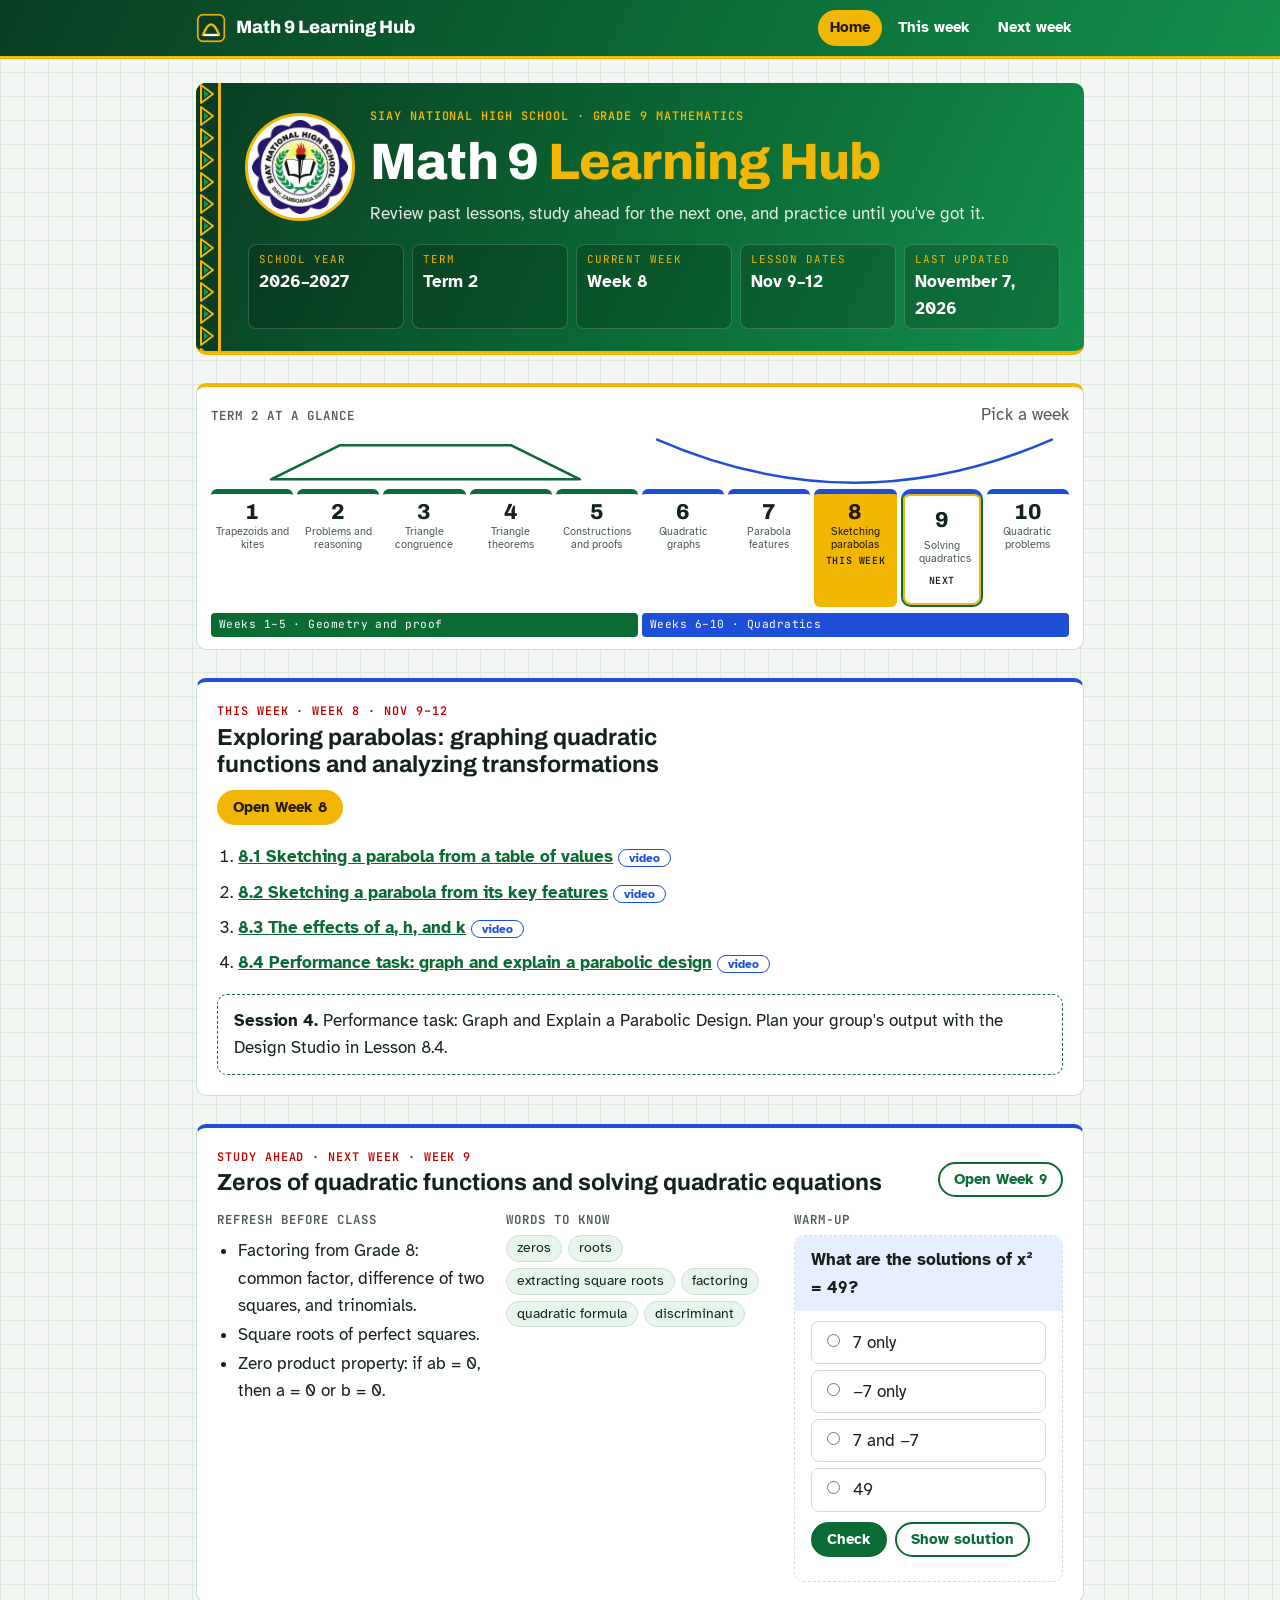
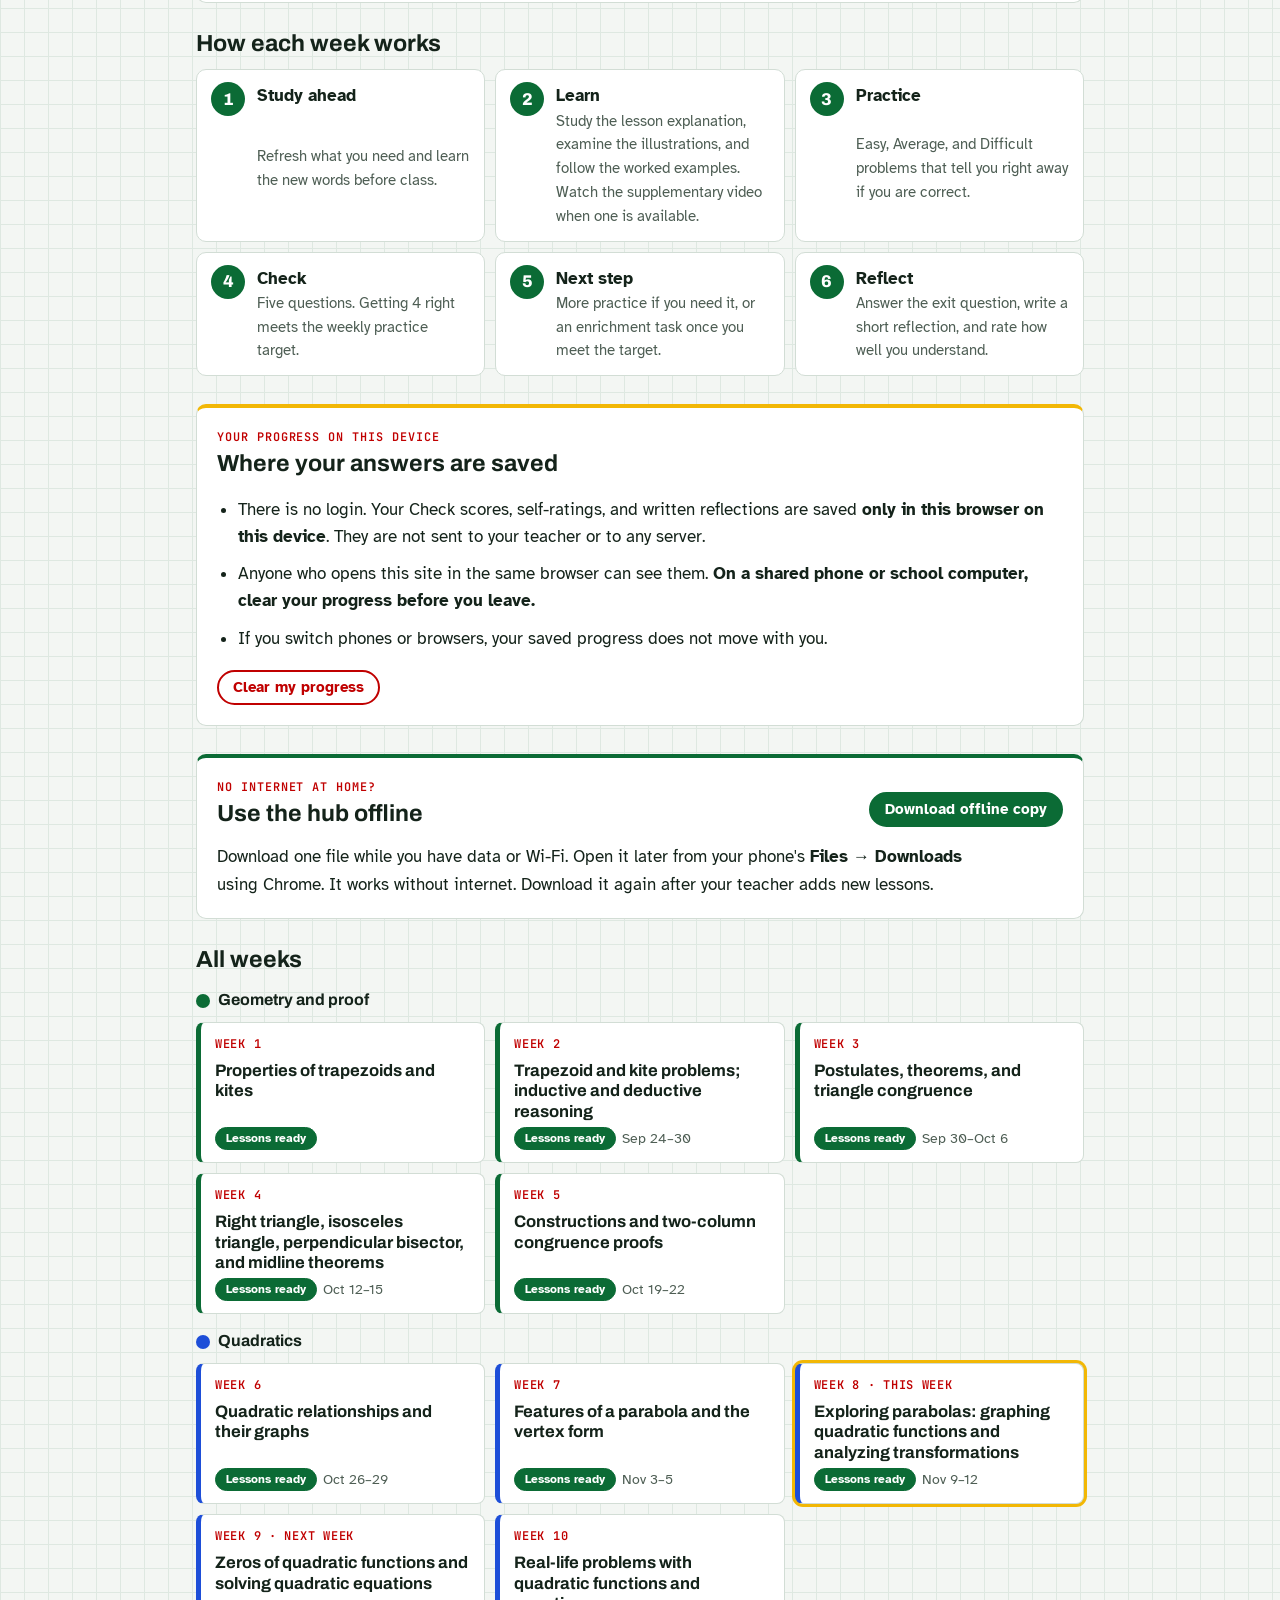
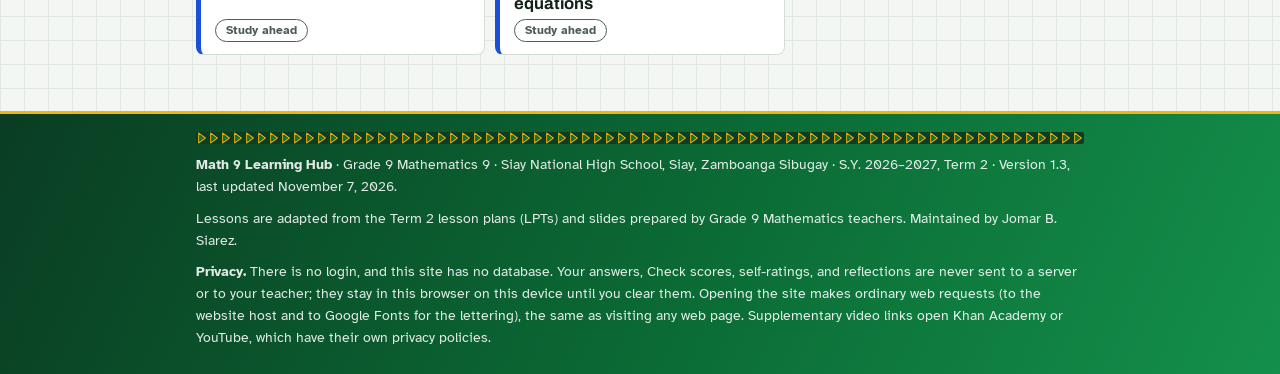
==== commit ac300586: "Add files via upload" ====
--- a/index.html
+++ b/index.html
@@ -4,19 +4,424 @@
 <meta charset="utf-8">
 <meta name="viewport" content="width=device-width, initial-scale=1, viewport-fit=cover">
 <title>Math 9 Learning Hub · Siay NHS</title>
-<meta name="description" content="Math 9 Learning Hub for all Grade 9 learners of Siay National High School: Term 2 lessons, practice, weekly checks, and reflections.">
-<link rel="icon" type="image/png" href="hub-icon-192.png">
-<link rel="apple-touch-icon" href="hub-icon-192.png">
+<meta name="description" content="Math 9 Learning Hub, Grade 9 Mathematics, Siay National High School: Term 2 lessons, interactive activities, practice, weekly checks, and reflections.">
+<link rel="icon" type="image/png" href="[data-uri]">
+<link rel="apple-touch-icon" href="[data-uri]">
 <link rel="preconnect" href="https://fonts.googleapis.com">
 <link rel="stylesheet" href="https://fonts.googleapis.com/css2?family=Archivo:wght@600;700;800&family=Atkinson+Hyperlegible:ital,wght@0,400;0,700;1,400&family=JetBrains+Mono:wght@400;600&display=swap">
-<link rel="stylesheet" href="styles.css">
+<style>
+/* Layout: the Division slide look carried onto the web. Green gradient banners with a gold rule and a woven band, white cards on a light graph-paper ground, blue-tinted questions and green-tinted answers. Green marks geometry weeks, blue marks quadratics weeks. */
+:root{
+  --paper:#F3F6F3; --sheet:#FFFFFF; --grid:#DEE8E1; --ink:#14231A; --muted:#4E5E54; --line:#D2DDD5;
+  --brand:#0B6B35; --brand-dk:#0A3D23; --brand-hi:#14904B; --gold:#F2B705; --gold-ink:#7A5A00; --on-brand:#FFFFFF;
+  --geo:#0B6B35; --alg:#1D4ED8; --accent:var(--brand); --on-accent:#FFFFFF;
+  --q-tint:#E6EEFF; --a-tint:#E7F5EC; --red:#C00000;
+  --c-med:#15803D; --c-alt:#C00000; --c-bis:#1D4ED8; --c-pb:#7C3AED;
+  --good:#15803D; --bad:#C00000; --warn:#B7791F; --hl:#F2B705; --hl-ink:#231A00;
+  --f-display:"Archivo",Arial,ui-sans-serif,system-ui,sans-serif;
+  --f-body:"Atkinson Hyperlegible",Arial,ui-sans-serif,system-ui,sans-serif;
+  --f-mono:"JetBrains Mono",ui-monospace,Menlo,Consolas,monospace;
+  --weave:url("data:image/svg+xml,%3Csvg xmlns='http://www.w3.org/2000/svg' width='22' height='22'%3E%3Crect width='22' height='22' fill='%230A3D23'/%3E%3Cpath d='M5 2 L17 11 L5 20 Z' fill='none' stroke='%23F2B705' stroke-width='2' stroke-linejoin='round'/%3E%3Cpath d='M8 7 L13 11 L8 15 Z' fill='%2314904B'/%3E%3C/svg%3E");
+  color-scheme:light;
+}
+@media (prefers-color-scheme:dark){:root:not([data-theme="light"]){
+  --paper:#0C1611; --sheet:#132219; --grid:#17291E; --ink:#E6EFE8; --muted:#9FB3A6; --line:#27392D;
+  --brand:#3FBF73; --gold-ink:#F2C230; --geo:#4CC27F; --alg:#8AA9FF; --on-accent:#07120B;
+  --q-tint:#17223F; --a-tint:#12301F; --red:#FF7A70;
+  --c-med:#4ADE80; --c-alt:#FF7A70; --c-bis:#8AA9FF; --c-pb:#C4A5FF;
+  --good:#4CC27F; --bad:#FF7A70; --warn:#E3A84A; --hl:#D9A900; --hl-ink:#1A1400; color-scheme:dark}}
+:root[data-theme="dark"]{
+  --paper:#0C1611; --sheet:#132219; --grid:#17291E; --ink:#E6EFE8; --muted:#9FB3A6; --line:#27392D;
+  --brand:#3FBF73; --gold-ink:#F2C230; --geo:#4CC27F; --alg:#8AA9FF; --on-accent:#07120B;
+  --q-tint:#17223F; --a-tint:#12301F; --red:#FF7A70;
+  --c-med:#4ADE80; --c-alt:#FF7A70; --c-bis:#8AA9FF; --c-pb:#C4A5FF;
+  --good:#4CC27F; --bad:#FF7A70; --warn:#E3A84A; --hl:#D9A900; --hl-ink:#1A1400; color-scheme:dark}
+
+*{box-sizing:border-box}
+html{padding-top:env(safe-area-inset-top,0px);padding-bottom:env(safe-area-inset-bottom,0px)}
+body{margin:0;background:var(--paper);color:var(--ink);font-family:var(--f-body);font-size:17px;line-height:1.6;
+  background-image:linear-gradient(var(--grid) 1px,transparent 1px),linear-gradient(90deg,var(--grid) 1px,transparent 1px);background-size:24px 24px}
+body::before{content:"";position:fixed;inset:0 0 auto;height:env(safe-area-inset-top,0px);z-index:10;background:var(--brand-dk)}
+img{max-width:100%}
+[hidden]{display:none!important}
+.wrap{max-width:920px;margin:0 auto;padding-left:max(16px,env(safe-area-inset-left,0px));padding-right:max(16px,env(safe-area-inset-right,0px))}
+a{color:var(--accent)}
+a:focus-visible,button:focus-visible,input:focus-visible,label.choice:focus-within{outline:3px solid var(--gold);outline-offset:2px}
+
+/* the green gradient used on the Division slides */
+.greenband{background:linear-gradient(115deg,var(--brand-dk) 0%,#0B6B35 55%,var(--brand-hi) 100%);color:var(--on-brand)}
+
+header.bar{position:sticky;top:env(safe-area-inset-top,0px);z-index:5;border-bottom:3px solid var(--gold)}
+header.bar .wrap{display:flex;flex-wrap:wrap;align-items:center;gap:8px 16px;padding-block:10px}
+.brand{font-family:var(--f-display);font-weight:800;font-size:1.12rem;display:flex;align-items:center;gap:10px;color:var(--on-brand);text-decoration:none}
+header.bar nav{display:flex;gap:4px;margin-left:auto}
+header.bar nav a{font-weight:700;font-size:.92rem;color:var(--on-brand);text-decoration:none;padding:6px 12px;border-radius:999px}
+header.bar nav a:hover{background:rgba(255,255,255,.14)}
+header.bar nav a[aria-current="page"]{background:var(--gold);color:#231A00}
+
+main{padding-block:24px 56px}
+h1,h2,h3,h4{font-family:var(--f-display);line-height:1.15;text-wrap:balance;margin:0}
+h1{font-size:clamp(2rem,5.6vw,3.2rem);font-weight:800;letter-spacing:-.015em}
+h2{font-size:1.45rem;font-weight:700}
+h3{font-size:1.18rem;font-weight:700}
+h4,.h4{font-size:.78rem;font-family:var(--f-mono);font-weight:600;letter-spacing:.08em;text-transform:uppercase;color:var(--muted)}
+p{margin:0;max-width:68ch}
+ul,ol{margin:0;padding-left:1.25em}
+li{margin-block:2px}
+.eyebrow{font-family:var(--f-mono);font-size:.74rem;letter-spacing:.08em;text-transform:uppercase;color:var(--muted)}
+.muted{color:var(--muted)}
+.o{text-decoration:overline;text-decoration-thickness:1.5px}
+.f{font-family:var(--f-mono);background:var(--a-tint);border-radius:4px;padding:1px 6px;white-space:nowrap}
+.view{display:flex;flex-direction:column;gap:28px}
+.row{display:flex;flex-wrap:wrap;gap:8px;align-items:center}
+
+.btn{font:inherit;font-weight:700;font-size:.92rem;border:2px solid var(--accent);background:var(--sheet);color:var(--accent);padding:6px 14px;border-radius:999px;cursor:pointer;text-decoration:none;display:inline-flex;align-items:center;gap:6px;line-height:1.3}
+.btn:hover{background:var(--a-tint)}
+.btn.primary{background:var(--accent);color:var(--on-accent)}
+.btn.primary:hover{filter:brightness(1.1)}
+.btn.gold{background:var(--gold);border-color:var(--gold);color:#231A00}
+.btn.sm{font-size:.85rem;padding:3px 12px}
+
+/* banners: green gradient + woven band on the left + gold rule */
+.banner{position:relative;border-radius:10px;overflow:hidden;padding:24px 24px 22px 52px;display:flex;flex-direction:column;gap:10px;border-bottom:4px solid var(--gold)}
+.banner::before{content:"";position:absolute;inset:0 auto 0 0;width:22px;background:var(--weave);background-size:22px 22px;border-right:3px solid var(--gold)}
+.banner .eyebrow{color:var(--gold);font-weight:600}
+.banner p{color:rgba(255,255,255,.88)}
+.banner .gold-text{color:var(--gold)}
+.weave-strip{height:12px;background:var(--weave);background-size:12px 12px;border-radius:2px}
+
+/* term map */
+.map{background:var(--sheet);border:1px solid var(--line);border-top:4px solid var(--gold);border-radius:10px;padding:14px 14px 12px}
+.map-head{display:flex;justify-content:space-between;align-items:baseline;gap:8px;flex-wrap:wrap;margin-bottom:4px}
+.map-art{display:block;width:100%;height:52px}
+.map-art *{fill:none;stroke-width:2.5;vector-effect:non-scaling-stroke}
+.art-geo,.art-geo-d{stroke:var(--geo);stroke-linejoin:round}
+.art-geo-d{stroke-dasharray:4 5;stroke-width:1.5}
+.art-alg{stroke:var(--alg);stroke-linecap:round}
+.ticks{list-style:none;padding:0;margin:4px 0 0;display:grid;grid-template-columns:repeat(10,minmax(0,1fr));gap:4px}
+.ticks li{margin:0;min-width:0}
+.tick{position:relative;height:100%;display:flex;flex-direction:column;align-items:stretch;text-align:center;gap:2px;text-decoration:none;color:var(--ink);padding:8px 2px 6px;border-radius:6px;border-top:5px solid var(--geo)}
+.tick.alg{border-top-color:var(--alg)}
+.tick:hover{background:var(--a-tint)}
+.tn{font-family:var(--f-display);font-weight:800;font-size:1.35rem;line-height:1}
+.ts{display:block;width:100%;font-size:.68rem;line-height:1.2;color:var(--muted);overflow-wrap:normal;hyphens:manual}
+.tick.now{background:var(--gold);color:#231A00}
+.tick.now .ts{color:#231A00}
+.tick.next{box-shadow:inset 0 0 0 2px var(--gold)}
+.flag{font-family:var(--f-mono);font-size:.62rem;font-weight:600;letter-spacing:.06em;text-transform:uppercase}
+.bands{display:grid;grid-template-columns:1fr 1fr;gap:4px;margin-top:6px}
+.band{font-family:var(--f-mono);font-size:.7rem;letter-spacing:.04em;padding:3px 8px;border-radius:4px;color:#FFFFFF}
+.band.geo{background:#0B6B35} .band.alg{background:#1D4ED8}
+@media (max-width:560px){.ts{display:none}.tn{font-size:1.1rem}.banner{padding-left:44px}}
+
+/* panels */
+.panel{background:var(--sheet);border:1px solid var(--line);border-radius:10px;padding:20px;display:flex;flex-direction:column;gap:16px}
+.panel-head{display:flex;flex-wrap:wrap;gap:12px;justify-content:space-between;align-items:flex-end}
+.panel-head>div{display:flex;flex-direction:column;gap:4px;min-width:0}
+.panel-head .eyebrow{color:var(--red);font-weight:600}
+.nextup{border-top:4px solid var(--alg)}
+.nextup.geo{border-top-color:var(--geo)}
+.study{display:grid;grid-template-columns:repeat(auto-fit,minmax(230px,1fr));gap:20px}
+.study-col{display:flex;flex-direction:column;gap:8px;min-width:0}
+.chips{display:flex;flex-wrap:wrap;gap:6px;list-style:none;padding:0;margin:0}
+.chip{margin:0;border:1px solid var(--line);background:var(--a-tint);border-radius:999px;padding:1px 10px;font-size:.88rem}
+
+.how{display:flex;flex-direction:column;gap:12px}
+.steps{list-style:none;padding:0;display:grid;grid-template-columns:repeat(auto-fit,minmax(240px,1fr));gap:10px;counter-reset:s}
+.steps li{counter-increment:s;display:grid;grid-template-columns:auto 1fr;column-gap:12px;background:var(--sheet);border:1px solid var(--line);border-radius:10px;padding:12px 14px;margin:0}
+.steps li::before{content:counter(s);grid-row:span 2;display:grid;place-items:center;width:34px;height:34px;border-radius:50%;background:var(--brand);color:var(--on-accent);font-family:var(--f-display);font-weight:800}
+.steps li span{color:var(--muted);font-size:.93rem}
+
+.weeks{display:flex;flex-direction:column;gap:12px}
+.strand-h{font-size:1rem;display:flex;align-items:center;gap:8px;margin-top:6px}
+.strand-h::before{content:"";width:14px;height:14px;border-radius:50%;background:var(--geo)}
+.strand-h.alg::before{background:var(--alg)}
+.wgrid{display:grid;grid-template-columns:repeat(auto-fill,minmax(250px,1fr));gap:10px}
+.wcard{display:flex;flex-direction:column;gap:6px;background:var(--sheet);border:1px solid var(--line);border-left:5px solid var(--geo);border-radius:8px;padding:12px 14px;text-decoration:none;color:var(--ink);min-width:0}
+.wcard.alg{border-left-color:var(--alg)}
+.wcard:hover{border-color:var(--ink);border-left-color:var(--gold)}
+.wnum{font-family:var(--f-mono);font-size:.75rem;letter-spacing:.06em;text-transform:uppercase;color:var(--red);font-weight:600}
+.wtitle{font-family:var(--f-display);font-weight:700;font-size:1.04rem;line-height:1.22}
+.wmeta{display:flex;flex-wrap:wrap;gap:6px;align-items:center;font-size:.85rem;margin-top:auto}
+.pill{font-size:.75rem;font-weight:700;padding:1px 10px;border-radius:999px;border:1.5px solid currentColor}
+.pill.st-ready{background:var(--brand);border-color:var(--brand);color:var(--on-accent)}
+.pill.st-study{color:var(--muted)} .pill.score{color:var(--alg)}
+
+/* week page */
+.week.alg{--accent:var(--alg)}
+.back{font-weight:700;text-decoration:none;align-self:flex-start}
+.comp{display:flex;flex-direction:column;gap:10px;background:var(--sheet);border:1px solid var(--line);border-radius:10px;padding:16px}
+.comp ol{list-style:none;padding:0;display:flex;flex-direction:column;gap:10px}
+.comp li{display:grid;grid-template-columns:auto 1fr;gap:12px;align-items:start;margin:0}
+.comp .cn{display:grid;place-items:center;width:32px;height:32px;border-radius:50%;background:var(--geo);color:#fff;font-family:var(--f-display);font-weight:800}
+.comp li:nth-child(2) .cn{background:#1D4ED8}
+.comp .cl{display:block;font-size:.8rem;font-weight:700;color:var(--red)}
+.parts{display:flex;flex-wrap:wrap;gap:6px}
+.part{font:inherit;font-size:.88rem;font-weight:700;display:inline-flex;gap:8px;align-items:center;background:var(--sheet);border:1.5px solid var(--line);border-radius:999px;padding:4px 12px 4px 4px;color:var(--ink);cursor:pointer}
+.part span{display:grid;place-items:center;width:22px;height:22px;border-radius:50%;background:var(--accent);color:var(--on-accent);font-size:.75rem}
+.part:hover{border-color:var(--accent)}
+.block{display:flex;flex-direction:column;gap:16px;scroll-margin-top:84px}
+.block>h2{display:flex;align-items:center;gap:10px;padding-bottom:8px;border-bottom:3px solid var(--gold)}
+.sn{display:grid;place-items:center;width:36px;height:36px;border-radius:50%;background:var(--brand);color:var(--on-accent);font-size:1.05rem}
+.block>.study{background:var(--sheet);border:1px solid var(--line);border-radius:10px;padding:18px}
+.soon{background:var(--sheet);border:1.5px dashed var(--line);border-radius:10px;padding:18px}
+
+.lesson{background:var(--sheet);border:1px solid var(--line);border-radius:10px;padding:20px;display:flex;flex-direction:column;gap:14px;scroll-margin-top:84px}
+.lesson-head{display:flex;gap:12px;align-items:center}
+.lesson-num{font-family:var(--f-mono);font-weight:600;font-size:.85rem;padding:2px 10px;border-radius:999px;background:var(--accent);color:var(--on-accent)}
+.video{display:flex;gap:12px;align-items:center;padding:10px 14px;border-radius:10px;border:1.5px dashed var(--line);background:var(--paper);color:var(--ink);text-decoration:none}
+.video b{display:block;font-size:.95rem}.video small{color:var(--muted);font-size:.85rem}
+.video.ready{border-style:solid;border-color:var(--accent)}
+.play{flex:none;width:38px;height:38px;border-radius:50%;background:var(--grid);position:relative}
+.play::after{content:"";position:absolute;left:15px;top:11px;border-left:12px solid var(--muted);border-top:8px solid transparent;border-bottom:8px solid transparent}
+.video.ready .play{background:var(--accent)}.video.ready .play::after{border-left-color:var(--on-accent)}
+.key{background:var(--a-tint);border-left:5px solid var(--brand);border-radius:0 8px 8px 0;padding:10px 14px;font-size:1.03rem}
+.key b{color:var(--red)}
+.lesson-body{display:flex;flex-direction:column;gap:16px}
+.points{display:flex;flex-direction:column;gap:10px}
+.figwrap:empty{display:none}
+.fig{display:block;width:100%;max-width:560px;height:auto;margin-inline:auto}
+.fig .shape *{fill:color-mix(in srgb,var(--accent) 12%,transparent);stroke:var(--ink);stroke-width:2;stroke-linejoin:round}
+.fig .diag line{stroke:var(--muted);stroke-width:1.5;stroke-dasharray:5 5}
+.fig .mark path,.fig .accent path{fill:none;stroke:var(--ink);stroke-width:2;stroke-linecap:round}
+.fig .accent path{stroke:var(--red);stroke-width:2.5}
+.fig .right{fill:none;stroke:var(--ink);stroke-width:1.5}
+.fig .mid{stroke:var(--red);stroke-width:3;stroke-dasharray:8 5}
+.fig .box{fill:none;stroke:var(--muted);stroke-width:1.2;stroke-dasharray:3 4}
+.fig .lbl{font-family:var(--f-display);font-weight:700;font-size:20px;fill:var(--ink)}
+.fig .lbl.sm{font-size:16px}
+.fig .cap{font-family:var(--f-mono);font-size:14px;fill:var(--muted)}
+.fig .cap.strong{fill:var(--red);font-weight:600}
+.example{border:1px solid var(--line);border-radius:10px;overflow:hidden;display:flex;flex-direction:column}
+.example .eyebrow{padding:8px 16px 0;color:var(--red);font-weight:600}
+.example .q{background:var(--q-tint);margin:8px 0 0;padding:10px 16px;max-width:none}
+.example ol{font-family:var(--f-mono);font-size:.92rem;background:var(--a-tint);padding:10px 16px 12px 2.4em}
+.q{font-weight:700}
+
+.explore{border:2px solid var(--accent);border-radius:10px;padding:14px;display:flex;flex-direction:column;gap:12px;background:var(--sheet)}
+.explore-head{display:flex;flex-direction:column;gap:2px}
+.explore-head .eyebrow{color:var(--red);font-weight:600}
+.explore .fig{max-width:340px}
+.sliders{display:grid;grid-template-columns:1fr;gap:4px 16px}
+@media (min-width:620px){.sliders{grid-template-columns:1fr 1fr;grid-auto-flow:column;grid-template-rows:auto auto}}
+.sliders label{font-size:.92rem;font-weight:700}
+.sliders output{font-family:var(--f-mono)}
+input[type=range]{width:100%;accent-color:var(--accent)}
+.result{font-family:var(--f-mono);font-size:.95rem;background:var(--a-tint);border-radius:8px;padding:8px 12px;overflow-wrap:anywhere}
+.sort-item{border-top:1px solid var(--line);padding-top:10px;display:flex;flex-direction:column;gap:8px}
+/* Weeks 3-7: geometry marks, coordinate planes, tiles, proofs */
+.fig.wide{max-width:680px}
+.explore .fig.wide{max-width:560px}
+.fig .tri,.fig .plane{fill:color-mix(in srgb,var(--accent) 12%,transparent);stroke:var(--ink);stroke-width:2;stroke-linejoin:round}
+.fig .ln{stroke:var(--ink);stroke-width:2;fill:none;stroke-linecap:round}
+.fig .ln.dash{stroke:var(--muted);stroke-dasharray:6 5}
+.fig .acc{stroke:var(--red);stroke-width:4;fill:none;stroke-linecap:round}
+.fig .tk{stroke:var(--ink);stroke-width:2}
+.fig .am{fill:none;stroke:var(--ink);stroke-width:1.8}
+.fig .am.hot{stroke:var(--red);stroke-width:2.6}
+.fig .ink,.fig .pt{fill:var(--ink)}
+.fig .pt.hot{fill:var(--red)}
+.fig .lbl.xs{font-size:14px}
+.fig .tile{fill:color-mix(in srgb,var(--accent) 16%,transparent);stroke:var(--ink);stroke-width:2}
+.fig .tile.miss{fill:color-mix(in srgb,var(--gold) 34%,transparent);stroke-dasharray:6 4}
+.fig .gl{stroke:var(--grid);stroke-width:1}
+.fig .ax{stroke:var(--muted);stroke-width:1.6}
+.fig .num{font-family:var(--f-mono);font-size:11px;fill:var(--muted)}
+.fig .curve{fill:none;stroke:var(--accent);stroke-width:3.2;stroke-linecap:round;stroke-linejoin:round}
+.fig .parent{fill:none;stroke:var(--muted);stroke-width:1.6;stroke-dasharray:5 5}
+.fig .axis-sym{stroke:var(--red);stroke-width:1.6;stroke-dasharray:6 5}
+@media (min-width:620px){.sliders.s3{grid-template-columns:1fr 1fr 1fr}}
+.proof{border-collapse:collapse;width:100%;max-width:640px;font-size:.95rem}
+.proof caption{caption-side:top;text-align:left;font-weight:700;padding-bottom:6px}
+.proof th{font-family:var(--f-mono);font-size:.75rem;letter-spacing:.06em;text-transform:uppercase;text-align:left;color:var(--on-accent);background:var(--accent);padding:6px 10px}
+.proof td{border-bottom:1px solid var(--line);padding:6px 10px;vertical-align:top}
+.proof tr:nth-child(even) td{background:var(--a-tint)}
+.proof td:first-child{width:55%}
+.note{background:var(--sheet);border:1.5px dashed var(--brand);border-radius:10px;padding:12px 16px;max-width:none}
+
+.level{display:flex;flex-direction:column;gap:10px}
+.lv{display:inline-block;padding:2px 12px;border-radius:999px;color:#fff;background:var(--good);letter-spacing:.06em}
+.lv-average{background:#B7791F} .lv-difficult{background:#C00000}
+.prob{display:flex;flex-direction:column;gap:10px;background:var(--sheet);border:1px solid var(--line);border-radius:10px;padding:0 0 14px;overflow:hidden}
+.prob>*:not(.q){margin-inline:16px}
+.prob>.q{background:var(--q-tint);padding:10px 16px;max-width:none}
+.study .prob{border-style:dashed}
+.answer-row{display:flex;align-items:center;gap:8px}
+.ans{font:inherit;font-family:var(--f-mono);font-size:1rem;width:9em;max-width:100%;padding:6px 10px;border:2px solid var(--line);border-radius:8px;background:var(--sheet);color:var(--ink)}
+.ans:focus{border-color:var(--accent)}
+.unit{font-family:var(--f-mono);color:var(--muted)}
+.fb{font-weight:700;min-height:1.2em}
+.fb:empty{min-height:0}
+.fb.ok{color:var(--good)} .fb.no{color:var(--bad)}
+.sol{font-family:var(--f-mono);font-size:.92rem;color:var(--ink);background:var(--a-tint);border-radius:8px;padding:8px 12px;white-space:pre-wrap}
+
+.choices{display:flex;flex-direction:column;gap:6px}
+.choice{display:flex;gap:10px;align-items:flex-start;padding:7px 10px;border:1.5px solid var(--line);border-radius:8px;cursor:pointer;background:var(--sheet)}
+.choice:hover{border-color:var(--accent)}
+.choice input{margin-top:5px;accent-color:var(--accent)}
+.check{display:flex;flex-direction:column;gap:12px}
+.check-item{border:1px solid var(--line);border-radius:10px;background:var(--sheet);padding:14px 16px;margin:0;display:flex;flex-direction:column;gap:10px;min-width:0}
+.check-item legend{float:left;width:100%;font-weight:700;display:flex;gap:10px;padding:0}
+.check-item legend + *{clear:both}
+.qn{flex:none;display:grid;place-items:center;width:26px;height:26px;border-radius:50%;background:var(--accent);color:var(--on-accent);font-family:var(--f-mono);font-size:.85rem}
+.check-item.right{border-color:var(--good);box-shadow:inset 5px 0 0 var(--good)}
+.check-item.wrong{border-color:var(--bad);box-shadow:inset 5px 0 0 var(--bad)}
+.check-item.wrong .choice.is-answer,.check-item.right .choice.is-answer{border-color:var(--good);background:var(--a-tint)}
+.next{background:var(--sheet);border:2px solid var(--brand);border-top:5px solid var(--gold);border-radius:10px;padding:16px;display:flex;flex-direction:column;gap:8px}
+.next .eyebrow{color:var(--red);font-weight:600}
+
+.lights{display:flex;flex-direction:column;gap:8px;max-width:480px}
+.light{font:inherit;display:flex;gap:12px;align-items:center;text-align:left;padding:8px 12px;border:1.5px solid var(--line);border-radius:10px;background:var(--sheet);color:var(--ink);cursor:pointer}
+.light:hover{border-color:var(--accent)}
+.light.on{border:2px solid var(--brand);font-weight:700;background:var(--a-tint)}
+.dot{flex:none;width:18px;height:18px;border-radius:50%}
+.dot-green{background:#15803D} .dot-yellow{background:#F2B705} .dot-red{background:#C00000}
+.pager{display:flex;justify-content:space-between;gap:8px;border-top:1px solid var(--line);padding-top:16px}
+footer.site{border-top:3px solid var(--gold)}
+footer.site .wrap{display:flex;flex-direction:column;gap:10px;padding-block:18px 26px;font-size:.85rem}
+footer.site p{max-width:none;color:rgba(255,255,255,.88)}
+@media (prefers-reduced-motion:no-preference){.view{animation:in .25s ease-out}@keyframes in{from{transform:translateY(6px)}to{transform:none}}}
+
+/* ---------- Version 1.1 additions ---------- */
+.skip-link{position:absolute;left:12px;top:-60px;z-index:20;background:var(--gold);color:#231A00;font-weight:700;padding:10px 16px;border-radius:0 0 10px 10px;text-decoration:none}
+.skip-link:focus{top:0}
+.sr-only{position:absolute;width:1px;height:1px;padding:0;margin:-1px;overflow:hidden;clip:rect(0,0,0,0);white-space:nowrap;border:0}
+main:focus{outline:none}
+h1:focus,h2:focus,.lesson:focus,.next:focus{outline:3px solid var(--gold);outline-offset:4px}
+.brand img{border-radius:6px;display:block}
+.small{font-size:.88rem}
+ul.plain{display:flex;flex-direction:column;gap:6px}
+.banner-row{display:flex;gap:18px;align-items:center;flex-wrap:wrap}
+.banner-text{display:flex;flex-direction:column;gap:8px;flex:1 1 280px;min-width:0}
+.seal{flex:none;width:104px;height:auto;background:#fff;border-radius:50%;padding:4px;box-shadow:0 0 0 3px var(--gold)}
+.facts{display:grid;grid-template-columns:repeat(auto-fit,minmax(130px,1fr));gap:8px;margin:6px 0 0}
+.facts div{background:rgba(0,0,0,.18);border:1px solid rgba(255,255,255,.18);border-radius:8px;padding:6px 10px}
+.facts dt{font-family:var(--f-mono);font-size:.68rem;letter-spacing:.08em;text-transform:uppercase;color:var(--gold)}
+.facts dd{margin:0;font-weight:700;color:#fff}
+.lesson-links{display:flex;flex-direction:column;gap:4px}
+.lesson-links a{font-weight:700}
+.pill.vid{color:var(--alg)}
+.wcard.now{box-shadow:0 0 0 3px var(--gold)}
+.btn.danger{border-color:var(--red);color:var(--red)}
+.btn.danger:hover{background:color-mix(in srgb,var(--red) 10%,var(--sheet))}
+.privacy{border-top:4px solid var(--gold)}
+.offline{border-top:4px solid var(--brand)}
+.video{align-items:flex-start}
+.video.none{border-style:dashed}
+.vlist{margin:4px 0;padding-left:1.1em}
+.vlist a{font-weight:700}
+/* tables in lessons */
+.tbl-wrap{max-width:100%;overflow-x:auto;-webkit-overflow-scrolling:touch}
+.tov,.ctable{border-collapse:collapse;font-size:.95rem;margin:2px 0}
+.tov caption,.ctable caption{caption-side:top;text-align:left;font-weight:700;padding-bottom:6px;font-family:var(--f-body)}
+.tov th,.tov td{border:1.5px solid var(--line);padding:6px 12px;text-align:center;font-family:var(--f-mono);background:var(--sheet);color:var(--ink);min-width:2.8em}
+.tov th{background:var(--accent);color:var(--on-accent);border-color:var(--accent)}
+.tov tr:last-child td{background:var(--a-tint);font-weight:600}
+.ctable{width:100%;max-width:720px}
+.ctable thead th{font-family:var(--f-body);font-size:.85rem;font-weight:700;text-align:left;color:var(--on-accent);background:var(--accent);padding:6px 10px}
+.ctable tbody th{text-align:left;font-weight:700;padding:6px 10px;border-bottom:1px solid var(--line);vertical-align:top}
+.ctable td{border-bottom:1px solid var(--line);padding:6px 10px;vertical-align:top}
+.ctable tbody tr:nth-child(even) th,.ctable tbody tr:nth-child(even) td{background:var(--a-tint)}
+.example ol .tbl-wrap{margin:6px 0}
+/* answers */
+.answer-row{flex-wrap:wrap}
+.ans-label{font-weight:700;font-size:.9rem}
+/* reflection */
+.reflect{display:flex;flex-direction:column;gap:14px}
+.reflect fieldset{border:1px solid var(--line);border-radius:10px;padding:12px 16px 16px;margin:0;background:var(--sheet);display:flex;flex-direction:column;gap:6px;min-width:0}
+.reflect legend{font-weight:700;padding:0 6px}
+.reflect label[for]{font-weight:700;font-size:.95rem;margin-top:6px}
+.reflect textarea{font:inherit;font-size:1rem;width:100%;max-width:640px;padding:8px 10px;border:2px solid var(--line);border-radius:8px;background:var(--sheet);color:var(--ink);resize:vertical}
+.reflect textarea:focus{border-color:var(--accent);outline:3px solid var(--gold);outline-offset:1px}
+.lights{max-width:none}
+.light{cursor:pointer;max-width:480px}
+.light input{accent-color:var(--brand);width:18px;height:18px;margin:0}
+.light:has(input:checked){border:2px solid var(--brand);font-weight:700;background:var(--a-tint)}
+.light:focus-within{outline:3px solid var(--gold);outline-offset:2px}
+@media (max-width:560px){.seal{width:76px}.banner-row{gap:12px}}
+
+/* ---------- Version 1.2: interactives ---------- */
+.ix .result.good{background:color-mix(in srgb,var(--good) 14%,var(--sheet));border-left:4px solid var(--good)}
+.ix .result.bad{background:color-mix(in srgb,var(--warn) 14%,var(--sheet));border-left:4px solid var(--warn)}
+.ix .result:empty{display:none}
+.ix .sl{display:flex;flex-direction:column;gap:2px;min-width:0}
+.ix .sliders{display:grid;grid-template-columns:1fr;grid-auto-flow:row;grid-template-rows:none;gap:8px 16px}
+@media (min-width:620px){.ix .sliders{grid-template-columns:repeat(2,1fr)}.ix .sliders.s3{grid-template-columns:repeat(3,1fr)}.ix .sliders.hl4{grid-template-columns:repeat(2,1fr)}}
+.ix .sliders label{font-size:.9rem;font-weight:700}
+.ix .row{gap:8px 10px}
+.ix select{font:inherit;font-size:.95rem;padding:5px 8px;border:2px solid var(--line);border-radius:8px;background:var(--sheet);color:var(--ink);max-width:100%}
+.ix select:focus{border-color:var(--accent)}
+.nin{display:inline-flex;align-items:center;gap:6px;font-weight:700;font-size:.92rem}
+.nin input,.ix-tov input{font:inherit;font-family:var(--f-mono);font-size:1rem;padding:5px 8px;border:2px solid var(--line);border-radius:8px;background:var(--sheet);color:var(--ink)}
+.ix-tov input{width:3.6em;text-align:center;padding:4px}
+.ix input.ok,.ix select.ok{border-color:var(--good);background:color-mix(in srgb,var(--good) 10%,var(--sheet))}
+.ix input.no,.ix select.no{border-color:var(--bad);background:color-mix(in srgb,var(--bad) 8%,var(--sheet))}
+.ix .tov td{padding:4px 6px}
+.seg{border:0;padding:0;margin:0;display:flex;flex-wrap:wrap;gap:6px}
+.seg label{display:inline-flex;gap:6px;align-items:center;border:1.5px solid var(--line);border-radius:999px;padding:4px 12px;font-weight:700;font-size:.9rem;cursor:pointer;background:var(--sheet)}
+.seg label:has(input:checked){border-color:var(--accent);background:var(--a-tint)}
+.seg input{accent-color:var(--accent)}
+.kstep{display:flex;flex-wrap:wrap;align-items:center;gap:8px 10px;padding:10px 12px;border:1px solid var(--line);border-radius:10px;background:var(--paper)}
+.kstep>b{flex-basis:100%}
+.kstep textarea{font:inherit;width:100%;padding:6px 8px;border:2px solid var(--line);border-radius:8px;background:var(--sheet);color:var(--ink)}
+.kstep label[for]{font-weight:700;font-size:.9rem}
+.kf-steps{display:flex;flex-direction:column;gap:8px}
+.steps-list{font-family:var(--f-mono);font-size:.92rem;background:var(--a-tint);border-radius:8px;padding:10px 16px 12px 2.4em;display:flex;flex-direction:column;gap:4px}
+.sentence{font-size:1.02rem;line-height:2.1}
+.center{text-align:center;margin-inline:auto}
+.legend{display:flex;flex-wrap:wrap;align-items:center;gap:6px 10px;color:var(--muted)}
+.lg{display:inline-block;width:22px;height:5px;border-radius:3px}
+.lg.dec{background:#C2410C}.lg.inc{background:var(--alg)}
+.match-cols{display:grid;grid-template-columns:1fr 1fr;gap:10px}
+.match-cols>div{display:flex;flex-direction:column;gap:6px}
+.mbtn{font:inherit;font-family:var(--f-mono);font-size:.9rem;text-align:left;padding:8px 10px;border:2px solid var(--line);border-radius:8px;background:var(--sheet);color:var(--ink);cursor:pointer}
+.mbtn:hover{border-color:var(--accent)}
+.mbtn[aria-pressed="true"]{border-color:var(--gold);background:color-mix(in srgb,var(--gold) 20%,var(--sheet))}
+.mbtn.done{border-color:var(--good);background:color-mix(in srgb,var(--good) 12%,var(--sheet));cursor:default;opacity:.8}
+/* graph marks */
+.fig .target{fill:none;stroke:var(--gold);stroke-width:3;stroke-dasharray:7 6}
+.fig .curve.dec{stroke:#C2410C}
+.fig .curve.inc{stroke:var(--alg)}
+.fig .pt.zero{fill:var(--gold);stroke:var(--ink);stroke-width:1.5}
+.fig .pt.mir1{fill:var(--alg)}.fig .pt.mir2{fill:var(--gold);stroke:var(--ink);stroke-width:1.5}
+.fig .pt.ctr{fill:#7C3AED}
+.fig .segs{fill:none;stroke:var(--muted);stroke-width:2;stroke-dasharray:4 4}
+.fig .acc-poly{fill:none;stroke:var(--red);stroke-width:2.6;stroke-linecap:round}
+.fig .tri-poly{fill:color-mix(in srgb,var(--accent) 12%,transparent);stroke:var(--ink);stroke-width:2;stroke-linejoin:round}
+.fig .mid-poly{fill:none;stroke:var(--red);stroke-width:3;stroke-dasharray:8 5}
+.fig polyline.ln{fill:none}
+.fig .tile.filled{fill:color-mix(in srgb,var(--good) 30%,transparent);stroke-dasharray:none}
+.fig .lbl.sm{font-size:16px}
+@media (max-width:560px){.mbtn{font-size:.8rem;padding:6px 7px}.match-cols{gap:6px}}
+
+/* 5.1 triangle centers: one color per kind of line and its center */
+.fig .cl{fill:none;stroke-width:2;stroke-linecap:round}
+.fig .cl.dash{stroke-width:1.6;stroke-dasharray:5 4}
+.fig .cl.thin{stroke-width:1.4}
+.fig .cl.cm,.fig .circ.cm{stroke:var(--c-med)}.fig .cl.co{stroke:var(--c-alt)}.fig .cl.ci,.fig .circ.ci{stroke:var(--c-bis)}.fig .cl.cc,.fig .circ.cc{stroke:var(--c-pb)}
+.fig .circ{fill:none;stroke-width:2.2}
+.fig .pt.cm{fill:var(--c-med)}.fig .pt.co{fill:var(--c-alt)}.fig .pt.ci{fill:var(--c-bis)}.fig .pt.cc{fill:var(--c-pb)}
+.fig .pt.cm,.fig .pt.co,.fig .pt.ci,.fig .pt.cc{stroke:var(--sheet);stroke-width:1.5}
+.fig .cap.strong.tcm{fill:var(--c-med)}.fig .cap.strong.tco{fill:var(--c-alt)}.fig .cap.strong.tci{fill:var(--c-bis)}.fig .cap.strong.tcc{fill:var(--c-pb)}
+.fig .euler{fill:none;stroke:var(--ink);stroke-width:1.8;stroke-dasharray:10 5}
+.fig .num.ang{font-size:12px;font-weight:700;fill:var(--ink)}
+.sw{display:inline-block;width:.8em;height:.8em;border-radius:50%;vertical-align:-.05em;flex:none}
+.sw.cm{background:var(--c-med)}.sw.co{background:var(--c-alt)}.sw.ci{background:var(--c-bis)}.sw.cc{background:var(--c-pb)}
+.ctr-pick legend{font-weight:700;font-size:.9rem;margin-bottom:6px;padding:0}
+.ix .opts{gap:6px 16px}.ix .opts label{display:inline-flex;gap:6px;align-items:center;cursor:pointer}
+.fig .num.ang,.fig .cap.strong.tcm,.fig .cap.strong.tco,.fig .cap.strong.tci,.fig .cap.strong.tcc{paint-order:stroke;stroke:var(--sheet);stroke-width:4px;stroke-linejoin:round}
+.fig .pt.pulse{transform-box:fill-box;transform-origin:center;animation:ctrpulse .7s ease-in-out 2}
+@keyframes ctrpulse{50%{transform:scale(2)}}
+@media (prefers-reduced-motion:reduce){.fig .pt.pulse{animation:none}}
+
+</style>
 </head>
 <body>
 <a class="skip-link" href="#app">Skip to main content</a>
 <header class="bar greenband">
   <div class="wrap">
     <a class="brand" href="#home">
-      <img src="hub-icon-192.png" alt="" width="30" height="30">
+      <img src="[data-uri]" alt="" width="30" height="30">
       Math 9 Learning Hub
     </a>
     <nav id="main-nav" aria-label="Main"><a href="#home">Home</a></nav>
@@ -28,24 +433,2912 @@
 <footer class="site greenband"><div class="wrap" id="site-footer"></div></footer>
 
 <!-- 1. Settings: change the current week here -->
-<script src="config.js"></script>
-<script src="helpers.js"></script>
+<script>
+// =====================================================================
+// SITE SETTINGS
+// =====================================================================
+// The site picks "This week" by itself from today's date and the
+// schedule below. From Saturday on, it already shows the coming week.
+//
+// Classes moved or suspended?
+//   - Change that week's dates in `schedule`, or
+//   - Put a number in `currentWeek` (for example 8) to choose the week
+//     yourself. Put "auto" back when the schedule is right again.
+// Also change `lastUpdated` whenever you upload a new version.
+// =====================================================================
+
+window.SITE = {
+  school: "Siay National High School",
+  place: "Siay, Zamboanga Sibugay",
+  grade: "Grade 9",
+  subject: "Mathematics 9",
+  schoolYear: "2026–2027",
+  term: "Term 2",
+  currentWeek: "auto",
+  lastUpdated: "November 7, 2026",
+  teacher: "Jomar B. Siarez",
+  version: "1.3",
+  // First and last class day of each week (year-month-day).
+  schedule: {
+    2: ["2026-09-24", "2026-09-30"],
+    3: ["2026-09-30", "2026-10-06"],
+    4: ["2026-10-12", "2026-10-15"],
+    5: ["2026-10-19", "2026-10-22"],
+    6: ["2026-10-26", "2026-10-29"],
+    7: ["2026-11-03", "2026-11-05"],
+    8: ["2026-11-09", "2026-11-12"]
+  }
+};
+
+// Lesson files add themselves to this list.
+window.HUB = { weeks: [] };
+
+// ---------- week from the date (no need to edit below) ----------
+const MONTHS = ["Jan", "Feb", "Mar", "Apr", "May", "Jun", "Jul", "Aug", "Sep", "Oct", "Nov", "Dec"];
+const parseDay = s => { const [y, m, d] = s.split("-").map(Number); return new Date(y, m - 1, d); };
+function scheduleDates(n) {
+  const r = SITE.schedule[n]; if (!r) return "";
+  const a = parseDay(r[0]), b = parseDay(r[1]);
+  return a.getMonth() === b.getMonth() ? `${MONTHS[a.getMonth()]} ${a.getDate()}–${b.getDate()}`
+    : `${MONTHS[a.getMonth()]} ${a.getDate()}–${MONTHS[b.getMonth()]} ${b.getDate()}`;
+}
+function currentWeekNo(today = new Date()) {
+  if (typeof SITE.currentWeek === "number") return SITE.currentWeek;
+  const look = new Date(today.getFullYear(), today.getMonth(), today.getDate() + 2);
+  let best = null;
+  Object.entries(SITE.schedule).forEach(([n, r]) => { if (parseDay(r[0]) <= look && (best === null || +n > best)) best = +n; });
+  return best || 1;
+}
+
+</script>
+<script>
+// Small helpers shared by the lesson files and the site scripts.
+
+const $ = (s, el = document) => el.querySelector(s);
+const $$ = (s, el = document) => Array.from(el.querySelectorAll(s));
+
+// Segment name with a bar over it, e.g. o("AB").
+const o = t => `<span class="o">${t}</span>`;
+
+// Numbers with a true minus sign: −3 instead of -3.
+const showNum = v => typeof v === "number" ? (v < 0 ? "−" + Math.abs(v) : String(v)) : v;
+
+// Table of values. rows: [["x", [-2, -1, 0, 1, 2]], ["y", [8, 2, 0, 2, 8]]]
+const tov = (rows, caption) => `<div class="tbl-wrap"><table class="tov">${caption ? `<caption>${caption}</caption>` : ""}<tbody>${rows.map(([head, vals]) =>
+  `<tr><th scope="row">${head}</th>${vals.map(v => `<td>${showNum(v)}</td>`).join("")}</tr>`).join("")}</tbody></table></div>`;
+
+// Concept table with column headings. head: ["Line", "What it does"], rows: [["Median", "..."], ...]
+const ctable = (head, rows, caption) => `<div class="tbl-wrap"><table class="ctable">${caption ? `<caption>${caption}</caption>` : ""}<thead><tr>${head.map(h => `<th scope="col">${h}</th>`).join("")}</tr></thead><tbody>${rows.map(r =>
+  `<tr>${r.map((c, i) => i === 0 ? `<th scope="row">${c}</th>` : `<td>${c}</td>`).join("")}</tr>`).join("")}</tbody></table></div>`;
+
+// Two-column proof. rows: [[statement, reason], ...]
+const proof = (rows, cap) => `<div class="tbl-wrap"><table class="proof">${cap ? `<caption>${cap}</caption>` : ""}<thead><tr><th scope="col">Statements</th><th scope="col">Reasons</th></tr></thead><tbody>${rows.map(([st, r], i) =>
+  `<tr><td>${i + 1}. ${st}</td><td>${r}</td></tr>`).join("")}</tbody></table></div>`;
+
+// Supplementary video entry for a lesson's `videos` list.
+const vid = (title, url, source = "Khan Academy") => ({ title, url, source });
+
+</script>
 <!-- 2. Lessons: one file per week -->
-<script src="week01.js"></script>
-<script src="week02.js"></script>
-<script src="week03.js"></script>
-<script src="week04.js"></script>
-<script src="week05.js"></script>
-<script src="week06.js"></script>
-<script src="week07.js"></script>
-<script src="week08.js"></script>
-<script src="week09.js"></script>
-<script src="week10.js"></script>
+<script>
+// Week 1 lesson content. Edit the text here; the site builds the page from it.
+HUB.weeks.push({
+  n: 1, strand: "geo", dates: "", status: "ready",
+  title: "Properties of trapezoids and kites",
+  short: "Trapezoids and kites",
+  competencies: [
+    "Derive the properties of trapezoids and kites by exploring the relationship between their parts and secondary parts."
+  ],
+  study: {
+    refresh: [
+      "A quadrilateral is a polygon with four sides.",
+      "Parallel sides never meet. Congruent sides have the same length.",
+      "From Term 1: a parallelogram has two pairs of parallel sides. Rectangles, squares, and rhombuses are special parallelograms."
+    ],
+    words: ["trapezoid", "bases", "legs", "base angles", "isosceles trapezoid", "midsegment", "kite", "diagonal", "adjacent sides", "perpendicular", "bisect"],
+    warm: { type: "mc", q: "Which shape has exactly one pair of parallel sides?", choices: ["Square", "Rectangle", "Trapezoid", "Rhombus"], ans: 2,
+      sol: "A trapezoid has exactly one pair of parallel sides. The other three are parallelograms, with two pairs." }
+  },
+  lessons: [
+    {
+      id: "1.1", title: "Meet the trapezoid and the kite", videos: [vid("Kites as a geometric shape", "https://www.khanacademy.org/math/basic-geo/basic-geometry-shapes/basic-geo-quadrilaterals/v/kites-as-a-mathematical-shape")], figure: ["trap-kite", "sorter:shapes"],
+      key: "A trapezoid is a quadrilateral with exactly one pair of parallel sides. A kite is a quadrilateral with two pairs of adjacent congruent sides, where the two pairs have different lengths.",
+      points: [
+        ctable(["Figure", "Definition we use", "Not included"], [
+          ["Trapezoid", "A quadrilateral with <b>exactly one</b> pair of parallel sides. The parallel sides are the <b>bases</b>; the other two sides are the <b>legs</b>.", "A parallelogram has <b>two</b> pairs of parallel sides, so it is not a trapezoid in our lessons. (Some books say \"at least one pair\"; our module uses \"exactly one.\")"],
+          ["Kite", "A quadrilateral with <b>two pairs of adjacent (consecutive) congruent sides</b>. The two pairs have different lengths, so no two opposite sides are congruent.", "A rhombus has all four sides congruent. Some books call it a special kite, but in our lessons a kite has two different side lengths."]
+        ], "Definitions"),
+        `<b>Parts of a trapezoid.</b> The parallel sides are the <b>bases</b>. The other two sides are the <b>legs</b>. The two angles that share a base are a pair of <b>base angles</b>.`,
+        `In trapezoid PALM, ${o("PA")} ∥ ${o("ML")}. The bases are ${o("PA")} and ${o("ML")}, and the legs are ${o("PM")} and ${o("AL")}. The base angles are ∠P and ∠A, and ∠M and ∠L.`,
+        `In kite KITE, ${o("KE")} ≅ ${o("KI")} and ${o("TE")} ≅ ${o("TI")}. Each pair of equal sides meets at a vertex, so the equal sides are next to each other.`,
+        `<b>Tip:</b> check the sides first. Parallel sides point to a trapezoid. Equal sides next to each other point to a kite.`
+      ],
+      example: {
+        q: "A quadrilateral has sides of 8 cm, 8 cm, 5 cm, and 5 cm, with the equal sides next to each other. What is it?",
+        steps: ["It has two pairs of equal sides.", "Each pair is adjacent, and opposite sides are not equal.", "So it is a kite."]
+      }
+    },
+    {
+      id: "1.2", title: "Properties of trapezoids", figure: "midsegment-explorer",
+      key: "In any trapezoid, the two angles along the same leg add up to 180°. An isosceles trapezoid also has congruent legs, congruent base angles, and congruent diagonals.",
+      points: [
+        `<b>Angles along a leg.</b> In trapezoid ABCD with bases ${o("AB")} and ${o("DC")}, m∠A + m∠D = 180° and m∠B + m∠C = 180°.`,
+        `<b>Isosceles trapezoid.</b> If the legs are congruent, then the base angles are congruent (∠A ≅ ∠B and ∠D ≅ ∠C) and the diagonals are congruent (${o("AC")} ≅ ${o("BD")}).`,
+        `<b>Midsegment theorem.</b> The midsegment joins the midpoints of the legs. It is parallel to the bases, and its length is half their sum: <span class="f">M = (b<sub>1</sub> + b<sub>2</sub>) ÷ 2</span>.`
+      ],
+      example: {
+        q: "The diagonals of an isosceles trapezoid are AC = (7x − 9) cm and BD = (5x + 7) cm. How long is each diagonal?",
+        steps: ["The diagonals are congruent, so 7x − 9 = 5x + 7.", "2x = 16, so x = 8.", "AC = 7(8) − 9 = 47 cm. Check: BD = 5(8) + 7 = 47 cm."]
+      }
+    },
+    {
+      id: "1.3", title: "Properties of kites", videos: [vid("Proof: The diagonals of a kite are perpendicular", "https://www.khanacademy.org/math/9th-grade-math-revised-k-to-10-3-terms/x1e64c39423990571:2nd-quarter/x1e64c39423990571:quadrilaterals-and-their-properties-trapezoid-and-kites/v/two-column-proof-showing-segments-are-perpendicular")], figure: "kite",
+      key: "In kite ABCD with AB = AD and BC = CD, the diagonals are perpendicular, diagonal AC bisects diagonal BD, and ∠B ≅ ∠D.",
+      points: [
+        `<b>Diagonals.</b> The diagonals meet at a right angle. The diagonal joining the vertices where the equal sides meet (${o("AC")}) cuts the other diagonal (${o("BD")}) into two equal parts, so BE = ED.`,
+        `<b>Angles.</b> One pair of opposite angles is congruent: the angles where the unequal sides meet, ∠B and ∠D.`,
+        `<b>Folding test.</b> Fold a paper kite along ${o("AC")} and the two halves match exactly.`
+      ],
+      example: {
+        q: "In kite ABCD, m∠B = (4x + 10)° and m∠D = (6x − 30)°. Find m∠B.",
+        steps: ["∠B ≅ ∠D, so 4x + 10 = 6x − 30.", "40 = 2x, so x = 20.", "m∠B = 4(20) + 10 = 90°."]
+      }
+    }
+  ],
+  sorters: {
+    shapes: {
+      cfg: { title: "Trapezoid, kite, or neither?", labels: ["Trapezoid", "Kite", "Neither"], hint: "Not quite. A trapezoid has exactly one pair of parallel sides. A kite has two pairs of equal sides next to each other." },
+      items: [
+        { s: "Exactly one pair of opposite sides is parallel.", a: "Trapezoid", why: "Exactly one pair of parallel sides makes a trapezoid." },
+        { s: "Sides of 7 cm, 7 cm, 4 cm, and 4 cm, with the equal sides next to each other.", a: "Kite", why: "Two pairs of adjacent congruent sides, with different lengths." },
+        { s: "Both pairs of opposite sides are parallel.", a: "Neither", why: "That is a parallelogram. A trapezoid has exactly one pair of parallel sides." },
+        { s: "All four sides are 5 cm long.", a: "Neither", why: "That is a rhombus. In our lessons, a kite has two different side lengths." },
+        { s: "The bases, 10 cm and 16 cm, are parallel, and both legs are 5 cm.", a: "Trapezoid", why: "It is an isosceles trapezoid: one pair of parallel sides and congruent legs." },
+        { s: "Sides of 6 cm, 9 cm, 6 cm, and 9 cm, with equal sides opposite each other.", a: "Neither", why: "Equal opposite sides make a parallelogram, not a kite." }
+      ]
+    }
+  },
+  practice: [
+    { level: "Easy", lesson: "1.2", q: "The bases of a trapezoid are 12 cm and 20 cm. How long is its midsegment?", ans: 16, unit: "cm", sol: "M = (12 + 20) ÷ 2 = 32 ÷ 2 = 16 cm" },
+    { level: "Easy", lesson: "1.2", q: "One base angle of an isosceles trapezoid measures 68°. What is the other angle on the same base?", ans: 68, unit: "°", sol: "Base angles of an isosceles trapezoid are congruent, so the answer is 68°." },
+    { level: "Easy", lesson: "1.3", q: "In kite ABCD, AB = AD = 9 cm and BC = CD = 14 cm. What is its perimeter?", ans: 46, unit: "cm", sol: "9 + 9 + 14 + 14 = 46 cm" },
+    { level: "Average", lesson: "1.2", q: "One angle of a trapezoid measures 115°. What is the angle next to it along the same leg?", ans: 65, unit: "°", sol: "Angles along the same leg add up to 180°: 180° − 115° = 65°." },
+    { level: "Average", lesson: "1.2", q: "The midsegment of a trapezoid is 15 cm and one base is 10 cm. How long is the other base?", ans: 20, unit: "cm", sol: "15 = (10 + b) ÷ 2, so 30 = 10 + b and b = 20 cm." },
+    { level: "Average", lesson: "1.3", q: "In kite ABCD, diagonal AC bisects diagonal BD at E. If BE = 6 cm, how long is BD?", ans: 12, unit: "cm", sol: "AC bisects BD, so ED = BE = 6 cm and BD = 6 + 6 = 12 cm." },
+    { level: "Difficult", lesson: "1.2", q: "The diagonals of an isosceles trapezoid are AC = (7x − 9) cm and BD = (5x + 7) cm. How long is each diagonal?", ans: 47, unit: "cm", sol: "7x − 9 = 5x + 7, so x = 8. AC = 7(8) − 9 = 47 cm." },
+    { level: "Difficult", lesson: "1.3", q: "In kite ABCD with AB = AD and BC = CD, m∠B = (4x + 10)° and m∠D = (6x − 30)°. Find m∠B.", ans: 90, unit: "°", sol: "∠B ≅ ∠D, so 4x + 10 = 6x − 30 and x = 20. m∠B = 4(20) + 10 = 90°." },
+    { level: "Difficult", lesson: "1.2", q: "In isosceles trapezoid ABCD with bases AB and DC, m∠A = (3x + 10)° and m∠B = (5x − 20)°. Find m∠D.", ans: 125, unit: "°", sol: "∠A ≅ ∠B, so 3x + 10 = 5x − 20 and x = 15. m∠A = 55°. ∠A and ∠D are along the same leg, so m∠D = 180° − 55° = 125°." }
+  ],
+  check: [
+    { lesson: "1.1", q: "A quadrilateral has exactly one pair of opposite sides that are parallel. What type of quadrilateral is it?", choices: ["Kite", "Trapezoid", "Rectangle", "Square"], ans: 1 },
+    { lesson: "1.1", q: "A quadrilateral has sides of 8 cm, 8 cm, 5 cm, and 5 cm, with the equal sides next to each other. Which name fits best?", choices: ["Kite", "Rectangle", "Square", "Trapezoid"], ans: 0 },
+    { lesson: "1.2", q: "One base angle of an isosceles trapezoid measures 72°. What is the angle next to it along the same leg?", choices: ["72°", "90°", "108°", "118°"], ans: 2 },
+    { lesson: "1.2", q: "Both diagonals of an isosceles trapezoid measure 15 cm. Which property does this show?", choices: ["The diagonals are congruent.", "The diagonals are perpendicular.", "The bases are congruent.", "The legs are parallel."], ans: 0 },
+    { lesson: "1.3", q: "In a kite, the two opposite angles where the unequal sides meet are congruent. If one measures 75°, what is the other?", choices: ["15°", "75°", "105°", "150°"], ans: 1 }
+  ],
+  enrich: "Find two objects shaped like trapezoids and one shaped like a kite at home or around Siay. Sketch each one, mark the parallel or equal sides, and measure them if you can. Then think about this: can a kite also be a trapezoid? Explain why or why not.",
+  exitQ: "What property would you look for first to identify a trapezoid? How about a kite?"
+});
+
+</script>
+<script>
+// Week 2 lesson content. Edit the text here; the site builds the page from it.
+HUB.weeks.push({
+  n: 2, strand: "geo", dates: "Sep 24–30", status: "ready",
+  title: "Trapezoid and kite problems; inductive and deductive reasoning",
+  short: "Problems and reasoning",
+  competencies: [
+    "Solve problems on trapezoids and kites by applying their properties.",
+    "Distinguish inductive and deductive reasoning for establishing proofs."
+  ],
+  study: {
+    refresh: [
+      "Midsegment of a trapezoid: M = (b₁ + b₂) ÷ 2.",
+      "Angles along the same leg of a trapezoid add up to 180°.",
+      "Kite diagonals are perpendicular, and one bisects the other.",
+      "Solving equations such as 360 = ½ × 18 × d."
+    ],
+    words: ["area", "perimeter", "conjecture", "counterexample", "premise", "inductive reasoning", "deductive reasoning"],
+    warm: { type: "num", q: "A trapezoid has bases of 18 m and 30 m. How long is its midsegment?", ans: 24, unit: "m", sol: "(18 + 30) ÷ 2 = 24 m" }
+  },
+  lessons: [
+    {
+      id: "2.1", title: "Solving trapezoid problems", figure: "trapframe",
+      key: "Read the situation, name the figure, list what is given, choose the property that connects them, then solve and check the units.",
+      points: [
+        `A pedestrian bridge has a support shaped like an isosceles trapezoid. Its bases are 16 m and 28 m, and its legs are congruent.`,
+        `<b>Angles.</b> If each base angle on the longer base is 70°, the angle next to it along the leg is 180° − 70° = 110°.`,
+        `<b>Horizontal support.</b> A support joining the midpoints of the legs is the midsegment: (16 + 28) ÷ 2 = 22 m.`
+      ],
+      example: {
+        q: "A trapezoidal roof frame has bases of 12 m and 26 m. Each base angle along the longer base is 65°. Find the midsegment and the angle next to each 65° angle.",
+        steps: ["Midsegment: (12 + 26) ÷ 2 = 19 m.", "Angles along the same leg are supplementary: 180° − 65° = 115°."]
+      }
+    },
+    {
+      id: "2.2", title: "Area and perimeter of kites", videos: [vid("Area of kites", "https://www.khanacademy.org/math/9th-grade-philippines/x22ecd091eddebb21:3rd-quarter/x22ecd091eddebb21:trapezoids-and-kites/v/area-of-a-kite")], figure: "kite-explorer",
+      key: "Area of a kite = ½ × d₁ × d₂, where d₁ and d₂ are its diagonals. Perimeter = 2a + 2b, where a and b are its two different side lengths.",
+      points: [
+        `<b>Why half?</b> Draw a rectangle around the kite with sides d₁ and d₂. Because the diagonals are perpendicular, the kite fills exactly half of that rectangle.`,
+        `<b>Example.</b> A kite-shaped festival banner has diagonals of 18 cm and 30 cm. Its area is ½ × 18 × 30 = 270 cm².`,
+        `<b>Perimeter.</b> A kite with sides of 12 cm and 18 cm has a perimeter of 2(12) + 2(18) = 60 cm.`
+      ],
+      example: {
+        q: "A school banner is shaped like a kite. Its area is 360 cm², and one diagonal is 18 cm. How long is the other diagonal?",
+        steps: ["360 = ½ × 18 × d", "360 = 9d", "d = 40 cm"]
+      }
+    },
+    {
+      id: "2.3", title: "Inductive and deductive reasoning", videos: [vid("Deductive reasoning", "https://www.khanacademy.org/math/8th-grade-philippines/xa5b1424237e0f2b8:2nd-quarter/xa5b1424237e0f2b8:inductive-and-deductive-reasoning/v/deductive-reasoning-2")], figure: "sorter",
+      key: "Inductive reasoning goes from examples to a general conclusion, called a conjecture. Deductive reasoning goes from a known rule to a specific case, and its conclusion is guaranteed when the rule is true.",
+      points: [
+        `<b>Inductive:</b> \"I measured several isosceles trapezoids, and their diagonals were always equal, so the diagonals of an isosceles trapezoid are congruent.\" This is a conjecture. One counterexample would disprove it.`,
+        `<b>Deductive:</b> \"ABCD is an isosceles trapezoid. The diagonals of an isosceles trapezoid are congruent. Therefore ${o("AC")} ≅ ${o("BD")}.\"`,
+        `Seeing a pattern many times does not prove it is always true. Proofs in geometry use deductive reasoning.`
+      ],
+      example: {
+        q: "A learner says, \"The diagonals of every kite are equal, because the kites I measured had equal diagonals.\" How do you test this?",
+        steps: ["This is inductive reasoning, so it may be wrong.", "Look for a counterexample: a kite with diagonals of 16 cm and 21 cm.", "One counterexample is enough to show the conjecture is false."]
+      }
+    }
+  ],
+  sorter: [
+    { s: "A learner measures the angles of several trapezoids and notices that the angles along each leg add up to 180°. She concludes this is true for all trapezoids.", a: "Inductive" },
+    { s: "ABCD is an isosceles trapezoid. The diagonals of an isosceles trapezoid are congruent. So AC = BD.", a: "Deductive" },
+    { s: "The first four results of a pattern are even numbers, so a learner says every result will be even.", a: "Inductive" },
+    { s: "A learner measures the diagonals of several kites and notices that one always bisects the other. He concludes this is a property of kites.", a: "Inductive" },
+    { s: "ABCD is a kite, and one pair of its opposite angles is congruent. Since m∠B = 75°, the learner concludes m∠D = 75°.", a: "Deductive" }
+  ],
+  practice: [
+    { level: "Easy", lesson: "2.1", q: "A pedestrian ramp has a trapezoidal side frame with bases of 18 m and 30 m. How long is the support joining the midpoints of the legs?", ans: 24, unit: "m", sol: "(18 + 30) ÷ 2 = 24 m" },
+    { level: "Easy", lesson: "2.2", q: "A kite-shaped banner has diagonals of 20 cm and 36 cm. What is its area?", ans: 360, unit: "cm²", sol: "½ × 20 × 36 = 360 cm²" },
+    { level: "Easy", lesson: "2.2", q: "A kite has two sides of 12 cm and two sides of 18 cm. What is its perimeter?", ans: 60, unit: "cm", sol: "2(12) + 2(18) = 24 + 36 = 60 cm" },
+    { level: "Average", lesson: "2.1", q: "A trapezoidal garden beside a school walkway has one angle of 72°. What is the angle next to it along the same leg?", ans: 108, unit: "°", sol: "180° − 72° = 108°" },
+    { level: "Average", lesson: "2.2", q: "A kite-shaped banner has an area of 360 cm², and one diagonal is 18 cm. How long is the other diagonal?", ans: 40, unit: "cm", sol: "360 = ½ × 18 × d = 9d, so d = 40 cm." },
+    { level: "Average", lesson: "2.2", q: "Printing costs ₱2 per cm². How much does it cost to print a kite banner with diagonals of 20 cm and 36 cm?", ans: 720, unit: "pesos", sol: "Area = ½ × 20 × 36 = 360 cm². Cost = 360 × ₱2 = ₱720." },
+    { level: "Difficult", lesson: "2.1", q: "A roof frame has bases of 14 m and 34 m. If the longer base is increased to 40 m, how long is the new horizontal support joining the midpoints of the legs?", ans: 27, unit: "m", sol: "(14 + 40) ÷ 2 = 27 m" },
+    { level: "Difficult", lesson: "2.2", q: "A kite-shaped flower garden has two sides of 8 m and two sides of 13 m. How many meters of border go around it?", ans: 42, unit: "m", sol: "2(8) + 2(13) = 16 + 26 = 42 m" },
+    { level: "Difficult", lesson: "2.1", q: "The midsegment of a trapezoid is 24 m, and the longer base is twice the shorter base. How long is the shorter base?", ans: 16, unit: "m", sol: "(b + 2b) ÷ 2 = 24, so 3b = 48 and b = 16 m." }
+  ],
+  check: [
+    { lesson: "2.1", q: "A covered walkway frame is a trapezoid with bases of 18 m and 30 m. How long is the support joining the midpoints of its legs?", choices: ["20 m", "22 m", "24 m", "26 m"], ans: 2 },
+    { lesson: "2.1", q: "One base angle of the walkway frame, an isosceles trapezoid, measures 70°. What is the angle next to it along the same leg?", choices: ["70°", "90°", "100°", "110°"], ans: 3 },
+    { lesson: "2.2", q: "A kite-shaped display has diagonals of 24 cm and 18 cm. What is its area?", choices: ["108 cm²", "180 cm²", "216 cm²", "432 cm²"], ans: 2 },
+    { lesson: "2.3", q: "A learner measures five isosceles trapezoids, finds congruent base angles every time, and concludes this is always true. What reasoning is this?", choices: ["Deductive reasoning", "Inductive reasoning", "Measurement reasoning", "Spatial reasoning"], ans: 1 },
+    { lesson: "2.3", q: "Using the rule that angles along the same leg are supplementary, a learner finds that the angle next to 72° is 108°. What reasoning is this?", choices: ["Inductive reasoning", "Deductive reasoning", "Estimation", "Pattern recognition"], ans: 1 }
+  ],
+  enrich: "Write your own real-life trapezoid problem, for example about a covered walkway or a waiting shed in Siay, and swap it with a classmate. Or make a small kite from recycled materials, measure its diagonals, and work out its area.",
+  exitQ: "Give one example of inductive reasoning and one of deductive reasoning from this week."
+});
+
+</script>
+<script>
+// Week 3 lesson content. Edit the text here; the site builds the page from it.
+HUB.weeks.push({
+  n: 3, strand: "geo", dates: "Sep 30–Oct 6", status: "ready",
+  title: "Postulates, theorems, and triangle congruence",
+  short: "Triangle congruence",
+  competencies: [
+    "State postulates and theorems about defined and undefined terms in geometry, and formulate proofs involving them.",
+    "Use the triangle congruence postulates and theorems to illustrate congruence of triangles, including CPCTC."
+  ],
+  note: "Performance task: School Bulletin Board Frame Verification. You will decide whether two triangles are congruent, name the postulate, complete a two-column proof, use CPCTC, and write 3 to 5 sentences on how congruent triangles help builders make safe structures.",
+  study: {
+    refresh: ["The undefined terms: point, line, and plane.", "How to name a triangle by its vertices, such as △ABC.", "Corresponding parts: matching sides and angles in the same order."],
+    words: ["postulate", "theorem", "included angle", "included side", "SSS", "SAS", "ASA", "AAS", "CPCTC", "two-column proof"],
+    warm: { type: "mc", q: "△ABC ≅ △DEF. Which side corresponds to side BC?", choices: ["DE", "EF", "DF", "FE"], ans: 1, sol: "Match the letters in order: B goes with E and C goes with F, so BC corresponds to EF." }
+  },
+  lessons: [
+    {
+      id: "3.1", title: "Undefined terms, defined terms, and postulates", videos: [vid("Terms and labels in geometry", "https://www.khanacademy.org/math/4th-grade-illustrative-mathematics/xa755074f458c4b7e:angles-and-angle-measurement/xa755074f458c4b7e:untitled-1003/v/language-and-notation-of-basic-geometry")], figure: ["terms", "sorter:terms"],
+      key: "Point, line, and plane are undefined terms: we describe them but do not define them. Segments, rays, and angles are defined terms built from them. A postulate is a statement we accept as true without proof.",
+      points: [
+        `<b>Undefined terms.</b> A <b>point</b> marks a location and has no size, like the tip of a pencil. A <b>line</b> is straight and goes on without end in both directions. A <b>plane</b> is a flat surface that goes on without end, like a whiteboard that never stops.`,
+        `<b>Defined terms.</b> A <b>segment</b> such as ${o("DE")} has two endpoints, like the edge of a ruler. A <b>ray</b> has one endpoint and goes on in one direction. An <b>angle</b> is two rays with the same endpoint, like the corner of a book.`,
+        `<b>Basic postulates.</b> Through any two points, there is exactly one line. If two lines intersect, they meet at exactly one point. Through any three noncollinear points, there is exactly one plane. If two points lie in a plane, the line through them lies in that plane.`
+      ],
+      example: {
+        q: "The edge of a ruler has two endpoints. A flashlight beam starts at the bulb and goes on in one direction. Which figure does each one model?",
+        steps: ["The ruler's edge has two endpoints, so it models a segment.", "The beam has one endpoint and goes on in one direction, so it models a ray.", "Both are defined terms, built from points and lines."]
+      }
+    },
+    {
+      id: "3.2", title: "Postulates, theorems, and vertical angles", videos: [vid("Vertical angles", "https://www.khanacademy.org/math/geometry/hs-geo-foundations/hs-geo-angles/v/angles-at-the-intersection-of-two-lines")], figure: ["vertical", "sorter"],
+      key: "A postulate is accepted as true without proof. A theorem is proven using definitions, postulates, and theorems already proven. Vertical Angles Theorem: vertical angles are congruent.",
+      points: [
+        `<b>Postulate:</b> "Through any two distinct points, there is exactly one line." We accept it without proof.`,
+        `<b>Theorem:</b> "Vertical angles are congruent." It can be proven from postulates and definitions.`,
+        `<b>Two postulates used in proofs.</b> Segment Addition: if B is between A and C, then AB + BC = AC. Angle Addition: if ray BD is inside ∠ABC, then m∠ABD + m∠DBC = m∠ABC.`,
+        `<b>Vertical angles</b> are the opposite angles formed by two intersecting lines. If m∠1 = 65°, the angle opposite it, ∠2, also measures 65°.`
+      ],
+      example: {
+        q: "Two lines intersect, forming vertical angles ∠1 and ∠2. If m∠1 = (3x + 10)° and m∠2 = (5x − 14)°, find x and m∠1.",
+        steps: ["Vertical angles are congruent, so 3x + 10 = 5x − 14.", "24 = 2x, so x = 12.", "m∠1 = 3(12) + 10 = 46°. Check: m∠2 = 5(12) − 14 = 46°."]
+      }
+    },
+    {
+      id: "3.3", title: "Triangle congruence: SSS, SAS, ASA, and AAS", videos: [vid("Determining congruent triangles", "https://en.khanacademy.org/math/math-1-illustrative-math-aligned/x193529144fa1e1f6:congruence/x193529144fa1e1f6:congruent-triangles-part-2/v/finding-congruent-triangles"), vid("Why SSA isn't a congruence postulate", "https://www.khanacademy.org/math/geometry-home/congruence/triangle-congruence/v/more-on-why-ssa-is-not-a-postulate")], figure: ["congruence", "detect"],
+      key: "Two triangles are congruent when all their corresponding sides and angles are congruent. You only need three matching parts in the right pattern: SSS, SAS, ASA, or AAS.",
+      points: [
+        ctable(["Name", "Corresponding parts that must be congruent", "Type"], [
+          ["SSS", "Three pairs of sides", "Postulate"],
+          ["SAS", "Two pairs of sides and the <b>included angle</b> (the angle between those two sides)", "Postulate"],
+          ["ASA", "Two pairs of angles and the <b>included side</b> (the side between those two angles)", "Postulate"],
+          ["AAS", "Two pairs of angles and a <b>non-included side</b>", "Theorem (proven from ASA)"]
+        ], "Ways to prove two triangles congruent"),
+        `<b>Order matters.</b> In △ABC ≅ △DEF, A matches D, B matches E, and C matches F. So ${o("AB")} matches ${o("DE")}, and ∠C matches ∠F.`,
+        `<b>Watch out.</b> SSA (two sides and an angle that is not between them) does not prove congruence. Neither does AAA: the triangles have the same shape but may have different sizes.`
+      ],
+      example: {
+        q: "In △ABC and △DEF, AB = DE, ∠A = ∠D, and AC = DF. Which postulate proves the triangles congruent?",
+        steps: ["The given parts are two sides, AB and AC, and one angle, ∠A.", "∠A is between AB and AC, so it is the included angle.", "Two sides and the included angle: △ABC ≅ △DEF by SAS."]
+      }
+    },
+    {
+      id: "3.4", title: "CPCTC and two-column proofs", videos: [vid("Corresponding parts of congruent triangles are congruent", "https://en.khanacademy.org/math/math1/x89d82521517266d4:congruence/x89d82521517266d4:congruent-triangles/v/congruent-triangles-and-sss")], figure: "cpctc",
+      key: "CPCTC means Corresponding Parts of Congruent Triangles are Congruent. Once two triangles are proven congruent, every pair of matching sides and angles is congruent.",
+      points: [
+        `If △ABC ≅ △DEF, then ${o("AB")} ≅ ${o("DE")}, ${o("BC")} ≅ ${o("EF")}, ${o("AC")} ≅ ${o("DF")}, ∠A ≅ ∠D, ∠B ≅ ∠E, and ∠C ≅ ∠F.`,
+        `<b>Finding measures.</b> If △ABC ≅ △DEF and AB = 8 cm, then DE = 8 cm. If m∠C = 50°, then m∠F = 50°.`,
+        `<b>Two-column proof.</b> Write what is Given and what to Prove. List the statements on the left and a reason for each on the right: given, a definition, a postulate, or a theorem.`,
+        proof([[`B is the midpoint of ${o("AC")}`, "Given"], [`${o("AB")} ≅ ${o("BC")}`, "Definition of midpoint"], ["AB = BC", "Definition of congruent segments"]], `Given: B is the midpoint of ${o("AC")}. Prove: AB = BC.`)
+      ],
+      example: {
+        q: "△ABC ≅ △DEF. If AB = (5x − 7) cm and DE = (3x + 21) cm, find x and AB.",
+        steps: ["AB and DE are corresponding sides, so by CPCTC, 5x − 7 = 3x + 21.", "2x = 28, so x = 14.", "AB = 5(14) − 7 = 63 cm. Check: DE = 3(14) + 21 = 63 cm."]
+      }
+    }
+  ],
+  sorters: {
+    terms: {
+      cfg: { title: "Undefined term or defined term?", labels: ["Undefined term", "Defined term"], hint: "Not quite. Only point, line, and plane are undefined terms." },
+      items: [
+        { s: "Point: a location with no size, like the tip of a pencil", a: "Undefined term", why: "A point is described, not defined." },
+        { s: "Segment: two endpoints and all the points between them", a: "Defined term", why: "It is defined using points and a line." },
+        { s: "Plane: a flat surface that goes on without end", a: "Undefined term", why: "A plane is described, not defined." },
+        { s: "Ray: one endpoint, going on without end in one direction", a: "Defined term", why: "It is defined using a point and a line." },
+        { s: "Line: straight, going on without end in both directions", a: "Undefined term", why: "A line is described, not defined." },
+        { s: "Angle: two rays with the same endpoint", a: "Defined term", why: "It is defined using rays, which are defined terms." }
+      ]
+    }
+  },
+  sorterCfg: { title: "Postulate or theorem?", labels: ["Postulate", "Theorem"], hint: "Not quite. Ask yourself: is it accepted without proof, or has it been proven?" },
+  sorter: [
+    { s: "Through any two points, there is exactly one line.", a: "Postulate", why: "It is accepted as true without proof." },
+    { s: "Vertical angles are congruent.", a: "Theorem", why: "It is proven from postulates and definitions: the Vertical Angles Theorem." },
+    { s: "Through any three noncollinear points, there is exactly one plane.", a: "Postulate", why: "It is one of the basic postulates about points and planes." },
+    { s: "If B is between A and C, then AB + BC = AC.", a: "Postulate", why: "This is the Segment Addition Postulate." },
+    { s: "The base angles of an isosceles triangle are congruent.", a: "Theorem", why: "It is the Isosceles Triangle Theorem, which you will prove using congruent triangles." }
+  ],
+  practice: [
+    { level: "Easy", lesson: "3.2", q: "Two lines intersect at point O. If m∠1 = 70°, what is the measure of its vertical angle, ∠2?", ans: 70, unit: "°", sol: "Vertical angles are congruent, so m∠2 = 70°." },
+    { level: "Easy", lesson: "3.4", q: "△ABC ≅ △DEF. If BC = 12 cm, how long is EF?", ans: 12, unit: "cm", sol: "BC and EF are corresponding sides. By CPCTC, EF = 12 cm." },
+    { level: "Easy", lesson: "3.3", q: "AB = DE, BC = EF, and AC = DF. Which postulate proves △ABC ≅ △DEF?", choices: ["SSS", "SAS", "ASA", "AAS"], ans: 0, sol: "All three pairs of corresponding sides are congruent, so the triangles are congruent by SSS." },
+    { level: "Average", lesson: "3.2", q: "B is between A and C. If AB = 9 cm and BC = 14 cm, how long is AC?", ans: 23, unit: "cm", sol: "Segment Addition Postulate: AC = AB + BC = 9 + 14 = 23 cm." },
+    { level: "Average", lesson: "3.3", q: "∠A ≅ ∠D, AB ≅ DE, and ∠B ≅ ∠E. Which postulate proves △ABC ≅ △DEF?", choices: ["SSS", "SAS", "ASA", "AAS"], ans: 2, sol: "AB is the side between ∠A and ∠B, so it is the included side. Two angles and the included side: ASA." },
+    { level: "Average", lesson: "3.4", q: "△ABC ≅ △DEF, m∠A = 55°, and m∠B = 65°. What is m∠F?", ans: 60, unit: "°", sol: "m∠C = 180° − 55° − 65° = 60°. ∠C corresponds to ∠F, so by CPCTC, m∠F = 60°." },
+    { level: "Difficult", lesson: "3.2", q: "Two vertical angles measure (4x − 6)° and (2x + 30)°. What is the measure of each angle?", ans: 66, unit: "°", sol: "Vertical angles are congruent: 4x − 6 = 2x + 30, so 2x = 36 and x = 18. Each angle is 4(18) − 6 = 66°." },
+    { level: "Difficult", lesson: "3.4", q: "△ABC ≅ △DEF. AB = (2x + 2) cm and DE = (x + 8) cm. How long is AB?", ans: 14, unit: "cm", sol: "By CPCTC, 2x + 2 = x + 8, so x = 6. AB = 2(6) + 2 = 14 cm." },
+    { level: "Difficult", lesson: "3.3", q: "∠A ≅ ∠D, ∠B ≅ ∠E, and BC ≅ EF. Which proves △ABC ≅ △DEF?", choices: ["SSS", "SAS", "ASA", "AAS"], ans: 3, sol: "BC is not between ∠A and ∠B, so it is a non-included side. Two angles and a non-included side: AAS." }
+  ],
+  check: [
+    { lesson: "3.1", q: "Which of these is an undefined term in geometry?", choices: ["Angle", "Segment", "Ray", "Point"], ans: 3 },
+    { lesson: "3.2", q: "\"Vertical angles are congruent\" is an example of a:", choices: ["Postulate", "Definition", "Theorem", "Undefined term"], ans: 2 },
+    { lesson: "3.3", q: "Two triangular supports of a footbridge have two pairs of congruent sides, and the angles between those sides are congruent. Which postulate proves the supports congruent?", choices: ["SSS", "SAS", "ASA", "AAS"], ans: 1 },
+    { lesson: "3.3", q: "Which set of corresponding parts does NOT prove two triangles congruent?", choices: ["Three pairs of sides", "Two sides and the included angle", "Two sides and an angle that is not between them", "Two angles and the included side"], ans: 2 },
+    { lesson: "3.4", q: "△ABC ≅ △DEF and m∠C = 50°. What is m∠F?", choices: ["40°", "45°", "50°", "130°"], ans: 2 }
+  ],
+  enrich: "Look at roof trusses, window grills, gates, or bulletin board frames at school. Find a pair of triangles that look congruent, sketch them, mark the parts you think are congruent, and name the postulate (SSS, SAS, ASA, or AAS) that would prove it. Then write 3 to 5 sentences on how congruent triangles help builders make safe structures.",
+  exitQ: "What is the difference between a postulate and a theorem? Which congruence postulate is easiest for you to spot, and why?"
+});
+
+</script>
+<script>
+// Week 4 lesson content. Edit the text here; the site builds the page from it.
+HUB.weeks.push({
+  n: 4, strand: "geo", dates: "Oct 12–15", status: "ready",
+  title: "Right triangle, isosceles triangle, perpendicular bisector, and midline theorems",
+  short: "Triangle theorems",
+  competencies: ["Solve problems involving right triangle congruence theorems, the isosceles triangle theorem, the perpendicular bisector theorem, and the midline theorem."],
+  note: "Written test on the HL, Isosceles Triangle, Perpendicular Bisector, and Midline Theorems. Use the Check below to review.",
+  study: {
+    refresh: ["SSS, SAS, ASA, and AAS from Week 3.", "The parts of a right triangle: the hypotenuse and two legs.", "A midpoint cuts a segment into two equal parts."],
+    words: ["hypotenuse", "HL theorem", "isosceles triangle", "base angles", "perpendicular bisector", "equidistant", "midline"],
+    warm: { type: "num", q: "In an isosceles triangle, each base angle measures 50°. What is the vertex angle?", ans: 80, unit: "°", sol: "180° − 50° − 50° = 80°" }
+  },
+  lessons: [
+    {
+      id: "4.1", title: "The HL (Hypotenuse-Leg) Theorem", figure: "hl",
+      key: "HL Theorem: if the hypotenuse and a leg of one right triangle are congruent to the hypotenuse and a leg of another right triangle, then the two right triangles are congruent.",
+      points: [
+        `<b>Three conditions.</b> Both triangles are right triangles. Their hypotenuses are congruent. One pair of corresponding legs is congruent.`,
+        `The <b>hypotenuse</b> is the side opposite the right angle. It is always the longest side. The other two sides are the <b>legs</b>.`,
+        `<b>HL, then CPCTC.</b> Right triangles PQR and XYZ have right angles at Q and Y, PR = XZ = 13 cm, and PQ = XY = 5 cm. They are congruent by HL. So if QR = 12 cm, then YZ = 12 cm.`,
+        `HL works only for right triangles. For other triangles, use SSS, SAS, ASA, or AAS.`
+      ],
+      example: {
+        q: "Two ladders lean on a straight wall. Each is 6.5 m long, and the foot of each is 2.5 m from the wall. Are the right triangles they form congruent? How high does each ladder reach?",
+        steps: ["The wall meets the ground at a right angle, so both are right triangles.", "The ladders are the hypotenuses: 6.5 m = 6.5 m.", "The distances from the wall are corresponding legs: 2.5 m = 2.5 m.", "So the triangles are congruent by HL.", "Height: √(6.5² − 2.5²) = √(42.25 − 6.25) = √36 = 6 m for both ladders."]
+      }
+    },
+    {
+      id: "4.2", title: "The Isosceles Triangle Theorem", videos: [vid("Finding angles in isosceles triangles", "https://www.khanacademy.org/math/geometry/hs-geo-congruence/hs-geo-working-with-triangles/v/another-isosceles-example-problem")], figure: "iso-explorer",
+      key: "If two sides of a triangle are congruent, then the angles opposite those sides are congruent. So the base angles of an isosceles triangle are congruent.",
+      points: [
+        `<b>Parts.</b> The two congruent sides are the <b>legs</b>. The third side is the <b>base</b>. The angles opposite the legs are the <b>base angles</b>. The angle between the legs is the <b>vertex angle</b>.`,
+        `In △ABC, if ${o("AB")} ≅ ${o("AC")}, then ∠B ≅ ∠C.`,
+        `<b>The converse is also true.</b> If two angles of a triangle are congruent, the sides opposite them are congruent. In △STU with ∠T ≅ ∠U and SU = 14 cm, ST = 14 cm.`,
+        `<b>Finding the vertex angle.</b> The angles add up to 180°, so the vertex angle = 180° − 2 × (base angle).`
+      ],
+      example: {
+        q: "In △ABC, AB = AC, m∠B = (3x + 10)°, and m∠C = (5x − 6)°. Find x, the base angles, and the vertex angle.",
+        steps: ["The base angles are congruent, so 3x + 10 = 5x − 6.", "16 = 2x, so x = 8.", "Each base angle: 3(8) + 10 = 34°.", "Vertex angle: 180° − 2(34°) = 112°."]
+      }
+    },
+    {
+      id: "4.3", title: "The Perpendicular Bisector and Midline Theorems", videos: [vid("Circumcenter of a triangle (points on a perpendicular bisector)", "https://www.khanacademy.org/math/geometry/triangle-properties/perpendicular_bisectors/v/circumcenter-of-a-triangle"), vid("Exploring medial triangles (midsegments)", "https://www.khanacademy.org/math/geometry-tx/x790e3ac3e338c450:similarity-in-triangles/x790e3ac3e338c450:special-segments-in-triangles/v/exploring-medial-triangles")], figure: ["perpb", "midline"],
+      key: "A point on the perpendicular bisector of a segment is the same distance from both endpoints, and the converse is true. A midline of a triangle is parallel to the third side and half as long.",
+      points: [
+        `A <b>perpendicular bisector</b> of a segment passes through its midpoint and is perpendicular to it.`,
+        `<b>Perpendicular Bisector Theorem.</b> If P is on the perpendicular bisector of ${o("AB")}, then PA = PB. <b>Converse:</b> if PA = PB, then P is on the perpendicular bisector of ${o("AB")}.`,
+        `<b>Where should we place it?</b> To put a handwashing station the same distance from two classrooms, place it on the perpendicular bisector of the segment joining them.`,
+        `<b>Midline Theorem.</b> The segment joining the midpoints of two sides of a triangle is parallel to the third side and half its length: <span class="f">midline = ½ × third side</span>.`
+      ],
+      example: {
+        q: "A triangular school garden has a 20 m base. A walkway will join the midpoints of the other two sides. How long is the walkway, and how does it sit?",
+        steps: ["The walkway joins the midpoints of two sides, so it is a midline.", "Midline = ½ × 20 = 10 m.", "By the Midline Theorem, the walkway is parallel to the 20 m base."]
+      }
+    }
+  ],
+  practice: [
+    { level: "Easy", lesson: "4.2", q: "The base angles of an isosceles triangle measure 55° each. What is the vertex angle?", ans: 70, unit: "°", sol: "180° − 55° − 55° = 70°" },
+    { level: "Easy", lesson: "4.3", q: "Segment CD = 24 cm, and N is its midpoint. How long is CN?", ans: 12, unit: "cm", sol: "The midpoint cuts CD into two equal parts: 24 ÷ 2 = 12 cm." },
+    { level: "Easy", lesson: "4.3", q: "One side of a triangle measures 16 cm. How long is the midline parallel to that side?", ans: 8, unit: "cm", sol: "Midline = ½ × 16 = 8 cm" },
+    { level: "Average", lesson: "4.1", q: "Two wheelchair ramps form right triangles. Each has a hypotenuse of 12 m and a leg of 5 m. Are the triangles congruent?", choices: ["Yes, by HL", "Yes, by SSS", "No, a third side is needed", "No, they are not right triangles"], ans: 0, sol: "Both are right triangles with congruent hypotenuses and a congruent pair of legs, so they are congruent by HL." },
+    { level: "Average", lesson: "4.2", q: "The gable of a school building is an isosceles triangle with a base angle of 28°. What is the vertex angle?", ans: 124, unit: "°", sol: "Both base angles are 28°. Vertex angle = 180° − 2(28°) = 124°." },
+    { level: "Average", lesson: "4.3", q: "Point P is on the perpendicular bisector of AB. PA = (2x + 3) cm and PB = (x + 9) cm. How long is PA?", ans: 15, unit: "cm", sol: "PA = PB, so 2x + 3 = x + 9 and x = 6. PA = 2(6) + 3 = 15 cm." },
+    { level: "Difficult", lesson: "4.2", q: "In △ABC, AB = AC, m∠B = (2x + 15)°, and m∠C = (4x − 5)°. What is the vertex angle, m∠A?", ans: 110, unit: "°", sol: "2x + 15 = 4x − 5, so x = 10. Each base angle is 35°. m∠A = 180° − 70° = 110°." },
+    { level: "Difficult", lesson: "4.2", q: "In △XYZ, ∠Y ≅ ∠Z, XY = (3a + 2) cm, and XZ = (5a − 6) cm. How long is XY?", ans: 14, unit: "cm", sol: "Sides opposite congruent angles are congruent, so XY = XZ: 3a + 2 = 5a − 6 and a = 4. XY = 3(4) + 2 = 14 cm." },
+    { level: "Difficult", lesson: "4.3", q: "A midline of a triangle measures (x + 3) cm, and the side parallel to it measures (3x − 4) cm. How long is the midline?", ans: 13, unit: "cm", sol: "The side is twice the midline: 2(x + 3) = 3x − 4, so 2x + 6 = 3x − 4 and x = 10. Midline = 10 + 3 = 13 cm (the side is 26 cm)." }
+  ],
+  check: [
+    { lesson: "4.1", q: "Ramp A and Ramp B are right triangles, each with a hypotenuse of 10 m and a leg of 6 m. Which theorem proves the ramps congruent?", choices: ["SSS", "SAS", "Isosceles Triangle Theorem", "HL Theorem"], ans: 3 },
+    { lesson: "4.2", q: "A roof frame △ABC has AB = AC and m∠B = 50°. What is the vertex angle, ∠A?", choices: ["60°", "70°", "80°", "90°"], ans: 2 },
+    { lesson: "4.2", q: "In △DEF, ∠E ≅ ∠F and DE = 3 m. Which statement is correct?", choices: ["DF = 3 m, because sides opposite congruent angles are congruent.", "EF = 3 m, because the base equals the legs.", "DF = 6 m, because it is twice DE.", "DF cannot be found."], ans: 0 },
+    { lesson: "4.3", q: "Point P is 8 cm from A and 8 cm from B. Which statement must be true?", choices: ["P is the midpoint of AB.", "P is on the perpendicular bisector of AB.", "P is on segment AB.", "P is on line AB."], ans: 1 },
+    { lesson: "4.3", q: "A triangular garden has an 18 m side. A walkway joins the midpoints of the other two sides. How long is the walkway?", choices: ["6 m", "8 m", "9 m", "36 m"], ans: 2 }
+  ],
+  enrich: "Sketch one structure at school or at home that forms a right triangle (a ramp, a staircase, a roof brace) and one that forms an isosceles triangle. Label the hypotenuse and legs, or the legs and base angles. Then draw a simple map of your classroom and use a perpendicular bisector to place something the same distance from two doors.",
+  exitQ: "Which theorem helps you place a water station the same distance from two classrooms? Why?"
+});
+
+</script>
+<script>
+// Week 5 lesson content. Edit the text here; the site builds the page from it.
+HUB.weeks.push({
+  n: 5, strand: "geo", dates: "Oct 19–22", status: "ready",
+  title: "Constructions and two-column congruence proofs",
+  short: "Constructions and proofs",
+  competencies: [
+    "Construct and justify the construction of segments, angles, and triangles, including the triangle's secondary parts and centers, using the triangle congruence postulates and theorems.",
+    "Construct congruence proofs involving triangles or corresponding parts of triangles using a two-column proof."
+  ],
+  note: "Performance task: Designing and Proving a Safe Triangle Support Structure. See Lesson 5.4.",
+  study: {
+    refresh: ["Using a compass and a straightedge.", "The congruence postulates and CPCTC.", "Properties of equality, such as the reflexive property: AC = AC."],
+    words: ["construction", "compass", "straightedge", "angle bisector", "median", "altitude", "centroid", "incenter", "circumcenter", "orthocenter", "reflexive property"],
+    warm: { type: "mc", q: "In a proof, which reason supports the statement AC ≅ AC?", choices: ["Definition of midpoint", "Reflexive property", "Vertical angles are congruent", "CPCTC"], ans: 1, sol: "Any segment is congruent to itself. That is the reflexive property." }
+  },
+  lessons: [
+    {
+      id: "5.1", title: "Secondary parts and centers of a triangle", videos: [vid("Medians and the centroid", "https://www.youtube.com/watch?v=ktFnyORhrIM", "YouTube, from the Week 5 lesson plan"), vid("Constructing an altitude", "https://www.youtube.com/watch?v=UoTJXg2gosw", "YouTube, from the Week 5 lesson plan"), vid("Constructing an angle bisector", "https://www.youtube.com/watch?v=5ge-JWd90Hg&t=55s", "YouTube, from the Week 5 lesson plan"), vid("Constructing a perpendicular bisector", "https://www.youtube.com/watch?v=m01KrzeBu7E", "YouTube, from the Week 5 lesson plan")], figure: ["secondary", "construct4", "centers"],
+      key: "A triangle has four kinds of special lines: medians, altitudes, angle bisectors, and perpendicular bisectors. Where two of the same kind cross, you find a center: the centroid, orthocenter, incenter, or circumcenter.",
+      points: [
+        ctable(["Line or segment", "What it does", "Where they meet", "Special fact"], [
+          ["Median", "Joins a vertex to the midpoint of the opposite side", "<b>centroid</b>", "The balance point. It is two-thirds of the way along each median from the vertex."],
+          ["Altitude", "Goes from a vertex to the opposite side (or its extension) at a right angle", "<b>orthocenter</b>", "In an obtuse triangle, two altitudes fall outside the triangle."],
+          ["Angle bisector", "Splits an angle into two congruent angles", "<b>incenter</b>", "The same distance from all three <i>sides</i>."],
+          ["Perpendicular bisector", "Passes through the midpoint of a side at a right angle", "<b>circumcenter</b>", "The same distance from all three <i>vertices</i>."]
+        ], "The four special lines of a triangle"),
+        ctable(["Line to construct", "Steps (compass and straightedge)", "Why it works"], [
+          ["Perpendicular bisector of a side", "1) Open the compass to more than half of the side. From one endpoint, draw arcs above and below the side.<br>2) Keep the same width. From the other endpoint, draw arcs that cross the first ones.<br>3) Draw the line through the two crossing points.", "Each crossing point is the same distance from both endpoints, so it lies on the perpendicular bisector (SSS)."],
+          ["Median from a vertex", "1) Construct the perpendicular bisector of the opposite side. It crosses that side at its midpoint M.<br>2) Draw the segment from the vertex to M.", "The perpendicular bisector passes through the midpoint."],
+          ["Altitude from a vertex", "1) From the vertex, draw an arc that crosses the opposite side (extend it if needed) at D and E.<br>2) Open the compass to more than half of DE. From D and from E, draw arcs that cross on the other side of the side, at F.<br>3) Draw the line from the vertex toward F. It meets the side at a right angle.", "The vertex and F are each the same distance from D and E, so the line through them is perpendicular to DE."],
+          ["Angle bisector of an angle", "1) From the vertex, draw an arc that crosses both sides of the angle at D and E.<br>2) Keep the same width. From D and from E, draw arcs that cross inside the angle at F.<br>3) Draw the ray from the vertex through F.", "The two triangles formed are congruent by SSS, so the two angles are congruent by CPCTC."]
+        ], "How to construct the four special lines"),
+        ctable(["Center", "Acute triangle", "Right triangle", "Obtuse triangle"], [
+          ["Centroid", "inside", "inside", "inside"],
+          ["Orthocenter", "inside", "at the vertex of the right angle", "outside"],
+          ["Incenter", "inside", "inside", "inside"],
+          ["Circumcenter", "inside", "at the midpoint of the hypotenuse", "outside"]
+        ], "Where the centers are"),
+        `In an <b>equilateral</b> triangle, all four centers are the same point. Use the two "Try it" boxes: first build each line step by step, then compare the centers on different triangles.`
+      ],
+      example: {
+        q: "The class drew the triangular Gulayan sa Paaralan plot △ABC. A post for the garden net must be the same distance from the three corners A, B, and C. Where should it go?",
+        steps: ["Being the same distance from the vertices points to the perpendicular bisectors.", "Construct the perpendicular bisectors of two sides.", "Place the post where they cross: the circumcenter."]
+      }
+    },
+    {
+      id: "5.2", title: "Justifying constructions with congruent triangles", videos: [vid("Geometric constructions: angle bisector", "https://www.khanacademy.org/math/geometry/hs-geo-congruence/hs-geo-bisectors/v/constructing-an-angle-bisector-using-a-compass-and-straightedge")], figure: "construct",
+      key: "A construction is correct because it hides congruent triangles. Find them, name the congruent parts, choose the postulate, and say what CPCTC proves.",
+      points: [
+        `<b>The six-question routine.</b> 1) What triangles were formed? 2) Which parts are congruent? 3) Why are they congruent? 4) Which postulate applies? 5) What does the congruence prove? 6) How do we say it in a complete sentence?`,
+        `<b>Why SSS shows up so often.</b> If you keep the same compass width, every arc has the same radius. The compass makes congruent segments, not measured angles, so most constructions are justified by <b>SSS</b>.`,
+        `<b>Copying an angle.</b> With the same compass widths, AP ≅ DR, AQ ≅ DS, and PQ ≅ RS. So △APQ ≅ △DRS by SSS, and ∠A ≅ ∠D by CPCTC.`,
+        `<b>Watch out for SSA.</b> If the marked angle is not between the two marked sides, the parts form SSA, which does not prove congruence.`
+      ],
+      example: {
+        q: "To bisect the peak angle P of a roof frame, Mang Ruben made PA ≅ PB and AM ≅ BM, then drew ray PM. Why does PM split ∠P into two equal angles?",
+        steps: ["Triangles formed: △PAM and △PBM.", "PA ≅ PB and AM ≅ BM (same compass widths), and PM ≅ PM (reflexive property).", "So △PAM ≅ △PBM by SSS.", "By CPCTC, ∠APM ≅ ∠BPM, so ray PM bisects ∠P."]
+      }
+    },
+    {
+      id: "5.3", title: "Two-column congruence proofs", videos: [vid("Proving triangle congruence", "https://www.khanacademy.org/math/geometry/hs-geo-congruence/xff63fac4:hs-geo-congruent-triangles/v/proving-triangle-congruence")], figure: ["truss", "proof"],
+      proofTask: {
+        cap: `Your turn. Given: ${o("PA")} ≅ ${o("PB")} and ${o("QA")} ≅ ${o("QB")}. Prove: △APQ ≅ △BPQ and ∠APQ ≅ ∠BPQ.`,
+        fig: () => proofFig({ P: [160, 24], A: [60, 104], B: [260, 104], Q: [160, 190] }, [["P", "A", 1], ["P", "B", 1], ["Q", "A", 2], ["Q", "B", 2], ["P", "Q", 0]]),
+        rows: [[`${o("PA")} ≅ ${o("PB")}`, "Given"], [`${o("QA")} ≅ ${o("QB")}`, "Given"], [`${o("PQ")} ≅ ${o("PQ")}`, "Reflexive property"], ["△APQ ≅ △BPQ", "SSS"], ["∠APQ ≅ ∠BPQ", "CPCTC"]]
+      },
+      key: "A two-column proof goes from the Given to what you must Prove. Each statement on the left has a reason on the right.",
+      points: [
+        `<b>Reasons you will use.</b> Given · Definition of midpoint · Reflexive property · Vertical angles are congruent · Perpendicular lines form congruent right angles · SSS, SAS, ASA, AAS, HL · CPCTC`,
+        `<b>The covered court truss.</b> In △ABC, king post ${o("BD")} meets ${o("AC")} at D.`,
+        proof([
+          [`D is the midpoint of ${o("AC")}`, "Given"],
+          [`${o("AD")} ≅ ${o("CD")}`, "Definition of midpoint"],
+          [`${o("BD")} ⊥ ${o("AC")}`, "Given"],
+          ["∠ADB ≅ ∠CDB", "Perpendicular lines form congruent right angles"],
+          [`${o("BD")} ≅ ${o("BD")}`, "Reflexive property"],
+          ["△ABD ≅ △CBD", "SAS"],
+          [`${o("AB")} ≅ ${o("CB")}`, "CPCTC"]
+        ], `Given: D is the midpoint of ${o("AC")}, and ${o("BD")} ⊥ ${o("AC")}. Prove: △ABD ≅ △CBD.`),
+        `<b>Tip.</b> CPCTC can only be used <i>after</i> the triangles are proven congruent.`
+      ],
+      example: {
+        q: "Segments MK and PN cross at L. Given: ML ≅ LK and PL ≅ LN. Prove: △MLN ≅ △KLP and MN ≅ KP.",
+        steps: ["ML ≅ LK · Given", "PL ≅ LN · Given", "∠MLN ≅ ∠KLP · Vertical angles are congruent", "△MLN ≅ △KLP · SAS", "MN ≅ KP · CPCTC"]
+      }
+    },
+    {
+      id: "5.4", title: "Performance task: a safe triangle support", videos: [vid("Proofs concerning isosceles triangles", "https://www.khanacademy.org/math/geometry/hs-geo-congruence/hs-geo-congruence-theorems/v/congruent-legs-and-base-angles-of-isosceles-triangles")], figure: ["iso-median", "proof"],
+      proofTask: {
+        cap: `Your turn. Given: ${o("AB")} ≅ ${o("CB")}, and ${o("BD")} bisects ∠ABC. Prove: △ABD ≅ △CBD and ${o("AD")} ≅ ${o("CD")}.`,
+        fig: () => proofFig({ A: [40, 180], B: [160, 34], C: [280, 180], D: [160, 180] }, [["A", "B", 1], ["C", "B", 1], ["A", "D", 0], ["D", "C", 0], ["B", "D", 0]], [["B", "A", "D", 1], ["B", "D", "C", 1]]),
+        rows: [[`${o("AB")} ≅ ${o("CB")}`, "Given"], [`${o("BD")} bisects ∠ABC`, "Given"], ["∠ABD ≅ ∠CBD", "Definition of angle bisector"], [`${o("BD")} ≅ ${o("BD")}`, "Reflexive property"], ["△ABD ≅ △CBD", "SAS"], [`${o("AD")} ≅ ${o("CD")}`, "CPCTC"]]
+      },
+      key: "The median to the base of an isosceles triangle splits it into two congruent triangles, and it is perpendicular to the base.",
+      points: [
+        `<b>The task.</b> Copy a segment twice to build isosceles △ABC with ${o("AB")} ≅ ${o("CB")}. Construct the midpoint D of the base ${o("AC")} and draw the median ${o("BD")}, like the center post of a symmetric waiting-shed roof. Then prove your design is correct.`,
+        proof([
+          [`${o("AB")} ≅ ${o("CB")}`, "Given"],
+          [`D is the midpoint of ${o("AC")}`, "Given"],
+          [`${o("AD")} ≅ ${o("CD")}`, "Definition of midpoint"],
+          [`${o("BD")} ≅ ${o("BD")}`, "Reflexive property"],
+          ["△ABD ≅ △CBD", "SSS"],
+          ["∠ADB ≅ ∠CDB", "CPCTC"],
+          [`${o("BD")} ⊥ ${o("AC")}`, "∠ADB and ∠CDB are congruent and form a linear pair, so each is 90°"]
+        ], `Given: ${o("AB")} ≅ ${o("CB")}, D is the midpoint of ${o("AC")}. Prove: △ABD ≅ △CBD and ${o("BD")} ⊥ ${o("AC")}.`),
+        `<b>Why it matters.</b> The roof rests evenly on its center post, and the proof shows it. We don't have to rely on "it looks right."`
+      ],
+      example: {
+        q: "In the roof frame △ABC, AB ≅ CB, and BD is the median to the base AC. If m∠ABD = 40°, find m∠CBD and m∠A.",
+        steps: ["△ABD ≅ △CBD by SSS, so by CPCTC, m∠CBD = m∠ABD = 40°.", "BD ⊥ AC, so m∠ADB = 90°.", "In △ABD: m∠A = 180° − 90° − 40° = 50°."]
+      }
+    }
+  ],
+  practice: [
+    { level: "Easy", lesson: "5.1", q: "Which segment joins a vertex to the midpoint of the opposite side?", choices: ["Altitude", "Median", "Angle bisector", "Perpendicular bisector"], ans: 1, sol: "A median joins a vertex to the midpoint of the opposite side." },
+    { level: "Easy", lesson: "5.1", q: "Where do the three angle bisectors of a triangle meet?", choices: ["Centroid", "Orthocenter", "Incenter", "Circumcenter"], ans: 2, sol: "The angle bisectors meet at the incenter." },
+    { level: "Easy", lesson: "5.3", q: "Segments MK and PN cross at L. Which reason supports ∠MLN ≅ ∠KLP?", choices: ["Given", "Reflexive property", "Vertical angles are congruent", "CPCTC"], ans: 2, sol: "∠MLN and ∠KLP are opposite angles formed by two crossing segments, so they are vertical angles." },
+    { level: "Average", lesson: "5.1", q: "A median of a triangle is 18 cm long. How far is the centroid from the vertex, along this median?", ans: 12, unit: "cm", sol: "The centroid is two-thirds of the way from the vertex: ⅔ × 18 = 12 cm." },
+    { level: "Average", lesson: "5.2", q: "Rafters CA ≅ CB, the center post CD ⊥ AB at D, and CD is shared. Which proves △CAD ≅ △CBD?", choices: ["SSS", "ASA", "HL", "AAS"], ans: 2, sol: "Both are right triangles (CD ⊥ AB). The hypotenuses CA and CB are congruent, and the leg CD is shared, so HL applies." },
+    { level: "Average", lesson: "5.3", q: "D is the midpoint of AC. Which reason supports AD ≅ CD?", choices: ["Given", "Definition of midpoint", "Reflexive property", "CPCTC"], ans: 1, sol: "A midpoint divides a segment into two congruent parts: definition of midpoint." },
+    { level: "Difficult", lesson: "5.2", q: "A learner wrote: \"△CAD ≅ △CBD because CA ≅ CB, CD ≅ CD, and ∠CAD ≅ ∠CBD.\" Is this valid?", choices: ["Yes, by SAS", "Yes, by SSS", "No: the angle is not between the two sides (SSA)", "No: four pairs of parts are needed"], ans: 2, sol: "∠CAD is not between CA and CD, so the parts form SSA, which does not prove congruence." },
+    { level: "Difficult", lesson: "5.4", q: "BD is the median to the base of isosceles △ABC (AB ≅ CB). AD = (3x − 4) cm and DC = (x + 8) cm. How long is the base AC?", ans: 28, unit: "cm", sol: "D is the midpoint, so 3x − 4 = x + 8 and x = 6. AD = 14 cm, so AC = 2 × 14 = 28 cm." },
+    { level: "Difficult", lesson: "5.4", q: "In isosceles △ABC with AB ≅ CB, BD is the median to the base. If m∠A = 52°, what is m∠ABD?", ans: 38, unit: "°", sol: "The median to the base is perpendicular to it, so m∠ADB = 90°. m∠ABD = 180° − 90° − 52° = 38°." }
+  ],
+  check: [
+    { lesson: "5.1", q: "Jessa wants a straight path from gate A to the exact middle of the opposite fence BC. Which line should she construct?", choices: ["Altitude", "Median", "Angle bisector", "Perpendicular bisector"], ans: 1 },
+    { lesson: "5.1", q: "A sprinkler must be the same distance from the three sides of a triangular plot. Where should it go?", choices: ["Centroid", "Orthocenter", "Incenter", "Circumcenter"], ans: 2 },
+    { lesson: "5.2", q: "Why are most compass-and-straightedge constructions justified by SSS?", choices: ["The compass keeps the same width, so it makes congruent segments.", "The compass measures angles exactly.", "Straightedges are marked in centimeters.", "Triangles always have three equal sides."], ans: 0 },
+    { lesson: "5.3", q: "In the truss proof, BD ⊥ AC is given. Which reason supports ∠ADB ≅ ∠CDB?", choices: ["Vertical angles are congruent", "Perpendicular lines form congruent right angles", "Definition of midpoint", "CPCTC"], ans: 1 },
+    { lesson: "5.3", q: "After proving △ABD ≅ △CBD, which reason supports AB ≅ CB?", choices: ["Given", "SAS", "Definition of median", "CPCTC"], ans: 3 }
+  ],
+  enrich: "Recreate the four constructions in GeoGebra (geogebra.org/geometry). Drag a vertex to make the triangle acute, right, and then obtuse. Which centers move outside the triangle? Or draw a figure with a pair of hidden congruent triangles and challenge a classmate or family member to find them and name the postulate.",
+  exitQ: "Why can we trust a compass construction more than a line that only looks like it is in the middle?"
+});
+
+</script>
+<script>
+// Week 6 lesson content. Edit the text here; the site builds the page from it.
+HUB.weeks.push({
+  n: 6, strand: "alg", dates: "Oct 26–29", status: "ready",
+  title: "Quadratic relationships and their graphs",
+  short: "Quadratic graphs",
+  competencies: [
+    "Represent real-life situations that can be modelled using quadratic relationships.",
+    "Graph equations in two variables to represent quadratic relationships, such as y = ax², y = ax² + b, and y = a(x − b)²."
+  ],
+  study: {
+    refresh: ["Plotting points on the Cartesian plane.", "Squaring negative numbers: (−3)² = 9, but −3² = −9.", "Making a table of values from an equation.", "Graphs of linear functions from Term 1."],
+    words: ["quadratic", "parabola", "vertex", "axis of symmetry", "opens upward", "opens downward"],
+    warm: { type: "num", q: "If y = x², what is y when x = −3?", ans: 9, unit: "", sol: "y = (−3)² = (−3)(−3) = 9" }
+  },
+  lessons: [
+    {
+      id: "6.1", title: "Representing quadratic relationships", videos: [vid("Interpreting a parabola in context", "https://www.khanacademy.org/math/algebra/x2f8bb11595b61c86:quadratic-functions-equations/x2f8bb11595b61c86:intro-parabolas/v/interpret-parabola-context")], figure: ["fence-explorer", "sorter"],
+      key: "A quadratic relationship can be written as y = ax² + bx + c with a ≠ 0, so the highest power of the variable is 2. Its graph is a parabola: a smooth curve that is symmetric about a vertical line, opens upward or downward, and has one turning point, the vertex.",
+      points: [
+        `<b>Quadratic or not?</b> The area of a square pechay bed with side s is A = s², so it is quadratic. The cost of notebooks at ₱25 each is C = 25n. It grows by the same ₱25 each time, so it is linear, not quadratic.`,
+        `<b>Things that rise and fall.</b> A sepak takraw ball kicked up at the covered court rises, reaches a highest point, then falls. Its height can be modeled by h = −5t² + 6t.`,
+        `<b>Fence It, Plant It!</b> With 20 m of bamboo fence, length + width = 10, so the width is 10 − x and the area is A = x(10 − x) = −x² + 10x.`,
+        tov([["Length x (m)", [1, 2, 3, 4, 5, 6, 7, 8, 9]], ["Width (m)", [9, 8, 7, 6, 5, 4, 3, 2, 1]], ["Area A (m²)", [9, 16, 21, 24, 25, 24, 21, 16, 9]]], "Table of values: A = x(10 − x)"),
+        `The area rises from 9 m² to 25 m², then falls back to 9 m². The 5 m × 5 m plot gives the largest area, 25 m².`
+      ],
+      example: {
+        q: "A square picture frame has a side of x cm. A border 2 cm wide is added all around it. Write the total area, and tell whether the relationship is quadratic.",
+        steps: ["Outer side: x + 2 + 2 = x + 4.", "Area: A = (x + 4)².", "Expanded: A = x² + 8x + 16.", "The highest power of x is 2, so the relationship is quadratic."]
+      }
+    },
+    {
+      id: "6.2", title: "Graphing y = ax²", videos: [vid("Intro to parabola transformations", "https://www.khanacademy.org/math/math2/xe2ae2386aa2e13d6:quad-2/xe2ae2386aa2e13d6:quad-trans/v/shifting-and-scaling-parabolas")], figure: "pb-a",
+      key: "The graph of y = ax² is a parabola with vertex (0, 0) and axis of symmetry x = 0. It opens upward if a > 0 and downward if a < 0. The larger |a| is, the narrower the graph.",
+      points: [
+        `<b>Table, plot, join.</b> Make a table of values for y = 2x², plot the points, and join them with a smooth curve. A parabola has no straight pieces and no sharp corner at the vertex.`,
+        tov([["x", [-2, -1, 0, 1, 2]], ["y = 2x²", [8, 2, 0, 2, 8]]], "Table of values: y = 2x²"),
+        ctable(["Value of a", "What happens to y = ax²", "Example"], [
+          ["a > 0", "Opens upward; the vertex is the lowest point", "y = 2x²"],
+          ["a < 0", "Opens downward; the vertex is the highest point, like a stage arch", "y = −x²"],
+          ["|a| > 1", "Narrower than y = x²", "y = −2x²"],
+          ["0 < |a| < 1", "Wider than y = x²", "y = ½x²"]
+        ], "How a changes the graph"),
+        `<b>Square first.</b> For y = −x² and x = −2: square first, (−2)² = 4, then apply the sign: y = −4.`
+      ],
+      example: {
+        q: "Graph y = 3x². Give the vertex, the axis of symmetry, and the opening, and compare it with y = x².",
+        steps: [`Make a table of values: ${tov([["x", [-2, -1, 0, 1, 2]], ["y = 3x²", [12, 3, 0, 3, 12]]])}`, "Vertex (0, 0); axis of symmetry x = 0.", "a = 3 > 0, so it opens upward.", "|3| > 1, so it is narrower than y = x²."]
+      }
+    },
+    {
+      id: "6.3", title: "Graphing y = ax² + b", videos: [vid("Intro to parabola transformations", "https://www.khanacademy.org/math/math2/xe2ae2386aa2e13d6:quad-2/xe2ae2386aa2e13d6:quad-trans/v/shifting-and-scaling-parabolas")], figure: "pb-ak",
+      key: "Adding b moves the graph of y = ax² up b units (b > 0) or down |b| units (b < 0). The vertex is (0, b), and the shape stays the same.",
+      points: [
+        `y = x² + 3 is y = x² moved 3 units up, with vertex (0, 3). Every y-value is 3 more:`,
+        tov([["x", [-2, -1, 0, 1, 2]], ["y = x²", [4, 1, 0, 1, 4]], ["y = x² + 3", [7, 4, 3, 4, 7]]], "Table of values: y = x² and y = x² + 3"),
+        `y = x² − 2 is y = x² moved 2 units down, with vertex (0, −2).`,
+        `<b>a still decides the shape.</b> y = 2x² + 4 opens upward and is narrower than y = x². y = −x² + 1 opens downward, with vertex (0, 1).`,
+        `<b>Bamboo trellis.</b> The ampalaya trellis y = −½x² + 2 opens downward. It is 2 m high at the center and meets the ground (y = 0) at x = −2 and x = 2.`
+      ],
+      example: {
+        q: "Graph y = −2x² + 3. Give the vertex, the opening, and the shift from y = −2x².",
+        steps: [`Make a table of values: ${tov([["x", [-2, -1, 0, 1, 2]], ["y = −2x² + 3", [-5, 1, 3, 1, -5]]])}`, "Vertex (0, 3); axis of symmetry x = 0.", "a = −2 < 0, so it opens downward.", "It is the graph of y = −2x² moved 3 units up."]
+      }
+    },
+    {
+      id: "6.4", title: "Graphing y = a(x − b)²", videos: [vid("Intro to parabola transformations", "https://www.khanacademy.org/math/math2/xe2ae2386aa2e13d6:quad-2/xe2ae2386aa2e13d6:quad-trans/v/shifting-and-scaling-parabolas")], figure: "pb-ah",
+      key: "y = a(x − b)² is the graph of y = ax² moved b units right (b > 0) or |b| units left (b < 0). Its vertex is (b, 0), and its axis of symmetry is x = b.",
+      points: [
+        `y = (x − 3)²: b = 3, vertex (3, 0), moved 3 units right. y = (x + 2)² = (x − (−2))²: b = −2, vertex (−2, 0), moved 2 units left.`,
+        `<b>Watch the sign.</b> Inside the parentheses, x − 3 moves the graph right and x + 2 moves it left.`,
+        `<b>Table tip.</b> Use x-values around b: b − 2, b − 1, b, b + 1, b + 2. For y = (x − 3)², b = 3:`,
+        tov([["x", [1, 2, 3, 4, 5]], ["y = (x − 3)²", [4, 1, 0, 1, 4]]], "Table of values: y = (x − 3)²"),
+        `<b>Drainage canal.</b> A canal shaped like y = ½(x − 2)² has its lowest point at (2, 0), the bottom of the canal.`
+      ],
+      example: {
+        q: "Graph y = 2(x − 1)². Give a, b, the vertex, the axis of symmetry, and the opening.",
+        steps: ["a = 2 and b = 1.", "Vertex (1, 0); axis of symmetry x = 1; it opens upward because a > 0.", `Table of values: ${tov([["x", [-1, 0, 1, 2, 3]], ["y = 2(x − 1)²", [8, 2, 0, 2, 8]]])}`, "It is the graph of y = 2x² moved 1 unit right."]
+      }
+    }
+  ],
+  sorterCfg: { title: "Quadratic or not?", labels: ["Quadratic", "Not quadratic"], hint: "Not quite. Is the variable squared, or does the quantity rise and then fall?" },
+  sorter: [
+    { s: "The height of fireworks during the Siay town fiesta", a: "Quadratic", why: "The fireworks rise, reach a highest point, and fall back, like h = −5t² + 40t." },
+    { s: "The distance a tricycle travels at a constant 30 km/h", a: "Not quadratic", why: "d = 30t grows by the same 30 km each hour, so it is linear." },
+    { s: "The perimeter of a square with side s", a: "Not quadratic", why: "P = 4s. The side is not squared, so it is linear." },
+    { s: "The area of a circle with radius r", a: "Quadratic", why: "A = πr². The radius is squared." },
+    { s: "The water arc from a hose in the Gulayan sa Paaralan", a: "Quadratic", why: "The water rises, reaches a highest point, and falls. Its path can be modeled by a parabola." },
+    { s: "Your pay for x hours of work at ₱60 per hour", a: "Not quadratic", why: "Pay = 60x grows by the same ₱60 each hour, so it is linear." }
+  ],
+  practice: [
+    { level: "Easy", lesson: "6.2", q: "If y = −x², what is y when x = −2?", ans: -4, unit: "", sol: "Square first: (−2)² = 4. Then y = −4." },
+    { level: "Easy", lesson: "6.3", q: "The graph of y = x² + 5 is the graph of y = x² moved how many units up?", ans: 5, unit: "units", sol: "+5 moves every point 5 units up. The vertex is (0, 5)." },
+    { level: "Easy", lesson: "6.1", q: "Which equation shows a quadratic relationship?", choices: ["C = 25n", "d = 30t", "A = s²", "P = 4s"], ans: 2, sol: "In A = s², the variable is squared, so the highest power is 2." },
+    { level: "Average", lesson: "6.1", q: "With 16 m of fence, a rectangular eggplant plot has length x and area A = x(8 − x). What is the area when x = 3 m?", ans: 15, unit: "m²", sol: "A = 3(8 − 3) = 3 × 5 = 15 m²" },
+    { level: "Average", lesson: "6.2", q: "Which graph is the narrowest?", choices: ["y = x²", "y = −2x²", "y = ½x²", "y = 3x²"], ans: 3, sol: "The larger |a| is, the narrower the graph. |3| is the largest." },
+    { level: "Average", lesson: "6.4", q: "What is the x-coordinate of the vertex of y = −(x + 3)²?", ans: -3, unit: "", sol: "y = −(x − (−3))², so b = −3 and the vertex is (−3, 0)." },
+    { level: "Difficult", lesson: "6.1", q: "With 20 m of bamboo fence, what is the largest possible area of a rectangular plot?", ans: 25, unit: "m²", sol: "A = x(10 − x). The table peaks at x = 5: A = 5 × 5 = 25 m²." },
+    { level: "Difficult", lesson: "6.3", q: "A bamboo trellis follows y = −½x² + 2 (in meters). How high is it 1 m from the center (x = 1)?", ans: 1.5, unit: "m", sol: "y = −½(1)² + 2 = −0.5 + 2 = 1.5 m" },
+    { level: "Difficult", lesson: "6.4", q: "A canal shaped like y = ½(x − 2)² is redesigned as y = ½(x − 3)². How does the graph change?", choices: ["It moves 1 unit right.", "It moves 1 unit left.", "It moves 3 units up.", "It becomes narrower."], ans: 0, sol: "b changes from 2 to 3, so the graph moves 1 more unit right. a stays ½, so the shape is the same." }
+  ],
+  check: [
+    { lesson: "6.1", q: "A Gulayan plot has 16 m of fence and length x. Which equation gives its area?", choices: ["A = x² − 8x", "A = 8x", "A = −x² + 16x", "A = −x² + 8x"], ans: 3 },
+    { lesson: "6.2", q: "Arch A is y = −x² and Arch B is y = −2x². Which arch is narrower?", choices: ["Arch A, since a = −1", "Arch B, since |−2| > |−1|", "They have the same width.", "Arch A, since −1 > −2"], ans: 1 },
+    { lesson: "6.2", q: "Which way does the graph of y = −3x² open?", choices: ["Upward", "Downward", "To the left", "To the right"], ans: 1 },
+    { lesson: "6.3", q: "Compared with y = −½x², the graph of y = −½x² + 2 is:", choices: ["2 units up", "2 units down", "2 units to the right", "narrower"], ans: 0 },
+    { lesson: "6.4", q: "What is the vertex of y = (x + 2)²?", choices: ["(2, 0)", "(−2, 0)", "(0, 2)", "(0, −2)"], ans: 1 }
+  ],
+  enrich: "Find three parabolas around you: a ball's path at the covered court, the water arc from a hose, or an arched footbridge. Sketch each one, mark its vertex and axis of symmetry, and say whether it opens upward or downward. Challenge: write an equation y = ax² + b that could model one of them.",
+  exitQ: "How do a and b change the graph of y = ax² + b? How does b change the graph of y = a(x − b)²?"
+});
+
+</script>
+<script>
+// Week 7 lesson content. Edit the text here; the site builds the page from it.
+HUB.weeks.push({
+  n: 7, strand: "alg", dates: "Nov 3–5", status: "ready",
+  title: "Features of a parabola and the vertex form",
+  short: "Parabola features",
+  competencies: [
+    "Interpret features of a parabola such as the vertex, axis of symmetry, x-intercepts, opening direction, minimum or maximum value, zeros, and increasing and decreasing intervals.",
+    "Transform the quadratic functions y = ax², y = ax² + b, y = a(x − b)², and y = ax² + bx + c into the form y = a(x − h)² + k, and back."
+  ],
+  note: "Summative test on Weeks 4 to 7. To review, retake the Check in Weeks 4, 5, 6, and 7.",
+  study: {
+    refresh: ["The Week 6 graphs: y = ax², y = ax² + b, and y = a(x − b)².", "Squaring a binomial: (x + 3)² = x² + 6x + 9.", "Perfect square trinomials, such as x² − 8x + 16 = (x − 4)²."],
+    words: ["vertex form", "vertex", "axis of symmetry", "x-intercept", "zeros", "maximum", "minimum", "increasing", "decreasing", "completing the square"],
+    warm: { type: "mc", q: "What is the vertex of y = 2(x − 3)² + 5?", choices: ["(−3, 5)", "(3, 5)", "(3, −5)", "(2, 5)"], ans: 1, sol: "In y = a(x − h)² + k, the vertex is (h, k). Here h = 3 and k = 5. Watch the sign: x − 3 means h = 3." }
+  },
+  lessons: [
+    {
+      id: "7.1", title: "Reading the vertex form", videos: [vid("Vertex form introduction", "https://www.khanacademy.org/math/algebra/x2f8bb11595b61c86:quadratic-functions-equations/x2f8bb11595b61c86:vertex-form/v/vertex-form-intro")], figure: ["pb-ahk", "target"],
+      key: "In vertex form y = a(x − h)² + k, the vertex is (h, k) and the axis of symmetry is x = h. If a > 0, the parabola opens upward and the vertex is its lowest point. If a < 0, it opens downward and the vertex is its highest point.",
+      points: [
+        ctable(["Feature", "How to read it from y = a(x − h)² + k", "For y = 2(x − 3)² + 1"], [
+          ["Vertex", "(h, k)", "(3, 1)"],
+          ["Axis of symmetry", "x = h", "x = 3"],
+          ["Opening", "Upward if a > 0; downward if a < 0", "Upward, since a = 2 > 0"],
+          ["Lowest or highest point", "Lowest if a > 0; highest if a < 0", "(3, 1) is the lowest point"]
+        ], "Reading the vertex form"),
+        tov([["x", [1, 2, 3, 4, 5]], ["y = 2(x − 3)² + 1", [9, 3, 1, 3, 9]]], "Table of values: equal y-values on both sides of x = 3"),
+        `<b>Watch the sign of h.</b> y = (x + 4)² − 1 = (x − (−4))² − 1, so the vertex is (−4, −1), not (4, −1).`,
+        `<b>The Week 6 forms fit in.</b> y = ax² has h = 0 and k = 0. y = ax² + b has h = 0 and k = b. y = a(x − b)² has h = b and k = 0.`
+      ],
+      example: {
+        q: "The water arc from the Gulayan hose follows y = −(x − 2)² + 4, in meters. Find the vertex, the axis of symmetry, and the opening. Is the vertex the highest or lowest point?",
+        steps: ["a = −1, h = 2, k = 4.", "Vertex (2, 4); axis of symmetry x = 2.", "a < 0, so the arc opens downward.", "The vertex is the highest point: the water reaches 4 m."]
+      }
+    },
+    {
+      id: "7.2", title: "Maximum, minimum, and zeros", videos: [vid("Graphing quadratics in factored form (zeros and vertex)", "https://www.khanacademy.org/math/algebra/x2f8bb11595b61c86:quadratic-functions-equations/x2f8bb11595b61c86:factored-form-quadratics/v/graphing-quadratics-in-factored-form")], figure: "zeros",
+      key: "The y-coordinate of the vertex is the minimum value when the parabola opens upward, and the maximum value when it opens downward. The zeros are the x-values that make y = 0, where the graph meets the x-axis.",
+      points: [
+        `<b>y = (x − 3)² − 4</b> opens upward, so its minimum value is −4, at x = 3.`,
+        `<b>Zeros:</b> let y = 0. (x − 3)² − 4 = 0, so (x − 3)² = 4 and x − 3 = ±2. x = 1 or x = 5. The graph crosses the x-axis at (1, 0) and (5, 0).`,
+        `<b>Factoring works too.</b> y = x² − 6x + 8 = (x − 2)(x − 4), so the zeros are 2 and 4.`,
+        `<b>No real zeros.</b> y = 2(x − 1)² + 3 opens upward, and its lowest point (1, 3) is above the x-axis, so the graph never touches the x-axis.`,
+        `<b>Increasing and decreasing.</b> Read the graph from left to right. y = (x − 3)² − 4 goes down (decreasing) when x < 3 and goes up (increasing) when x > 3. A parabola that opens downward does the opposite.`
+      ],
+      example: {
+        q: "During PE, a volleyball tossed up from the floor has height h(t) = −5t² + 10t meters after t seconds. When does it land, and how high does it go?",
+        steps: ["Let h = 0: −5t² + 10t = 0, so −5t(t − 2) = 0.", "t = 0 (the toss) or t = 2. It lands after 2 seconds.", "The vertex is halfway, at t = 1: h = −5(1)² + 10(1) = 5 m.", `Table of values: ${tov([["t (s)", [0, 0.5, 1, 1.5, 2]], ["h (m)", [0, 3.75, 5, 3.75, 0]]])}`, "a = −5 < 0, so 5 m is the maximum height."]
+      }
+    },
+    {
+      id: "7.3", title: "Completing the square", videos: [vid("Finding the vertex of a parabola in standard form", "https://en.khanacademy.org/math/algebra/quadratics/quad-standard-form-alg1/v/ex3-completing-the-square")], figure: "tiles",
+      key: "To change y = ax² + bx + c into vertex form, complete the square: add and subtract (half of the coefficient of x)², then write the perfect square trinomial as a square.",
+      points: [
+        `<b>Perfect square trinomials.</b> x² + 6x + 9 = (x + 3)² and x² − 8x + 16 = (x − 4)². The constant is (half of the coefficient of x)².`,
+        ctable(["Step", "What to do", "y = x² − 6x + 5"], [
+          ["1", "Group the x-terms", "y = (x² − 6x) + 5"],
+          ["2", "Take half of the coefficient of x, then square it", "(−6 ÷ 2)² = 9"],
+          ["3", "Add and subtract that number", "y = (x² − 6x + 9) − 9 + 5"],
+          ["4", "Write the perfect square trinomial as a square", "y = (x − 3)² − 4"],
+          ["5", "Read the vertex (h, k)", "(3, −4)"]
+        ], "Completing the square when a = 1"),
+        `<b>When a ≠ 1,</b> factor a out of the x-terms first. y = 2x² − 8x + 3 = 2(x² − 4x + 4) − 2(4) + 3 = 2(x − 2)² − 5. Vertex (2, −5). The number subtracted is 2 × 4 = 8, not 4.`,
+        `<b>Check with h = −b ÷ (2a).</b> For y = 2x² − 8x + 3: h = 8 ÷ 4 = 2, and k = 2(2)² − 8(2) + 3 = −5. ✓`
+      ],
+      example: {
+        q: "The Siay NHS TLE Food Fair profit is P(x) = −2x² + 12x − 7, in hundreds of pesos, for x trays sold. Write it in vertex form and find the greatest profit.",
+        steps: ["Factor −2 out of the x-terms: P = −2(x² − 6x) − 7.", "(−6 ÷ 2)² = 9: P = −2(x² − 6x + 9) + 18 − 7.", "P = −2(x − 3)² + 11, so the vertex is (3, 11).", "Selling 3 trays gives the greatest profit: 11 hundred pesos, or ₱1,100."]
+      }
+    },
+    {
+      id: "7.4", title: "Switching forms: standard form ↔ vertex form", videos: [vid("Worked examples: Forms and features of quadratic functions", "https://en.khanacademy.org/math/get-ready-for-algebra-ii/x6e4201668896ef07:get-ready-for-transformations-of-functions-and-modeling-with-functions/x6e4201668896ef07:features-and-forms-of-quadratic-functions/v/strategy-with-forms-of-quadratics")], figure: ["converter", "match"],
+      key: "Every quadratic function can be written in standard form y = ax² + bx + c and in vertex form y = a(x − h)² + k. Complete the square to go from standard form to vertex form. Expand and simplify to go back.",
+      points: [
+        ctable(["Given form", "Written as y = a(x − h)² + k", "h", "k", "Vertex"], [
+          ["y = ax², e.g. y = 3x²", "y = 3(x − 0)² + 0", "0", "0", "(0, 0)"],
+          ["y = ax² + b, e.g. y = x² + 5", "y = (x − 0)² + 5", "0", "5 (= b)", "(0, 5)"],
+          ["y = a(x − b)², e.g. y = −2(x − 4)²", "y = −2(x − 4)² + 0", "4 (= b)", "0", "(4, 0)"],
+          ["y = ax² + bx + c, e.g. y = x² − 6x + 5", "y = (x − 3)² − 4, by completing the square", "3", "−4", "(3, −4)"]
+        ], "The Week 6 forms are already vertex forms"),
+        ctable(["Step", "What to do", "y = 2(x − 1)² + 3"], [
+          ["1", "Expand the square", "(x − 1)² = x² − 2x + 1"],
+          ["2", "Multiply every term by a", "2(x² − 2x + 1) = 2x² − 4x + 2"],
+          ["3", "Add k and combine like terms", "y = 2x² − 4x + 2 + 3 = 2x² − 4x + 5"],
+          ["4", "Check with h = −b ÷ (2a)", "−(−4) ÷ (2 × 2) = 1 = h ✓"]
+        ], "Vertex form → standard form (vice versa)"),
+        `<b>Shortcuts to check your work.</b> From vertex form: b = −2ah and c = ah² + k. From standard form: h = −b ÷ (2a), and k is the value of y when x = h.`,
+        `<b>Why switch forms?</b> Standard form often comes straight from a situation (an area or a profit) and shows the y-intercept, c. Vertex form shows the vertex, the axis of symmetry, and the maximum or minimum value right away.`
+      ],
+      example: {
+        q: "The area of Mang Ben's Gulayan plot is A = −2(x − 5)² + 50. Write it in standard form, then check with h = −b ÷ (2a).",
+        steps: ["Expand the square: (x − 5)² = x² − 10x + 25.", "Multiply by −2: −2x² + 20x − 50.", "Add 50: A = −2x² + 20x − 50 + 50 = −2x² + 20x.", "Check: h = −20 ÷ (2 × −2) = 5 ✓. The largest area is 50 m² when x = 5 m."]
+      }
+    }
+  ],
+  practice: [
+    { level: "Easy", lesson: "7.1", q: "What is the vertex of y = −2(x + 3)² + 5?", choices: ["(3, 5)", "(−3, 5)", "(−3, −5)", "(−2, 5)"], ans: 1, sol: "x + 3 = x − (−3), so h = −3. k = 5. Vertex (−3, 5)." },
+    { level: "Easy", lesson: "7.1", q: "The axis of symmetry of y = (x − 4)² + 1 is x = ?", ans: 4, unit: "", sol: "The axis of symmetry is x = h, and h = 4." },
+    { level: "Easy", lesson: "7.2", q: "What is the minimum value of y = 2(x + 1)² − 8?", ans: -8, unit: "", sol: "a = 2 > 0, so it opens upward. The minimum is k = −8, at x = −1." },
+    { level: "Average", lesson: "7.2", q: "y = x² − 9 has two zeros. What is the positive one?", ans: 3, unit: "", sol: "x² − 9 = 0, so x² = 9 and x = ±3. The positive zero is 3." },
+    { level: "Average", lesson: "7.2", q: "Which function has no real zeros?", choices: ["y = x² − 9", "y = (x − 3)² − 4", "y = x² + 4", "y = −(x − 2)² + 16"], ans: 2, sol: "y = x² + 4 opens upward, and its lowest point (0, 4) is above the x-axis, so it never meets the x-axis." },
+    { level: "Average", lesson: "7.3", q: "What number completes the perfect square trinomial x² + 10x + ___?", ans: 25, unit: "", sol: "(10 ÷ 2)² = 5² = 25, and x² + 10x + 25 = (x + 5)²." },
+    { level: "Difficult", lesson: "7.2", q: "A water-bottle rocket's height is h(t) = −5t² + 15t meters after t seconds. What is its maximum height?", ans: 11.25, unit: "m", sol: "It lands when −5t(t − 3) = 0, at t = 3. The vertex is halfway, at t = 1.5: h = −5(2.25) + 15(1.5) = −11.25 + 22.5 = 11.25 m." },
+    { level: "Difficult", lesson: "7.3", q: "Write y = x² − 2x − 8 in the form y = (x − h)² + k. What is k?", ans: -9, unit: "", sol: "y = (x² − 2x + 1) − 1 − 8 = (x − 1)² − 9. So k = −9 and the vertex is (1, −9)." },
+    { level: "Difficult", lesson: "7.3", q: "Write y = 3x² − 12x + 7 in vertex form. What is the y-coordinate of the vertex?", ans: -5, unit: "", sol: "y = 3(x² − 4x + 4) − 12 + 7 = 3(x − 2)² − 5. The vertex is (2, −5)." },
+    { level: "Easy", lesson: "7.4", q: "Which is y = x² + 5 written in vertex form y = a(x − h)² + k?", choices: ["y = (x − 5)²", "y = (x − 0)² + 5", "y = (x + 5)² + 0", "y = 5(x − 0)²"], ans: 1, sol: "There is no x-term, so h = 0, and k = 5: y = (x − 0)² + 5. The vertex is (0, 5)." },
+    { level: "Average", lesson: "7.4", q: "Write y = (x − 4)² + 2 in standard form y = x² + bx + c. What is c?", ans: 18, unit: "", sol: "(x − 4)² = x² − 8x + 16, so y = x² − 8x + 16 + 2 = x² − 8x + 18. c = 18." },
+    { level: "Difficult", lesson: "7.4", q: "Write y = −2(x + 3)² + 7 in standard form y = ax² + bx + c. What is b?", ans: -12, unit: "", sol: "(x + 3)² = x² + 6x + 9. Multiply by −2: −2x² − 12x − 18. Add 7: y = −2x² − 12x − 11. b = −12. Check: −b ÷ (2a) = 12 ÷ (−4) = −3 = h ✓" }
+  ],
+  check: [
+    { lesson: "7.1", q: "The school stage arch follows y = −2(x + 3)² + 5. Which describes it?", choices: ["Vertex (−3, 5), opens downward", "Vertex (3, 5), opens downward", "Vertex (−3, 5), opens upward", "Vertex (3, −5), opens upward"], ans: 0 },
+    { lesson: "7.4", q: "Which is y = 2(x − 1)² + 3 written in standard form?", choices: ["y = 2x² − 2x + 4", "y = 2x² − 4x + 5", "y = 2x² + 4x + 5", "y = 2x² − 4x + 1"], ans: 1 },
+    { lesson: "7.2", q: "A canal beside the school follows y = 2(x + 1)² − 8. Does it have a minimum or a maximum, and what is it?", choices: ["Maximum, −8", "Minimum, −8", "Minimum, −1", "Maximum, 8"], ans: 1 },
+    { lesson: "7.2", q: "What are the zeros of y = x² − x − 12?", choices: ["x = 12 or x = −1", "x = −4 or x = 3", "x = 6 or x = −2", "x = 4 or x = −3"], ans: 3 },
+    { lesson: "7.3", q: "Which is y = x² − 8x + 10 written in vertex form?", choices: ["y = (x − 4)² − 6", "y = (x + 4)² − 6", "y = (x − 4)² + 10", "y = (x − 8)² − 54"], ans: 0 }
+  ],
+  enrich: "Find a parabola in Siay, such as a basketball shot, a footbridge arch, or a satellite dish, and write a vertex-form equation that could model it. Explain what its vertex, axis of symmetry, and zeros mean for that object. Challenge: change y = −x² + 6x − 5 into vertex form and find where the water arc lands. Then use the Form Converter to make up three more problems for a classmate.",
+  exitQ: "If you know the vertex form of a parabola, what can you tell about its graph without plotting any points?"
+});
+
+</script>
+<script>
+// Week 8 lesson content. Edit the text here; the site builds the page from it.
+HUB.weeks.push({
+  n: 8, strand: "alg", dates: "Nov 9–12", status: "ready",
+  title: "Exploring parabolas: graphing quadratic functions and analyzing transformations",
+  short: "Sketching parabolas",
+  competencies: [
+    "Sketch the graph of quadratic functions expressed in equation form.",
+    "Analyze the effect of changing the values of the parameters on the behavior of the graph and on the properties of the quadratic function y = a(x − h)² + k."
+  ],
+  note: "Performance task: Graph and Explain a Parabolic Design. Plan your group's output with the Design Studio in Lesson 8.4.",
+  study: {
+    refresh: ["The vertex form y = a(x − h)² + k from Week 7: vertex (h, k), axis x = h.", "Substituting negative numbers: (−1)² = 1 and −2(−1) = +2.", "Finding zeros by letting y = 0."],
+    words: ["table of values", "ordered pair", "smooth curve", "symmetric points", "reflected point", "y-intercept", "domain", "range", "parameter", "translation", "reflection"],
+    warm: { type: "mc", q: "Which graph is wider?", choices: ["y = x²", "y = 0.5x²", "y = 2x²", "They are the same width"], ans: 1, sol: "When a is between 0 and 1, the parabola is wider than y = x²." }
+  },
+  lessons: [
+    {
+      id: "8.1", title: "Sketching a parabola from a table of values", videos: [vid("Graphing quadratics: standard form", "https://www.khanacademy.org/math/math2/xe2ae2386aa2e13d6:quad-2/xe2ae2386aa2e13d6:quad-standard/v/graphing-a-parabola-using-roots-and-vertex")], figure: "plottable",
+      key: "To graph a quadratic function from its equation: choose x-values, substitute, calculate each y, plot the ordered pairs, and connect them with one smooth curve. Then interpret the graph.",
+      points: [
+        ctable(["Step", "What to do", "For f(x) = x² − 6x + 5"], [
+          ["1. Choose x", "Pick x-values on both sides of the turning point", "x = 0, 1, 2, 3, 4, 5, 6"],
+          ["2. Substitute", "Replace every x with the value", "f(2) = 2² − 6(2) + 5"],
+          ["3. Calculate y", "Square first, then multiply, then add", "= 4 − 12 + 5 = −3"],
+          ["4. Plot", "Plot each ordered pair (x, y)", "(2, −3)"],
+          ["5. Connect", "Join the points with one smooth curve", "no straight segments, no corners"],
+          ["6. Interpret", "Read the vertex, axis, opening, and symmetric points", "vertex (3, −4), axis x = 3"]
+        ], "From equation to graph"),
+        tov([["x", [0, 1, 2, 3, 4, 5, 6]], ["f(x) = x² − 6x + 5", [5, 0, -3, -4, -3, 0, 5]]], "Table of values"),
+        `<b>Look for the pattern.</b> Equal y-values appear at x-values the same distance from x = 3: (2, −3) and (4, −3), (1, 0) and (5, 0), (0, 5) and (6, 5). These are <b>symmetric points</b>. The smallest y-value, −4 at x = 3, is the vertex (3, −4) and the minimum value.`,
+        `<b>Watch out with negative x.</b> Use parentheses: for f(x) = x² − 2x − 3, f(−1) = (−1)² − 2(−1) − 3 = 1 + 2 − 3 = 0.`,
+        `<b>Why one smooth curve?</b> Try x = 2.5 in f(x) = x² − 6x + 5: 6.25 − 15 + 5 = −3.75. That point is below the straight segment joining (2, −3) and (3, −4), so straight segments would be wrong.`
+      ],
+      example: {
+        q: "Complete the table for f(x) = x² − 2x − 3 from x = −1 to 3. Then give the vertex, the axis, and one pair of symmetric points.",
+        steps: [`Table of values: ${tov([["x", [-1, 0, 1, 2, 3]], ["f(x)", [0, -3, -4, -3, 0]]])}`, "The smallest y-value is −4 at x = 1: vertex (1, −4), the lowest point.", "Axis of symmetry: x = 1. It opens upward; the minimum value is −4.", "Symmetric points: (0, −3) and (2, −3), or (−1, 0) and (3, 0)."]
+      }
+    },
+    {
+      id: "8.2", title: "Sketching a parabola from its key features", videos: [vid("Graphing quadratics: vertex form", "https://en.khanacademy.org/math/algebra-home/alg-quadratics/vertex-form-alg/v/graphing-a-parabola-in-vertex-form")], figure: "keyfeat",
+      key: "Key features let you sketch a parabola without a big table: the vertex, the axis of symmetry, the opening, the y-intercept and its reflected point, and the x-intercepts if there are any.",
+      points: [
+        ctable(["Feature", "Rule for y = a(x − h)² + k", "For f(x) = (x − 2)² + 3"], [
+          ["Vertex", "(h, k)", "(2, 3)"],
+          ["Axis of symmetry", "x = h", "x = 2"],
+          ["Opening", "a > 0: upward; a < 0: downward", "upward, a = 1"],
+          ["y-intercept", "let x = 0", "f(0) = (0 − 2)² + 3 = 7 → (0, 7)"],
+          ["Reflected point", "(x, y) → (2h − x, y)", "(0, 7) → (4, 7)"],
+          ["x-intercepts", "let y = 0", "(x − 2)² = −3: none"],
+          ["Minimum or maximum", "k", "minimum value 3"],
+          ["Domain and range", "all real numbers; y ≥ k (a > 0) or y ≤ k (a < 0)", "all real numbers; y ≥ 3"],
+          ["Behavior", "a > 0: decreases for x < h, increases for x > h", "falls until x = 2, then rises"]
+        ], "Key features"),
+        `<b>Why no x-intercepts?</b> (x − 2)² = −3 has no real solution, because a square is never negative. On the graph, the vertex (2, 3) is above the x-axis and the parabola opens upward, so it never reaches y = 0.`,
+        `<b>Watch the sign of h.</b> f(x) = (x + 3)² − 1 = (x − (−3))² + (−1), so h = −3 and the vertex is (−3, −1), not (3, −1).`,
+        `<b>More points for free.</b> f(1) = (1 − 2)² + 3 = 4 and f(3) = 4, so (1, 4) and (3, 4) are symmetric points too.`
+      ],
+      example: {
+        q: "Sketch f(x) = (x + 3)² − 1 using its key features.",
+        steps: ["a = 1, h = −3, k = −1: vertex (−3, −1), axis x = −3, opens upward.", "y-intercept: f(0) = (0 + 3)² − 1 = 8 → (0, 8). Reflected point: 2(−3) − 0 = −6 → (−6, 8).", "x-intercepts: (x + 3)² = 1, so x + 3 = 1 or x + 3 = −1: x = −2 or x = −4.", "Minimum value −1; domain all real numbers; range y ≥ −1. Join the points with one smooth curve."]
+      }
+    },
+    {
+      id: "8.3", title: "The effects of a, h, and k", videos: [vid("Intro to parabola transformations", "https://www.khanacademy.org/math/math2/xe2ae2386aa2e13d6:quad-2/xe2ae2386aa2e13d6:quad-trans/v/shifting-and-scaling-parabolas")], figure: ["detective", "arch"],
+      key: "In y = a(x − h)² + k, a decides the opening and the width, h moves the parabola left or right, and k moves it up or down. Changing a does not move the vertex.",
+      points: [
+        ctable(["Parameter", "Value", "Effect on y = x²", "Example"], [
+          ["a", "a > 0 / a < 0", "opens upward / opens downward (a reflection)", "y = −x²"],
+          ["a", "|a| > 1", "narrower", "y = 3x²"],
+          ["a", "|a| = 1", "same width", "y = −x²"],
+          ["a", "0 < |a| < 1", "wider", "y = ½x²"],
+          ["h", "h > 0", "moves h units right", "y = (x − 3)²: 3 right"],
+          ["h", "h < 0", "moves |h| units left", "y = (x + 2)²: 2 left"],
+          ["k", "k > 0", "moves k units up", "y = x² + 4: 4 up"],
+          ["k", "k < 0", "moves |k| units down", "y = x² − 1: 1 down"]
+        ], "Effects of the parameters"),
+        `<b>The Foundation Day arch</b> at the Siay NHS main gate is y = −½(x − 4)² + 8 (1 unit = 0.5 m). a = −½: opens downward and wider than y = x². It is moved 4 units right and 8 units up, so the top is (4, 8).`,
+        `<b>Where are its feet?</b> Let y = 0: −½(x − 4)² + 8 = 0 → (x − 4)² = 16 → x = 0 or x = 8. The arch is 8 units (4 m) high and 8 units (4 m) wide.`,
+        `<b>Match the object.</b> A satellite dish or a solar-cooker reflector opens upward (a > 0). An arch or a water jet opens downward (a < 0).`
+      ],
+      example: {
+        q: "The bamboo fiesta arch at the barangay plaza is y = −(x − 3)² + 9 (1 unit = 0.5 m). Describe its transformation, then find its height and width.",
+        steps: ["a = −1, h = 3, k = 9: opens downward, same width as y = x², moved 3 right and 9 up. Vertex (3, 9).", "Ground points: 0 = −(x − 3)² + 9 → (x − 3)² = 9 → x = 0 or x = 6.", "Height 9 units and width 6 units.", "With 1 unit = 0.5 m: the arch is 4.5 m high and 3 m wide."]
+      }
+    },
+    {
+      id: "8.4", title: "Performance task: graph and explain a parabolic design", videos: [vid("Interpreting a parabola in context", "https://www.khanacademy.org/math/algebra/x2f8bb11595b61c86:quadratic-functions-equations/x2f8bb11595b61c86:intro-parabolas/v/interpret-parabola-context")], figure: "studio",
+      key: "A parabolic design is accurate when its equation, parameters, vertex, symmetric points, scaled graph, and written explanation all agree with the real object it represents.",
+      points: [
+        `<b>The process:</b> choose a context → analyze the equation → calculate points → graph → design → explain.`,
+        ctable(["Context card", "Opens", "Equation"], [
+          ["Bamboo fiesta arch (1 unit = 0.5 m)", "down", "y = −(x − 3)² + 9"],
+          ["Garden sprinkler jet (feet)", "down", "y = −2(x − 2)² + 8"],
+          ["Satellite-dish cross-section (dm)", "up", "y = ½(x + 2)² − 1"],
+          ["Solar-cooker reflector (dm)", "up", "y = 2(x − 1)² − 4"]
+        ], "Siay context cards"),
+        `<b>Your output must show:</b> a title and context; the equation; a, h, and k; the vertex and axis; the opening and relative width; at least four symmetric points; a scaled, labeled graph; and three sentences: "The parabola represents …", "The vertex represents …", "Changing … would modify the design by …".`,
+        ctable(["Criterion", "What is checked", "Points"], [
+          ["Equation and key features", "Correct equation, a, h, k, vertex, and axis", "10"],
+          ["Graph accuracy", "Accurate symmetric points, scale, labels, smooth parabola", "10"],
+          ["Parameter analysis", "Explains how a, h, and k affect opening, width, and position", "10"],
+          ["Real-life interpretation", "Connects the graph to the chosen context", "10"],
+          ["Communication and collaboration", "Explains clearly; performs roles; works responsibly", "10"]
+        ], "Rubric (50 points): 45–50 Advanced · 38–44 Proficient · 30–37 Developing · below 30 Beginning")
+      ],
+      example: {
+        q: "Teacher model: the water jet of a plaza fountain is y = −(x − 4)² + 16. Analyze it and find four symmetric points.",
+        steps: ["a = −1, h = 4, k = 16: vertex (4, 16), axis x = 4, opens downward, same width as y = x².", `Symmetric points: ${tov([["x", [2, 3, 5, 6]], ["y", [12, 15, 15, 12]]])}`, "The graph represents the water jet of a plaza fountain. It reaches a maximum height of 16 units at (4, 16).", "Changing a to −2 would make the jet narrower."]
+      }
+    }
+  ],
+  practice: [
+    { level: "Easy", lesson: "8.1", q: "For f(x) = x² − 6x + 5, what is f(1)?", ans: 0, unit: "", sol: "f(1) = 1² − 6(1) + 5 = 1 − 6 + 5 = 0. The point is (1, 0)." },
+    { level: "Easy", lesson: "8.2", q: "What is the vertex of f(x) = (x + 3)² − 1?", choices: ["(3, −1)", "(−3, −1)", "(−3, 1)", "(1, −3)"], ans: 1, sol: "(x + 3)² = (x − (−3))², so h = −3; k = −1. Vertex (−3, −1)." },
+    { level: "Easy", lesson: "8.3", q: "Compared with y = x², the graph of y = (x − 4)² is moved:", choices: ["4 units left", "4 units right", "4 units up", "4 units down"], ans: 1, sol: "h = 4 > 0, so the graph moves 4 units right." },
+    { level: "Average", lesson: "8.1", q: "For f(x) = x² + 2x − 3, what is f(−2)?", ans: -3, unit: "", sol: "f(−2) = (−2)² + 2(−2) − 3 = 4 − 4 − 3 = −3." },
+    { level: "Average", lesson: "8.2", q: "What is the y-value of the y-intercept of f(x) = (x + 3)² − 1?", ans: 8, unit: "", sol: "Let x = 0: f(0) = (0 + 3)² − 1 = 9 − 1 = 8. The y-intercept is (0, 8)." },
+    { level: "Average", lesson: "8.3", q: "Which graph opens downward and is wider than y = x²?", choices: ["y = −2(x − 1)²", "y = −⅓(x − 6)² + 12", "y = ½(x + 2)² − 3", "y = 3x² + 1"], ans: 1, sol: "a = −⅓: negative, so it opens downward, and |a| < 1, so it is wider." },
+    { level: "Difficult", lesson: "8.2", q: "The point (0, 7) is on f(x) = (x − 2)² + 3. Its reflected point across the axis of symmetry is (?, 7). What is the x-coordinate?", ans: 4, unit: "", sol: "Reflect across x = 2: 2h − x = 2(2) − 0 = 4. The point is (4, 7)." },
+    { level: "Difficult", lesson: "8.3", q: "The gateway arch y = −½(x − 4)² + 8 touches the ground at x = 0 and at one more point. What is the other x-value?", ans: 8, unit: "", sol: "0 = −½(x − 4)² + 8 → (x − 4)² = 16 → x − 4 = ±4 → x = 0 or x = 8." },
+    { level: "Difficult", lesson: "8.4", q: "A solar-cooker reflector is y = ¼(x − 4)² − 4 (dm), with its rim at y = 0. How wide is it at the rim?", ans: 8, unit: "dm", sol: "0 = ¼(x − 4)² − 4 → (x − 4)² = 16 → x = 0 or x = 8. Width = 8 − 0 = 8 dm." }
+  ],
+  check: [
+    { lesson: "8.1", q: "A ditch follows y = x² − 4x (dm). Its table is x: 0, 1, 2, 3, 4 and y: 0, −3, −4, −3, 0. Which point shows the deepest part?", choices: ["(2, −4)", "(0, 0)", "(4, 0)", "(−4, 2)"], ans: 0 },
+    { lesson: "8.2", q: "A ball's path is y = −(x − 3)² + 16 (feet). What is the y-intercept, and what does it mean?", choices: ["(0, 16): the highest point", "(0, 7): the ball leaves the hand 7 ft above the floor", "(7, 0): the ball lands", "(0, −7): the ball is below the floor"], ans: 1 },
+    { lesson: "8.2", q: "Using symmetry, which point is also on the path y = −(x − 3)² + 16?", choices: ["(−6, 7)", "(6, 7)", "(3, 7)", "(7, 6)"], ans: 1 },
+    { lesson: "8.3", q: "Compared with y = x², the welcome arch y = −⅓(x − 6)² + 12:", choices: ["opens upward and is narrower", "opens downward and is narrower", "opens downward and is wider", "opens upward and is wider"], ans: 2 },
+    { lesson: "8.3", q: "The arch y = −⅓(x − 6)² + 12 is changed to y = −⅓(x − 6)² + 10. What happens?", choices: ["It moves 2 ft to the left.", "It becomes wider and taller.", "It opens upward.", "The whole curve moves 2 ft down, so the top is 10 ft high."], ans: 3 }
+  ],
+  enrich: "Parabola or not? Find a parabolic object at home or in Siay: a water jet from a hose, a ball shot, a satellite dish, or a flashlight reflector. (A rainbow and a swing are parts of circles; a hanging wire is not a parabola either.) Draw it, label its vertex, axis, and opening, and write an equation y = a(x − h)² + k that could model it.",
+  exitQ: "How do a, h, and k change a parabola? Which one was easiest for you to see on a graph, and why?"
+});
+
+</script>
+<script>
+// Week 9 lesson content. Edit the text here; the site builds the page from it.
+HUB.weeks.push({
+  n: 9, strand: "alg", dates: "", status: "study",
+  title: "Zeros of quadratic functions and solving quadratic equations",
+  short: "Solving quadratics",
+  competencies: [
+    "Find the zeros of quadratic functions in factored and standard form, graphically and algebraically.",
+    "Solve quadratic equations by extracting square roots, factoring, and using the quadratic formula."
+  ],
+  study: {
+    refresh: ["Factoring from Grade 8: common factor, difference of two squares, and trinomials.", "Square roots of perfect squares.", "Zero product property: if ab = 0, then a = 0 or b = 0."],
+    words: ["zeros", "roots", "extracting square roots", "factoring", "quadratic formula", "discriminant"],
+    warm: { type: "mc", q: "What are the solutions of x² = 49?", choices: ["7 only", "−7 only", "7 and −7", "49"], ans: 2, sol: "Both 7² and (−7)² equal 49, so x = 7 or x = −7." }
+  }
+});
+
+</script>
+<script>
+// Week 10 lesson content. Edit the text here; the site builds the page from it.
+HUB.weeks.push({
+  n: 10, strand: "alg", dates: "", status: "study",
+  title: "Real-life problems with quadratic functions and equations",
+  short: "Quadratic problems",
+  competencies: ["Solve problems involving quadratic functions and equations."],
+  study: {
+    refresh: ["The three ways to solve a quadratic equation from Week 9.", "The vertex gives the maximum or minimum value.", "Check that an answer makes sense. A length or time cannot be negative."],
+    words: ["maximum height", "area problem", "number problem", "reject a solution"],
+    warm: { type: "num", q: "A ball's height is h = −5t² + 20t meters after t seconds. When does it land again (t > 0)?", ans: 4, unit: "s", sol: "−5t² + 20t = 0 → −5t(t − 4) = 0 → t = 0 or t = 4. It lands at t = 4 seconds." }
+  }
+});
+
+</script>
 <!-- 3. Site scripts -->
-<script src="figures.js"></script>
-<script src="progress.js"></script>
-<script src="activities.js"></script>
-<script src="navigation.js"></script>
-<script src="app.js"></script>
+<script>
+// ---------- drawing helpers (SVG strings) ----------
+const P = (x, y) => ({ x, y });
+const f1 = n => Math.round(n * 10) / 10;
+const sub = (a, b) => P(a.x - b.x, a.y - b.y);
+const unit = v => { const l = Math.hypot(v.x, v.y) || 1; return P(v.x / l, v.y / l); };
+const at = (a, b, t) => P(a.x + (b.x - a.x) * t, a.y + (b.y - a.y) * t);
+const pts = arr => arr.map(p => `${f1(p.x)},${f1(p.y)}`).join(" ");
+const seg = (a, b, cls = "ln") => `<line class="${cls}" x1="${f1(a.x)}" y1="${f1(a.y)}" x2="${f1(b.x)}" y2="${f1(b.y)}"/>`;
+const dot = (p, r = 4, cls = "pt") => `<circle class="${cls}" cx="${f1(p.x)}" cy="${f1(p.y)}" r="${r}"/>`;
+const lbl = (p, t, dx = 0, dy = 0, cls = "lbl") => `<text x="${f1(p.x + dx)}" y="${f1(p.y + dy)}" class="${cls}" text-anchor="middle">${t}</text>`;
+const txt = (x, y, t, cls = "cap", anchor = "middle") => `<text x="${f1(x)}" y="${f1(y)}" class="${cls}" text-anchor="${anchor}">${t}</text>`;
+// arc marking the angle at V between rays VA and VB (the smaller angle)
+function arcM(V, A, B, r = 22, cls = "am") {
+  const a1 = Math.atan2(A.y - V.y, A.x - V.x);
+  let d = Math.atan2(B.y - V.y, B.x - V.x) - a1;
+  while (d > Math.PI) d -= 2 * Math.PI;
+  while (d <= -Math.PI) d += 2 * Math.PI;
+  const s = P(V.x + r * Math.cos(a1), V.y + r * Math.sin(a1)), e = P(V.x + r * Math.cos(a1 + d), V.y + r * Math.sin(a1 + d));
+  return `<path class="${cls}" d="M${f1(s.x)} ${f1(s.y)} A${r} ${r} 0 0 ${d > 0 ? 1 : 0} ${f1(e.x)} ${f1(e.y)}"/>`;
+}
+// n tick marks across the middle of segment AB
+function ticks(A, B, n = 1) {
+  const m = at(A, B, 0.5), u = unit(sub(B, A)), nv = P(-u.y, u.x);
+  let out = "";
+  for (let i = 0; i < n; i++) {
+    const off = (i - (n - 1) / 2) * 6, c = P(m.x + u.x * off, m.y + u.y * off);
+    out += seg(P(c.x - nv.x * 7, c.y - nv.y * 7), P(c.x + nv.x * 7, c.y + nv.y * 7), "tk");
+  }
+  return out;
+}
+// right-angle box at V, along the rays toward A and B
+function rightM(V, A, B, s = 12) {
+  const u = unit(sub(A, V)), w = unit(sub(B, V));
+  const p1 = P(V.x + u.x * s, V.y + u.y * s), p3 = P(V.x + w.x * s, V.y + w.y * s), p2 = P(p1.x + w.x * s, p1.y + w.y * s);
+  return `<path class="right" d="M${f1(p1.x)} ${f1(p1.y)} L${f1(p2.x)} ${f1(p2.y)} L${f1(p3.x)} ${f1(p3.y)}"/>`;
+}
+// arrowhead at `to`, pointing away from `from`
+function arrow(from, to) {
+  const u = unit(sub(to, from)), nv = P(-u.y, u.x), b = P(to.x - u.x * 11, to.y - u.y * 11);
+  return `<path class="ink" d="M${f1(to.x)} ${f1(to.y)} L${f1(b.x + nv.x * 5)} ${f1(b.y + nv.y * 5)} L${f1(b.x - nv.x * 5)} ${f1(b.y - nv.y * 5)} Z"/>`;
+}
+// circle arc around c from angle a0 to a1 (radians, clockwise on screen)
+function arcAt(c, r, a0, a1, cls = "ln") {
+  const s = P(c.x + r * Math.cos(a0), c.y + r * Math.sin(a0)), e = P(c.x + r * Math.cos(a1), c.y + r * Math.sin(a1));
+  return `<path class="${cls}" d="M${f1(s.x)} ${f1(s.y)} A${f1(r)} ${f1(r)} 0 0 1 ${f1(e.x)} ${f1(e.y)}"/>`;
+}
+
+// coordinate plane with curves; returns the SVG body
+function plot(c) {
+  const m = 8, sx = (c.W - 2 * m) / (c.x1 - c.x0), sy = (c.H - 2 * m) / (c.y1 - c.y0);
+  const X = x => m + (x - c.x0) * sx, Y = y => m + (c.y1 - y) * sy;
+  let s = `<defs><clipPath id="${c.id}"><rect x="${m}" y="${m}" width="${c.W - 2 * m}" height="${c.H - 2 * m}"/></clipPath></defs><g>`;
+  for (let x = Math.ceil(c.x0); x <= c.x1; x++) s += `<line class="gl" x1="${f1(X(x))}" y1="${m}" x2="${f1(X(x))}" y2="${c.H - m}"/>`;
+  for (let y = Math.ceil(c.y0); y <= c.y1; y++) s += `<line class="gl" x1="${m}" y1="${f1(Y(y))}" x2="${c.W - m}" y2="${f1(Y(y))}"/>`;
+  s += `</g><line class="ax" x1="${m}" y1="${f1(Y(0))}" x2="${c.W - m}" y2="${f1(Y(0))}"/><line class="ax" x1="${f1(X(0))}" y1="${m}" x2="${f1(X(0))}" y2="${c.H - m}"/>`;
+  for (let x = Math.ceil(c.x0); x <= c.x1; x++) if (x && x % (c.nx || 2) === 0) s += txt(X(x), Y(0) + 14, String(x).replace("-", "−"), "num");
+  for (let y = Math.ceil(c.y0); y <= c.y1; y++) if (y && y % (c.ny || 2) === 0) s += txt(X(0) - 5, Y(y) + 4, String(y).replace("-", "−"), "num", "end");
+  s += `<g clip-path="url(#${c.id})">`;
+  (c.vlines || []).forEach(v => { s += `<line class="axis-sym" x1="${f1(X(v))}" y1="${m}" x2="${f1(X(v))}" y2="${c.H - m}"/>`; });
+  (c.curves || []).forEach(cv => {
+    let d = "";
+    for (let i = 0; i <= 240; i++) { const x = c.x0 + (c.x1 - c.x0) * i / 240; d += `${i ? "L" : "M"}${f1(X(x))} ${f1(Math.max(-2000, Math.min(2000, Y(cv.f(x)))))}`; }
+    s += `<path class="${cv.cls}" d="${d}"/>`;
+  });
+  (c.dots || []).forEach(p => { s += dot(P(X(p.x), Y(p.y)), p.r || 5, p.cls || "pt hot"); if (p.t) s += txt(X(p.x) + (p.dx || 0), Y(p.y) + (p.dy || -10), p.t, p.tcls || "cap strong", p.anchor || "middle"); });
+  return s + `</g>`;
+}
+
+// number and equation formatting for the parabola explorers
+const fmt = n => (n < 0 ? "−" : "") + Math.abs(n);
+const coef = a => a === 1 ? "" : a === -1 ? "−" : fmt(a);
+const inner = h => h === 0 ? "x" : `(x ${h > 0 ? "−" : "+"} ${Math.abs(h)})`;
+const eqStr = (a, h, k) => `y = ${coef(a)}${inner(h)}²${k ? ` ${k > 0 ? "+" : "−"} ${Math.abs(k)}` : ""}`;
+const units = n => `${Math.abs(n)} unit${Math.abs(n) === 1 ? "" : "s"}`;
+
+const PB = {
+  a:   { title: "Change a and watch the graph of y = ax²", a: 2, h: 0, k: 0 },
+  ak:  { title: "Change a and b in y = ax² + b", a: 1, h: 0, k: 3 },
+  ah:  { title: "Change a and b in y = a(x − b)²", a: 1, h: 2, k: 0 },
+  ahk: { title: "Change a, h, and k in y = a(x − h)² + k", a: 2, h: 3, k: 1 }
+};
+function pbHTML(id, mode) {
+  const c = PB[mode], hasH = mode.includes("h"), hasK = mode.includes("k");
+  const hn = mode === "ah" ? "b" : "h", kn = mode === "ak" ? "b" : "k";
+  const sl = (key, name, min, max, step, val, help) => `<label for="${id}-${key}">${name}${help ? ` <span class="muted">(${help})</span>` : ""}: <output data-o${key}></output></label><input type="range" id="${id}-${key}" min="${min}" max="${max}" step="${step}" value="${val}" data-${key}>`;
+  return `<div class="explore" data-explore="pb" data-mode="${mode}" id="${id}">
+    <div class="explore-head"><span class="eyebrow">Try it</span><b>${c.title}</b></div>
+    <svg viewBox="0 0 320 320" class="fig" role="img" aria-label="Graph of a parabola that updates as the sliders change"><g data-g></g></svg>
+    <div class="sliders ${hasH && hasK ? "s3" : ""}">
+      ${sl("a", "a", -3, 3, 0.5, c.a, "shape and opening")}
+      ${hasH ? sl("h", hn, -4, 4, 1, c.h, "left or right") : ""}
+      ${hasK ? sl("k", kn, -4, 4, 1, c.k, "up or down") : ""}
+    </div>
+    <p class="result" data-res aria-live="polite"></p>
+  </div>`;
+}
+
+// ---------- figures ----------
+const FIG = {
+  "terms": () => {
+    const y1 = 78, y2 = 222;
+    return `<svg viewBox="0 0 600 290" class="fig wide" role="img" aria-label="Undefined terms: point A, line BC, plane M. Defined terms: segment DE, ray FG, angle HIJ">
+      ${txt(8, 20, "UNDEFINED TERMS", "cap strong", "start")}${txt(8, 166, "DEFINED TERMS", "cap strong", "start")}
+      ${dot(P(100, y1), 5)}${lbl(P(100, y1), "A", 0, -14)}${txt(100, 140, "Point A")}
+      ${seg(P(224, y1), P(376, y1))}${arrow(P(300, y1), P(380, y1))}${arrow(P(300, y1), P(220, y1))}${dot(P(262, y1))}${dot(P(338, y1))}${lbl(P(262, y1), "B", 0, -14)}${lbl(P(338, y1), "C", 0, -14)}${txt(300, 140, "Line BC")}
+      <polygon class="plane" points="425,110 575,110 548,48 398,48"/>${lbl(P(540, 100), "M")}${txt(487, 140, "Plane M")}
+      ${seg(P(35, y2), P(165, y2))}${dot(P(35, y2))}${dot(P(165, y2))}${lbl(P(35, y2), "D", 0, -14)}${lbl(P(165, y2), "E", 0, -14)}${txt(100, 278, "Segment DE")}
+      ${seg(P(235, y2), P(376, y2))}${arrow(P(300, y2), P(380, y2))}${dot(P(235, y2))}${dot(P(310, y2))}${lbl(P(235, y2), "F", 0, -14)}${lbl(P(310, y2), "G", 0, -14)}${txt(305, 278, "Ray FG")}
+      ${seg(P(430, 248), P(575, 248))}${seg(P(430, 248), P(525, 178))}${arcM(P(430, 248), P(575, 248), P(525, 178), 26)}${dot(P(430, 248))}${dot(P(560, 248))}${dot(P(510, 189))}${lbl(P(430, 248), "I", -12, 6)}${lbl(P(560, 248), "J", 0, -10)}${lbl(P(510, 189), "H", -8, -10)}${txt(500, 278, "∠HIJ")}
+    </svg>`;
+  },
+  "vertical": () => {
+    const O = P(170, 105), a = P(40, 40), b = P(300, 170), c = P(40, 170), d = P(300, 40);
+    return `<svg viewBox="0 0 340 215" class="fig" style="max-width:440px" role="img" aria-label="Two lines intersect at O, forming vertical angles 1 and 2">
+      ${seg(a, b)}${seg(c, d)}${arrow(O, a)}${arrow(O, b)}${arrow(O, c)}${arrow(O, d)}
+      ${arcM(O, a, c, 30, "am hot")}${arcM(O, d, b, 30, "am hot")}${dot(O)}${lbl(O, "O", 0, -14, "lbl sm")}
+      ${lbl(O, "1", -50, 7)}${lbl(O, "2", 50, 7)}
+      ${txt(170, 208, "Vertical angles: m∠1 = m∠2")}
+    </svg>`;
+  },
+  "congruence": () => {
+    const cell = (ox, name, cap, hot) => {
+      const A = P(ox + 18, 150), B = P(ox + 142, 150), C = P(ox + 58, 46);
+      let s = `<polygon class="tri" points="${pts([A, B, C])}"/>`;
+      if (hot.includes("AB")) s += seg(A, B, "acc");
+      if (hot.includes("BC")) s += seg(B, C, "acc");
+      if (hot.includes("CA")) s += seg(C, A, "acc");
+      if (hot.includes("A")) s += arcM(A, B, C, 24, "am hot");
+      if (hot.includes("B")) s += arcM(B, A, C, 24, "am hot");
+      return s + lbl(P(ox + 80, 180), name) + txt(ox + 80, 200, cap);
+    };
+    return `<svg viewBox="0 0 640 210" class="fig wide" role="img" aria-label="The parts needed for SSS, SAS, ASA, and AAS, shown in red">
+      ${cell(0, "SSS", "three sides", ["AB", "BC", "CA"])}${cell(160, "SAS", "included angle", ["AB", "CA", "A"])}${cell(320, "ASA", "included side", ["A", "B", "AB"])}${cell(480, "AAS", "non-included side", ["A", "B", "BC"])}
+    </svg>`;
+  },
+  "cpctc": () => {
+    const tri = (ox, n) => {
+      const A = P(ox + 30, 170), B = P(ox + 250, 170), C = P(ox + 100, 45);
+      return `<polygon class="tri" points="${pts([A, B, C])}"/>${ticks(A, B, 1)}${ticks(B, C, 2)}${ticks(C, A, 3)}
+        ${arcM(A, B, C, 26)}${arcM(B, A, C, 24)}${arcM(B, A, C, 30)}${arcM(C, A, B, 20)}${arcM(C, A, B, 26)}${arcM(C, A, B, 32)}
+        ${lbl(A, n[0], -14, 16)}${lbl(B, n[1], 14, 16)}${lbl(C, n[2], 0, -12)}`;
+    };
+    return `<svg viewBox="0 0 600 222" class="fig wide" role="img" aria-label="Congruent triangles ABC and DEF with matching marks on corresponding sides and angles">
+      ${tri(10, "ABC")}${tri(310, "DEF")}${txt(300, 214, "Same marks = corresponding parts: AB ↔ DE, ∠C ↔ ∠F")}
+    </svg>`;
+  },
+  "hl": () => {
+    const t = (ox, n, q) => {
+      const Pp = P(ox + 40, 100), Q = P(ox + 40, 175), R = P(ox + 208, 175);
+      return `<polygon class="tri" points="${pts([Pp, Q, R])}"/>${seg(Pp, R, "acc")}${rightM(Q, Pp, R)}${ticks(Pp, R, 1)}${ticks(Pp, Q, 2)}
+        ${lbl(Pp, n[0], -14, 2)}${lbl(Q, n[1], -14, 16)}${lbl(R, n[2], 12, 16)}
+        ${txt(ox + 178, 140, "13 cm", "cap strong")}${txt(ox + 30, 142, "5 cm", "cap", "end")}${txt(ox + 124, 196, q)}`;
+    };
+    return `<svg viewBox="0 70 560 162" class="fig" role="img" aria-label="Right triangles PQR and XYZ with congruent hypotenuses of 13 cm and congruent legs of 5 cm">
+      ${t(10, "PQR", "12 cm")}${t(300, "XYZ", "?")}${txt(280, 224, "HL: △PQR ≅ △XYZ, so YZ = QR = 12 cm", "cap strong")}
+    </svg>`;
+  },
+  "iso-explorer": id => `
+    <div class="explore" data-explore="iso" id="${id}">
+      <div class="explore-head"><span class="eyebrow">Try it</span><b>Change a base angle and watch the vertex angle</b></div>
+      <svg viewBox="0 0 340 245" class="fig" role="img" aria-label="Isosceles triangle ABC with AB = AC whose angles update as the base angle changes"><g data-g></g></svg>
+      <div class="sliders"><label for="${id}-b">Base angle, m∠B: <output data-o></output>°</label>
+        <input type="range" id="${id}-b" min="20" max="80" value="50" data-b></div>
+      <p class="result" data-res aria-live="polite"></p>
+    </div>`,
+  "perp-mid": () => {
+    const A = P(30, 170), B = P(250, 170), M = P(140, 170), Pp = P(140, 52);
+    const T1 = P(330, 185), T2 = P(610, 185), T3 = P(420, 45), D = at(T3, T1, 0.5), E = at(T3, T2, 0.5);
+    return `<svg viewBox="0 0 640 240" class="fig wide" role="img" aria-label="Point P on the perpendicular bisector of AB is the same distance from A and B. Midline DE of a triangle is half of the 20 m side.">
+      ${seg(P(140, 28), P(140, 200), "ln dash")}${seg(A, B)}${seg(Pp, A, "acc")}${seg(Pp, B, "acc")}${ticks(Pp, A, 1)}${ticks(Pp, B, 1)}${ticks(A, M, 2)}${ticks(M, B, 2)}${rightM(M, B, Pp)}
+      ${dot(A)}${dot(B)}${dot(M)}${dot(Pp)}${lbl(A, "A", -14, 6)}${lbl(B, "B", 14, 6)}${lbl(M, "M", 14, 24)}${lbl(Pp, "P", 16, -4)}
+      ${txt(140, 228, "PA = PB")}
+      <polygon class="tri" points="${pts([T1, T2, T3])}"/>${seg(D, E, "mid")}${ticks(T3, D, 1)}${ticks(D, T1, 1)}${ticks(T3, E, 2)}${ticks(E, T2, 2)}
+      ${dot(D)}${dot(E)}${lbl(D, "D", -16, 2)}${lbl(E, "E", 16, 2)}
+      ${txt(470, 206, "20 m")}${txt((D.x + E.x) / 2, D.y - 9, "10 m", "cap strong")}${txt(470, 228, "midline DE = ½ × 20 m")}
+    </svg>`;
+  },
+  "secondary": () => {
+    const cell = (ox, kind, name, center) => {
+      const A = P(ox + 20, 160), B = P(ox + 160, 160), C = P(ox + 66, 40);
+      let s = `<polygon class="tri" points="${pts([A, B, C])}"/>`;
+      if (kind === "median") { const Mm = at(A, B, 0.5); s += seg(C, Mm, "acc") + ticks(A, Mm, 1) + ticks(Mm, B, 1) + dot(Mm, 3.5); }
+      if (kind === "alt") { const F = P(C.x, 160); s += seg(C, F, "acc") + rightM(F, B, C, 10); }
+      if (kind === "bis") {
+        const u = unit(sub(A, C)), w = unit(sub(B, C)), dv = P(u.x + w.x, u.y + w.y), t = (160 - C.y) / dv.y, F = P(C.x + dv.x * t, 160);
+        s += seg(C, F, "acc") + arcM(C, A, F, 24) + arcM(C, F, B, 24);
+      }
+      if (kind === "pb") { const Mm = at(A, B, 0.5); s += seg(P(Mm.x, 174), P(Mm.x, 36), "acc") + rightM(Mm, B, P(Mm.x, 36), 10) + ticks(A, Mm, 1) + ticks(Mm, B, 1); }
+      return s + txt(ox + 90, 188, name, "lbl xs") + txt(ox + 90, 206, `→ ${center}`);
+    };
+    return `<svg viewBox="0 0 720 215" class="fig wide" role="img" aria-label="Median, altitude, angle bisector, and perpendicular bisector of a triangle, and the centers where each kind meets">
+      ${cell(0, "median", "Median", "centroid")}${cell(180, "alt", "Altitude", "orthocenter")}${cell(360, "bis", "Angle bisector", "incenter")}${cell(540, "pb", "Perpendicular bisector", "circumcenter")}
+    </svg>`;
+  },
+  "bisect-construct": () => {
+    const Pv = P(40, 120), r = 140, A = P(40 + r * Math.cos(-Math.PI / 6), 120 + r * Math.sin(-Math.PI / 6)), B = P(A.x, 240 - A.y), M = P(282, 120);
+    const rAM = Math.hypot(M.x - A.x, M.y - A.y), angA = Math.atan2(M.y - A.y, M.x - A.x), angB = Math.atan2(M.y - B.y, M.x - B.x);
+    return `<svg viewBox="0 0 360 245" class="fig" style="max-width:460px" role="img" aria-label="Bisecting angle P with a compass: PA = PB and AM = BM, so triangles PAM and PBM are congruent by SSS">
+      ${seg(Pv, P(40 + 200 * Math.cos(-Math.PI / 6), 120 - 100))}${seg(Pv, P(40 + 200 * Math.cos(Math.PI / 6), 120 + 100))}
+      ${arcAt(Pv, r, -0.7, 0.7, "ln dash")}${arcAt(A, rAM, angA - 0.18, angA + 0.18, "ln dash")}${arcAt(B, rAM, angB - 0.18, angB + 0.18, "ln dash")}
+      ${seg(Pv, P(330, 120), "acc")}${arrow(Pv, P(336, 120))}
+      ${seg(A, M, "ln")}${seg(B, M, "ln")}${ticks(Pv, A, 1)}${ticks(Pv, B, 1)}${ticks(A, M, 2)}${ticks(B, M, 2)}
+      ${arcM(Pv, A, M, 34, "am hot")}${arcM(Pv, M, B, 34, "am hot")}
+      ${dot(Pv)}${dot(A)}${dot(B)}${dot(M)}${lbl(Pv, "P", -14, 6)}${lbl(A, "A", -18, -6)}${lbl(B, "B", -18, 20)}${lbl(M, "M", 6, -12)}
+      ${txt(180, 238, "△PAM ≅ △PBM by SSS, so ∠APM ≅ ∠BPM")}
+    </svg>`;
+  },
+  "truss": () => trussFig(false),
+  "iso-median": () => trussFig(true),
+  "fence-explorer": id => `
+    <div class="explore" data-explore="fence" id="${id}">
+      <div class="explore-head"><span class="eyebrow">Try it</span><b>Fence It, Plant It! Use all 20 m of bamboo fence</b></div>
+      <svg viewBox="0 0 560 250" class="fig wide" role="img" aria-label="Rectangle with a 20 m perimeter beside a graph of its area against its length"><g data-g></g></svg>
+      <div class="sliders"><label for="${id}-x">Length, x: <output data-o></output> m</label>
+        <input type="range" id="${id}-x" min="1" max="9" value="3" data-x></div>
+      <p class="result" data-res aria-live="polite"></p>
+    </div>`,
+  "pb-a": id => pbHTML(id, "a"),
+  "pb-ak": id => pbHTML(id, "ak"),
+  "pb-ah": id => pbHTML(id, "ah"),
+  "pb-ahk": id => pbHTML(id, "ahk"),
+  "zeros-plot": () => `
+    <svg viewBox="0 0 330 300" class="fig" style="max-width:460px" role="img" aria-label="Graph of y = (x − 3)² − 4 with minimum point (3, −4) and zeros at x = 1 and x = 5">
+      ${plot({ id: "zp-clip", W: 330, H: 300, x0: -2, x1: 8, y0: -5, y1: 6, nx: 2, ny: 2, vlines: [3],
+        curves: [{ f: x => (x - 3) ** 2 - 4, cls: "curve" }],
+        dots: [{ x: 3, y: -4, t: "minimum (3, −4)", dy: 22 }, { x: 1, y: 0, t: "(1, 0)", dx: -30, dy: 30 }, { x: 5, y: 0, t: "(5, 0)", dx: 30, dy: 30 }] })}
+      ${txt(318, 222, "y = (x − 3)² − 4", "cap strong", "end")}${txt(318, 240, "axis: x = 3", "cap", "end")}
+    </svg>`,
+  "complete-square": () => `
+    <svg viewBox="0 0 330 272" class="fig" style="max-width:440px" role="img" aria-label="Algebra tiles: x squared and two 3x strips need a 3 by 3 corner of 9 to make a square with side x + 3">
+      <rect class="tile" x="40" y="30" width="140" height="140"/><rect class="tile" x="180" y="30" width="60" height="140"/>
+      <rect class="tile" x="40" y="170" width="140" height="60"/><rect class="tile miss" x="180" y="170" width="60" height="60"/>
+      ${txt(110, 108, "x²", "lbl")}${txt(210, 108, "3x", "lbl")}${txt(110, 207, "3x", "lbl")}${txt(210, 207, "+9", "lbl")}
+      ${txt(110, 22, "x")}${txt(210, 22, "3")}${txt(30, 104, "x", "cap", "end")}${txt(30, 205, "3", "cap", "end")}
+      ${txt(165, 260, "x² + 6x + 9 = (x + 3)²", "cap strong")}
+    </svg>`,
+  "trap-kite": () => `
+    <svg viewBox="0 0 640 230" class="fig" role="img" aria-label="Trapezoid PALM with parallel bases PA and ML, and kite KITE with two pairs of equal adjacent sides">
+      <g class="shape"><polygon points="90,50 240,50 290,180 30,180"/></g>
+      <g class="mark"><path d="M160 44 l8 6 -8 6"/><path d="M155 174 l8 6 -8 6"/></g>
+      <text x="80" y="38" class="lbl">P</text><text x="244" y="38" class="lbl">A</text>
+      <text x="296" y="198" class="lbl">L</text><text x="14" y="198" class="lbl">M</text>
+      <text x="160" y="222" class="cap" text-anchor="middle">Trapezoid PALM: PA ∥ ML</text>
+      <g class="shape"><polygon points="480,30 555,95 480,190 405,95"/></g>
+      <g class="mark"><path d="M437 57 l10 8"/><path d="M512 65 l10 -8"/>
+        <path d="M437 140 l10 -6"/><path d="M441 147 l10 -6"/><path d="M513 134 l10 6"/><path d="M509 141 l10 6"/></g>
+      <text x="472" y="22" class="lbl">K</text><text x="562" y="100" class="lbl">I</text>
+      <text x="472" y="210" class="lbl">T</text><text x="386" y="100" class="lbl">E</text>
+      <text x="480" y="226" class="cap" text-anchor="middle">Kite KITE: KE = KI, TE = TI</text>
+    </svg>`,
+  "kite-abcd": () => `
+    <svg viewBox="0 0 340 280" class="fig" role="img" aria-label="Kite ABCD with perpendicular diagonals meeting at E; AC bisects BD">
+      <g class="shape"><polygon points="170,30 260,100 170,250 80,100"/></g>
+      <g class="diag"><line x1="170" y1="30" x2="170" y2="250"/><line x1="80" y1="100" x2="260" y2="100"/></g>
+      <path class="right" d="M170 100 h12 v12 h-12"/>
+      <g class="mark"><path d="M120 60 l10 10"/><path d="M210 70 l10 -10"/>
+        <path d="M117 172 l10 -6"/><path d="M121 179 l10 -6"/><path d="M213 166 l10 6"/><path d="M209 173 l10 6"/></g>
+      <g class="accent"><path d="M120 94 v12"/><path d="M215 94 v12"/></g>
+      <text x="162" y="22" class="lbl">A</text><text x="268" y="106" class="lbl">B</text>
+      <text x="162" y="272" class="lbl">C</text><text x="58" y="106" class="lbl">D</text>
+      <text x="178" y="124" class="lbl sm">E</text>
+      <text x="170" y="92" class="cap" text-anchor="middle" dx="-45">BE = ED</text>
+    </svg>`,
+  "bridge": () => `
+    <svg viewBox="0 0 360 230" class="fig" role="img" aria-label="Bridge support: isosceles trapezoid with bases 16 m and 28 m and a 22 m midsegment">
+      <g class="shape"><polygon points="116,48 244,48 292,180 68,180"/></g>
+      <line class="mid" x1="92" y1="114" x2="268" y2="114"/>
+      <text x="180" y="38" class="cap" text-anchor="middle">16 m</text>
+      <text x="180" y="204" class="cap" text-anchor="middle">28 m</text>
+      <text x="180" y="108" class="cap strong" text-anchor="middle">midsegment = 22 m</text>
+      <text x="86" y="172" class="cap">70°</text><text x="250" y="172" class="cap">70°</text>
+      <text x="118" y="66" class="cap">110°</text><text x="208" y="66" class="cap">110°</text>
+    </svg>`,
+  "midsegment-explorer": (id) => `
+    <div class="explore" data-explore="mid" id="${id}">
+      <div class="explore-head"><span class="eyebrow">Try it</span><b>Change the bases and watch the midsegment</b></div>
+      <svg viewBox="0 0 360 200" class="fig" role="img" aria-label="Trapezoid whose midsegment updates as the bases change">
+        <g class="shape"><polygon data-poly points=""/></g>
+        <line class="mid" data-mid x1="0" y1="105" x2="0" y2="105"/>
+        <text x="180" y="30" class="cap" text-anchor="middle" data-t1></text>
+        <text x="180" y="192" class="cap" text-anchor="middle" data-t2></text>
+      </svg>
+      <div class="sliders">
+        <label for="${id}-b1">Top base, b<sub>1</sub>: <output data-o1></output> cm</label>
+        <input type="range" id="${id}-b1" min="4" max="30" value="12" data-b1>
+        <label for="${id}-b2">Bottom base, b<sub>2</sub>: <output data-o2></output> cm</label>
+        <input type="range" id="${id}-b2" min="10" max="40" value="20" data-b2>
+      </div>
+      <p class="result" data-res></p>
+    </div>`,
+  "kite-explorer": (id) => `
+    <div class="explore" data-explore="kite" id="${id}">
+      <div class="explore-head"><span class="eyebrow">Try it</span><b>Change the diagonals and watch the area</b></div>
+      <svg viewBox="0 0 300 220" class="fig" role="img" aria-label="Kite inside a rectangle; the kite fills half the rectangle">
+        <rect class="box" data-box x="0" y="0" width="0" height="0"/>
+        <g class="shape"><polygon data-poly points=""/></g>
+        <g class="diag"><line data-d1 x1="0" y1="0" x2="0" y2="0"/><line data-d2 x1="0" y1="0" x2="0" y2="0"/></g>
+      </svg>
+      <div class="sliders">
+        <label for="${id}-d1">Diagonal d<sub>1</sub>: <output data-o1></output> cm</label>
+        <input type="range" id="${id}-d1" min="6" max="30" value="18" data-d1in>
+        <label for="${id}-d2">Diagonal d<sub>2</sub>: <output data-o2></output> cm</label>
+        <input type="range" id="${id}-d2" min="6" max="40" value="30" data-d2in>
+      </div>
+      <p class="result" data-res></p>
+    </div>`
+};
+
+function drawExplore(el) {
+  if (el.dataset.explore === "mid") {
+    const b1 = +$("[data-b1]", el).value, b2 = +$("[data-b2]", el).value, s = 8, c = 180, M = (b1 + b2) / 2;
+    $("[data-poly]", el).setAttribute("points", `${c - b1 * s / 2},40 ${c + b1 * s / 2},40 ${c + b2 * s / 2},170 ${c - b2 * s / 2},170`);
+    const m = $("[data-mid]", el);
+    m.setAttribute("x1", c - M * s / 2); m.setAttribute("x2", c + M * s / 2);
+    $("[data-t1]", el).textContent = `b₁ = ${b1} cm`; $("[data-t2]", el).textContent = `b₂ = ${b2} cm`;
+    $("[data-o1]", el).textContent = b1; $("[data-o2]", el).textContent = b2;
+    $("[data-res]", el).innerHTML = `M = (${b1} + ${b2}) ÷ 2 = <b>${M} cm</b>`;
+  } else if (el.dataset.explore === "kite") {
+    const d1 = +$("[data-d1in]", el).value, d2 = +$("[data-d2in]", el).value, s = 6, c = 150, y0 = 15;
+    const yE = y0 + d1 * s * 0.3, yC = y0 + d1 * s, xl = c - d2 * s / 2, xr = c + d2 * s / 2;
+    $("[data-poly]", el).setAttribute("points", `${c},${y0} ${xr},${yE} ${c},${yC} ${xl},${yE}`);
+    const box = $("[data-box]", el);
+    box.setAttribute("x", xl); box.setAttribute("y", y0); box.setAttribute("width", xr - xl); box.setAttribute("height", yC - y0);
+    const l1 = $("[data-d1]", el), l2 = $("[data-d2]", el);
+    [["x1", c], ["y1", y0], ["x2", c], ["y2", yC]].forEach(([k, v]) => l1.setAttribute(k, v));
+    [["x1", xl], ["y1", yE], ["x2", xr], ["y2", yE]].forEach(([k, v]) => l2.setAttribute(k, v));
+    $("[data-o1]", el).textContent = d1; $("[data-o2]", el).textContent = d2;
+    $("[data-res]", el).innerHTML = `Rectangle: ${d1} × ${d2} = ${d1 * d2} cm². Kite: ½ × ${d1} × ${d2} = <b>${d1 * d2 / 2} cm²</b>`;
+  } else if (el.dataset.explore === "iso") {
+    const b = +$("[data-b]", el).value, L = 170, yb = 212, rad = b * Math.PI / 180, v = 180 - 2 * b;
+    const A = P(170, yb - L * Math.sin(rad)), B = P(170 - L * Math.cos(rad), yb), C = P(170 + L * Math.cos(rad), yb);
+    $("[data-g]", el).innerHTML = `<polygon class="tri" points="${pts([A, B, C])}"/>${ticks(A, B, 1)}${ticks(A, C, 1)}
+      ${arcM(B, C, A, 28, "am hot")}${arcM(C, B, A, 28, "am hot")}${arcM(A, B, C, 20)}
+      ${lbl(A, "A", 0, -10)}${lbl(B, "B", 0, 26)}${lbl(C, "C", 0, 26)}`;
+    $("[data-o]", el).textContent = b;
+    $("[data-res]", el).innerHTML = `AB = AC, so m∠C = m∠B = ${b}°.<br>Vertex angle: m∠A = 180° − 2(${b}°) = <b>${v}°</b>`;
+  } else if (el.dataset.explore === "fence") {
+    const x = +$("[data-x]", el).value, w = 10 - x, s = 20, A = x * w;
+    const gx = L => 300 + L * 24, gy = a => 210 - a * 7.2;
+    let g = `<rect class="tile" x="20" y="${f1(30 + (9 - w) * s / 2)}" width="${x * s}" height="${w * s}"/>
+      ${txt(20 + x * s / 2, 30 + (9 - w) * s / 2 + w * s + 18, `${x} m`)}${txt(20 + x * s + 8, 30 + (9 - w) * s / 2 + w * s / 2 + 5, `${w} m`, "cap", "start")}
+      ${txt(20 + x * s / 2, 30 + (9 - w) * s / 2 + w * s / 2 + 6, `${A} m²`, "lbl sm")}`;
+    g += `<line class="ax" x1="${gx(0)}" y1="${gy(0)}" x2="${gx(10)}" y2="${gy(0)}"/><line class="ax" x1="${gx(0)}" y1="${gy(0)}" x2="${gx(0)}" y2="${gy(26)}"/>`;
+    for (let a = 5; a <= 25; a += 5) g += `<line class="gl" x1="${gx(0)}" y1="${gy(a)}" x2="${gx(10)}" y2="${gy(a)}"/>${txt(gx(0) - 5, gy(a) + 4, a, "num", "end")}`;
+    for (let L = 1; L <= 9; L++) g += txt(gx(L), gy(0) + 14, L, "num");
+    let d = ""; for (let i = 0; i <= 100; i++) { const L = i / 10; d += `${i ? "L" : "M"}${f1(gx(L))} ${f1(gy(L * (10 - L)))}`; }
+    g += `<path class="parent" d="${d}"/>`;
+    for (let L = 1; L <= 9; L++) g += dot(P(gx(L), gy(L * (10 - L))), L === x ? 6 : 3.5, L === x ? "pt hot" : "pt");
+    g += txt(gx(5), 246, "length x (m)", "num") + txt(gx(0) + 4, gy(26) + 2, "area (m²)", "num", "start");
+    $("[data-g]", el).innerHTML = g;
+    $("[data-o]", el).textContent = x;
+    $("[data-res]", el).innerHTML = `Width = 10 − ${x} = ${w} m. Area: A = x(10 − x) = ${x} × ${w} = <b>${A} m²</b>${x === 5 ? ". This is the largest plot." : ""}`;
+  } else if (el.dataset.explore === "pb") {
+    const mode = el.dataset.mode, a = +$("[data-a]", el).value;
+    const h = mode.includes("h") ? +$("[data-h]", el).value : 0, k = mode.includes("k") ? +$("[data-k]", el).value : 0;
+    $("[data-oa]", el).textContent = fmt(a);
+    if ($("[data-oh]", el)) $("[data-oh]", el).textContent = fmt(h);
+    if ($("[data-ok]", el)) $("[data-ok]", el).textContent = fmt(k);
+    const parentA = mode === "a" ? 1 : a;
+    const curves = [{ f: x => parentA * x * x, cls: "parent" }, { f: x => a * (x - h) ** 2 + k, cls: "curve" }];
+    $("[data-g]", el).innerHTML = plot({ id: `${el.id}-clip`, W: 320, H: 320, x0: -6, x1: 6, y0: -8, y1: 8, vlines: a ? [h] : [], curves, dots: a ? [{ x: h, y: k }] : [] });
+    const res = $("[data-res]", el);
+    if (a === 0) { res.innerHTML = `a cannot be 0. Then y = ${fmt(k)} is a straight line, not a parabola.`; return; }
+    const dir = a > 0 ? "upward" : "downward";
+    const base = eqStr(a, 0, 0);
+    let out = `<b>${eqStr(a, h, k)}</b><br>Vertex (${fmt(h)}, ${fmt(k)}) · axis of symmetry x = ${fmt(h)} · opens ${dir}`;
+    if (mode === "a") out += `<br>${Math.abs(a) > 1 ? "Narrower than" : Math.abs(a) < 1 ? "Wider than" : a === 1 ? "This is" : "Same width as"} y = x²${a === -1 ? ", flipped" : ""}. The dashed curve is y = x².`;
+    if (mode === "ak") out += `<br>${k ? `Moved ${units(k)} ${k > 0 ? "up" : "down"} from` : "No shift from"} ${base} (dashed). In y = ax² + b, the vertex is (0, b).`;
+    if (mode === "ah") out += `<br>${h ? `Moved ${units(h)} to the ${h > 0 ? "right" : "left"} of` : "No shift from"} ${base} (dashed). In y = a(x − b)², the vertex is (b, 0).`;
+    if (mode === "ahk") out += `<br>The vertex is the ${a > 0 ? "lowest" : "highest"} point, so the ${a > 0 ? "minimum" : "maximum"} value is ${fmt(k)}.`;
+    res.innerHTML = out;
+  }
+}
+
+function trussFig(iso) {
+  const A = P(30, 185), C = P(330, 185), B = P(180, 40), D = P(180, 185);
+  return `<svg viewBox="0 0 360 232" class="fig" style="max-width:440px" role="img" aria-label="${iso ? "Isosceles triangle ABC with AB congruent to CB and median BD to the base" : "Roof truss ABC with king post BD; D is the midpoint of AC and BD is perpendicular to AC"}">
+    <polygon class="tri" points="${pts([A, B, C])}"/>${seg(B, D, "acc")}${ticks(A, D, 2)}${ticks(D, C, 2)}${iso ? ticks(A, B, 1) + ticks(B, C, 1) : rightM(D, C, B)}
+    ${dot(D)}${lbl(A, "A", -12, 16)}${lbl(C, "C", 12, 16)}${lbl(B, "B", 0, -12)}${lbl(D, "D", 0, 22)}
+    ${txt(180, 226, iso ? "AB ≅ CB and AD ≅ CD. Prove: BD ⊥ AC" : "D is the midpoint of AC and BD ⊥ AC")}
+  </svg>`;
+}
+
+
+</script>
+<script>
+// Interactive activities ("Try it" boxes).
+// Each entry in IX has:
+//   html(id, lesson, week)  -> the starting markup
+//   draw(el, event)         -> redraws after any slider, select, or text change
+//   act(el, name, button)   -> runs when a button with data-act="name" is pressed
+// State for one box lives in el.S, so it resets when the page is reopened.
+
+const IX = {};
+
+// ---------- number and equation formatting ----------
+const FR = [[0.5, "½"], [0.25, "¼"], [1 / 3, "⅓"], [0.75, "¾"], [2 / 3, "⅔"], [1.5, "1.5"], [0.125, "⅛"]];
+function nf(n) { // nice number: −3, 1.5, ½
+  if (Object.is(n, -0)) n = 0;
+  const s = n < 0 ? "−" : "", v = Math.abs(n);
+  const f = FR.find(([x]) => Math.abs(x - v) < 1e-9);
+  if (f && v < 1) return s + f[1];
+  return s + String(Math.round(v * 100) / 100);
+}
+const coefA = a => a === 1 ? "" : a === -1 ? "−" : nf(a);
+const signed = (v, sp = true) => (v < 0 ? (sp ? " − " : "−") : (sp ? " + " : "+")) + nf(Math.abs(v)); // " + 3"
+function vform(a, h, k, name = "y") { // y = a(x − h)² + k
+  const inner = h === 0 ? "x" : `(x${signed(-h)})`;
+  return `${name} = ${coefA(a)}${inner}²${k ? signed(k) : ""}`;
+}
+function sform(a, b, c, name = "y") { // y = ax² + bx + c
+  let s = `${coefA(a)}x²`;
+  if (b) s += (b < 0 ? " − " : " + ") + (Math.abs(b) === 1 ? "" : nf(Math.abs(b))) + "x";
+  if (c) s += signed(c);
+  return `${name} = ${s}`;
+}
+const pick = arr => arr[Math.floor(Math.random() * arr.length)];
+const shuffle = arr => { const a = arr.slice(); for (let i = a.length - 1; i > 0; i--) { const j = Math.floor(Math.random() * (i + 1)); [a[i], a[j]] = [a[j], a[i]]; } return a; };
+const near = (a, b, tol = 0.01) => Math.abs(a - b) < tol;
+const val = (el, sel) => num($(sel, el).value);
+
+// ---------- box wrapper ----------
+const ixBox = (id, name, title, inner, wide) => `<div class="explore ix${wide ? " ix-wide" : ""}" data-ix="${name}" id="${id}">
+  <div class="explore-head"><span class="eyebrow">Try it</span><b>${title}</b></div>${inner}</div>`;
+const say = (el, html, ok) => { const r = $("[data-say]", el); if (!r) return; r.className = "result" + (ok === true ? " good" : ok === false ? " bad" : ""); r.innerHTML = html; };
+const sayBox = () => `<p class="result" data-say aria-live="polite"></p>`;
+const slider = (id, key, label, min, max, step, v, help) => `<div class="sl"><label for="${id}-${key}">${label}${help ? ` <span class="muted">(${help})</span>` : ""}: <output data-o="${key}">${nf(v)}</output></label>
+  <input type="range" id="${id}-${key}" data-k="${key}" min="${min}" max="${max}" step="${step}" value="${v}"></div>`;
+const sv = (el, key) => { const i = $(`[data-k="${key}"]`, el); const v = +i.value; const o = $(`[data-o="${key}"]`, el); if (o) o.textContent = nf(v); return v; };
+const numIn = (id, key, label, w = "6em") => `<span class="nin"><label for="${id}-${key}">${label}</label><input id="${id}-${key}" data-in="${key}" inputmode="decimal" autocomplete="off" style="width:${w}"></span>`;
+const inV = (el, key) => num($(`[data-in="${key}"]`, el).value);
+const mark = (el, key, ok) => { const i = $(`[data-in="${key}"]`, el); if (i) { i.classList.toggle("ok", ok); i.classList.toggle("no", !ok); i.setAttribute("aria-invalid", String(!ok)); } };
+
+// ---------- coordinate plane ----------
+// G({W, H, x0, x1, y0, y1, id}) returns helpers that build one SVG.
+function G(c) {
+  const m = 10, sx = (c.W - 2 * m) / (c.x1 - c.x0), sy = (c.H - 2 * m) / (c.y1 - c.y0);
+  const X = x => m + (x - c.x0) * sx, Y = y => m + (c.y1 - y) * sy;
+  const stepOf = (span) => span > 30 ? 5 : span > 16 ? 2 : 1;
+  const gx = c.gx || stepOf(c.x1 - c.x0), gy = c.gy || stepOf(c.y1 - c.y0);
+  const nx = c.nx || gx * 2, ny = c.ny || gy * 2;
+  const g = {
+    X, Y,
+    grid() {
+      let s = "";
+      for (let x = Math.ceil(c.x0 / gx) * gx; x <= c.x1; x += gx) s += `<line class="gl" x1="${f1(X(x))}" y1="${m}" x2="${f1(X(x))}" y2="${c.H - m}"/>`;
+      for (let y = Math.ceil(c.y0 / gy) * gy; y <= c.y1; y += gy) s += `<line class="gl" x1="${m}" y1="${f1(Y(y))}" x2="${c.W - m}" y2="${f1(Y(y))}"/>`;
+      const ax = Math.min(Math.max(0, c.y0), c.y1), ay = Math.min(Math.max(0, c.x0), c.x1);
+      s += `<line class="ax" x1="${m}" y1="${f1(Y(ax))}" x2="${c.W - m}" y2="${f1(Y(ax))}"/><line class="ax" x1="${f1(X(ay))}" y1="${m}" x2="${f1(X(ay))}" y2="${c.H - m}"/>`;
+      for (let x = Math.ceil(c.x0 / nx) * nx; x <= c.x1; x += nx) if (x) s += txt(X(x), Y(ax) + 14, nf(x), "num");
+      for (let y = Math.ceil(c.y0 / ny) * ny; y <= c.y1; y += ny) if (y) s += txt(X(ay) - 5, Y(y) + 4, nf(y), "num", "end");
+      if (c.xl) s += txt(c.W - m - 2, Y(ax) - 6, c.xl, "num", "end");
+      if (c.yl) s += txt(X(ay) + 6, m + 10, c.yl, "num", "start");
+      return s;
+    },
+    clipOpen: () => `<defs><clipPath id="${c.id}-cp"><rect x="${m}" y="${m}" width="${c.W - 2 * m}" height="${c.H - 2 * m}"/></clipPath></defs><g clip-path="url(#${c.id}-cp)">`,
+    curve(f, cls = "curve", a = c.x0, b = c.x1, n = 200) {
+      let d = "";
+      for (let i = 0; i <= n; i++) { const x = a + (b - a) * i / n; d += `${i ? "L" : "M"}${f1(X(x))} ${f1(Math.max(-3000, Math.min(3000, Y(f(x)))))}`; }
+      return `<path class="${cls}" d="${d}"/>`;
+    },
+    poly(ptsArr, cls = "segs") { return `<polyline class="${cls}" points="${ptsArr.map(([x, y]) => `${f1(X(x))},${f1(Y(y))}`).join(" ")}"/>`; },
+    pt(x, y, cls = "pt hot", r = 5) { return `<circle class="${cls}" cx="${f1(X(x))}" cy="${f1(Y(y))}" r="${r}"/>`; },
+    label(x, y, t, dx = 0, dy = -10, cls = "cap strong", anchor = "middle") { return txt(X(x) + dx, Y(y) + dy, t, cls, anchor); },
+    vline(x, cls = "axis-sym") { return `<line class="${cls}" x1="${f1(X(x))}" y1="${m}" x2="${f1(X(x))}" y2="${c.H - m}"/>`; },
+    hline(y, cls = "axis-sym") { return `<line class="${cls}" x1="${m}" y1="${f1(Y(y))}" x2="${c.W - m}" y2="${f1(Y(y))}"/>`; },
+    svg(inner, label, style = "") { return `<svg viewBox="0 0 ${c.W} ${c.H}" class="fig" ${style ? `style="${style}"` : ""} role="img" aria-label="${label}">${inner}</svg>`; }
+  };
+  return g;
+}
+
+// ---------- sorting tasks: more than one per week ----------
+// A lesson figure "sorter" uses week.sorter; "sorter:name" uses week.sorters[name].
+function sorterData(wk, key) {
+  if (!key) return { cfg: sorterCfg(wk), items: wk.sorter, key: "" };
+  const s = wk.sorters[key];
+  return { cfg: Object.assign({ noun: "", hint: "Not quite. Read it again and try the other choice." }, s.cfg), items: s.items, key };
+}
+
+// ---------- events ----------
+function ixDraw(el, e) { const d = IX[el.dataset.ix]; if (d && d.draw) d.draw(el, e); }
+document.addEventListener("input", e => { const el = e.target.closest("[data-ix]"); if (el && !e.target.matches("[data-in], textarea")) ixDraw(el, e); });
+document.addEventListener("change", e => { const el = e.target.closest("[data-ix]"); if (el && e.target.matches("select, input[type=radio], input[type=checkbox]")) ixDraw(el, e); });
+document.addEventListener("click", e => {
+  const b = e.target.closest("[data-act]"); if (!b) return;
+  const el = b.closest("[data-ix]"); if (!el) return;
+  const d = IX[el.dataset.ix]; if (d && d.act) d.act(el, b.dataset.act, b);
+});
+// Enter in a text box presses the button named in data-enter (or the nearest Check button).
+document.addEventListener("keydown", e => {
+  if (e.key !== "Enter" || !e.target.matches("[data-ix] input[data-in]")) return;
+  e.preventDefault();
+  const scope = e.target.closest("[data-step]") || e.target.closest("[data-ix]");
+  const b = $("[data-act^=check]", scope) || $("[data-act^=check]", e.target.closest("[data-ix]")); if (b) b.click();
+});
+function initIX(root = document) { $$("[data-ix]", root).forEach(el => { const d = IX[el.dataset.ix]; if (d && d.init) d.init(el); ixDraw(el); }); }
+
+</script>
+<script>
+// Interactives for geometry (Weeks 1 to 5).
+
+const deg = r => r * 180 / Math.PI, rad = d => d * Math.PI / 180;
+const r1 = n => Math.round(n * 10) / 10;
+const dist = (p, q) => Math.hypot(p.x - q.x, p.y - q.y);
+const svgWrap = (w, h, inner, label, maxw) => `<svg viewBox="0 0 ${w} ${h}" class="fig" ${maxw ? `style="max-width:${maxw}px"` : ""} role="img" aria-label="${label}">${inner}</svg>`;
+
+// ===== 1.3 Kite explorer =====
+IX.kite = {
+  html: id => ixBox(id, "kite", "Kite explorer: change the kite and watch its properties", `<div data-g></div>
+    <div class="sliders s3">${slider(id, "ae", "AE (top part of AC)", 1, 6, 0.5, 2)}${slider(id, "ec", "EC (bottom part of AC)", 1, 9, 0.5, 5)}${slider(id, "be", "BE (half of BD)", 1, 6, 0.5, 3)}</div>${sayBox()}`),
+  draw(el) {
+    const ae = sv(el, "ae"), ec = sv(el, "ec"), be = sv(el, "be");
+    const s = Math.min(210 / (ae + ec), 250 / (2 * be), 30), cx = 170, top = 24;
+    const A = P(cx, top), E = P(cx, top + ae * s), C = P(cx, top + (ae + ec) * s), B = P(cx + be * s, E.y), D = P(cx - be * s, E.y);
+    const g = `<polygon class="tri" points="${pts([A, B, C, D])}"/>${seg(A, C, "ln dash")}${seg(B, D, "ln dash")}${rightM(E, B, A, 10)}
+      ${ticks(A, B, 1)}${ticks(A, D, 1)}${ticks(C, B, 2)}${ticks(C, D, 2)}${arcM(B, A, C, 20, "am hot")}${arcM(D, A, C, 20, "am hot")}
+      ${lbl(A, "A", 0, -8)}${lbl(B, "B", 16, 6)}${lbl(C, "C", 0, 20)}${lbl(D, "D", -16, 6)}${lbl(E, "E", 12, 18, "lbl sm")}`;
+    $("[data-g]", el).innerHTML = svgWrap(340, top + (ae + ec) * s + 30, g, "Kite ABCD with diagonals meeting at E", 380);
+    const ab = Math.hypot(ae, be), cb = Math.hypot(ec, be), angB = deg(Math.atan(ae / be) + Math.atan(ec / be));
+    say(el, ae === ec ? `AE = EC, so all four sides are ${r1(ab)}: this is a rhombus, not a kite in our lessons. Make AE and EC different.`
+      : `AB = AD = ${r1(ab)} and CB = CD = ${r1(cb)}: two pairs of adjacent congruent sides.<br>The diagonals meet at a right angle at E. BE = ED = ${nf(be)}, so AC bisects BD. But AE = ${nf(ae)} and EC = ${nf(ec)}, so BD does not bisect AC.<br>m∠B = m∠D ≈ ${r1(angB)}°: the angles where the unequal sides meet are congruent.`);
+  }
+};
+
+// ===== 2.1 Trapezoid frame =====
+IX.trapframe = {
+  html: id => ixBox(id, "trapframe", "Trapezoid frame: change the bases and the base angle", `<div data-g></div>
+    <div class="sliders s3">${slider(id, "b1", "Top base (m)", 4, 20, 1, 16)}${slider(id, "b2", "Bottom base (m)", 6, 40, 1, 28)}${slider(id, "t", "Base angle (°)", 40, 80, 1, 70)}</div>${sayBox()}`),
+  draw(el) {
+    const b1 = sv(el, "b1"), b2 = sv(el, "b2"), t = sv(el, "t");
+    if (b2 <= b1) { $("[data-g]", el).innerHTML = ""; return say(el, "Make the bottom base longer than the top base.", false); }
+    const hgt = (b2 - b1) / 2 * Math.tan(rad(t)), s = Math.min(300 / b2, 150 / hgt), x0 = 180 - b2 * s / 2, yb = 190;
+    const D = P(x0, yb), C = P(x0 + b2 * s, yb), A = P(180 - b1 * s / 2, yb - hgt * s), B = P(180 + b1 * s / 2, yb - hgt * s);
+    const M1 = at(A, D, 0.5), M2 = at(B, C, 0.5), mid = (b1 + b2) / 2;
+    const g = `<polygon class="tri" points="${pts([A, B, C, D])}"/>${seg(M1, M2, "mid")}${ticks(A, D, 1)}${ticks(B, C, 1)}
+      ${arcM(D, C, A, 22, "am hot")}${arcM(C, D, B, 22, "am hot")}${arcM(A, B, D, 18)}${arcM(B, A, C, 18)}
+      ${txt(180, A.y - 8, `${b1} m`)}${txt(180, yb + 18, `${b2} m`)}${txt(180, M1.y - 6, `${nf(mid)} m`, "cap strong")}
+      ${txt(D.x + 34, yb - 8, `${t}°`, "num")}${txt(C.x - 34, yb - 8, `${t}°`, "num")}${txt(A.x + 6, A.y + 26, `${180 - t}°`, "num", "start")}${txt(B.x - 6, B.y + 26, `${180 - t}°`, "num", "end")}`;
+    $("[data-g]", el).innerHTML = svgWrap(360, 212, g, "Isosceles trapezoid frame with its midsegment", 440);
+    say(el, `Midsegment = (${b1} + ${b2}) ÷ 2 = <b>${nf(mid)} m</b> (the red dashed support).<br>Angles along each leg: ${t}° + ${180 - t}° = 180°. The base angles are congruent (${t}° and ${t}°) because the legs are congruent.`);
+  }
+};
+
+// ===== 3.2 Vertical angles =====
+IX.vertical = {
+  html: id => ixBox(id, "vertical", "Turn one line and watch the angles", `<div data-g></div>
+    <div class="sliders">${slider(id, "t", "m∠1 (°)", 20, 160, 1, 65)}</div>${sayBox()}`),
+  draw(el) {
+    const t = sv(el, "t"), O = P(170, 115), L = 140, dir = a => P(O.x + L * Math.cos(rad(a)), O.y - L * Math.sin(rad(a)));
+    const R = dir(0), Lf = dir(180), U = dir(t), D = dir(t + 180), lab = (a, n) => { const p = P(O.x + 48 * Math.cos(rad(a)), O.y - 48 * Math.sin(rad(a)) + 6); return lbl(p, n, 0, 0, "lbl sm"); };
+    const g = `${seg(Lf, R)}${seg(D, U)}${arcM(O, R, U, 30, "am hot")}${arcM(O, Lf, D, 30, "am hot")}${arcM(O, U, Lf, 22)}${arcM(O, D, R, 22)}${dot(O)}
+      ${lab(t / 2, "1")}${lab(180 + t / 2, "2")}${lab(90 + t / 2, "3")}${lab(270 + t / 2, "4")}`;
+    $("[data-g]", el).innerHTML = svgWrap(340, 230, g, "Two intersecting lines forming four angles", 420);
+    say(el, `m∠1 = <b>${t}°</b> and its vertical angle m∠2 = <b>${t}°</b>.<br>m∠3 = m∠4 = 180° − ${t}° = <b>${180 - t}°</b>. Vertical angles stay congruent however you turn the line.`);
+  }
+};
+
+// ===== 3.3 Congruence detective =====
+const CONG_CASES = [
+  ["SSS", ["AB", "BC", "CA"], "All three pairs of sides are congruent."],
+  ["SAS", ["AB", "CA", "A"], "∠A is between AB and AC: the included angle."],
+  ["SAS", ["AB", "BC", "B"], "∠B is between AB and BC: the included angle."],
+  ["ASA", ["A", "B", "AB"], "AB is between ∠A and ∠B: the included side."],
+  ["ASA", ["B", "C", "BC"], "BC is between ∠B and ∠C: the included side."],
+  ["AAS", ["A", "B", "BC"], "BC is not between ∠A and ∠B: a non-included side."],
+  ["AAS", ["B", "C", "AB"], "AB is not between ∠B and ∠C: a non-included side."],
+  ["Not enough", ["AB", "BC", "A"], "∠A is not between AB and BC. SSA does not prove congruence."],
+  ["Not enough", ["A", "B", "C"], "Three angles (AAA) give the same shape but maybe a different size."]];
+const TRI_SHAPES = [[P(20, 160), P(140, 160), P(60, 50)], [P(15, 150), P(150, 150), P(110, 45)], [P(25, 155), P(135, 135), P(40, 40)]];
+function markedTri(T, names, marks, ox) {
+  const Q = T.map(p => P(p.x + ox, p.y)), idx = { A: 0, B: 1, C: 2 };
+  let s = `<polygon class="tri" points="${pts(Q)}"/>`;
+  const sideN = { AB: [0, 1, 1], BC: [1, 2, 2], CA: [2, 0, 3] };
+  marks.forEach(m => {
+    if (m.length === 2) { const [i, j, n] = sideN[m]; s += seg(Q[i], Q[j], "acc") + ticks(Q[i], Q[j], n); }
+    else { const i = idx[m], o = [0, 1, 2].filter(x => x !== i); for (let r = 0; r <= i; r++) s += arcM(Q[i], Q[o[0]], Q[o[1]], 18 + r * 6, "am hot"); }
+  });
+  const c = P((Q[0].x + Q[1].x + Q[2].x) / 3, (Q[0].y + Q[1].y + Q[2].y) / 3);
+  Q.forEach((p, i) => { const u = unit(sub(p, c)); s += lbl(P(p.x + u.x * 16, p.y + u.y * 16 + 6), names[i], 0, 0, "lbl sm"); });
+  return s;
+}
+IX.detect = {
+  html: id => ixBox(id, "detect", "Congruence detective: which postulate fits the marks?", `<div data-g></div>
+    <div class="row" role="group" aria-label="Your answer">${["SSS", "SAS", "ASA", "AAS", "Not enough"].map(o => `<button type="button" class="btn sm" data-act="ans" data-v="${o}">${o === "Not enough" ? "Not enough information" : o}</button>`).join("")}</div>
+    ${sayBox()}<div class="row"><button type="button" class="btn sm primary" data-act="next">Next case</button><span class="muted small" data-score></span></div>`),
+  init(el) { el.S = { right: 0, total: 0 }; this.newCase(el); },
+  newCase(el) { let c; do { c = pick(CONG_CASES); } while (el.S.c === c); el.S.c = c; el.S.T = pick(TRI_SHAPES); el.S.answered = false; },
+  draw(el) {
+    const S = el.S, [, marks] = S.c;
+    $("[data-g]", el).innerHTML = svgWrap(340, 190, markedTri(S.T, ["A", "B", "C"], marks, 0) + markedTri(S.T, ["D", "E", "F"], marks, 175), "Two triangles with matching marked parts", 460);
+    if (!S.answered) say(el, "The red marks show the congruent corresponding parts. Which postulate or theorem proves △ABC ≅ △DEF?");
+    $("[data-score]", el).textContent = `Score: ${S.right} of ${S.total}`;
+  },
+  act(el, n, b) {
+    const S = el.S;
+    if (n === "next") { this.newCase(el); this.draw(el); return; }
+    if (n === "ans" && !S.answered) {
+      S.answered = true; S.total++; const ok = b.dataset.v === S.c[0]; if (ok) S.right++;
+      say(el, `${ok ? "Correct." : `Not quite. The answer is ${S.c[0] === "Not enough" ? "not enough information" : S.c[0]}.`} ${S.c[2]} Press <b>Next case</b>.`, ok);
+      $("[data-score]", el).textContent = `Score: ${S.right} of ${S.total}`;
+    }
+  }
+};
+
+// ===== 3.4 CPCTC highlighter =====
+IX.cpctc = {
+  html: id => ixBox(id, "cpctc", "Find the corresponding parts", `
+    <div class="row"><label for="${id}-st">Congruence statement</label><select id="${id}-st" data-st><option value="DEF">△ABC ≅ △DEF</option><option value="FDE">△ABC ≅ △FDE</option></select></div>
+    <div data-g></div>
+    <div class="row" role="group" aria-label="Part of triangle ABC">${["AB", "BC", "CA", "∠A", "∠B", "∠C"].map(p => `<button type="button" class="btn sm" data-act="part" data-v="${p}">${p.length === 2 ? o(p) : p}</button>`).join("")}</div>${sayBox()}`),
+  init(el) { el.S = { part: "AB" }; },
+  draw(el) {
+    const map = $("[data-st]", el).value, part = el.S.part, T = TRI_SHAPES[0];
+    const corr = ch => map["ABC".indexOf(ch)], names2 = ["A", "B", "C"].map(corr);
+    const mk = part[0] === "∠" ? [part[1]] : [part];
+    $("[data-g]", el).innerHTML = svgWrap(340, 190, markedTri(T, ["A", "B", "C"], mk, 0) + markedTri(T, names2, mk, 175), "Two congruent triangles with one corresponding part highlighted", 460);
+    const other = part[0] === "∠" ? `∠${corr(part[1])}` : o(corr(part[0]) + corr(part[1]));
+    say(el, `△ABC ≅ △${map}: A ↔ ${corr("A")}, B ↔ ${corr("B")}, C ↔ ${corr("C")}.<br>By CPCTC, <b>${part[0] === "∠" ? part : o(part)} ≅ ${other}</b>. Change the statement: the order of the letters decides which parts match.`);
+  },
+  act(el, n, b) { if (n === "part") { el.S.part = b.dataset.v; this.draw(el); } }
+};
+
+// ===== 4.1 HL explorer =====
+IX.hl = {
+  html: id => ixBox(id, "hl", "HL explorer: are the two right triangles congruent?", `<div data-g></div>
+    <div class="sliders hl4">${slider(id, "h1", "Triangle 1 hypotenuse", 5, 15, 0.5, 13)}${slider(id, "l1", "Triangle 1 leg", 3, 14, 0.5, 5)}${slider(id, "h2", "Triangle 2 hypotenuse", 5, 15, 0.5, 13)}${slider(id, "l2", "Triangle 2 leg", 3, 14, 0.5, 5)}</div>${sayBox()}`),
+  draw(el) {
+    const h1 = sv(el, "h1"), l1 = sv(el, "l1"), h2 = sv(el, "h2"), l2 = sv(el, "l2"), s = 9;
+    const tri = (h, l, ox, nm) => {
+      if (l >= h) return txt(ox + 70, 120, "leg ≥ hypotenuse: impossible", "cap");
+      const m = Math.sqrt(h * h - l * l), Q = P(ox, 205), Pp = P(ox, 205 - l * s), R = P(ox + m * s, 205);
+      return `<polygon class="tri" points="${pts([Pp, Q, R])}"/>${seg(Pp, R, "acc")}${rightM(Q, Pp, R, 10)}${lbl(Pp, nm[0], -12, 0, "lbl sm")}${lbl(Q, nm[1], -12, 14, "lbl sm")}${lbl(R, nm[2], 10, 14, "lbl sm")}
+        ${txt(ox - 6, 205 - l * s / 2, nf(l), "num", "end")}${txt(ox + m * s / 2, 222, nf(r1(m)), "num")}${txt(ox + m * s / 2 + 10, 205 - l * s / 2 - 6, nf(h), "cap strong", "start")}`;
+    };
+    $("[data-g]", el).innerHTML = svgWrap(600, 230, tri(h1, l1, 30, "PQR") + tri(h2, l2, 320, "XYZ"), "Two right triangles", 620);
+    if (l1 >= h1 || l2 >= h2) return say(el, "A leg must be shorter than the hypotenuse. Make the leg smaller.", false);
+    const m1 = Math.sqrt(h1 * h1 - l1 * l1), m2 = Math.sqrt(h2 * h2 - l2 * l2);
+    if (h1 === h2 && l1 === l2) say(el, `Hypotenuses ${nf(h1)} = ${nf(h2)} and legs ${nf(l1)} = ${nf(l2)}: <b>△PQR ≅ △XYZ by HL</b>.<br>By CPCTC, the other legs match too: √(${nf(h1)}² − ${nf(l1)}²) ≈ ${nf(r1(m1))} in both.`, true);
+    else say(el, `${h1 === h2 ? "Same hypotenuse" : "Different hypotenuses"}, ${l1 === l2 ? "same leg" : "different legs"}: <b>not congruent by HL</b>. The third sides are ${nf(r1(m1))} and ${nf(r1(m2))}. Make both pairs equal.`, false);
+  }
+};
+
+// ===== 4.3 Perpendicular bisector =====
+IX.perpb = {
+  html: id => ixBox(id, "perpb", "Move point P and compare PA and PB", `<div data-g></div>
+    <div class="sliders">${slider(id, "ox", "P left or right of the bisector", -6, 6, 0.5, 0)}${slider(id, "py", "Height of P", 1, 8, 0.5, 5)}</div>${sayBox()}`),
+  draw(el) {
+    const ox = sv(el, "ox"), py = sv(el, "py"), g = G({ W: 340, H: 230, x0: -8, x1: 8, y0: -1.5, y1: 9, id: el.id, gx: 1, gy: 1, nx: 2, ny: 2 });
+    const A = [-5, 0], B = [5, 0], pa = Math.hypot(ox + 5, py), pb = Math.hypot(ox - 5, py), on = ox === 0;
+    const s = g.grid() + g.clipOpen() + g.vline(0) + "</g>" + g.poly([A, B], "ln") + g.poly([A, [ox, py], B], on ? "acc-poly" : "segs") +
+      g.pt(-5, 0, "pt") + g.pt(5, 0, "pt") + g.pt(0, 0, "pt") + g.pt(ox, py) + g.label(-5, 0, "A", -10, 20, "lbl sm") + g.label(5, 0, "B", 10, 20, "lbl sm") + g.label(0, 0, "M", 12, 20, "lbl sm") + g.label(ox, py, "P", 14, -8, "lbl sm");
+    $("[data-g]", el).innerHTML = g.svg(s, "Segment AB, its perpendicular bisector, and point P", "max-width:440px");
+    say(el, `PA ≈ ${nf(r1(pa))} and PB ≈ ${nf(r1(pb))}.<br>${on ? "<b>P is on the perpendicular bisector (red dashed), so PA = PB.</b> Move P up or down: it stays equidistant." : "P is not on the perpendicular bisector, so PA ≠ PB. Slide P back to the dashed line."}`, on);
+  }
+};
+
+// ===== 4.3 Midline =====
+IX.midline = {
+  html: id => ixBox(id, "midline", "Midline explorer: change the triangle", `<div data-g></div>
+    <div class="sliders">${slider(id, "b", "Third side AC (m)", 6, 24, 2, 20)}${slider(id, "x", "Position of top vertex B", 0, 24, 1, 8)}</div>${sayBox()}`),
+  draw(el) {
+    const b = sv(el, "b"), x = sv(el, "x"), g = G({ W: 340, H: 210, x0: -2, x1: 26, y0: -2, y1: 12, id: el.id, gx: 2, gy: 2, nx: 4, ny: 4 });
+    const A = [0, 0], C = [b, 0], B = [x, 10], D = [x / 2, 5], E = [(b + x) / 2, 5];
+    const s = g.grid() + g.poly([A, B, C, A], "tri-poly") + g.poly([D, E], "mid-poly") + g.pt(...D, "pt") + g.pt(...E, "pt") +
+      g.label(...A, "A", -10, 18, "lbl sm") + g.label(...C, "C", 10, 18, "lbl sm") + g.label(...B, "B", 0, -10, "lbl sm") + g.label(...D, "D", -14, 4, "lbl sm") + g.label(...E, "E", 14, 4, "lbl sm");
+    $("[data-g]", el).innerHTML = g.svg(s, "Triangle ABC with midline DE", "max-width:440px");
+    say(el, `D and E are the midpoints of AB and CB. <b>DE = ½ × AC = ½ × ${b} = ${nf(b / 2)} m</b>, and DE ∥ AC. Move B anywhere: the midline stays half of AC.`);
+  }
+};
+
+// ===== 5.1 Triangle centers: compare one, two, or all four =====
+const CENTERS = [
+  { k: "med", line: "Medians", c: "centroid", L: "G", cls: "cm", prop: "the balance point, two-thirds of the way from each vertex along its median" },
+  { k: "alt", line: "Altitudes", c: "orthocenter", L: "H", cls: "co", prop: "where the altitudes (or their extensions) meet" },
+  { k: "bis", line: "Angle bisectors", c: "incenter", L: "I", cls: "ci", prop: "the same distance from all three sides" },
+  { k: "pb", line: "Perpendicular bisectors", c: "circumcenter", L: "O", cls: "cc", prop: "the same distance from all three vertices" }];
+const SHAPES = [["acute", "Acute", 4, 7], ["right", "Right", 0, 6], ["obtuse", "Obtuse", 11.5, 4], ["isosceles", "Isosceles", 5, 7.5], ["equilateral", "Equilateral", 5, 5 * Math.sqrt(3)]];
+function triInfo(A, B, C) {
+  const a = dist(B, C), b = dist(C, A), c = dist(A, B), sq = p => p.x * p.x + p.y * p.y;
+  const D = 2 * (A.x * (B.y - C.y) + B.x * (C.y - A.y) + C.x * (A.y - B.y));
+  const O = P((sq(A) * (B.y - C.y) + sq(B) * (C.y - A.y) + sq(C) * (A.y - B.y)) / D, (sq(A) * (C.x - B.x) + sq(B) * (A.x - C.x) + sq(C) * (B.x - A.x)) / D);
+  const Gc = P((A.x + B.x + C.x) / 3, (A.y + B.y + C.y) / 3), H = P(A.x + B.x + C.x - 2 * O.x, A.y + B.y + C.y - 2 * O.y);
+  const I = P((a * A.x + b * B.x + c * C.x) / (a + b + c), (a * A.y + b * B.y + c * C.y) / (a + b + c));
+  const area = Math.abs(D) / 4, ang = [Math.acos((b * b + c * c - a * a) / (2 * b * c)), Math.acos((a * a + c * c - b * b) / (2 * a * c)), Math.acos((a * a + b * b - c * c) / (2 * a * b))].map(deg);
+  return { a, b, c, O, G: Gc, H, I, r: 2 * area / (a + b + c), R: dist(O, A), ang, pts: { med: Gc, alt: H, bis: I, pb: O } };
+}
+IX.centers = {
+  html: id => ixBox(id, "centers", "Triangle centers: show one, two, or all four and compare", `
+    <fieldset class="seg ctr-pick"><legend>Show these centers</legend>${CENTERS.map(c => `<label><input type="checkbox" data-c="${c.k}" ${c.k === "med" ? "checked" : ""}> <span class="sw ${c.cls}" aria-hidden="true"></span>${c.c} (${c.L}) <span class="muted small">· ${c.line.toLowerCase()}</span></label>`).join("")}</fieldset>
+    <div class="row" role="group" aria-label="Quick compare">
+      <button type="button" class="btn sm" data-act="set" data-v="med,alt,bis,pb">All four at once</button>
+      <button type="button" class="btn sm" data-act="set" data-v="bis,pb">Incenter + circumcenter</button>
+      <button type="button" class="btn sm" data-act="set" data-v="alt,bis">Orthocenter + incenter</button>
+      <button type="button" class="btn sm" data-act="set" data-v="med,alt,pb">Centroid + orthocenter + circumcenter</button>
+      <button type="button" class="btn sm" data-act="set" data-v="">Clear</button>
+      <button type="button" class="btn sm primary" data-act="flash">Flash them one by one, then all</button></div>
+    <div class="row small opts"><label><input type="checkbox" data-opt="lines" checked> Show the lines</label><label><input type="checkbox" data-opt="circles"> Show the incircle and circumcircle</label><label><input type="checkbox" data-opt="euler"> Show the Euler line</label></div>
+    <div data-g></div>
+    <div class="row" role="group" aria-label="Triangle shape"><span class="small"><b>Shape:</b></span>${SHAPES.map(([k, t]) => `<button type="button" class="btn sm" data-act="shape" data-v="${k}">${t}</button>`).join("")}</div>
+    <div class="sliders">${slider(id, "bx", "Move vertex B left or right", -3, 13, "any", 4)}${slider(id, "by", "Move vertex B up or down", 1.5, 9.5, "any", 7)}</div>
+    ${sayBox()}`, true),
+  init(el) { el.S = { only: null, timer: null }; },
+  draw(el, e) {
+    if (e && el.S.timer) IX.centers.stop(el); // a learner's own change ends the flashing
+    const S = el.S, A = P(0, 0), C = P(10, 0), B = P(sv(el, "bx"), sv(el, "by")), T = triInfo(A, B, C);
+    const on = S.only ? [S.only] : $$("[data-c]", el).filter(i => i.checked).map(i => i.dataset.c);
+    const opt = k => $(`[data-opt="${k}"]`, el).checked;
+    const g = G({ W: 360, H: 298, x0: -6, x1: 16, y0: -7, y1: 11, id: el.id, gx: 2, gy: 2, nx: 4, ny: 4 }), ppu = g.X(1) - g.X(0);
+    const V = [A, B, C], opp = [[B, C], [C, A], [A, B]], mid = (p, q) => P((p.x + q.x) / 2, (p.y + q.y) / 2), L = (p, q) => [[p.x, p.y], [q.x, q.y]];
+    const foot = (p, q, r) => { const d = sub(r, q), t = ((p.x - q.x) * d.x + (p.y - q.y) * d.y) / (d.x * d.x + d.y * d.y); return P(q.x + t * d.x, q.y + t * d.y); };
+    let s = g.grid() + g.clipOpen() + g.poly([[A.x, A.y], [B.x, B.y], [C.x, C.y], [A.x, A.y]], "tri-poly");
+    const circ = (c, r, cls) => `<circle class="circ ${cls}" cx="${f1(g.X(c.x))}" cy="${f1(g.Y(c.y))}" r="${f1(r * ppu)}"/>`;
+    if (opt("circles")) { if (on.includes("bis")) s += circ(T.I, T.r, "ci"); if (on.includes("pb")) s += circ(T.O, T.R, "cc"); }
+    if (opt("lines")) on.forEach(k => {
+      if (k === "med") V.forEach((p, i) => { s += g.poly(L(p, mid(...opp[i])), "cl cm"); });
+      if (k === "alt") V.forEach((p, i) => {
+        const [q, r] = opp[i], f = foot(p, q, r), t = ((f.x - q.x) * (r.x - q.x) + (f.y - q.y) * (r.y - q.y)) / dist(q, r) ** 2;
+        s += g.poly(L(p, f), "cl co");
+        if (t < -0.001) s += g.poly(L(q, f), "cl co dash"); else if (t > 1.001) s += g.poly(L(r, f), "cl co dash"); // the side, extended
+        if (dist(p, T.H) + dist(T.H, f) - dist(p, f) > 0.01) s += g.poly(L(f, T.H), "cl co dash"); // the altitude, extended to H
+        if (dist(p, f) > 0.3) { const d = unit(sub(r, q)), n = unit(sub(p, f)), w = 0.45; s += g.poly([[f.x + d.x * w, f.y + d.y * w], [f.x + d.x * w + n.x * w, f.y + d.y * w + n.y * w], [f.x + n.x * w, f.y + n.y * w]], "cl co thin"); }
+      });
+      if (k === "bis") V.forEach((p, i) => { const [q, r] = opp[i], dq = dist(p, q), dr = dist(p, r); s += g.poly(L(p, P((q.x * dr + r.x * dq) / (dq + dr), (q.y * dr + r.y * dq) / (dq + dr))), "cl ci"); });
+      if (k === "pb") opp.forEach(([q, r]) => { const m = mid(q, r), d = unit(sub(r, q)), n = P(-d.y, d.x); s += g.poly([[m.x - n.x * 30, m.y - n.y * 30], [m.x + n.x * 30, m.y + n.y * 30]], "cl cc"); });
+    });
+    const equi = Math.abs(T.a - T.b) < 0.05 && Math.abs(T.b - T.c) < 0.05;
+    if (opt("euler") && !S.only && dist(T.O, T.H) > 0.05) { const d = unit(sub(T.H, T.O)); s += g.poly([[T.O.x - d.x * 40, T.O.y - d.y * 40], [T.O.x + d.x * 40, T.O.y + d.y * 40]], "euler"); }
+    // angle sizes at the vertices
+    V.forEach((p, i) => { const u = unit(sub(T.G, p)); s += txt(g.X(p.x + u.x * 1.6), g.Y(p.y + u.y * 1.6) + 4, `${Math.round(T.ang[i])}°`, "num ang"); });
+    const OFF = { med: [9, -7, "start"], alt: [-9, -7, "end"], bis: [9, 16, "start"], pb: [-9, 16, "end"] }, drawn = [];
+    CENTERS.forEach(c => {
+      if (!on.includes(c.k)) return;
+      const q = T.pts[c.k], same = drawn.filter(p => dist(p, q) < 0.08).length, [dx, dy, an] = OFF[c.k];
+      drawn.push(q);
+      s += g.pt(q.x, q.y, `pt ${c.cls}${S.pulse ? " pulse" : ""}`, Math.max(2.5, 7 - 1.6 * same)) + txt(g.X(q.x) + dx, g.Y(q.y) + dy, c.L, `cap strong t${c.cls}`, an);
+    });
+    s += "</g>" + g.label(A.x, A.y, "A", -12, 18, "lbl sm") + g.label(C.x, C.y, "C", 12, 18, "lbl sm") + g.label(B.x, B.y, "B", 0, -12, "lbl sm");
+    $("[data-g]", el).innerHTML = g.svg(s, "Triangle ABC with the chosen centers", "max-width:500px");
+    S.pulse = false;
+    // words
+    const big = Math.max(...T.ang), kind = equi ? "an equilateral" : Math.abs(big - 90) < 0.6 ? "a right" : big > 90 ? "an obtuse" : "an acute";
+    const names = ["A", "B", "C"], sideN = ["BC", "CA", "AB"];
+    const loc = q => {
+      const vi = V.findIndex(v => dist(v, q) < 0.06); if (vi >= 0) return `at vertex ${names[vi]}`;
+      const si = opp.findIndex(([u, v]) => { const f = foot(q, u, v), t = (f.x - u.x) * (v.x - u.x) + (f.y - u.y) * (v.y - u.y), l2 = dist(u, v) ** 2; return dist(f, q) < 0.06 && t >= 0 && t <= l2; });
+      if (si >= 0) { const [u, v] = opp[si]; return dist(q, mid(u, v)) < 0.06 ? `at the midpoint of side ${sideN[si]}` : `on side ${sideN[si]}`; }
+      const cr = (p1, p2) => (p2.x - p1.x) * (q.y - p1.y) - (p2.y - p1.y) * (q.x - p1.x), c1 = cr(A, B), c2 = cr(B, C), c3 = cr(C, A);
+      return (c1 > 0 && c2 > 0 && c3 > 0) || (c1 < 0 && c2 < 0 && c3 < 0) ? "inside" : "outside";
+    };
+    let out = `This is ${kind} triangle: m∠A ≈ ${Math.round(T.ang[0])}°, m∠B ≈ ${Math.round(T.ang[1])}°, m∠C ≈ ${Math.round(T.ang[2])}°.`;
+    if (S.only) out = `<b>Flashing: the ${CENTERS.find(c => c.k === S.only).c}.</b> ` + out;
+    if (!on.length) out += "<br>Tick a center above, or press <b>All four at once</b>.";
+    on.forEach(k => {
+      const c = CENTERS.find(x => x.k === k), w = loc(T.pts[k]), where = w === "inside" || w === "outside" ? `<b>${w}</b> the triangle` : `<b>${w}</b>`;
+      out += `<br><span class="sw ${c.cls}" aria-hidden="true"></span> <b>${c.c[0].toUpperCase() + c.c.slice(1)} (${c.L})</b>: ${where}. It is ${c.prop}.`;
+    });
+    if (equi && on.length > 1) out += "<br><b>Equilateral triangle:</b> all four centers are the same point.";
+    else if (!equi && (Math.abs(T.a - T.c) < 0.05 || Math.abs(T.a - T.b) < 0.05 || Math.abs(T.b - T.c) < 0.05) && on.length > 1) out += "<br><b>Isosceles triangle:</b> the centers all lie on its line of symmetry.";
+    if (!equi && on.includes("bis") && on.includes("pb")) out += "<br>Compare: the incenter is always inside. The circumcenter is inside an acute triangle, at the midpoint of the hypotenuse of a right triangle, and outside an obtuse triangle.";
+    if (!equi && on.includes("alt") && on.includes("bis") && !on.includes("pb")) out += "<br>Compare: the incenter always stays inside, but the orthocenter moves outside when the triangle is obtuse and sits at the right-angle vertex of a right triangle.";
+    if (opt("circles") && !S.only) out += on.includes("bis") || on.includes("pb") ? `<br>${on.includes("bis") ? `The incircle (radius ≈ ${nf(r1(T.r))}) touches all three sides. ` : ""}${on.includes("pb") ? `The circumcircle (radius ≈ ${nf(r1(T.R))}) passes through A, B, and C.` : ""}` : "<br>Show the incenter or the circumcenter to see its circle.";
+    if (opt("euler") && !S.only) out += equi ? "<br>In an equilateral triangle the centers coincide, so there is no Euler line." : "<br><b>Euler line</b> (black dashes): the centroid, orthocenter, and circumcenter always lie on one line, with the centroid between them.";
+    say(el, out);
+  },
+  stop(el) { if (el.S.timer) clearTimeout(el.S.timer); el.S.timer = null; el.S.only = null; },
+  act(el, n, b) {
+    if (n === "set") { this.stop(el); const v = b.dataset.v.split(",").filter(Boolean); $$("[data-c]", el).forEach(i => { i.checked = v.includes(i.dataset.c); }); el.S.pulse = true; this.draw(el); }
+    if (n === "shape") { this.stop(el); const sh = SHAPES.find(x => x[0] === b.dataset.v); $("[data-k=bx]", el).value = sh[2]; $("[data-k=by]", el).value = sh[3]; this.draw(el); }
+    if (n === "flash") {
+      this.stop(el); const seq = CENTERS.map(c => c.k); let i = 0;
+      const step = () => {
+        if (!document.body.contains(el)) return;
+        if (i < seq.length) { el.S.only = seq[i++]; el.S.pulse = true; this.draw(el); el.S.timer = setTimeout(step, 1600); }
+        else { el.S.only = null; el.S.timer = null; $$("[data-c]", el).forEach(x => { x.checked = true; }); el.S.pulse = true; this.draw(el); }
+      };
+      step();
+    }
+  }
+};
+
+// ===== 5.1 Construct the four special lines, step by step =====
+const C4 = {
+  pb: { t: "Perpendicular bisector of AC", n: 5 }, med: { t: "Median from B", n: 6 },
+  alt: { t: "Altitude from B", n: 6 }, bis: { t: "Angle bisector of ∠B", n: 6 } };
+IX.construct4 = {
+  html: id => ixBox(id, "construct4", "Construct the four special lines with a compass and a straightedge", `
+    <fieldset class="seg"><legend class="sr-only">Construction</legend>${Object.entries(C4).map(([k, v], i) => `<label><input type="radio" name="${id}-t" value="${k}" ${i ? "" : "checked"}> ${v.t}</label>`).join("")}</fieldset>
+    <div data-g></div>
+    <div class="row"><button type="button" class="btn sm" data-act="back">← Back</button><button type="button" class="btn sm primary" data-act="next">Next step →</button><span class="muted small" data-n></span>
+      <button type="button" class="btn sm" data-act="all">Compare all four lines on side AC</button></div>
+    ${sayBox()}
+    <div class="sliders">${slider(id, "bx", "Move vertex B left or right", 35, 325, 1, 130)}${slider(id, "bh", "Move vertex B up or down", 70, 190, 1, 150)}</div>`, true),
+  init(el) { el.S = { step: 0, all: false }; },
+  draw(el, e) {
+    if (e && e.target && e.target.type === "radio") { el.S.step = 0; el.S.all = false; }
+    const t = $(`input[name="${el.id}-t"]:checked`, el).value, st = el.S.step, Y0 = 230;
+    const A = P(70, Y0), C = P(290, Y0), B = P(sv(el, "bx"), Y0 - sv(el, "bh")), U = 20; // 20 px = 1 unit
+    const M = at(A, C, 0.5), rP = 0.62 * dist(A, C), offP = Math.sqrt(rP * rP - (dist(A, C) / 2) ** 2), Pp = P(M.x, Y0 - offP), Q = P(M.x, Y0 + offP);
+    const angTo = (c, p) => Math.atan2(p.y - c.y, p.x - c.x), arcNear = (c, p, w = 0.16) => arcAt(c, dist(c, p), angTo(c, p) - w, angTo(c, p) + w, "ln dash");
+    const tri = `${seg(P(-70, Y0), P(430, Y0), "ln dash")}<polygon class="tri" points="${pts([A, B, C])}"/>${dot(A)}${dot(B)}${dot(C)}${lbl(A, "A", -12, 18)}${lbl(C, "C", 12, 18)}${lbl(B, "B", 0, -10)}`;
+    // altitude geometry
+    const d = Y0 - B.y, sB = Math.max(40, Math.min(0.6 * d, B.x + 58, 418 - B.x)), rB = Math.hypot(d, sB), Dp = P(B.x - sB, Y0), Ep = P(B.x + sB, Y0), r2 = 1.2 * sB, F = P(B.x, Y0 + Math.sqrt(r2 * r2 - sB * sB)), Hf = P(B.x, Y0);
+    // angle-bisector geometry
+    const bA = dist(B, A), bC = dist(B, C), rr = 0.4 * Math.min(bA, bC), Db = at(B, A, rr / bA), Eb = at(B, C, rr / bC), Fb = P(Db.x + Eb.x - B.x, Db.y + Eb.y - B.y), Gb = P((A.x * bC + C.x * bA) / (bA + bC), Y0);
+    let g = tri, cap = "", n = C4[t].n;
+    if (el.S.all) {
+      g += seg(B, M, "cl cm") + seg(B, Hf, "cl co") + seg(B, Gb, "cl ci") + seg(P(M.x, 6), P(M.x, 340), "cl cc") + rightM(Hf, C, B, 9) + dot(M, 3.5) + dot(Hf, 3.5) + dot(Gb, 3.5);
+      cap = `<span class="sw cm"></span> median BM · <span class="sw co"></span> altitude BH · <span class="sw ci"></span> angle bisector BG · <span class="sw cc"></span> perpendicular bisector of AC.<br>${Math.abs(dist(B, A) - dist(B, C)) < 2 ? "Here BA = BC (isosceles), so all four lie on the same line!" : "They are four different lines. Move B so that BA = BC: then all four become the same line."}`;
+    } else if (t === "pb" || t === "med") {
+      if (st >= 1) g += arcNear(A, Pp) + arcNear(A, Q);
+      if (st >= 2) g += arcNear(C, Pp) + arcNear(C, Q) + dot(Pp) + dot(Q) + lbl(Pp, "P", 12, -4) + lbl(Q, "Q", 12, 14);
+      if (st >= 3) g += seg(P(M.x, 8), P(M.x, 340), t === "pb" ? "acc" : "ln dash") + dot(M) + lbl(M, "M", 12, 18) + ticks(A, M, 1) + ticks(M, C, 1) + (t === "pb" ? rightM(M, C, Pp, 10) : "");
+      if (t === "pb" && st >= 4) g += seg(Pp, A) + seg(Pp, C) + seg(Q, A) + seg(Q, C);
+      if (t === "med" && st >= 4) g += seg(B, M, "acc");
+      const caps = t === "pb" ? [
+        "Start with △ABC. We will construct the perpendicular bisector of side AC.",
+        "Step 1: Open the compass to more than half of AC. Put the point on A and draw arcs above and below AC.",
+        "Step 2: Keep the same width. Put the point on C and draw arcs that cross the first ones. Label the crossings P and Q.",
+        `Step 3: Draw line PQ. It is the perpendicular bisector of AC: it meets AC at a right angle at its midpoint M. AM = MC = ${nf(r1(dist(A, M) / U))} units.`,
+        "Why it works: PA ≅ PC and QA ≅ QC (same compass width). A point the same distance from A and C lies on the perpendicular bisector of AC, so line PQ is that bisector. (△APQ ≅ △CPQ by SSS.)"]
+        : ["Start with △ABC. We will construct the median from vertex B to side AC.",
+        "Step 1: To find the midpoint of AC, open the compass to more than half of AC. Put the point on A and draw arcs above and below AC.",
+        "Step 2: Keep the same width. Put the point on C and draw arcs that cross the first ones at P and Q.",
+        `Step 3: Lay the straightedge on P and Q. Where it crosses AC is the midpoint M. AM = MC = ${nf(r1(dist(A, M) / U))} units.`,
+        "Step 4: Draw segment BM. It is the median from B: it joins a vertex to the midpoint of the opposite side.",
+        "Why it works: P and Q are each the same distance from A and C, so line PQ is the perpendicular bisector of AC and passes through its midpoint M. Do this from two vertices: the medians meet at the centroid."];
+      cap = caps[st];
+    } else if (t === "alt") {
+      if (st >= 1) g += arcAt(B, rB, angTo(B, Ep) - 0.15, angTo(B, Dp) + 0.15, "ln dash") + dot(Dp) + dot(Ep) + lbl(Dp, "D", -2, -10) + lbl(Ep, "E", 2, -10);
+      if (st >= 2) g += arcNear(Dp, F, 0.2);
+      if (st >= 3) g += arcNear(Ep, F, 0.2) + dot(F) + lbl(F, "F", 12, 6);
+      if (st >= 4) g += seg(B, Hf, "acc") + seg(Hf, F, "ln dash") + rightM(Hf, Ep, B, 10) + dot(Hf) + lbl(Hf, "H", -12, -8);
+      if (st >= 5) g += seg(B, Dp) + seg(B, Ep) + seg(F, Dp) + seg(F, Ep);
+      const outside = B.x < A.x || B.x > C.x;
+      cap = ["Start with △ABC. We will construct the altitude from B to side AC" + (outside ? ". B is beyond the end of AC, so we use AC extended (dashed line)." : "."),
+        "Step 1: Put the compass point on B. Draw an arc that crosses line AC at two points, D and E.",
+        "Step 2: Open the compass to more than half of DE. Put the point on D and draw an arc below line AC.",
+        "Step 3: Keep the same width. Put the point on E and draw an arc that crosses the first one at F.",
+        `Step 4: Lay the straightedge on B and F and draw BH. BH ⊥ AC (m∠BHC = 90°). BH is the altitude from B${outside ? "; it meets AC extended, outside the triangle" : ""}.`,
+        "Why it works: B is the same distance from D and E (one compass width), and so is F (another compass width). Points that are equally far from D and E lie on the perpendicular bisector of DE, so BF ⊥ DE, which is line AC."][st];
+    } else {
+      if (st >= 1) { const a0 = angTo(B, Db), a1 = angTo(B, Eb); g += arcAt(B, rr, Math.min(a0, a1) - 0.15, Math.max(a0, a1) + 0.15, "ln dash") + dot(Db) + dot(Eb) + lbl(Db, "D", -14, 0) + lbl(Eb, "E", 14, 0); }
+      if (st >= 2) g += arcNear(Db, Fb, 0.25);
+      if (st >= 3) g += arcNear(Eb, Fb, 0.25) + dot(Fb) + lbl(Fb, "F", 12, 4);
+      if (st >= 4) g += seg(B, Gb, "acc") + arcM(B, A, Gb, 30, "am hot") + arcM(B, Gb, C, 30, "am hot") + dot(Gb) + lbl(Gb, "G", 0, 18);
+      if (st >= 5) g += seg(Db, Fb) + seg(Eb, Fb) + ticks(B, Db, 1) + ticks(B, Eb, 1) + ticks(Db, Fb, 2) + ticks(Eb, Fb, 2);
+      const half = deg(Math.acos(((A.x - B.x) * (C.x - B.x) + (A.y - B.y) * (C.y - B.y)) / (bA * bC))) / 2;
+      cap = ["Start with △ABC. We will construct the bisector of ∠B.",
+        "Step 1: Put the compass point on B. Draw an arc that crosses BA at D and BC at E.",
+        "Step 2: Keep the same width. Put the point on D and draw an arc inside the angle.",
+        "Step 3: Keep the same width. Put the point on E and draw an arc that crosses the first one at F.",
+        `Step 4: Draw ray BF. It meets AC at G. BG is the angle bisector: m∠ABG = m∠GBC ≈ ${nf(r1(half))}°.`,
+        "Why it works: BD ≅ BE and DF ≅ EF (same compass width), and BF ≅ BF (reflexive property). So △BDF ≅ △BEF by SSS, and ∠DBF ≅ ∠EBF by CPCTC."][st];
+    }
+    $("[data-g]", el).innerHTML = `<svg viewBox="-70 0 500 345" class="fig" style="max-width:560px" role="img" aria-label="Compass and straightedge construction on triangle ABC">${g}</svg>`;
+    $("[data-n]", el).textContent = el.S.all ? "All four lines" : st === 0 ? "Start" : st === n - 1 ? "Why it works" : `Step ${st} of ${n - 2}`;
+    say(el, cap);
+  },
+  act(el, n) {
+    const t = $(`input[name="${el.id}-t"]:checked`, el).value;
+    if (n === "all") { el.S.all = !el.S.all; }
+    else { el.S.all = false; el.S.step = Math.max(0, Math.min(C4[t].n - 1, el.S.step + (n === "next" ? 1 : -1))); }
+    this.draw(el);
+  }
+};
+
+// ===== 5.2 Construction stepper =====
+const CONSTRUCT_STEPS = [
+  "Start with ∠P. We will split it into two congruent angles with only a compass and a straightedge.",
+  "Step 1: Put the compass point on P. Draw an arc that crosses both rays. Label the crossings A and B.",
+  "Step 2: Keep the same compass width. Put the point on A and draw an arc inside the angle.",
+  "Step 3: Keep the same width. Put the point on B and draw an arc that crosses the first one. Label the crossing M.",
+  "Step 4: Draw ray PM. It bisects ∠P: m∠APM = m∠BPM.",
+  "Why it works: PA ≅ PB and AM ≅ BM (same compass width), and PM ≅ PM (reflexive property). So △PAM ≅ △PBM by SSS, and ∠APM ≅ ∠BPM by CPCTC."];
+IX.construct = {
+  html: id => ixBox(id, "construct", "Construct an angle bisector, step by step", `<div data-g></div>
+    <div class="sliders">${slider(id, "t", "Size of ∠P (°)", 40, 140, 5, 70)}</div>
+    <div class="row"><button type="button" class="btn sm" data-act="back">← Back</button><button type="button" class="btn sm primary" data-act="next">Next step →</button><span class="muted small" data-n></span></div>${sayBox()}`),
+  init(el) { el.S = { step: 0 }; },
+  draw(el) {
+    const st = el.S.step, t = sv(el, "t"), Pv = P(50, 150), r = 105, hf = rad(t / 2);
+    const A = P(Pv.x + r * Math.cos(hf), Pv.y - r * Math.sin(hf)), B = P(Pv.x + r * Math.cos(hf), Pv.y + r * Math.sin(hf)), M = P(Pv.x + 2 * r * Math.cos(hf), Pv.y);
+    const far = d => P(Pv.x + 260 * Math.cos(d), Pv.y + 260 * Math.sin(d)), angA = Math.atan2(M.y - A.y, M.x - A.x), angB = Math.atan2(M.y - B.y, M.x - B.x);
+    let g = seg(Pv, far(-hf)) + seg(Pv, far(hf)) + dot(Pv) + lbl(Pv, "P", -14, 6);
+    if (st >= 1) g += arcAt(Pv, r, -hf - 0.25, hf + 0.25, "ln dash") + dot(A) + dot(B) + lbl(A, "A", -6, -12) + lbl(B, "B", -6, 24);
+    if (st >= 2) g += arcAt(A, r, angA - 0.35, angA + 0.35, "ln dash");
+    if (st >= 3) g += arcAt(B, r, angB - 0.35, angB + 0.35, "ln dash") + dot(M) + lbl(M, "M", 12, -8);
+    if (st >= 4) g += seg(Pv, P(380, Pv.y), "acc") + arcM(Pv, A, M, 34, "am hot") + arcM(Pv, M, B, 34, "am hot");
+    if (st >= 5) g += seg(A, M) + seg(B, M) + ticks(Pv, A, 1) + ticks(Pv, B, 1) + ticks(A, M, 2) + ticks(B, M, 2);
+    $("[data-g]", el).innerHTML = svgWrap(390, 300, g, "Angle bisector construction", 460);
+    $("[data-n]", el).textContent = `Step ${st} of 5`;
+    say(el, CONSTRUCT_STEPS[st] + (st >= 4 ? ` Here each half is ${nf(t / 2)}°.` : ""));
+  },
+  act(el, n) { el.S.step = Math.max(0, Math.min(5, el.S.step + (n === "next" ? 1 : -1))); this.draw(el); }
+};
+
+// ===== 5.3 / 5.4 Proof builder =====
+const REASONS = ["Given", "Reflexive property", "Definition of midpoint", "Definition of angle bisector", "Vertical angles are congruent", "Perpendicular lines form congruent right angles", "SSS", "SAS", "ASA", "HL", "CPCTC"];
+IX.proof = {
+  html(id, l) {
+    const T = l.proofTask;
+    return ixBox(id, "proof", "Proof builder: choose the reason for each statement", `
+      <span data-lid="${l.id}" hidden></span>${T.fig ? T.fig() : ""}<p class="q">${T.cap}</p>
+      <div class="tbl-wrap"><table class="proof"><thead><tr><th scope="col">Statements</th><th scope="col">Reasons</th></tr></thead><tbody>
+      ${T.rows.map(([st], i) => `<tr><td>${i + 1}. ${st}</td><td><select data-r="${i}" aria-label="Reason for statement ${i + 1}"><option value="">choose a reason</option>${REASONS.map(r => `<option>${r}</option>`).join("")}</select></td></tr>`).join("")}
+      </tbody></table></div>
+      <div class="row"><button type="button" class="btn sm primary" data-act="check">Check my proof</button><button type="button" class="btn sm" data-act="show">Show the answers</button></div>${sayBox()}`, true);
+  },
+  task(el) { const id = $("[data-lid]", el).dataset.lid; return HUB.weeks.flatMap(w => w.lessons || []).find(x => x.id === id).proofTask; },
+  act(el, n) {
+    const T = this.task(el), sels = $$("select[data-r]", el);
+    if (n === "show") { sels.forEach((s, i) => { s.value = T.rows[i][1]; s.classList.remove("no"); s.classList.add("ok"); }); return say(el, "Here is the complete proof. Read each reason and see why it fits.", true); }
+    let right = 0, blank = 0;
+    sels.forEach((s, i) => { if (!s.value) { blank++; s.classList.remove("ok", "no"); return; } const ok = s.value === T.rows[i][1]; if (ok) right++; s.classList.toggle("ok", ok); s.classList.toggle("no", !ok); });
+    say(el, right === T.rows.length ? "Every reason is correct. Your proof is complete." : `${right} of ${T.rows.length} reasons are correct${blank ? `, ${blank} not chosen yet` : ""}. Remember: CPCTC can only come after the triangles are proven congruent.`, right === T.rows.length);
+  }
+};
+// Small labelled figure for a proof: points {P: [x, y]}, sides [["P", "A", ticks]], arcs [["B", "A", "D", count]]
+function proofFig(pp, sides, arcs = [], extra = "") {
+  const Q = {}; Object.entries(pp).forEach(([k, v]) => { Q[k] = P(...v); });
+  let s = ""; sides.forEach(([a, b, n]) => { s += seg(Q[a], Q[b]) + (n ? ticks(Q[a], Q[b], n) : ""); });
+  arcs.forEach(([v, a, b, n]) => { for (let i = 0; i < n; i++) s += arcM(Q[v], Q[a], Q[b], 22 + i * 6, "am hot"); });
+  const cx = Object.values(Q).reduce((t, p) => t + p.x, 0) / Object.keys(Q).length, cy = Object.values(Q).reduce((t, p) => t + p.y, 0) / Object.keys(Q).length;
+  Object.entries(Q).forEach(([k, p]) => { const u = unit(sub(p, P(cx, cy))); s += dot(p, 3.5) + lbl(P(p.x + u.x * 16, p.y + u.y * 16 + 6), k, 0, 0, "lbl sm"); });
+  return svgWrap(320, 210, s + extra, "Figure for the proof", 340);
+}
+
+</script>
+<script>
+// Interactives for quadratic functions (Weeks 7 and 8).
+
+const sqrtTxt = v => { const r = Math.sqrt(v); return near(r, Math.round(r), 1e-9) ? nf(Math.round(r)) : `√${nf(v)} ≈ ${nf(Math.round(r * 100) / 100)}`; };
+
+// ===== 7.1 Match the target =====
+IX.target = {
+  html: id => ixBox(id, "target", "Match the target parabola", `
+    <p class="muted small">Move the sliders until your parabola (solid) sits exactly on the target (dashed).</p>
+    <div data-g></div>
+    <div class="sliders s3">${slider(id, "a", "a", -3, 3, 0.5, 1, "shape and opening")}${slider(id, "h", "h", -4, 4, 1, 0, "left or right")}${slider(id, "k", "k", -4, 4, 1, 0, "up or down")}</div>
+    <div class="row"><button type="button" class="btn sm" data-act="new">New target</button><button type="button" class="btn sm" data-act="show">Show the target's equation</button><span class="muted small" data-score></span></div>
+    ${sayBox()}`),
+  init(el) { el.S = { found: 0 }; this.newT(el); },
+  newT(el) {
+    let t; do { t = { a: pick([-2, -1, -0.5, 0.5, 1, 2]), h: pick([-3, -2, -1, 1, 2, 3]), k: pick([-4, -3, -2, -1, 1, 2, 3, 4]) }; }
+    while (el.S.t && t.a === el.S.t.a && t.h === el.S.t.h && t.k === el.S.t.k);
+    el.S.t = t; el.S.done = false;
+  },
+  draw(el) {
+    const a = sv(el, "a"), h = sv(el, "h"), k = sv(el, "k"), t = el.S.t;
+    const g = G({ W: 320, H: 320, x0: -6, x1: 6, y0: -8, y1: 8, id: el.id });
+    $("[data-g]", el).innerHTML = g.svg(g.grid() + g.clipOpen() + g.curve(x => t.a * (x - t.h) ** 2 + t.k, "target") +
+      (a ? g.curve(x => a * (x - h) ** 2 + k) + g.pt(h, k) : g.hline(k, "curve")) + "</g>", "Target parabola and your parabola");
+    const vOK = h === t.h && k === t.k, aOK = a === t.a;
+    if (vOK && aOK) {
+      if (!el.S.done) { el.S.done = true; el.S.found++; }
+      say(el, `<b>Matched!</b> The target is ${vform(t.a, t.h, t.k)}. Vertex (${nf(t.h)}, ${nf(t.k)}), axis x = ${nf(t.h)}, opens ${t.a > 0 ? "upward" : "downward"}. Press <b>New target</b> for another.`, true);
+    } else say(el, `${a === 0 ? "a cannot be 0: that is a line, not a parabola.<br>" : ""}Your graph: ${a ? vform(a, h, k) : "y = " + nf(k)}<br>Vertex in place: ${vOK ? "yes ✓" : "not yet"} · Shape and opening: ${aOK ? "yes ✓" : "not yet"}`);
+    $("[data-score]", el).textContent = `Targets matched: ${el.S.found}`;
+  },
+  act(el, n) {
+    if (n === "new") { this.newT(el); this.draw(el); }
+    if (n === "show") { const t = el.S.t; say(el, `Target: ${vform(t.a, t.h, t.k)}. Now set a = ${nf(t.a)}, h = ${nf(t.h)}, k = ${nf(t.k)}.`); }
+  }
+};
+
+// ===== 7.2 Max, min, zeros, increasing and decreasing =====
+IX.zeros = {
+  html: id => ixBox(id, "zeros", "Watch the zeros and the turning point", `
+    <div data-g></div>
+    <p class="legend small"><span class="lg dec"></span> decreasing (going down, left to right) <span class="lg inc"></span> increasing (going up)</p>
+    <div class="sliders s3">${slider(id, "a", "a", -2, 2, 0.5, 1)}${slider(id, "h", "h", -4, 4, 1, 3)}${slider(id, "k", "k", -6, 6, 1, -4)}</div>
+    ${sayBox()}`),
+  draw(el) {
+    const a = sv(el, "a"), h = sv(el, "h"), k = sv(el, "k");
+    const g = G({ W: 320, H: 320, x0: -7, x1: 9, y0: -8, y1: 8, id: el.id });
+    if (!a) { $("[data-g]", el).innerHTML = g.svg(g.grid() + g.clipOpen() + g.hline(k, "curve") + "</g>", "A horizontal line"); say(el, "a cannot be 0: then the graph is a line, not a parabola."); return; }
+    const f = x => a * (x - h) ** 2 + k, v = -k / a;
+    let zs = [];
+    if (near(v, 0, 1e-9)) zs = [h]; else if (v > 0) zs = [h - Math.sqrt(v), h + Math.sqrt(v)];
+    const left = a > 0 ? "dec" : "inc", right = a > 0 ? "inc" : "dec";
+    let s = g.grid() + g.clipOpen() + g.vline(h) + g.curve(f, "curve " + left, -7, h) + g.curve(f, "curve " + right, h, 9) + "</g>";
+    zs.forEach(z => { s += g.pt(z, 0, "pt zero", 5); });
+    s += g.pt(h, k) + g.label(h, k, a > 0 ? "min" : "max", 0, a > 0 ? 20 : -10);
+    $("[data-g]", el).innerHTML = g.svg(s, "Parabola with its vertex and zeros");
+    const opens = a > 0 ? "upward, so the vertex is the lowest point" : "downward, so the vertex is the highest point";
+    let zt;
+    if (zs.length === 1) zt = `0 = ${coefA(a)}(x${signed(-h)})²: the vertex touches the x-axis, so there is one zero, x = ${nf(h)}.`;
+    else if (!zs.length) zt = `0 = ${vform(a, h, k).slice(4)} → (x${signed(-h)})² = ${nf(v)}. A square is never negative, so there are <b>no real zeros</b>.`;
+    else zt = `0 = ${vform(a, h, k).slice(4)} → (x${signed(-h)})² = ${nf(v)} → x = ${nf(h)} ± ${sqrtTxt(v)} → <b>x = ${nf(Math.round(zs[0] * 100) / 100)} or x = ${nf(Math.round(zs[1] * 100) / 100)}</b>`;
+    say(el, `<b>${vform(a, h, k)}</b><br>Opens ${opens}: ${a > 0 ? "minimum" : "maximum"} value <b>${nf(k)}</b> at x = ${nf(h)}.<br>Zeros: ${zt}<br>${a > 0 ? "Decreasing" : "Increasing"} for x &lt; ${nf(h)}; ${a > 0 ? "increasing" : "decreasing"} for x &gt; ${nf(h)}.`);
+  }
+};
+
+// ===== 7.3 Algebra tiles: complete the square =====
+IX.tiles = {
+  html: id => ixBox(id, "tiles", "Complete the square with tiles", `
+    <div data-g></div>
+    <div class="sliders">${slider(id, "b", "Coefficient of x, b", 2, 12, 2, 6)}</div>
+    <div class="row"><label for="${id}-sg">Sign of the x-term</label><select id="${id}-sg" data-sg><option value="1">+ bx</option><option value="-1">− bx</option></select></div>
+    <div class="row" data-step>${numIn(id, "c", "Number that completes the square:")}<button type="button" class="btn sm primary" data-act="check">Check</button></div>
+    ${sayBox()}`),
+  draw(el, e) {
+    const b = sv(el, "b"), sg = +$("[data-sg]", el).value, hb = b / 2;
+    el.S = el.S || { done: false };
+    if (e && e.target && e.target.matches("[data-k], [data-sg]")) { el.S.done = false; const i = $("[data-in=c]", el); i.value = ""; i.classList.remove("ok", "no"); }
+    const u = 22, X0 = 50, Y0 = 34, s = 150, w = hb * u;
+    const done = el.S.done;
+    let g = `<rect class="tile" x="${X0}" y="${Y0}" width="${s}" height="${s}"/><rect class="tile" x="${X0 + s}" y="${Y0}" width="${w}" height="${s}"/>
+      <rect class="tile" x="${X0}" y="${Y0 + s}" width="${s}" height="${w}"/><rect class="tile miss${done ? " filled" : ""}" x="${X0 + s}" y="${Y0 + s}" width="${w}" height="${w}"/>
+      ${txt(X0 + s / 2, Y0 + s / 2 + 7, "x²", "lbl")}${txt(X0 + s + w / 2, Y0 + s / 2 + 6, `${nf(hb)}x`, "lbl sm")}${txt(X0 + s / 2, Y0 + s + w / 2 + 6, `${nf(hb)}x`, "lbl sm")}
+      ${txt(X0 + s + w / 2, Y0 + s + w / 2 + 6, done ? nf(hb * hb) : "?", "lbl sm")}
+      ${txt(X0 + s / 2, Y0 - 8, "x")}${txt(X0 + s + w / 2, Y0 - 8, nf(hb))}${txt(X0 - 8, Y0 + s / 2, "x", "cap", "end")}${txt(X0 - 8, Y0 + s + w / 2 + 4, nf(hb), "cap", "end")}`;
+    $("[data-g]", el).innerHTML = `<svg viewBox="0 0 ${X0 + s + 6 * u + 20} ${Y0 + s + 6 * u + 16}" class="fig" style="max-width:420px" role="img" aria-label="Tiles: x squared, two strips of ${nf(hb)}x, and a missing corner">${g}</svg>`;
+    const sgn = sg > 0 ? "+" : "−";
+    if (!done) say(el, `x² ${sgn} ${b}x + <b>?</b>: half of ${b} is ${nf(hb)}. What number fills the corner?`);
+    else say(el, `x² ${sgn} ${b}x + ${nf(hb * hb)} = (x ${sgn} ${nf(hb)})². The corner is (${nf(hb)})² = ${nf(hb * hb)}: always (half of b)².${sg < 0 ? " For a negative x-term, the corner is still positive." : ""}`, true);
+  },
+  act(el, n) {
+    if (n !== "check") return;
+    const b = sv(el, "b"), v = inV(el, "c"), ok = near(v, (b / 2) ** 2);
+    mark(el, "c", ok);
+    if (ok) { el.S.done = true; this.draw(el); }
+    else say(el, isNaN(v) ? "Type a number first." : `Not yet. Take half of ${b}, then square it.`, false);
+  }
+};
+
+// ===== 7.4 Form converter: standard ↔ vertex =====
+IX.converter = {
+  html: id => ixBox(id, "converter", "Form converter: standard form ↔ vertex form", `
+    <fieldset class="seg"><legend class="sr-only">Direction</legend>
+      <label><input type="radio" name="${id}-m" value="s2v" checked> Standard → vertex</label>
+      <label><input type="radio" name="${id}-m" value="v2s"> Vertex → standard</label></fieldset>
+    <p class="q" data-prob></p>
+    <div class="row" data-step data-ins></div>
+    <div class="row"><button type="button" class="btn sm primary" data-act="check">Check</button><button type="button" class="btn sm" data-act="steps">Show the steps</button><button type="button" class="btn sm" data-act="new">New problem</button></div>
+    ${sayBox()}<ol class="steps-list" data-steps hidden></ol><div data-g></div>`, true),
+  init(el) { this.newP(el); },
+  mode: el => $(`input[name="${el.id}-m"]:checked`, el).value,
+  newP(el) {
+    const a = pick([1, 1, 1, 2, -1, -2, 3]), h = pick([-4, -3, -2, -1, 1, 2, 3, 4]), k = pick([-6, -5, -4, -3, -2, -1, 1, 2, 3, 4, 5]);
+    el.S = { a, h, k, b: -2 * a * h, c: a * h * h + k, solved: false };
+    this.render(el);
+  },
+  render(el) {
+    const S = el.S, m = this.mode(el), id = el.id;
+    $("[data-prob]", el).innerHTML = m === "s2v" ? `Write <b>${sform(S.a, S.b, S.c)}</b> in vertex form. Find h and k.` : `Write <b>${vform(S.a, S.h, S.k)}</b> in standard form y = ${coefA(S.a)}x² + bx + c. Find b and c.`;
+    $("[data-ins]", el).innerHTML = m === "s2v" ? numIn(id, "p", "h =") + numIn(id, "q", "k =") : numIn(id, "p", "b =") + numIn(id, "q", "c =");
+    $("[data-steps]", el).hidden = true; $("[data-g]", el).innerHTML = ""; say(el, "");
+  },
+  draw(el, e) { if (e && e.target && e.target.type === "radio") { el.S.solved = false; this.render(el); } },
+  steps(el) {
+    const { a, h, k, b, c } = el.S, m = this.mode(el), p = b / a, h2 = h * h;
+    const fx = (q) => `x²${q < 0 ? " − " : " + "}${nf(Math.abs(q))}x`;
+    const A = a === 1 ? "" : a === -1 ? "−" : nf(a);
+    if (m === "s2v") return [
+      a === 1 ? `Group the x-terms: y = (${fx(b)})${signed(c)}` : `Factor a = ${nf(a)} out of the x-terms: y = ${A}(${fx(p)})${signed(c)}`,
+      `Take half of ${nf(p)} and square it: (${nf(p)} ÷ 2)² = ${nf(h2)}`,
+      `Add and subtract ${nf(h2)} inside: y = ${A}(${fx(p)} + ${nf(h2)} − ${nf(h2)})${signed(c)}`,
+      a === 1 ? `Write the perfect square trinomial as a square: y = (x${signed(-h)})²${signed(-h2)}${signed(c)}` : `Write the square, then move −${nf(h2)} out; it is multiplied by ${nf(a)}, so it becomes ${nf(-a * h2)}: y = ${A}(x${signed(-h)})²${signed(-a * h2)}${signed(c)}`,
+      `Combine the constants: <b>${vform(a, h, k)}</b>`,
+      `Vertex (${nf(h)}, ${nf(k)}). Check: h = −b ÷ (2a) = ${nf(-b)} ÷ ${nf(2 * a)} = ${nf(h)} ✓`];
+    return [
+      `Expand the square: (x${signed(-h)})² = x²${signed(-2 * h)}x + ${nf(h2)}`,
+      `Multiply by a = ${nf(a)}: ${A}(x²${signed(-2 * h)}x + ${nf(h2)}) = ${nf(a) === "1" ? "" : A}x²${signed(b)}x${signed(a * h2)}`,
+      `Add k = ${nf(k)}: c = ${nf(a * h2)}${signed(k)} = ${nf(c)}`,
+      `<b>${sform(a, b, c)}</b>. Check: −b ÷ (2a) = ${nf(-b)} ÷ ${nf(2 * a)} = ${nf(h)}, the same h ✓`];
+  },
+  graph(el) {
+    const { a, h, k, b, c } = el.S, g = G({ W: 320, H: 280, x0: -8, x1: 8, y0: -12, y1: 12, id: el.id });
+    $("[data-g]", el).innerHTML = g.svg(g.grid() + g.clipOpen() + g.vline(h) + g.curve(x => a * x * x + b * x + c) + g.pt(h, k) + g.label(h, k, `(${nf(h)}, ${nf(k)})`, 0, a > 0 ? 22 : -10) + "</g>",
+      "Graph of the function", "max-width:420px") + `<p class="muted small">Both forms give this same parabola.</p>`;
+  },
+  act(el, n) {
+    if (n === "new") return this.newP(el);
+    if (n === "steps") { const ol = $("[data-steps]", el); ol.innerHTML = this.steps(el).map(s => `<li>${s}</li>`).join(""); ol.hidden = false; this.graph(el); return; }
+    if (n === "check") {
+      const S = el.S, m = this.mode(el), p = inV(el, "p"), q = inV(el, "q");
+      if (isNaN(p) || isNaN(q)) return say(el, "Type both numbers first.", false);
+      const okP = near(p, m === "s2v" ? S.h : S.b), okQ = near(q, m === "s2v" ? S.k : S.c);
+      mark(el, "p", okP); mark(el, "q", okQ);
+      if (okP && okQ) { say(el, `Correct. ${sform(S.a, S.b, S.c)} and ${vform(S.a, S.h, S.k)} are the same function. Press <b>New problem</b> for another.`, true); this.graph(el); }
+      else say(el, m === "s2v" ? `Not yet. ${okP ? "h is right. " : "Watch the sign: x − 3 means h = 3. "}${okQ ? "k is right." : "Check the constant: you subtract a × (half of b/a)²."} Try again or press <b>Show the steps</b>.`
+        : `Not yet. ${okP ? "b is right. " : "b = −2ah. "}${okQ ? "c is right." : "c = a·h² + k."} Try again or press <b>Show the steps</b>.`, false);
+    }
+  }
+};
+
+// ===== 7.4 Form match =====
+const FORM_PAIRS = [["y = x² − 6x + 5", "y = (x − 3)² − 4"], ["y = 2x² − 8x + 11", "y = 2(x − 2)² + 3"], ["y = −x² + 6x − 5", "y = −(x − 3)² + 4"],
+  ["y = x² + 4x − 1", "y = (x + 2)² − 5"], ["y = −2x² + 20x", "y = −2(x − 5)² + 50"], ["y = x² − 4x + 4", "y = (x − 2)²"]];
+IX.match = {
+  html(id) {
+    const right = shuffle(FORM_PAIRS.map((p, i) => [p[1], i]));
+    return ixBox(id, "match", "Form match: pair each standard form with its vertex form", `
+      <p class="muted small">Tap a standard form, then the vertex form of the same function. Expand the vertex form to check.</p>
+      <div class="match-cols"><div role="group" aria-label="Standard forms">${FORM_PAIRS.map((p, i) => `<button type="button" class="mbtn" data-act="L" data-i="${i}" aria-pressed="false">${p[0]}</button>`).join("")}</div>
+      <div role="group" aria-label="Vertex forms">${right.map(([t, i]) => `<button type="button" class="mbtn" data-act="R" data-i="${i}">${t}</button>`).join("")}</div></div>
+      <div class="row"><button type="button" class="btn sm" data-act="reset">Start over</button><span class="muted small" data-score>Matched: 0 of 6</span></div>${sayBox()}`, true);
+  },
+  init(el) { el.S = { sel: null, n: 0 }; },
+  act(el, n, b) {
+    if (n === "reset") { const box = el.parentNode; const id = el.id; el.outerHTML = this.html(id); const ne = $(`#${id}`, box); this.init(ne); return; }
+    if (b.classList.contains("done")) return;
+    if (n === "L") { $$('[data-act="L"]', el).forEach(x => x.setAttribute("aria-pressed", "false")); b.setAttribute("aria-pressed", "true"); el.S.sel = +b.dataset.i; say(el, `Now tap the vertex form of ${FORM_PAIRS[el.S.sel][0]}.`); return; }
+    if (n === "R") {
+      if (el.S.sel === null) return say(el, "Tap a standard form on the left first.");
+      const i = el.S.sel, L = $(`[data-act="L"][data-i="${i}"]`, el);
+      if (+b.dataset.i === i) {
+        [L, b].forEach(x => { x.classList.add("done"); x.setAttribute("aria-disabled", "true"); x.setAttribute("aria-pressed", "false"); });
+        el.S.n++; el.S.sel = null;
+        say(el, el.S.n === 6 ? "All 6 pairs matched. Great work!" : `Correct: ${FORM_PAIRS[i][0]} and ${FORM_PAIRS[i][1]} are the same function.`, true);
+      } else say(el, `Not a pair. Expand ${b.textContent} and compare it with ${FORM_PAIRS[i][0]}.`, false);
+      $("[data-score]", el).textContent = `Matched: ${el.S.n} of 6`;
+    }
+  }
+};
+
+// ===== 8.1 Plot it yourself =====
+const PLOT_FUNCS = [
+  { t: "f(x) = x² − 6x + 5", f: x => x * x - 6 * x + 5, xs: [0, 1, 2, 3, 4, 5, 6] },
+  { t: "f(x) = x² − 2x − 3", f: x => x * x - 2 * x - 3, xs: [-1, 0, 1, 2, 3] },
+  { t: "f(x) = x² + 2x − 3", f: x => x * x + 2 * x - 3, xs: [-3, -2, -1, 0, 1] },
+  { t: "Ditch: y = x² − 4x", f: x => x * x - 4 * x, xs: [0, 1, 2, 3, 4] }];
+IX.plottable = {
+  html: id => ixBox(id, "plottable", "Plot it yourself: table of values to graph", `
+    <div class="row"><label for="${id}-f">Function</label><select id="${id}-f" data-fsel>${PLOT_FUNCS.map((p, i) => `<option value="${i}">${p.t}</option>`).join("")}</select></div>
+    <div data-table></div>
+    <div class="row"><button type="button" class="btn sm primary" data-act="check">Check my table</button><button type="button" class="btn sm" data-act="segs">Join with straight segments</button><button type="button" class="btn sm" data-act="smooth">Join with one smooth curve</button></div>
+    ${sayBox()}<div data-g></div>`, true),
+  init(el) { this.reset(el); },
+  reset(el) {
+    const P = PLOT_FUNCS[+$("[data-fsel]", el).value];
+    el.S = { P, ok: P.xs.map(() => false), mode: "" };
+    $("[data-table]", el).innerHTML = `<div class="tbl-wrap"><table class="tov ix-tov"><caption>Type each y-value. Use parentheses for negative x: (−1)² = 1.</caption><tbody>
+      <tr><th scope="row">x</th>${P.xs.map(x => `<td>${nf(x)}</td>`).join("")}</tr>
+      <tr><th scope="row">y</th>${P.xs.map((x, i) => `<td><input data-in="y${i}" aria-label="y when x = ${nf(x)}" inputmode="decimal" autocomplete="off"></td>`).join("")}</tr></tbody></table></div>`;
+    say(el, "Fill in the table, then press <b>Check my table</b>. Correct points appear on the grid.");
+  },
+  draw(el, e) { if (e && e.target && e.target.matches("[data-fsel]")) this.reset(el); this.graph(el); },
+  graph(el) {
+    const { P, ok, mode } = el.S, ys = P.xs.map(P.f);
+    const x0 = Math.min(...P.xs) - 1, x1 = Math.max(...P.xs) + 1, y0 = Math.min(...ys) - 1, y1 = Math.max(...ys) + 1;
+    const g = G({ W: 340, H: 300, x0, x1, y0, y1, id: el.id, gx: 1, gy: 1, nx: 1, ny: 2 });
+    let s = g.grid() + g.clipOpen();
+    if (mode === "segs") s += g.poly(P.xs.map((x, i) => [x, ys[i]]), "acc-poly");
+    if (mode === "smooth") s += g.curve(P.f, "curve", x0, x1);
+    if (mode === "segs") { const xm = (P.xs[Math.floor(P.xs.length / 2) - 1] + P.xs[Math.floor(P.xs.length / 2)]) / 2; s += g.curve(P.f, "parent", x0, x1) + g.pt(xm, P.f(xm), "pt zero", 5); }
+    s += "</g>" + P.xs.map((x, i) => ok[i] ? g.pt(x, ys[i], "pt", 5) : "").join("");
+    $("[data-g]", el).innerHTML = g.svg(s, "Your plotted points", "max-width:460px");
+  },
+  act(el, n) {
+    const { P, ok } = el.S, ys = P.xs.map(P.f), all = () => ok.every(Boolean);
+    if (n === "check") {
+      let blank = 0;
+      P.xs.forEach((x, i) => { const v = inV(el, "y" + i); if (isNaN(v)) { blank++; return; } ok[i] = near(v, ys[i]); mark(el, "y" + i, ok[i]); });
+      this.graph(el);
+      if (all()) {
+        const iv = ys.indexOf(Math.min(...ys)), xv = P.xs[iv], pairs = [];
+        P.xs.forEach((x, i) => P.xs.forEach((x2, j) => { if (j > i && ys[i] === ys[j]) pairs.push(`(${nf(x)}, ${nf(ys[i])}) & (${nf(x2)}, ${nf(ys[j])})`); }));
+        say(el, `All points are correct. Vertex (${nf(xv)}, ${nf(ys[iv])}) · axis x = ${nf(xv)} · opens upward · minimum ${nf(ys[iv])}<br>Symmetric pairs: ${pairs.join("; ")}.<br>Now join the points. Try both buttons.`, true);
+      } else say(el, `${ok.filter(Boolean).length} of ${ok.length} correct${blank ? `, ${blank} blank` : ""}. Red boxes need another look: square first, then multiply, then add.`, false);
+    }
+    if (n === "segs" || n === "smooth") {
+      if (!all()) return say(el, "Complete and check the whole table first.", false);
+      el.S.mode = n; this.graph(el);
+      if (n === "segs") {
+        const xm = (P.xs[Math.floor(P.xs.length / 2) - 1] + P.xs[Math.floor(P.xs.length / 2)]) / 2;
+        say(el, `Straight segments make sharp corners. Check x = ${nf(xm)}: the function gives y = ${nf(P.f(xm))} (red dot), which is not on the segments. A parabola is one smooth curve.`, false);
+      } else say(el, "Correct: one smooth curve through all the points, with no corners. The two sides match across the axis of symmetry.", true);
+    }
+  }
+};
+
+// ===== 8.2 Key-feature builder =====
+const KF_FUNCS = [{ a: 1, h: 2, k: 3 }, { a: 1, h: -3, k: -1 }, { a: -1, h: -1, k: -3 }, { a: -1, h: 1, k: 4 }];
+IX.keyfeat = {
+  html: id => ixBox(id, "keyfeat", "Key-feature builder: sketch without a big table", `
+    <div class="row"><label for="${id}-f">Function</label><select id="${id}-f" data-fsel>${KF_FUNCS.map((p, i) => `<option value="${i}">${vform(p.a, p.h, p.k, "f(x)")}</option>`).join("")}</select></div>
+    <div class="kf-steps">
+      <div data-step="1" class="kstep"><b>1. Vertex (h, k)</b> ${numIn(id, "h", "h =", "4.5em")}${numIn(id, "k", "k =", "4.5em")}<button type="button" class="btn sm primary" data-act="check1">Check</button></div>
+      <div data-step="2" class="kstep" hidden><b>2. y-intercept: let x = 0</b> ${numIn(id, "yi", "f(0) =", "4.5em")}<button type="button" class="btn sm primary" data-act="check2">Check</button></div>
+      <div data-step="3" class="kstep" hidden><b>3. Reflect (0, f(0)) across the axis: 2h − 0</b> ${numIn(id, "xr", "x =", "4.5em")}<button type="button" class="btn sm primary" data-act="check3">Check</button></div>
+      <div data-step="4" class="kstep" hidden><b>4. x-intercepts: let y = 0</b>
+        <label for="${id}-nz">How many?</label><select id="${id}-nz" data-nz><option value="">choose</option><option value="2">two</option><option value="0">none</option></select>
+        <span data-zin hidden>${numIn(id, "z1", "x =", "4.5em")}${numIn(id, "z2", "and x =", "4.5em")}</span><button type="button" class="btn sm primary" data-act="check4">Check</button></div>
+      <div data-step="5" class="kstep" hidden><b>5. Sketch</b> <button type="button" class="btn sm primary" data-act="sketch">Draw the smooth curve</button></div>
+    </div>
+    ${sayBox()}<div data-g></div>
+    <div data-mirror hidden><div class="sliders">${slider(id, "px", "Move a point along the curve, x", -6, 6, 0.5, 0)}</div><p class="result" data-mir aria-live="polite"></p></div>`, true),
+  init(el) { this.reset(el); },
+  reset(el) {
+    el.S = { F: KF_FUNCS[+$("[data-fsel]", el).value], step: 1 };
+    $$("[data-step]", el).forEach(s => { s.hidden = +s.dataset.step > 1; $$("input", s).forEach(i => { i.value = ""; i.classList.remove("ok", "no"); }); });
+    $("[data-nz]", el).value = ""; $("[data-zin]", el).hidden = true; $("[data-mirror]", el).hidden = true;
+    const ps = $("[data-k=px]", el), hh = el.S.F.h; ps.min = hh - 2; ps.max = hh + 2; ps.value = hh - 2;
+    const F = el.S.F; say(el, `Start with the vertex. Compare ${vform(F.a, F.h, F.k, "f(x)")} with f(x) = a(x − h)² + k.`);
+  },
+  zeros(F) { const v = -F.k / F.a; return v > 0 ? [F.h - Math.sqrt(v), F.h + Math.sqrt(v)] : []; },
+  draw(el, e) {
+    if (e && e.target) {
+      if (e.target.matches("[data-fsel]")) this.reset(el);
+      if (e.target.matches("[data-nz]")) $("[data-zin]", el).hidden = e.target.value !== "2";
+    }
+    const F = el.S.F, st = el.S.step, f = x => F.a * (x - F.h) ** 2 + F.k, yi = f(0);
+    const x0 = F.h - 6, x1 = F.h + 6, ys = [F.k, yi, 0];
+    const g = G({ W: 340, H: 300, x0, x1, y0: Math.min(...ys) - 4, y1: Math.max(...ys) + 4, id: el.id, gx: 1, gy: 1, nx: 2, ny: 2 });
+    let s = g.grid() + g.clipOpen();
+    if (st > 5) s += g.curve(f);
+    if (st > 1) s += g.vline(F.h);
+    s += "</g>";
+    if (st > 1) s += g.pt(F.h, F.k) + g.label(F.h, F.k, `(${nf(F.h)}, ${nf(F.k)})`, 0, F.a > 0 ? 22 : -12);
+    if (st > 2) s += g.pt(0, yi, "pt") + g.label(0, yi, `(0, ${nf(yi)})`, -6, -10, "cap", "end");
+    if (st > 3) s += g.pt(2 * F.h, yi, "pt") + g.label(2 * F.h, yi, `(${nf(2 * F.h)}, ${nf(yi)})`, 6, -10, "cap", "start");
+    if (st > 4) this.zeros(F).forEach(z => { s += g.pt(z, 0, "pt zero"); });
+    if (st > 5) { const px = sv(el, "px"); s += g.pt(px, f(px), "pt mir1", 6) + g.pt(2 * F.h - px, f(px), "pt mir2", 6);
+      $("[data-mir]", el).innerHTML = `(${nf(px)}, ${nf(f(px))}) reflects to (2(${nf(F.h)}) − (${nf(px)}), ${nf(f(px))}) = <b>(${nf(2 * F.h - px)}, ${nf(f(px))})</b>: same height, same distance from x = ${nf(F.h)}.`; }
+    $("[data-g]", el).innerHTML = g.svg(s, "Key features plotted step by step", "max-width:460px");
+  },
+  next(el, n) { el.S.step = n + 1; const nx = $(`[data-step="${n + 1}"]`, el); if (nx) { nx.hidden = false; const i = $("input, select, button", nx); if (i) i.focus(); } this.draw(el); },
+  act(el, n) {
+    const F = el.S.F, f = x => F.a * (x - F.h) ** 2 + F.k;
+    if (n === "check1") {
+      const okH = near(inV(el, "h"), F.h), okK = near(inV(el, "k"), F.k); mark(el, "h", okH); mark(el, "k", okK);
+      if (okH && okK) { say(el, `Vertex (${nf(F.h)}, ${nf(F.k)}). Axis of symmetry x = ${nf(F.h)}. a = ${nf(F.a)}, so it opens ${F.a > 0 ? "upward" : "downward"}.`, true); if (el.S.step === 1) this.next(el, 1); }
+      else say(el, `Not yet. ${okH ? "" : "Watch the sign of h: x + 3 = x − (−3). "}${okK ? "" : "k is the number added at the end."}`, false);
+    }
+    if (n === "check2") {
+      const ok = near(inV(el, "yi"), f(0)); mark(el, "yi", ok);
+      if (ok) { say(el, `f(0) = ${nf(F.a)}(0${signed(-F.h)})²${signed(F.k)} = ${nf(f(0))}. The y-intercept is (0, ${nf(f(0))}).`, true); if (el.S.step === 2) this.next(el, 2); }
+      else say(el, `Not yet. Put x = 0: square (0${signed(-F.h)}) first, then multiply by a, then add k.`, false);
+    }
+    if (n === "check3") {
+      const ok = near(inV(el, "xr"), 2 * F.h); mark(el, "xr", ok);
+      if (ok) { say(el, `2h − 0 = ${nf(2 * F.h)}. The reflected point is (${nf(2 * F.h)}, ${nf(f(0))}): a second point for free.`, true); if (el.S.step === 3) this.next(el, 3); }
+      else say(el, `Not yet. The mirror image of x across x = h is 2h − x. Here h = ${nf(F.h)}.`, false);
+    }
+    if (n === "check4") {
+      const z = this.zeros(F), nz = $("[data-nz]", el).value;
+      if (!nz) return say(el, "Choose how many x-intercepts first.", false);
+      if (nz === "0") {
+        if (z.length) return say(el, `Look again: (x${signed(-F.h)})² = ${nf(-F.k / F.a)} is positive, so there are two solutions.`, false);
+        say(el, `Right: (x${signed(-F.h)})² = ${nf(-F.k / F.a)} is impossible, since a square is never negative. The vertex is ${F.k > 0 ? "above" : "below"} the x-axis and the graph opens ${F.a > 0 ? "upward" : "downward"}, so it never reaches y = 0.`, true);
+      } else {
+        if (!z.length) return say(el, `Look again: (x${signed(-F.h)})² = ${nf(-F.k / F.a)}. Can a square be negative?`, false);
+        const v = [inV(el, "z1"), inV(el, "z2")].sort((p, q) => p - q), ok = near(v[0], z[0]) && near(v[1], z[1]);
+        mark(el, "z1", ok); mark(el, "z2", ok);
+        if (!ok) return say(el, `Not yet. (x${signed(-F.h)})² = ${nf(-F.k / F.a)}, so x${signed(-F.h)} = ± ${sqrtTxt(-F.k / F.a)}. Find both values.`, false);
+        say(el, `x-intercepts (${nf(z[0])}, 0) and (${nf(z[1])}, 0). They are symmetric about x = ${nf(F.h)} too.`, true);
+      }
+      if (el.S.step === 4) this.next(el, 4);
+    }
+    if (n === "sketch") {
+      el.S.step = 6; $("[data-mirror]", el).hidden = false;
+      const dir = F.a > 0;
+      say(el, `<b>${vform(F.a, F.h, F.k, "f(x)")}</b>: ${dir ? "minimum" : "maximum"} value ${nf(F.k)} · domain: all real numbers · range: y ${dir ? "≥" : "≤"} ${nf(F.k)}<br>${dir ? "Decreasing" : "Increasing"} for x &lt; ${nf(F.h)}, ${dir ? "increasing" : "decreasing"} for x &gt; ${nf(F.h)}. Move the slider to reflect any point.`, true);
+      this.draw(el);
+    }
+  }
+};
+
+// ===== 8.3 Parameter detective =====
+IX.detective = {
+  html: id => ixBox(id, "detective", "Parameter detective: change one parameter at a time", `
+    <fieldset class="seg"><legend class="sr-only">Parameter to change</legend>
+      <label><input type="radio" name="${id}-m" value="a" checked> Change only a</label><label><input type="radio" name="${id}-m" value="h"> Change only h</label><label><input type="radio" name="${id}-m" value="k"> Change only k</label></fieldset>
+    <div data-g></div><div class="sliders" data-sl></div>
+    <p class="sentence" data-sent></p>
+    <div class="row"><button type="button" class="btn sm primary" data-act="check">Check my sentence</button></div>${sayBox()}`, true),
+  init(el) { this.mode(el); },
+  mode(el) {
+    const m = $(`input[name="${el.id}-m"]:checked`, el).value, id = el.id;
+    el.S = { m };
+    $("[data-sl]", el).innerHTML = m === "a" ? slider(id, "v", "a", -3, 3, 0.5, 2) : m === "h" ? slider(id, "v", "h", -5, 5, 1, 3) : slider(id, "v", "k", -5, 5, 1, 2);
+    const sel = (key, opts) => `<select data-sel="${key}" aria-label="${key}"><option value="">choose</option>${opts.map(o => `<option>${o}</option>`).join("")}</select>`;
+    $("[data-sent]", el).innerHTML = m === "a" ? `Compared with y = x², the graph ${sel("dir", ["opens upward", "opens downward"])} and is ${sel("w", ["narrower", "wider", "the same width"])}.`
+      : `Compared with y = x², the graph moves ${sel("n", ["1", "2", "3", "4", "5"])} unit(s) ${sel("d", m === "h" ? ["to the left", "to the right"] : ["up", "down"])}.`;
+    say(el, "Move the slider, then complete the sentence.");
+  },
+  draw(el, e) {
+    if (e && e.target && e.target.type === "radio") this.mode(el);
+    const m = el.S.m, v = sv(el, "v");
+    const a = m === "a" ? v : 1, h = m === "h" ? v : 0, k = m === "k" ? v : 0;
+    const g = G({ W: 320, H: 300, x0: -7, x1: 7, y0: -8, y1: 8, id: el.id });
+    $("[data-g]", el).innerHTML = g.svg(g.grid() + g.clipOpen() + g.curve(x => x * x, "parent") + (a ? g.curve(x => a * (x - h) ** 2 + k) + g.pt(h, k) : g.hline(0, "curve")) + "</g>", "y = x squared (dashed) and the changed graph")
+      + `<p class="center"><b>${a ? vform(a, h, k) : "a = 0 is not a parabola"}</b> <span class="muted">(dashed: y = x²)</span></p>`;
+  },
+  act(el, n) {
+    if (n !== "check") return;
+    const m = el.S.m, v = sv(el, "v"), get = k => ($(`[data-sel="${k}"]`, el) || {}).value;
+    if (m === "a") {
+      if (!v) return say(el, "Move a away from 0 first.", false);
+      const dir = v > 0 ? "opens upward" : "opens downward", w = Math.abs(v) > 1 ? "narrower" : Math.abs(v) < 1 ? "wider" : "the same width";
+      if (!get("dir") || !get("w")) return say(el, "Choose both words first.", false);
+      const ok = get("dir") === dir && get("w") === w;
+      say(el, ok ? `Correct. a = ${nf(v)}: the sign gives the opening, and |a| ${Math.abs(v) > 1 ? "> 1 makes it narrower" : Math.abs(v) < 1 ? "< 1 makes it wider" : "= 1 keeps the width"}.` : `Not yet. Look at the sign of a for the opening, and at |a| compared with 1 for the width.`, ok);
+    } else {
+      if (!v) return say(el, "Move the slider away from 0 first.", false);
+      if (!get("n") || !get("d")) return say(el, "Choose both parts first.", false);
+      const d = m === "h" ? (v > 0 ? "to the right" : "to the left") : (v > 0 ? "up" : "down");
+      const ok = +get("n") === Math.abs(v) && get("d") === d;
+      say(el, ok ? `Correct. ${m === "h" ? `In (x${signed(-v)})², h = ${nf(v)}: the sign inside looks opposite, but the graph moves ${d}.` : `k = ${nf(v)} moves every point ${Math.abs(v)} unit(s) ${d}.`}` : `Not yet. ${m === "h" ? "Find the new vertex: its x is h. Watch the sign inside the parentheses." : "Find the new vertex: its y is k."}`, ok);
+    }
+  }
+};
+
+// ===== 8.3 Arch analyzer =====
+const ARCHES = [
+  { t: "Foundation Day arch, Siay NHS main gate", nm: "the Foundation Day arch", a: -0.5, h: 4, k: 8, unit: "units (1 unit = 0.5 m)", s: 0.5, u: "m" },
+  { t: "Bamboo fiesta arch, barangay plaza", nm: "the bamboo fiesta arch", a: -1, h: 3, k: 9, unit: "units (1 unit = 0.5 m)", s: 0.5, u: "m" },
+  { t: "Sprinkler jet, Gulayan sa Paaralan", nm: "the water from the sprinkler", a: -1, h: 2, k: 4, unit: "feet", s: 1, u: "ft" },
+  { t: "Foundation Day stage arch", nm: "the stage arch", a: -1, h: 5, k: 25, unit: "decimeters", s: 1, u: "dm" }];
+IX.arch = {
+  html: id => ixBox(id, "arch", "Arch analyzer: from equation to real measurements", `
+    <div class="row"><label for="${id}-c">Context</label><select id="${id}-c" data-csel>${ARCHES.map((c, i) => `<option value="${i}">${c.t}</option>`).join("")}</select></div>
+    <p class="q" data-eq></p>
+    <div class="row" data-step>${numIn(id, "f1", "Left foot x =", "4em")}${numIn(id, "f2", "Right foot x =", "4em")}${numIn(id, "ht", "Height =", "4em")}${numIn(id, "wd", "Width =", "4em")}<button type="button" class="btn sm primary" data-act="check">Check</button></div>
+    <div class="row"><button type="button" class="btn sm" data-act="graph">Show the graph</button><label class="small"><input type="checkbox" data-cmp> Width check: compare with another value of a (same vertex)</label></div>
+    ${sayBox()}<div data-g></div>`, true),
+  init(el) { this.reset(el); },
+  reset(el) {
+    el.S = { C: ARCHES[+$("[data-csel]", el).value], showG: false }; const C = el.S.C;
+    $("[data-eq]", el).innerHTML = `<b>${vform(C.a, C.h, C.k)}</b> · x is the distance from the left foot, y is the height, in ${C.unit}.`;
+    $$("[data-in]", el).forEach(i => { i.value = ""; i.classList.remove("ok", "no"); });
+    say(el, "Work from the equation first: find where the arch meets the ground (let y = 0), its height, and its width. The graph comes last, to check.");
+  },
+  draw(el, e) {
+    if (e && e.target && e.target.matches("[data-csel]")) this.reset(el);
+    const C = el.S.C, r = Math.sqrt(-C.k / C.a), a2 = C.a === -1 ? -0.5 : -1, r2 = Math.sqrt(-C.k / a2);
+    if ($("[data-cmp]", el).checked) el.S.showG = true;
+    if (!el.S.showG) { $("[data-g]", el).innerHTML = ""; return; }
+    const R = Math.max(r, $("[data-cmp]", el).checked ? r2 : 0);
+    const g = G({ W: 340, H: 300, x0: Math.floor(C.h - R - 1), x1: Math.ceil(C.h + R + 1), y0: -1, y1: C.k + 2, id: el.id, xl: "x", yl: "y" });
+    let s = g.grid() + g.clipOpen();
+    if ($("[data-cmp]", el).checked) s += g.curve(x => a2 * (x - C.h) ** 2 + C.k, "target", C.h - r2, C.h + r2);
+    s += g.curve(x => C.a * (x - C.h) ** 2 + C.k, "curve", C.h - r, C.h + r) + "</g>" + g.pt(C.h, C.k) + g.label(C.h, C.k, `(${nf(C.h)}, ${nf(C.k)})`, 0, -10);
+    $("[data-g]", el).innerHTML = g.svg(s, "The arch drawn between its two feet", "max-width:460px");
+    if (e && e.target && e.target.matches("[data-cmp]")) {
+      say(el, e.target.checked ? `Dashed: ${vform(a2, C.h, C.k)}, feet ${nf(Math.round(2 * r2 * 100) / 100)} units apart. Solid: feet ${nf(Math.round(2 * r * 100) / 100)} units apart. Same vertex; the smaller |a| gives the wider arch.` : "");
+    }
+  },
+  act(el, n) {
+    if (n === "graph") { el.S.showG = true; this.draw(el); return; }
+    if (n !== "check") return;
+    const C = el.S.C, r = Math.sqrt(-C.k / C.a), f = [inV(el, "f1"), inV(el, "f2")];
+    const okF = near(Math.min(...f), C.h - r) && near(Math.max(...f), C.h + r), okH = near(inV(el, "ht"), C.k), okW = near(inV(el, "wd"), 2 * r);
+    mark(el, "f1", okF); mark(el, "f2", okF); mark(el, "ht", okH); mark(el, "wd", okW);
+    if (okF && okH && okW) { el.S.showG = true; this.draw(el); }
+    if (okF && okH && okW) say(el, `Correct. 0 = ${vform(C.a, C.h, C.k).slice(4)} → (x${signed(-C.h)})² = ${nf(-C.k / C.a)} → x = ${nf(C.h - r)} or x = ${nf(C.h + r)}.<br><b>In context:</b> ${C.nm} rises from (${nf(C.h - r)}, 0) to its highest point (${nf(C.h)}, ${nf(C.k)}) and comes down at (${nf(C.h + r)}, 0). It is ${nf(C.k * C.s)} ${C.u} high and ${nf(2 * r * C.s)} ${C.u} wide.`, true);
+    else say(el, `Not yet. ${okF ? "" : "Let y = 0, isolate the square, and take both square roots. "}${okH ? "" : "The height is the y-value of the vertex. "}${okW ? "" : "The width is the distance between the feet."}`, false);
+  }
+};
+
+// ===== 8.4 Design studio =====
+const STUDIO_CONTEXTS = [["Bamboo fiesta arch", "down"], ["Garden sprinkler jet", "down"], ["Satellite-dish cross-section", "up"], ["Solar-cooker reflector", "up"]];
+const STUDIO_EQS = [{ a: -1, h: 3, k: 9 }, { a: -2, h: 2, k: 8 }, { a: 0.5, h: -2, k: -1 }, { a: 2, h: 1, k: -4 }];
+IX.studio = {
+  html: id => ixBox(id, "studio", "Design studio: plan your performance-task output", `
+    <div data-step class="kstep"><b>1. Choose a context and an equation that fits it.</b>
+      <label for="${id}-c">Context</label><select id="${id}-c" data-cx><option value="">choose</option>${STUDIO_CONTEXTS.map((c, i) => `<option value="${i}">${c[0]}</option>`).join("")}</select>
+      <label for="${id}-e">Equation</label><select id="${id}-e" data-eqs><option value="">choose</option>${STUDIO_EQS.map((q, i) => `<option value="${i}">${vform(q.a, q.h, q.k)}</option>`).join("")}</select>
+      <button type="button" class="btn sm primary" data-act="check1">Check</button></div>
+    <div data-step="2" class="kstep" hidden><b>2. Parameters</b> ${numIn(id, "a", "a =", "4em")}${numIn(id, "h", "h =", "4em")}${numIn(id, "k", "k =", "4em")}<button type="button" class="btn sm primary" data-act="check2">Check</button></div>
+    <div data-step="3" class="kstep" hidden><b>3. Four symmetric points</b><div data-pts></div><button type="button" class="btn sm primary" data-act="check3">Check</button></div>
+    <div data-step="4" class="kstep" hidden><b>4. Explain your design</b>
+      <label for="${id}-s1">The parabola represents …</label><textarea id="${id}-s1" rows="2" data-t></textarea>
+      <label for="${id}-s2">The vertex represents …</label><textarea id="${id}-s2" rows="2" data-t></textarea>
+      <label for="${id}-s3">Changing … would modify the design by …</label><textarea id="${id}-s3" rows="2" data-t></textarea>
+      <button type="button" class="btn sm" data-act="copy">Copy my design</button></div>
+    ${sayBox()}<div data-g></div>`, true),
+  init(el) { el.S = { step: 1 }; say(el, "A dish or reflector must open upward (a > 0). An arch or a water jet must open downward (a < 0)."); },
+  draw(el) {
+    const S = el.S; if (!S.E) { $("[data-g]", el).innerHTML = ""; return; }
+    const E = S.E, f = x => E.a * (x - E.h) ** 2 + E.k, xs = [E.h - 2, E.h - 1, E.h + 1, E.h + 2];
+    const ys = xs.map(f).concat(E.k, 0);
+    const g = G({ W: 340, H: 280, x0: E.h - 4, x1: E.h + 4, y0: Math.min(...ys) - 2, y1: Math.max(...ys) + 2, id: el.id, gx: 1, gy: 1, nx: 1, ny: 2 });
+    let s = g.grid() + g.clipOpen() + (S.step > 2 ? g.vline(E.h) : "") + (S.step > 3 ? g.curve(f) : "") + "</g>";
+    if (S.step > 2) s += g.pt(E.h, E.k) + g.label(E.h, E.k, `V(${nf(E.h)}, ${nf(E.k)})`, 0, E.a > 0 ? 22 : -10);
+    if (S.ok) xs.forEach((x, i) => { if (S.ok[i]) s += g.pt(x, f(x), "pt"); });
+    $("[data-g]", el).innerHTML = g.svg(s, "Your design graph", "max-width:460px");
+  },
+  act(el, n) {
+    const S = el.S, id = el.id;
+    if (n === "check1") {
+      const ci = $("[data-cx]", el).value, ei = $("[data-eqs]", el).value;
+      if (ci === "" || ei === "") return say(el, "Choose a context and an equation first.", false);
+      const E = STUDIO_EQS[+ei], want = STUDIO_CONTEXTS[+ci][1], has = E.a > 0 ? "up" : "down";
+      if (want !== has) return say(el, `A ${STUDIO_CONTEXTS[+ci][0].toLowerCase()} opens ${want === "up" ? "upward" : "downward"}, but a = ${nf(E.a)} makes this graph open ${has === "up" ? "upward" : "downward"}. Choose another equation.`, false);
+      S.E = E; S.ctx = STUDIO_CONTEXTS[+ci][0]; S.step = 2; S.ok = null;
+      $('[data-step="2"]', el).hidden = false; $(`#${id}-a`).focus();
+      say(el, `Good match: a = ${nf(E.a)} ${E.a > 0 ? "> 0 opens upward" : "< 0 opens downward"}, like a ${S.ctx.toLowerCase()}. Now read a, h, and k.`, true);
+    }
+    if (n === "check2") {
+      const E = S.E, ok = [near(inV(el, "a"), E.a), near(inV(el, "h"), E.h), near(inV(el, "k"), E.k)];
+      ["a", "h", "k"].forEach((k, i) => mark(el, k, ok[i]));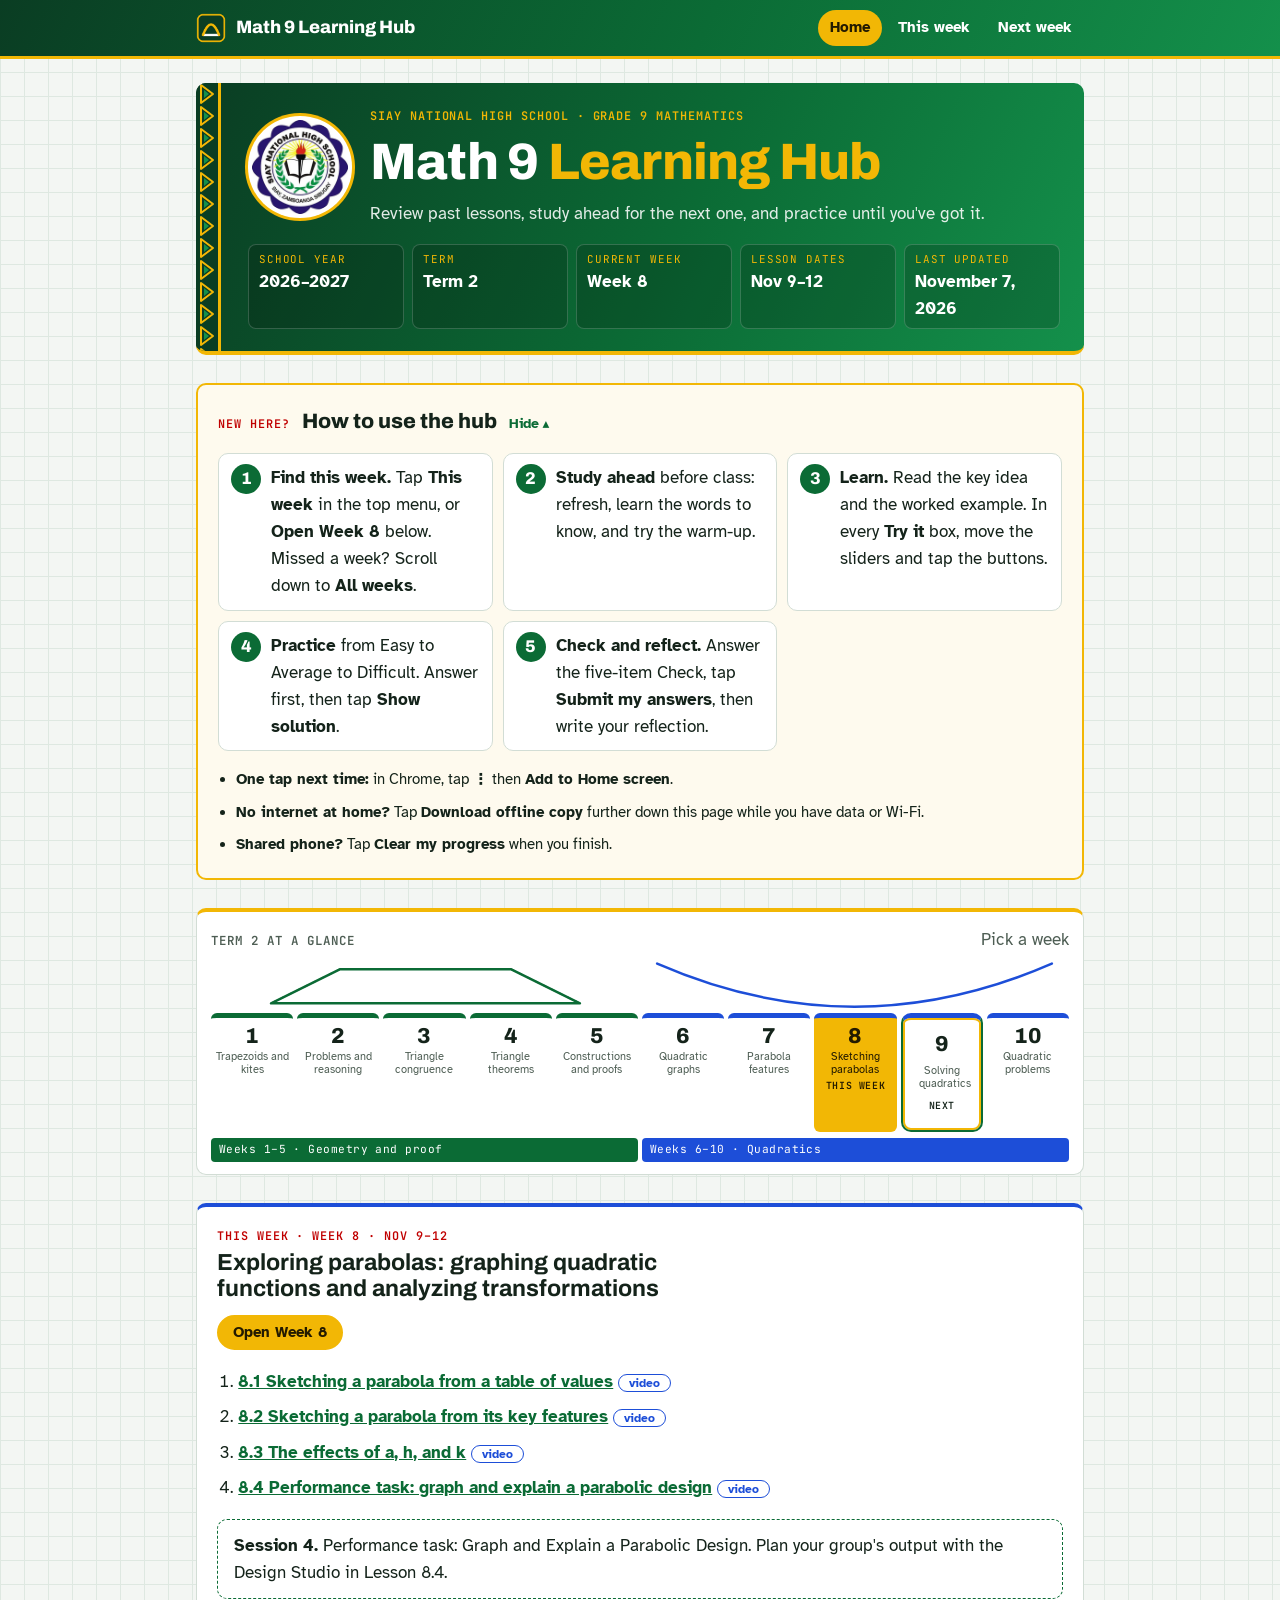
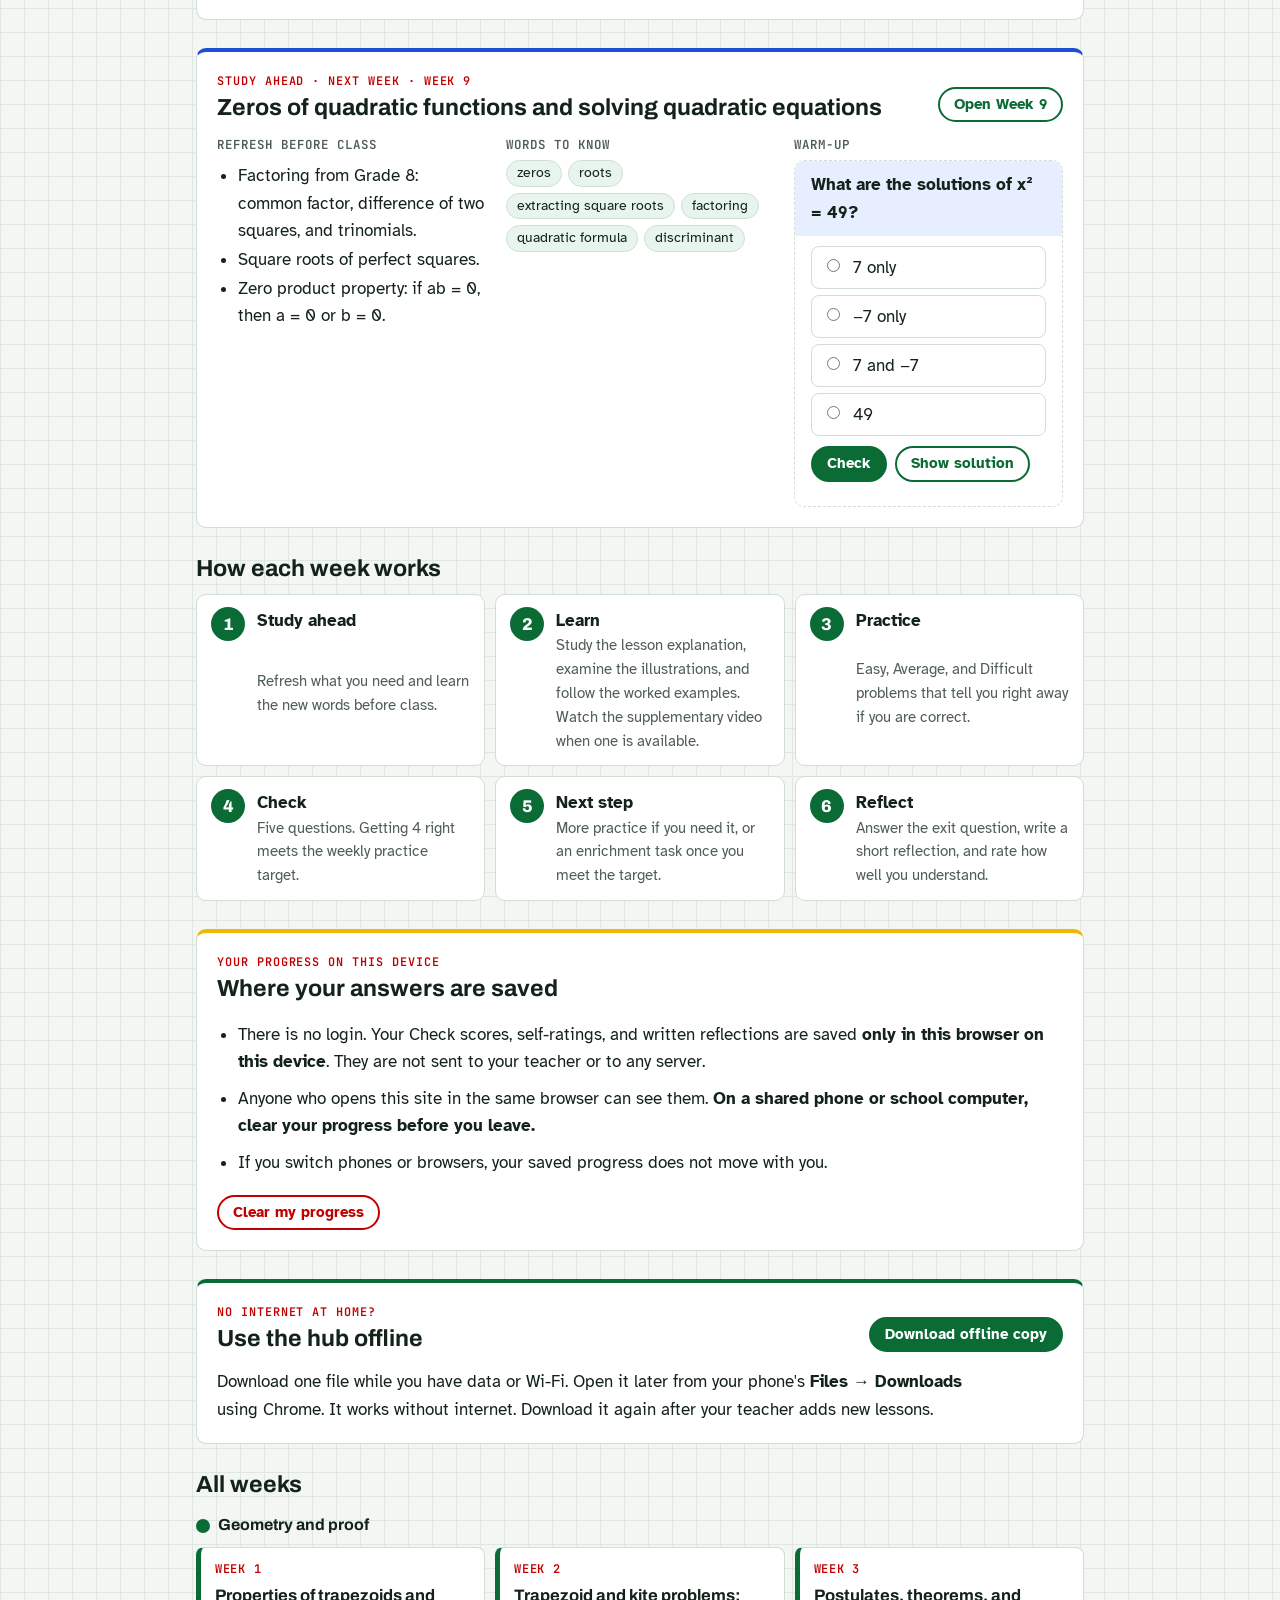
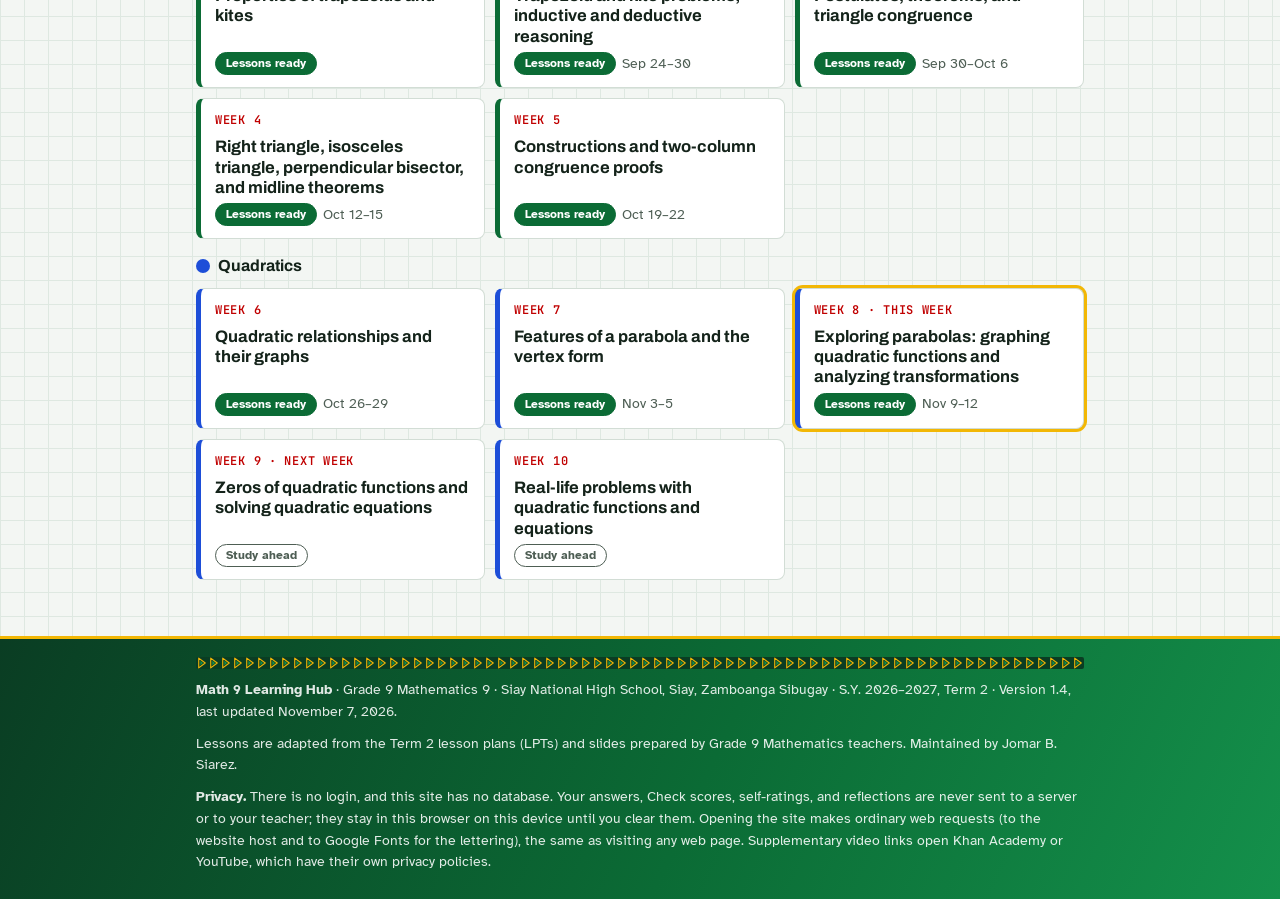
==== commit 014fc6fa: "Add files via upload" ====
--- a/index.html
+++ b/index.html
@@ -414,6 +414,21 @@
 @keyframes ctrpulse{50%{transform:scale(2)}}
 @media (prefers-reduced-motion:reduce){.fig .pt.pulse{animation:none}}
 
+/* "New here? How to use the hub" panel */
+.howto{gap:0;border:2px solid var(--gold);background:color-mix(in srgb,var(--gold) 7%,var(--sheet))}
+.howto summary{cursor:pointer;list-style:none;display:flex;flex-wrap:wrap;align-items:baseline;gap:4px 12px}
+.howto summary::-webkit-details-marker{display:none}
+.howto summary .eyebrow{color:var(--red);font-weight:600}
+.howto-title{font-family:var(--f-display);font-weight:800;font-size:1.3rem}
+.howto-hint::after{content:"Show the steps ▾";font-size:.85rem;font-weight:700;color:var(--accent);margin-left:auto}
+.howto[open] .howto-hint::after{content:"Hide ▴"}
+.howto summary:focus-visible{outline:3px solid var(--accent);outline-offset:4px;border-radius:4px}
+.howto-body{display:flex;flex-direction:column;gap:14px;margin-top:14px}
+.howto-steps{margin:0;padding:0;list-style:none;counter-reset:h;display:grid;grid-template-columns:repeat(auto-fit,minmax(250px,1fr));gap:10px}
+.howto-steps li{counter-increment:h;position:relative;padding:10px 12px 10px 52px;background:var(--sheet);border:1px solid var(--line);border-radius:10px;margin:0}
+.howto-steps li::before{content:counter(h);position:absolute;left:12px;top:10px;width:30px;height:30px;border-radius:50%;display:grid;place-items:center;background:var(--brand);color:var(--on-accent);font-family:var(--f-display);font-weight:800}
+.howto-tips{margin:0;padding-left:1.2em;display:flex;flex-direction:column;gap:4px;font-size:.95rem}
+
 </style>
 </head>
 <body>
@@ -457,7 +472,7 @@
   currentWeek: "auto",
   lastUpdated: "November 7, 2026",
   teacher: "Jomar B. Siarez",
-  version: "1.3",
+  version: "1.4",
   // First and last class day of each week (year-month-day).
   schedule: {
     2: ["2026-09-24", "2026-09-30"],
@@ -3212,6 +3227,7 @@
   app.innerHTML = n && findWeek(n) ? weekView(n) : homeView();
   $$("[data-explore]").forEach(drawExplore);
   initIX(app);
+  if (typeof initHowTo === "function") initHowTo();
   const cw = SITE.cw;
   $$("#main-nav a").forEach(a => a.removeAttribute("aria-current"));
   const cur = n ? (n === cw ? "This week" : n === cw + 1 ? "Next week" : "") : "Home";
@@ -3264,6 +3280,7 @@
       </div>
       ${factsHTML()}
     </div>
+    ${howToHTML(cw)}
     ${termMap()}
     ${cw ? `<section class="panel nextup ${cw.strand}" aria-labelledby="tw-h">
       <div class="panel-head"><div><span class="eyebrow">This week · Week ${cw.n} · ${weekDates(cw)}</span><h2 id="tw-h">${cw.title}</h2></div>
@@ -3339,6 +3356,44 @@
 $("#site-footer").innerHTML = footerHTML();
 route();
 
+// "New here?" panel on the home page. Open until the learner closes it once.
+function howToHTML(cw) {
+  let closed = false;
+  try { closed = localStorage.getItem("m9-howto") === "closed"; } catch (_) { }
+  const wk = cw ? `<b>Open Week ${cw.n}</b> below` : "the week you need under <b>All weeks</b>";
+  return `<details class="panel howto" id="howto"${closed ? "" : " open"}>
+    <summary><span class="eyebrow">New here?</span><span class="howto-title">How to use the hub</span><span class="howto-hint" aria-hidden="true"></span></summary>
+    <div class="howto-body">
+      <ol class="howto-steps">
+        <li><b>Find this week.</b> Tap <b>This week</b> in the top menu, or ${wk}. Missed a week? Scroll down to <b>All weeks</b>.</li>
+        <li><b>Study ahead</b> before class: refresh, learn the words to know, and try the warm-up.</li>
+        <li><b>Learn.</b> Read the key idea and the worked example. In every <b>Try it</b> box, move the sliders and tap the buttons.</li>
+        <li><b>Practice</b> from Easy to Average to Difficult. Answer first, then tap <b>Show solution</b>.</li>
+        <li><b>Check and reflect.</b> Answer the five-item Check, tap <b>Submit my answers</b>, then write your reflection.</li>
+      </ol>
+      <ul class="howto-tips">
+        <li><b>One tap next time:</b> in Chrome, tap <b>⋮</b> then <b>Add to Home screen</b>.</li>
+        <li><b>No internet at home?</b> Tap <b>Download offline copy</b> further down this page while you have data or Wi-Fi.</li>
+        <li><b>Shared phone?</b> Tap <b>Clear my progress</b> when you finish.</li>
+      </ul>
+      <div class="row howto-vids" data-howto-vids hidden>
+        <a class="btn primary" href="quick-start.mp4" target="_blank" rel="noopener" data-vid="quick-start.mp4">▶ Quick start (1 minute)</a>
+        <a class="btn" href="how-to-use-hub.mp4" target="_blank" rel="noopener" data-vid="how-to-use-hub.mp4">▶ Full guide (6 minutes)</a>
+      </div>
+    </div>
+  </details>`;
+}
+// Remember when the panel is closed; show the video buttons only when the videos are on the site.
+function initHowTo() {
+  const d = $("#howto"); if (!d) return;
+  d.addEventListener("toggle", () => { try { localStorage.setItem("m9-howto", d.open ? "open" : "closed"); } catch (_) { } });
+  const box = $("[data-howto-vids]", d);
+  if (!box || location.protocol === "file:" || window.OFFLINE_BUILD || !window.fetch) return;
+  $$("[data-vid]", box).forEach(a => {
+    fetch(a.dataset.vid, { method: "HEAD" }).then(r => { if (r.ok) { box.hidden = false; } else a.remove(); }).catch(() => a.remove());
+  });
+}
+
 </script>
 </body>
 </html>
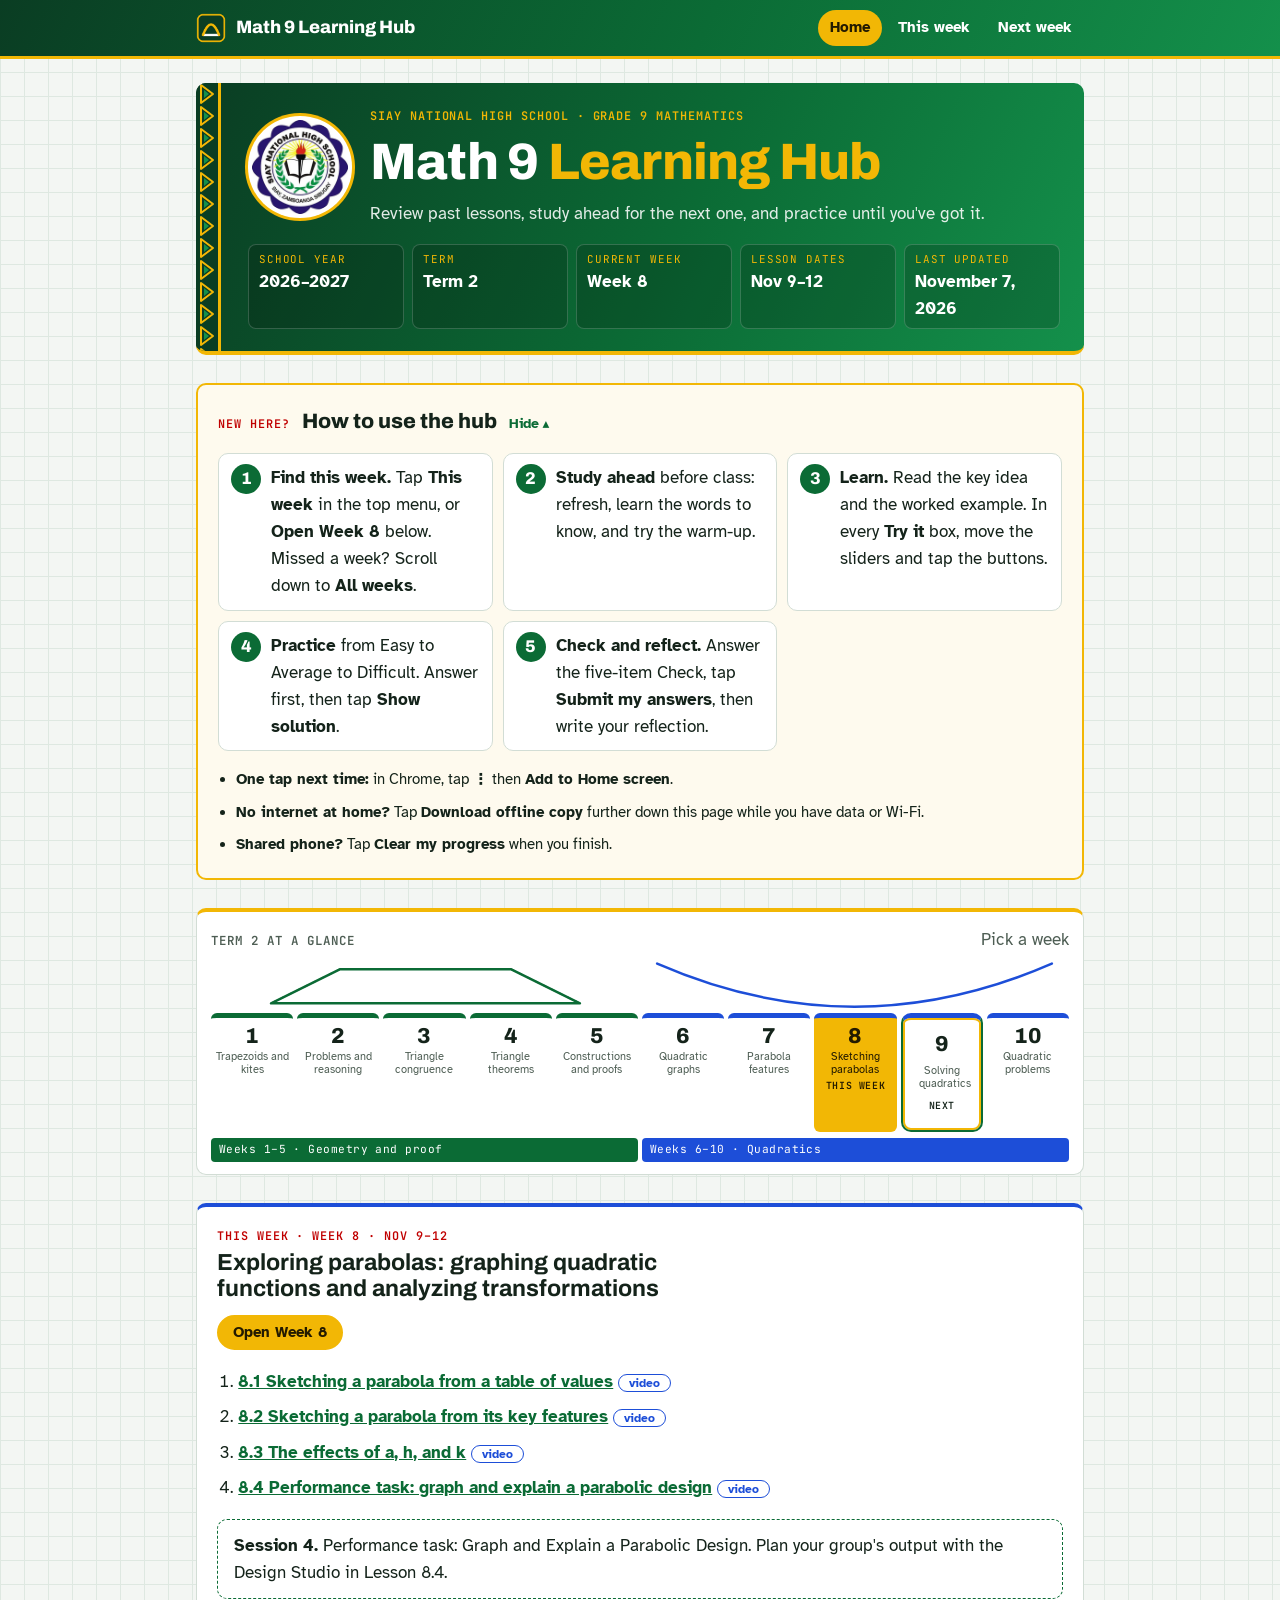
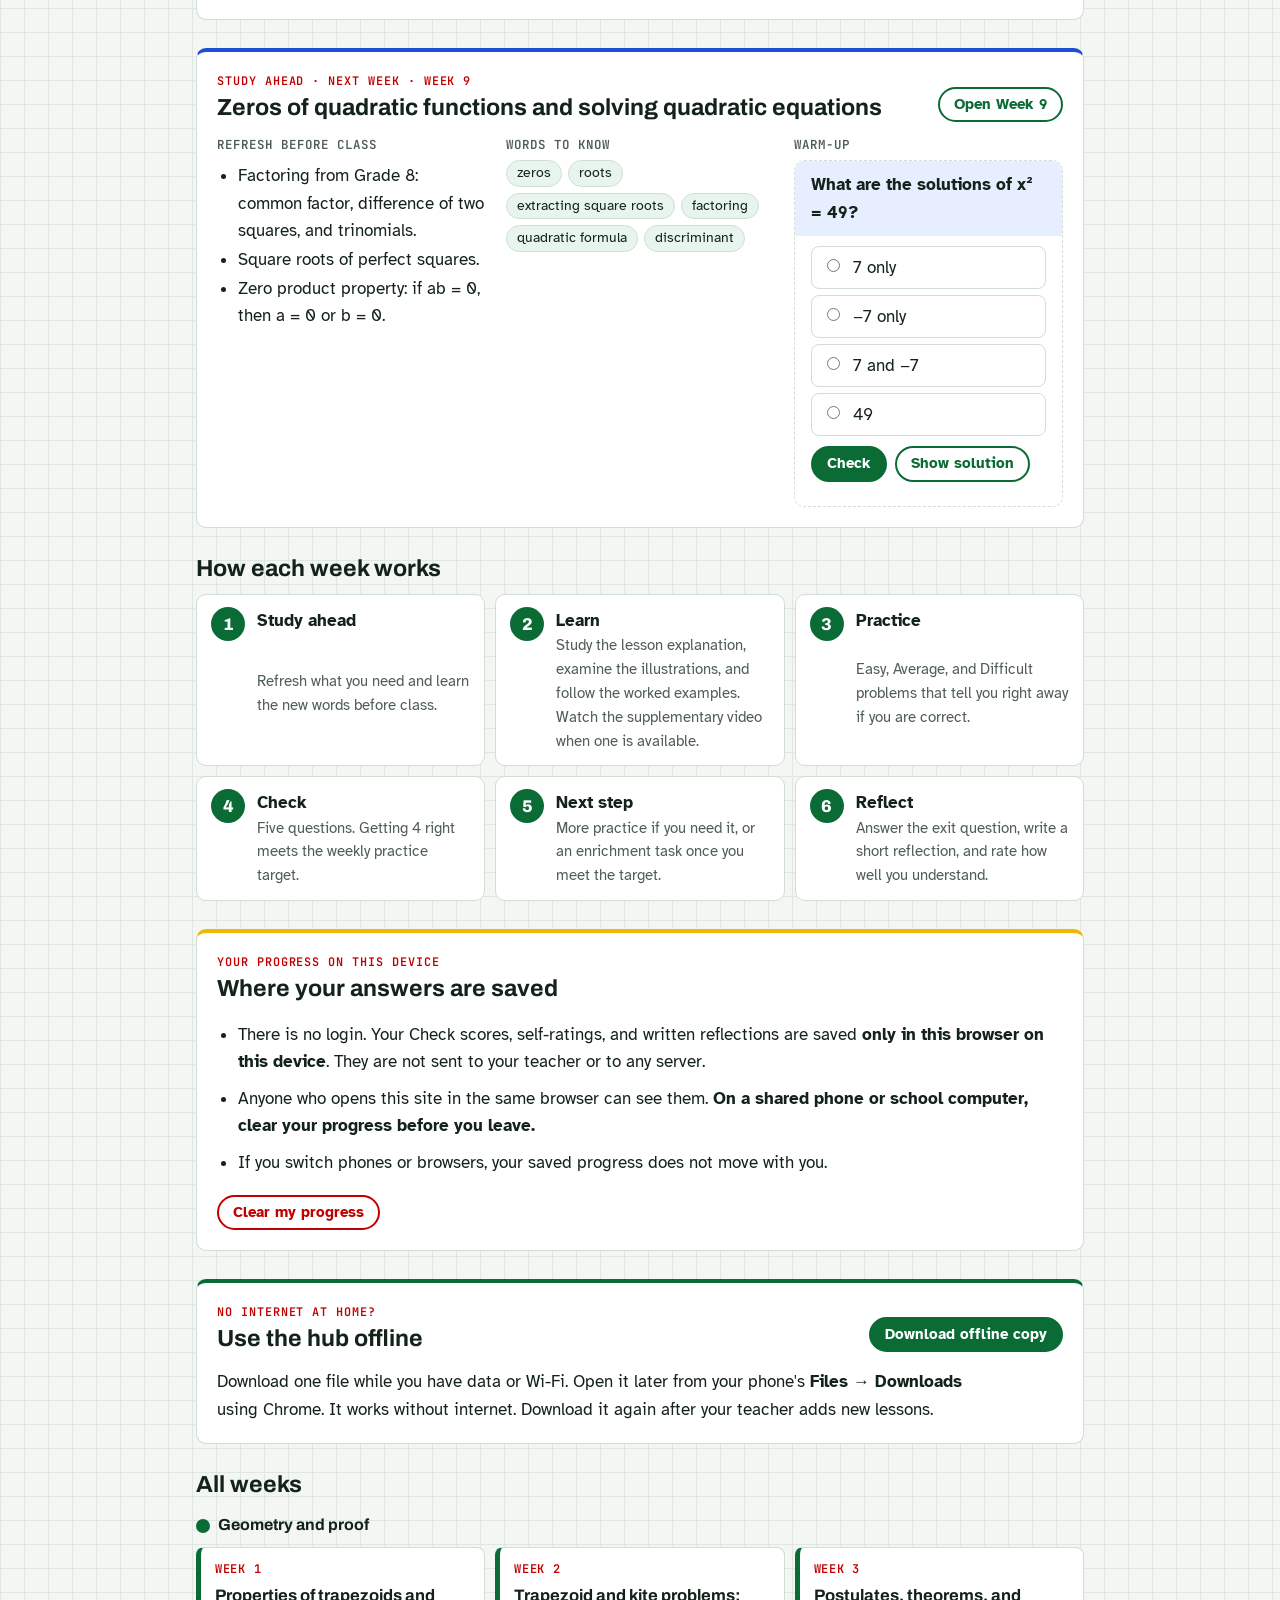
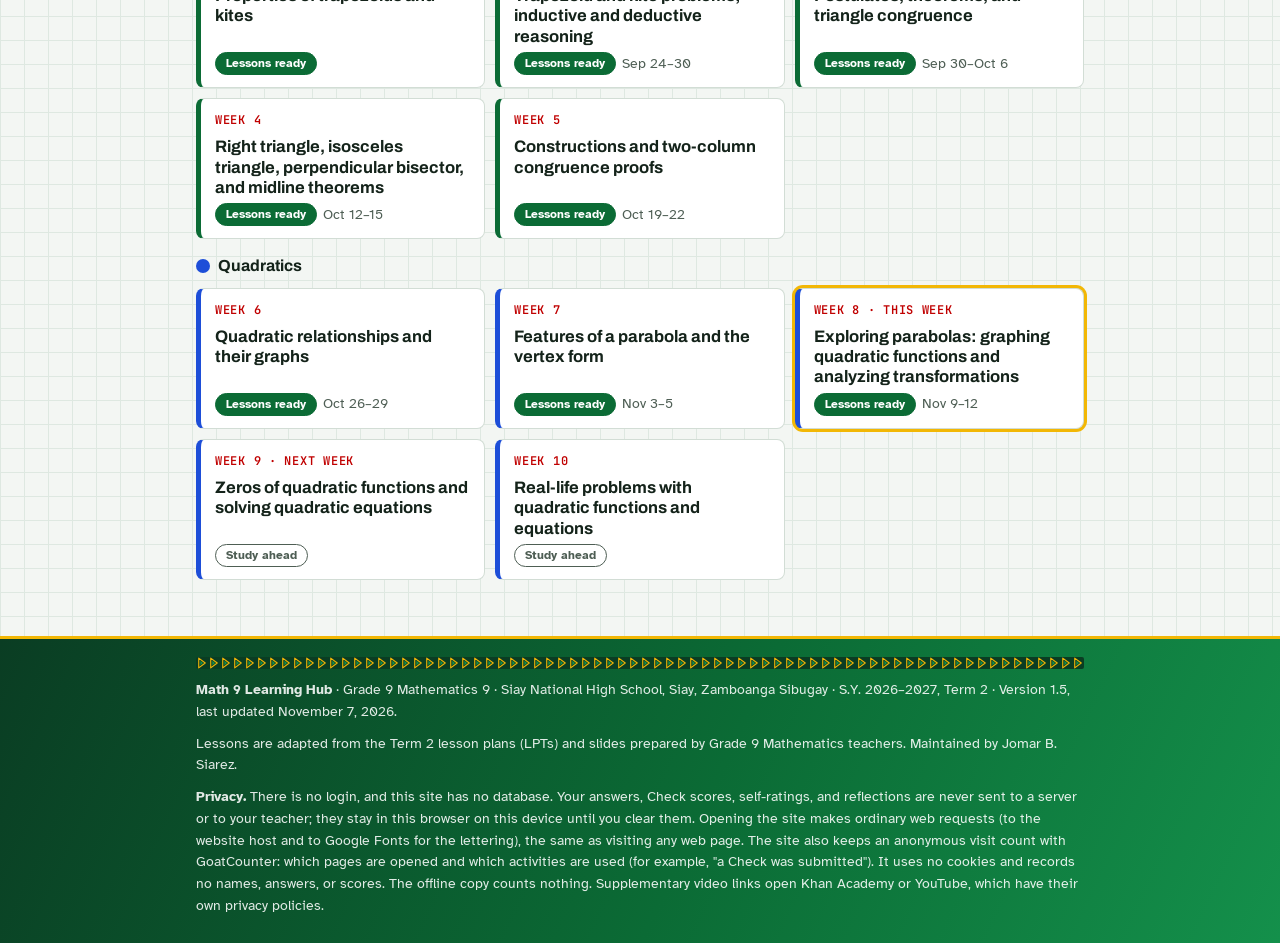
==== commit bb377671: "Add files via upload" ====
--- a/index.html
+++ b/index.html
@@ -472,7 +472,7 @@
   currentWeek: "auto",
   lastUpdated: "November 7, 2026",
   teacher: "Jomar B. Siarez",
-  version: "1.4",
+  version: "1.5",
   // First and last class day of each week (year-month-day).
   schedule: {
     2: ["2026-09-24", "2026-09-30"],
@@ -3340,7 +3340,7 @@
   return `<div class="weave-strip" aria-hidden="true"></div>
     <p><b>Math 9 Learning Hub</b> · ${SITE.grade} ${SITE.subject} · ${SITE.school}, ${SITE.place} · S.Y. ${SITE.schoolYear}, ${SITE.term} · Version ${SITE.version}, last updated ${SITE.lastUpdated}.</p>
     <p>Lessons are adapted from the Term 2 lesson plans (LPTs) and slides prepared by Grade 9 Mathematics teachers. Maintained by ${SITE.teacher}.</p>
-    <p><b>Privacy.</b> There is no login, and this site has no database. Your answers, Check scores, self-ratings, and reflections are never sent to a server or to your teacher; they stay in this browser on this device until you clear them. Opening the site makes ordinary web requests (to the website host and to Google Fonts for the lettering), the same as visiting any web page. Supplementary video links open Khan Academy or YouTube, which have their own privacy policies.</p>`;
+    <p><b>Privacy.</b> There is no login, and this site has no database. Your answers, Check scores, self-ratings, and reflections are never sent to a server or to your teacher; they stay in this browser on this device until you clear them. Opening the site makes ordinary web requests (to the website host and to Google Fonts for the lettering), the same as visiting any web page. The site also keeps an anonymous visit count with GoatCounter: which pages are opened and which activities are used (for example, "a Check was submitted"). It uses no cookies and records no names, answers, or scores. The offline copy counts nothing. Supplementary video links open Khan Academy or YouTube, which have their own privacy policies.</p>`;
 }
 
 // "Skip to main content" moves focus without changing the page address.
@@ -3395,5 +3395,48 @@
 }
 
 </script>
+<script>
+// Anonymous visit counts (GoatCounter): no cookies, no names, no answers or scores.
+// Runs only on the live site, never in the offline copy.
+(function () {
+  if (!/\.github\.io$/.test(location.hostname) || window.OFFLINE_BUILD) return;
+  window.goatcounter = { no_onload: true };
+  const s = document.createElement("script");
+  s.async = true; s.src = "https://gc.zgo.at/count.js";
+  s.dataset.goatcounter = "https://math9hub.goatcounter.com/count";
+  document.head.appendChild(s);
+  const queue = [];
+  const send = (path, title, event) => {
+    const go = () => window.goatcounter.count({ path, title, event: !!event });
+    if (window.goatcounter && window.goatcounter.count) go(); else queue.push(go);
+  };
+  s.onload = () => { while (queue.length) queue.shift()(); };
+  const page = () => { const m = location.hash.match(/^#week-(\d+)$/); return m ? "week-" + m[1] : "home"; };
+  const seen = new Set();
+  const once = key => { if (seen.has(key)) return false; seen.add(key); return true; };
+  // page views (the site uses #hash pages)
+  const view = () => send("/" + page(), page() === "home" ? "Home" : "Week " + page().slice(5));
+  window.addEventListener("hashchange", view); view();
+  // actions that show real learning (each counted once per visit)
+  const ev = (name, key = name) => { if (once(page() + ":" + key)) send(page() + "/" + name, name, true); };
+  document.addEventListener("input", e => { const b = e.target.closest("[data-ix]"); if (b) ev("try-it-used", "ix:" + b.id); }, true);
+  document.addEventListener("click", e => {
+    const t = e.target.closest("button, a, label, input"); if (!t) return;
+    const b = t.closest("[data-ix]"); if (b) ev("try-it-used", "ix:" + b.id);
+    if (t.matches("[data-show]")) ev("show-solution");
+    if (t.matches("a[download]")) ev("offline-download");
+    if (t.matches("[data-vid]")) ev("video-" + t.dataset.vid.replace(".mp4", ""));
+    if (t.matches("[data-copy-reflect]")) ev("reflection-copied");
+  }, true);
+  document.addEventListener("submit", e => {
+    const f = e.target;
+    if (f.matches("[data-check]")) ev("check-submitted");
+    else if (f.matches("[data-reflect]")) ev("reflection-saved");
+    else if (f.matches("[data-prac]")) ev("practice-answered");
+    else if (f.matches("[data-warm]")) ev("warm-up-answered");
+  }, true);
+})();
+
+</script>
 </body>
 </html>
